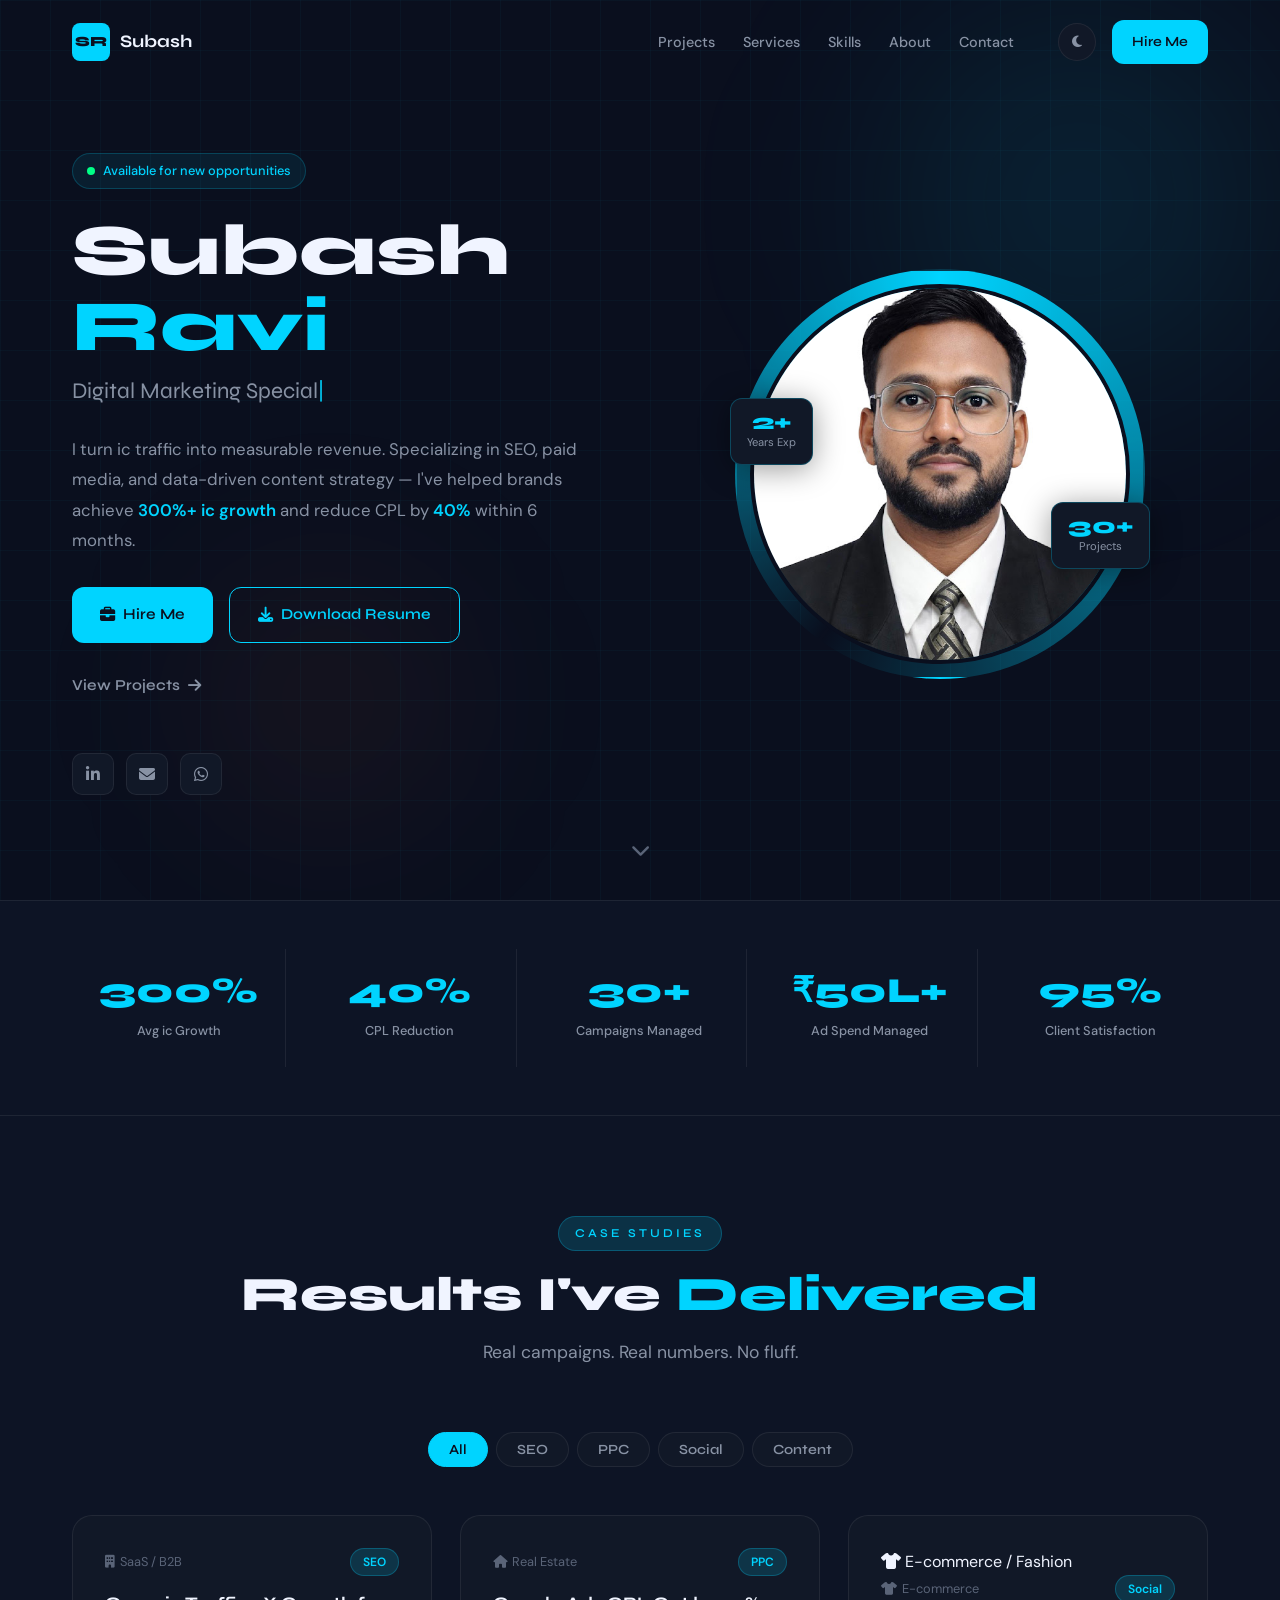
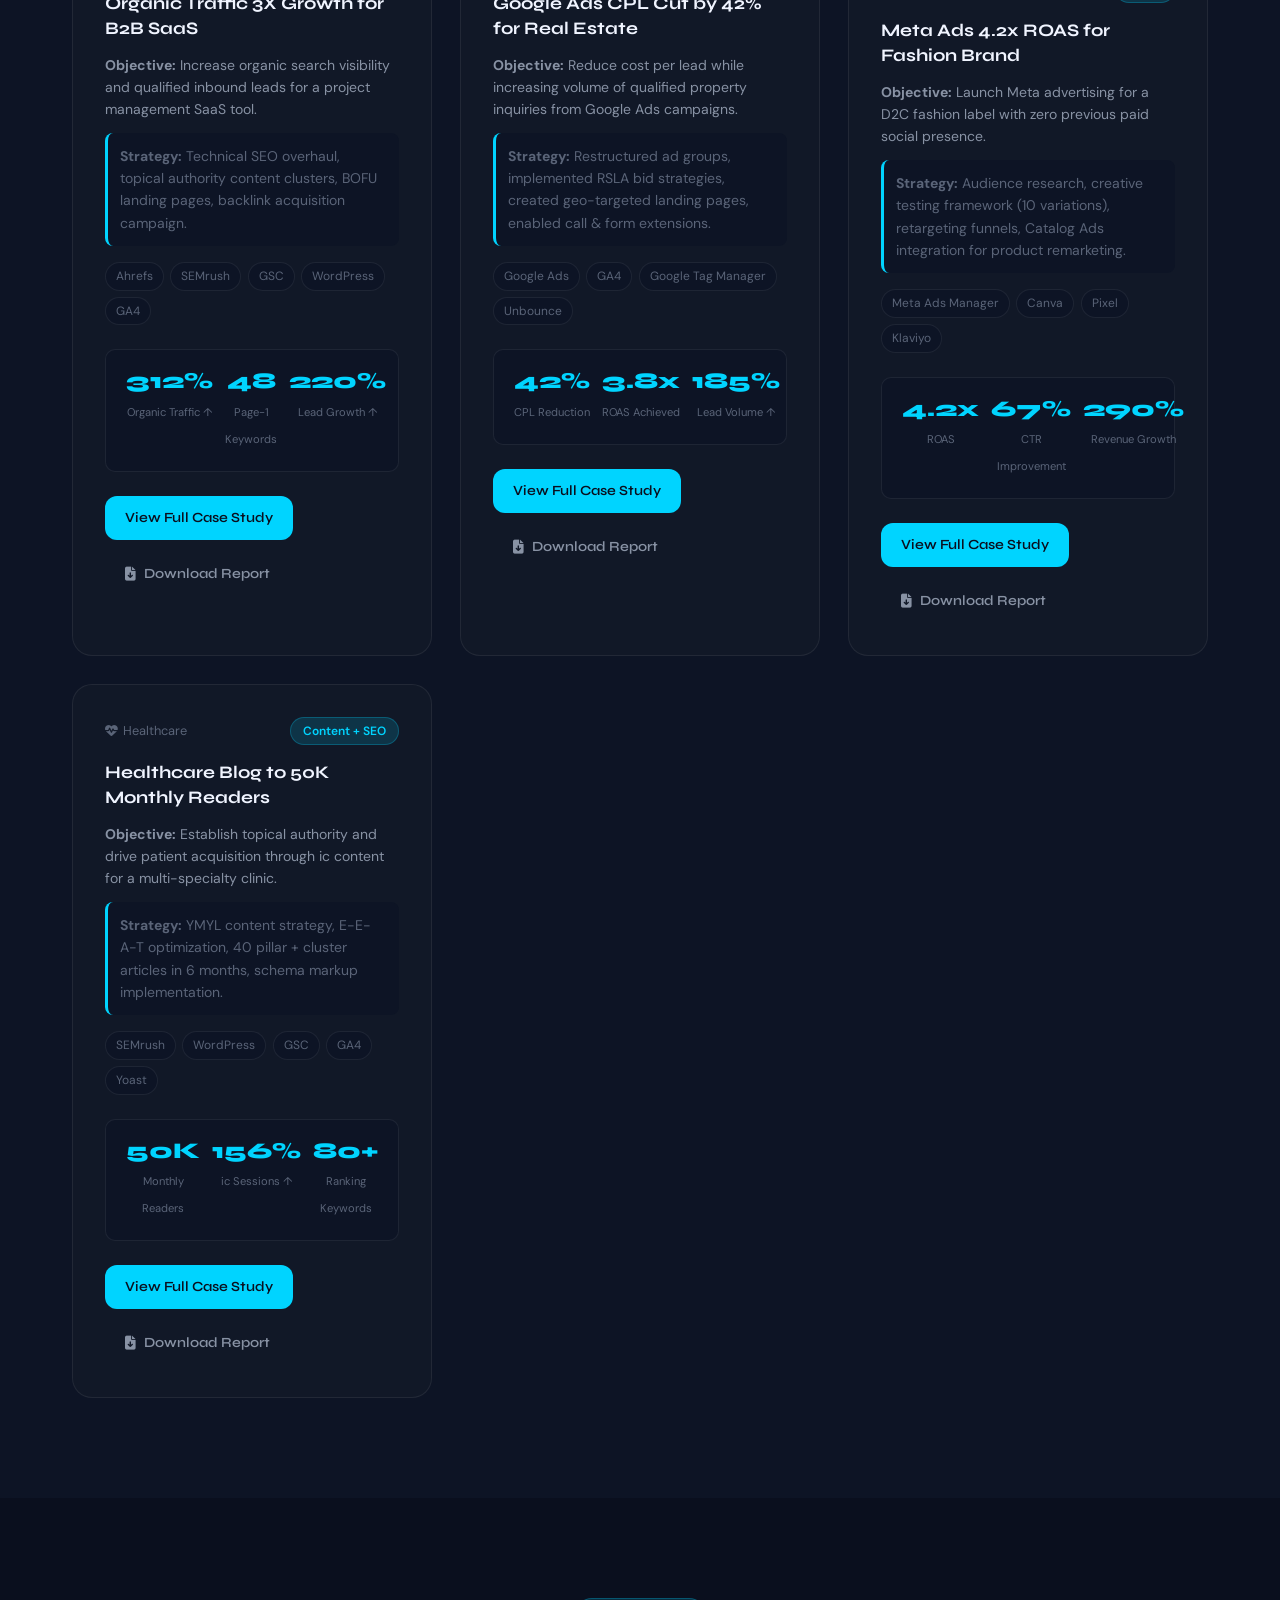
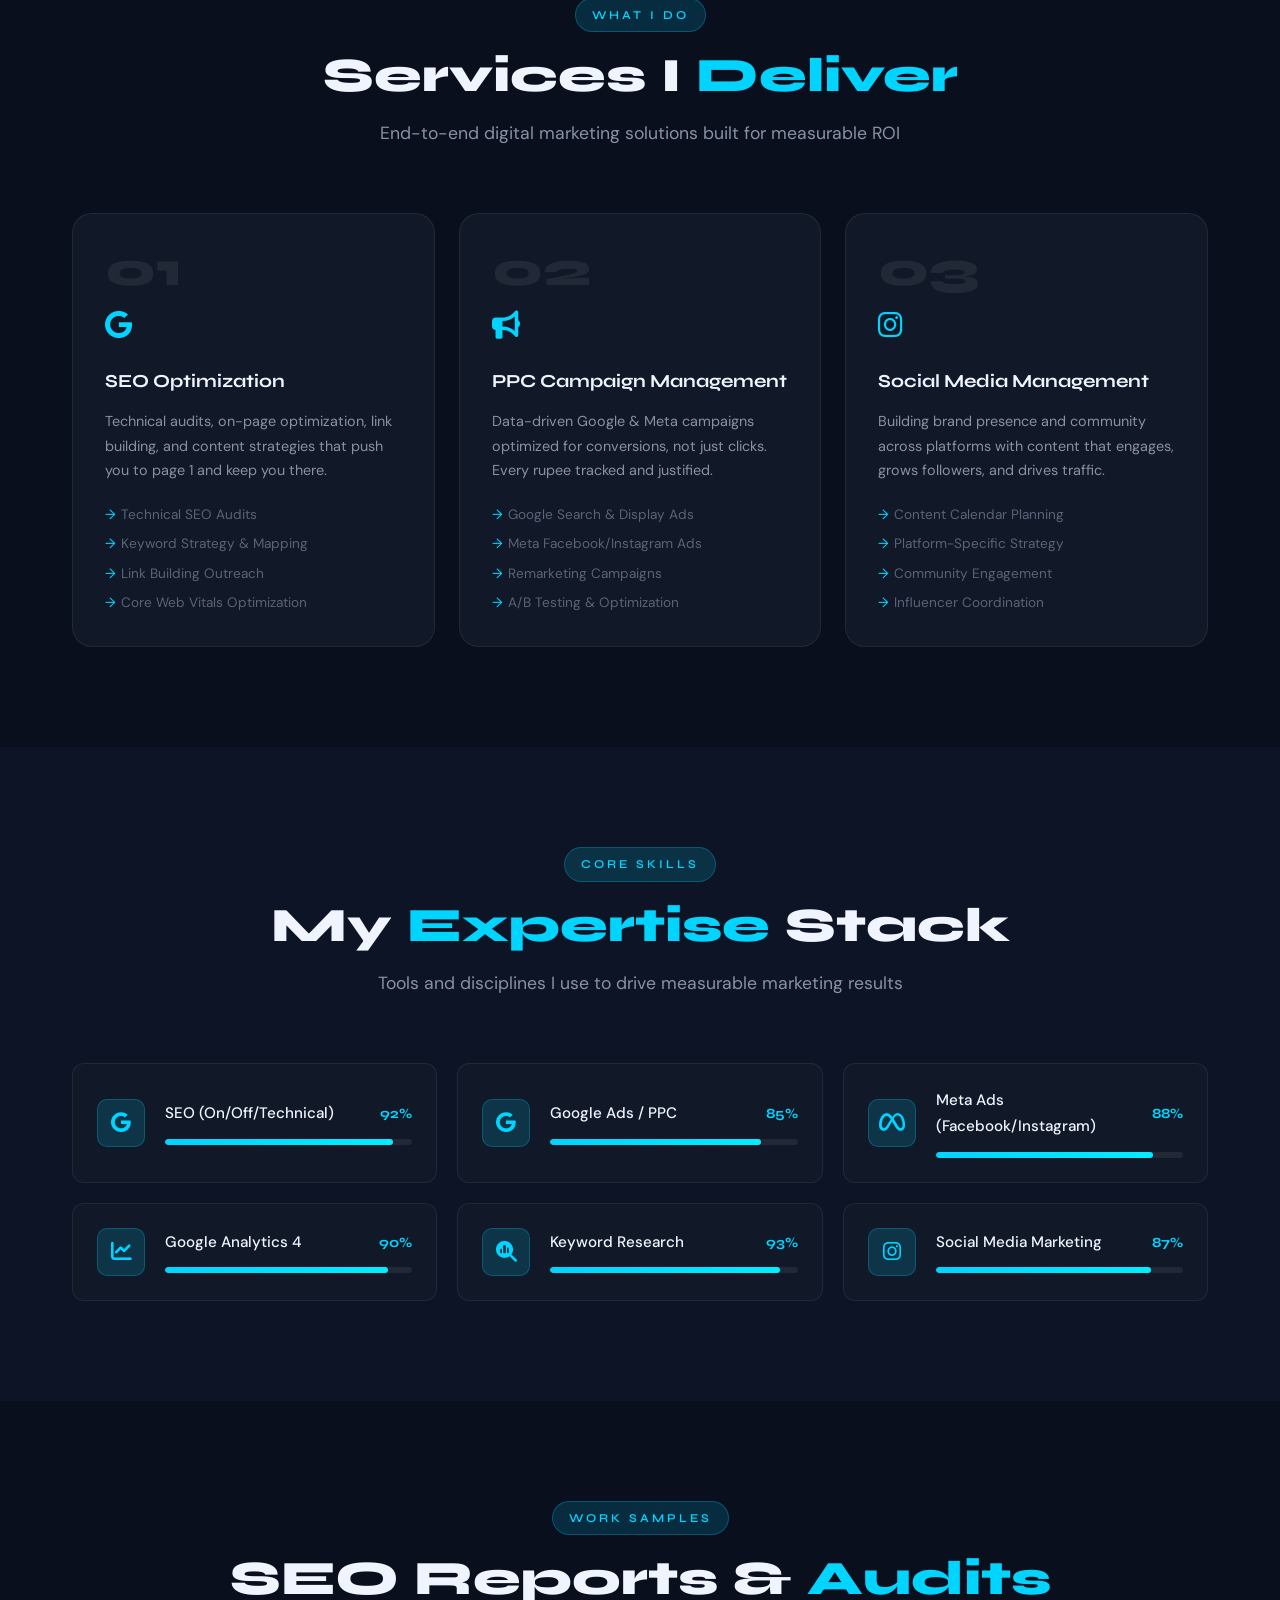
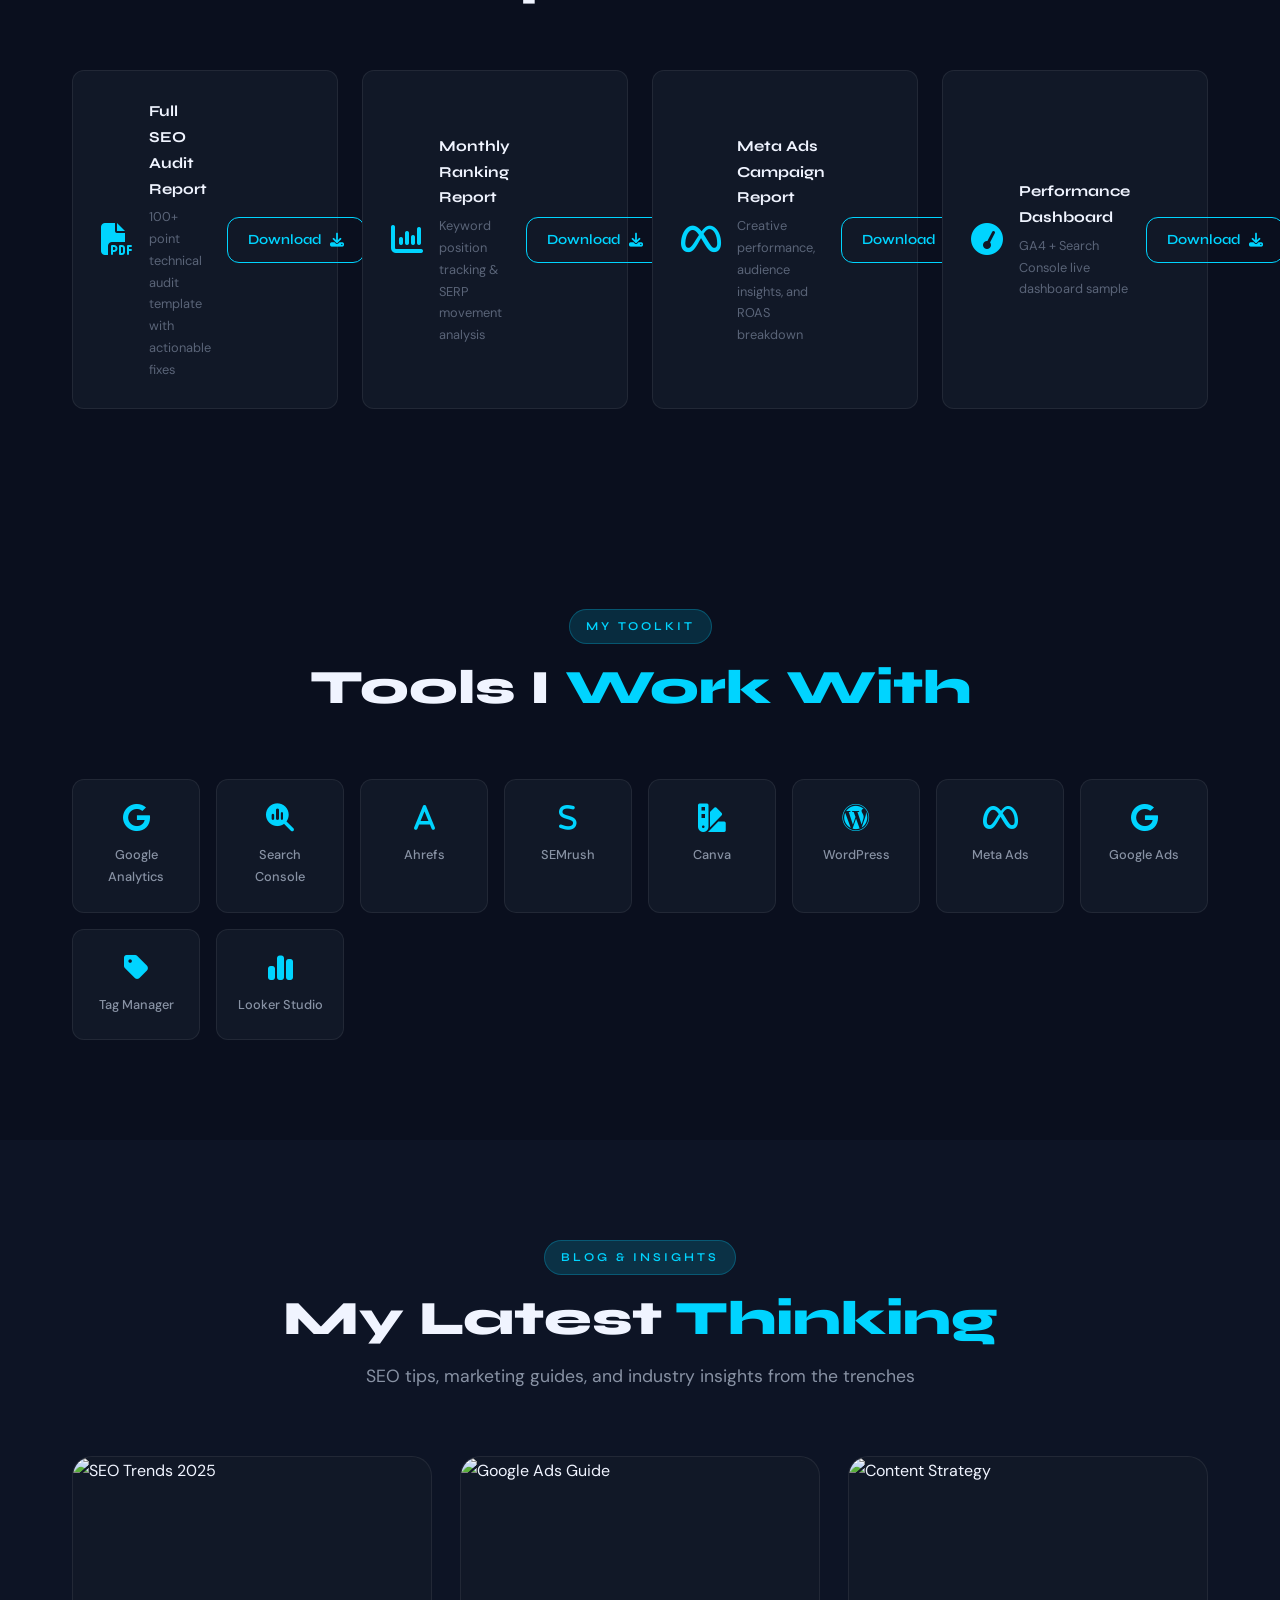
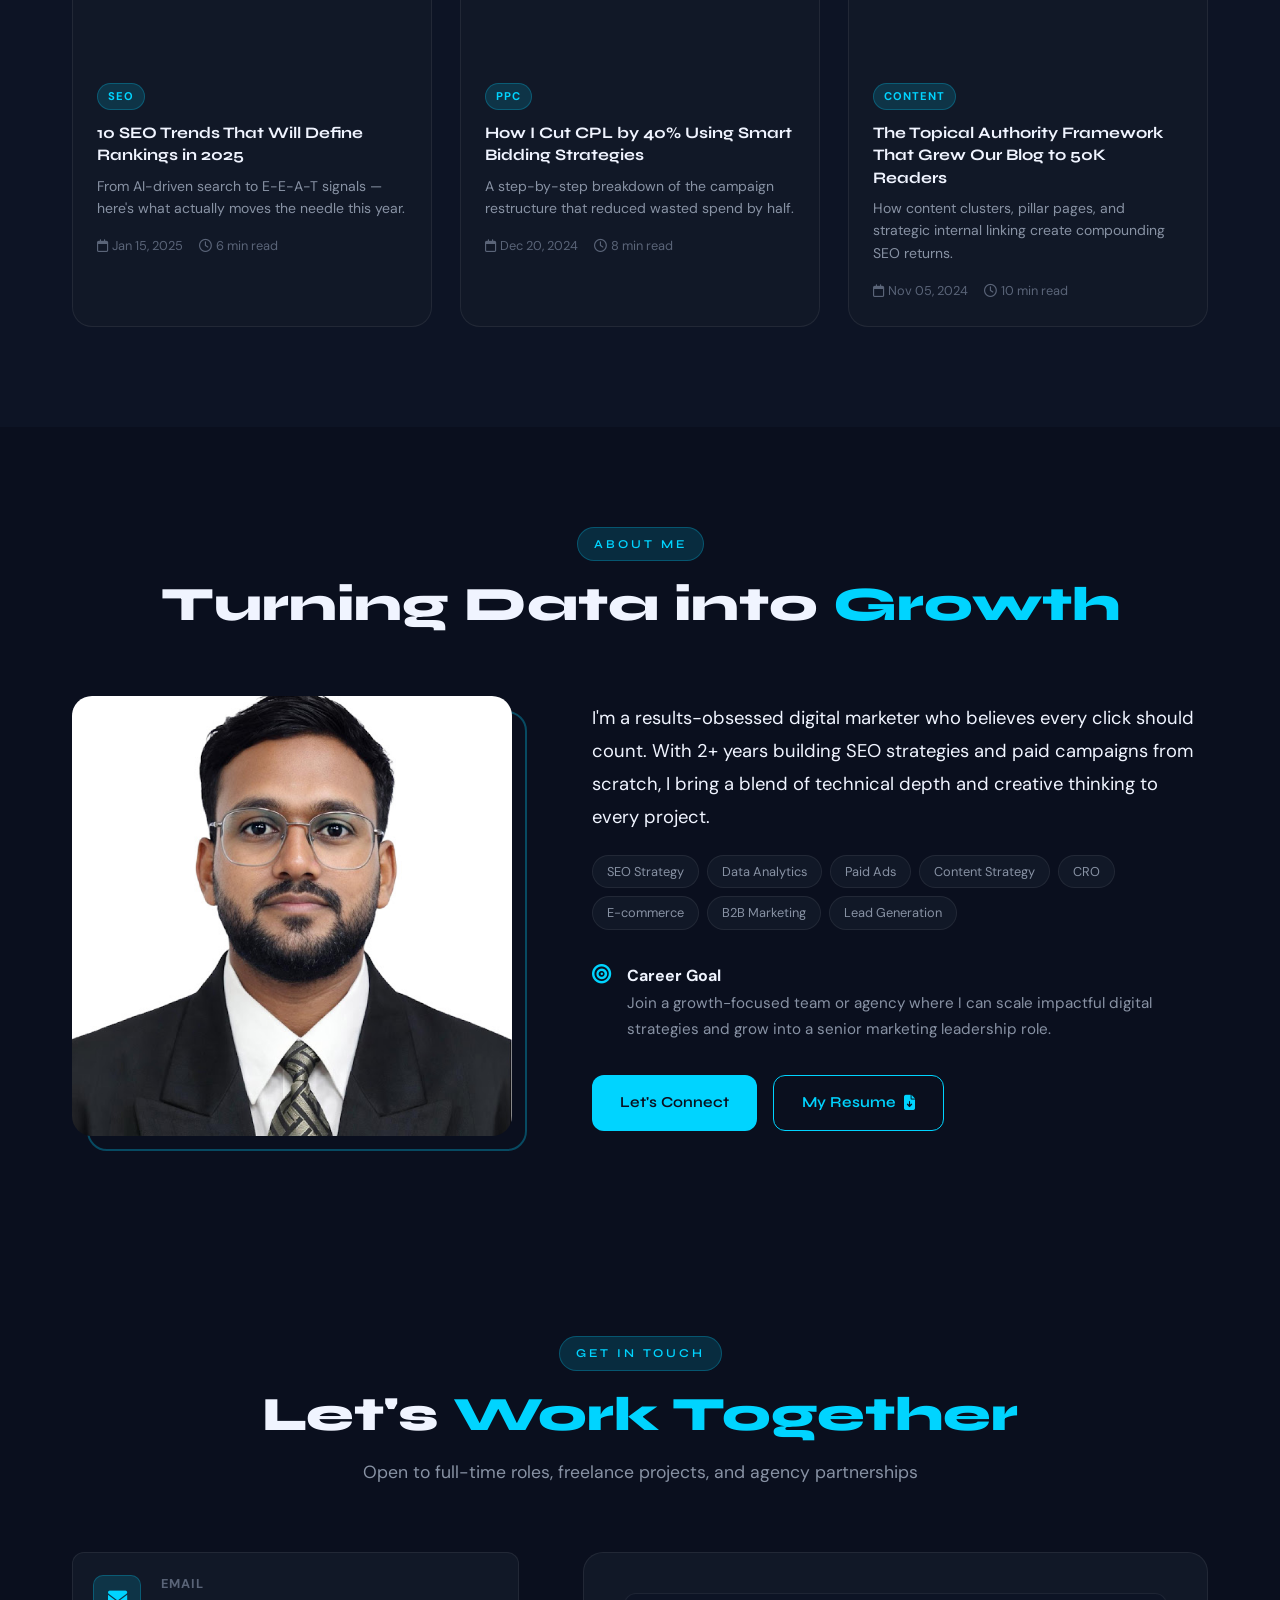
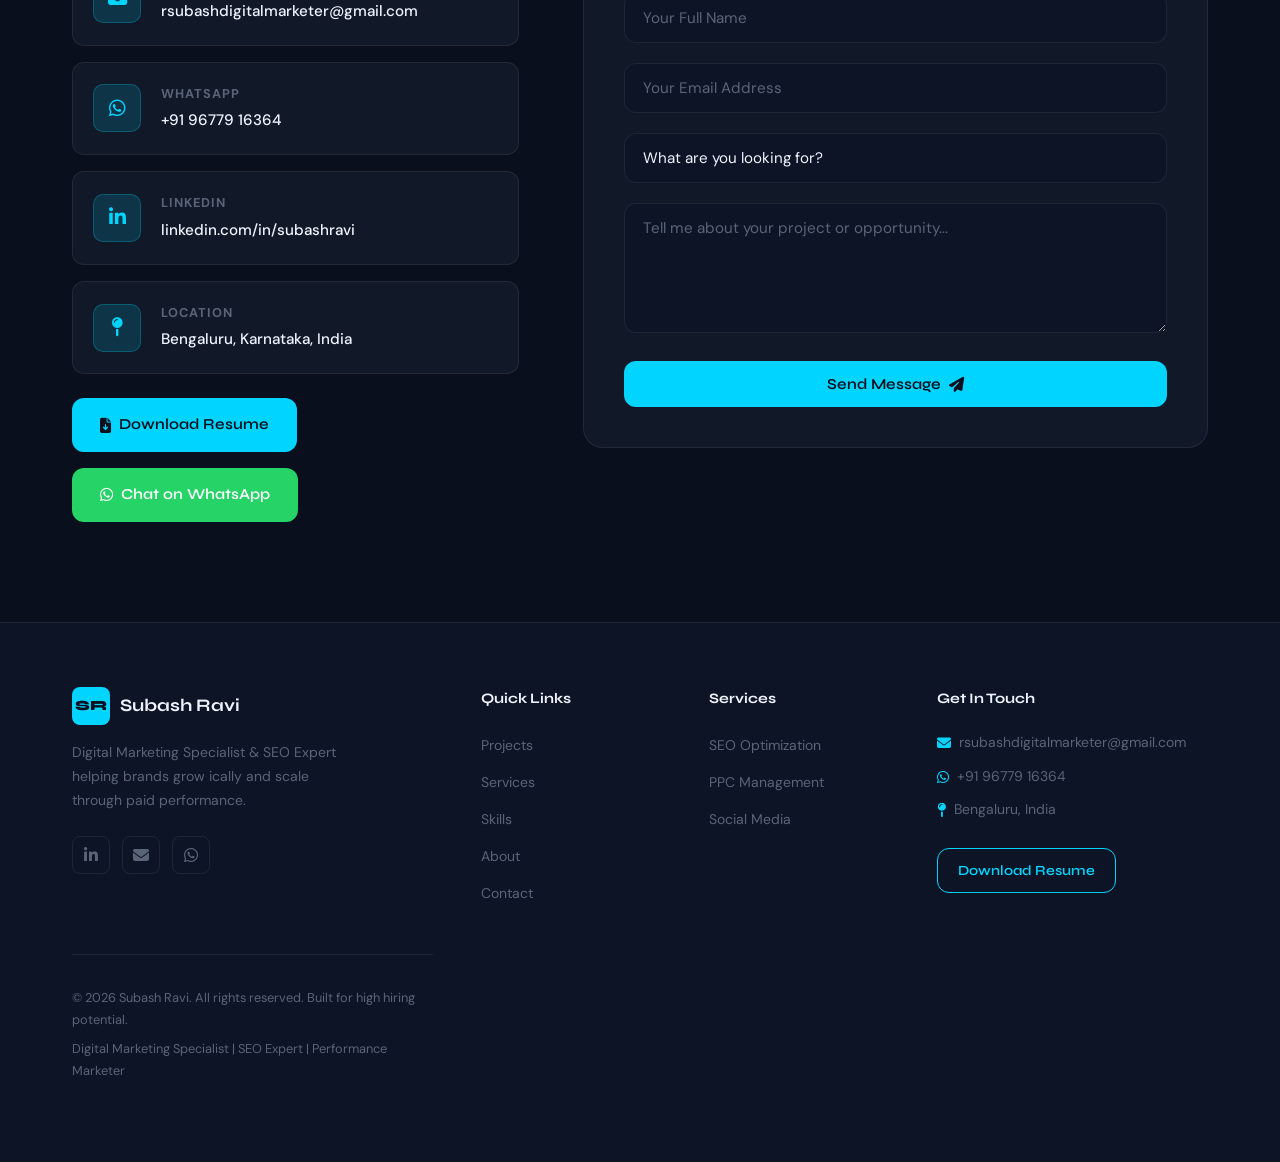
==== index.html @ 84eb7586 "Update index.html" ====
<!DOCTYPE html>
<html lang="en">
<head>
  <meta charset="UTF-8" />
  <meta name="viewport" content="width=device-width, initial-scale=1.0" />
  <meta name="description" content="Subash – Digital Marketing Specialist & SEO Expert with 2+ years of experience driving ic growth, PPC performance, and conversion optimization for brands." />
  <meta name="keywords" content="Digital Marketing Specialist, SEO Expert, Google Ads, Meta Ads, Content Marketing, PPC, Social Media Marketing" />
  <meta name="author" content="Subash" />
  <meta property="og:title" content="Subash | Digital Marketing Specialist & SEO Expert" />
  <meta property="og:description" content="Results-driven digital marketer with 2+ years helping brands grow ically, scale with paid ads, and convert visitors into customers." />
  <meta property="og:type" content="website" />
  <meta property="og:url" content="https://Subash.dev" />
  <meta property="og:image" content="name.jpg" />
  <title> Subash | Digital Marketing Specialist & SEO Expert</title>
  <link rel="icon" type="image/svg+xml" href="data:image/svg+xml,<svg xmlns='http://www.w3.org/2000/svg' viewBox='0 0 100 100'><rect width='100' height='100' rx='20' fill='%230A0F1E'/><text y='.9em' font-size='80' x='10' fill='%2300D4FF'>A</text></svg>" />
  <link rel="preconnect" href="https://fonts.googleapis.com" />
  <link rel="preconnect" href="https://fonts.gstatic.com" crossorigin />
  <link href="https://fonts.googleapis.com/css2?family=Syne:wght@400;500;600;700;800&family=DM+Sans:ital,opsz,wght@0,9..40,300;0,9..40,400;0,9..40,500;1,9..40,300&display=swap" rel="stylesheet" />
  <link rel="stylesheet" href="https://cdnjs.cloudflare.com/ajax/libs/font-awesome/6.5.0/css/all.min.css" />
  <link rel="stylesheet" href="style.css" />

  <!-- Schema Markup -->
  <script type="application/ld+json">
  {
    "@context": "https://schema.org",
    "@type": "Person",
    "name": "Subash",
    "jobTitle": "Digital Marketing Specialist",
    "url": "https://Subash.dev",
    "sameAs": [
      "https://www.linkedin.com/in/subashravi/",
    ],
    "knowsAbout": ["SEO", "Google Ads", "Meta Ads", "Content Marketing", "Social Media Marketing"]
  }
  </script>
</head>
<body>

<!-- ===== NAVBAR ===== -->
<nav class="navbar" id="navbar">
  <div class="nav-container">
    <a href="#hero" class="nav-logo">
      <span class="logo-mark">SR</span>
      <span class="logo-text">Subash</span>
    </a>
    <ul class="nav-links" id="navLinks">
      <li><a href="#projects">Projects</a></li>
      <li><a href="#services">Services</a></li>
      <li><a href="#skills">Skills</a></li>
      <li><a href="#about">About</a></li>
      <li><a href="#contact">Contact</a></li>
    </ul>
    <div class="nav-actions">
      <button class="theme-toggle" id="themeToggle" aria-label="Toggle theme">
        <i class="fa-solid fa-moon"></i>
      </button>
      <a href="#contact" class="btn btn-primary btn-sm">Hire Me</a>
    </div>
    <button class="hamburger" id="hamburger" aria-label="Menu">
      <span></span><span></span><span></span>
    </button>
  </div>
</nav>

<!-- ===== HERO SECTION ===== -->
<section class="hero" id="hero">
  <div class="hero-bg">
    <div class="hero-grid"></div>
    <div class="hero-glow glow-1"></div>
    <div class="hero-glow glow-2"></div>
  </div>
  <div class="container hero-container">
    <div class="hero-content">
      <div class="hero-badge">
        <span class="badge-dot"></span>
        Available for new opportunities
      </div>
      <h1 class="hero-name">Subash <span class="accent">Ravi</span></h1>
      <div class="hero-title">
        <span class="typing-text" id="typingText"></span><span class="cursor">|</span>
      </div>
      <p class="hero-bio">
        I turn ic traffic into measurable revenue. Specializing in SEO, paid media, and data-driven content strategy — I've helped brands achieve <strong>300%+ ic growth</strong> and reduce CPL by <strong>40%</strong> within 6 months.
      </p>
      <div class="hero-cta">
        <a href="#contact" class="btn btn-primary"><i class="fa-solid fa-briefcase"></i> Hire Me</a>
        <a href="subash-resume.pdf" class="btn btn-outline" download="subash-resume.pdf">
  <i class="fa-solid fa-download"></i> Download Resume
</a>
        <a href="#projects" class="btn btn-ghost">View Projects <i class="fa-solid fa-arrow-right"></i></a>
      </div>
      <div class="hero-socials">
        <a href="https://www.linkedin.com/in/subashravi/" target="_blank" class="social-link" aria-label="LinkedIn"><i class="fa-brands fa-linkedin-in"></i></a>
        <a href="mailto:rsubashdigitalmarketer@gmail.com" class="social-link" aria-label="Email"><i class="fa-solid fa-envelope"></i></a>
        <a href="https://wa.me/919677916364?text=" target="_blank" class="social-link" aria-label="WhatsApp"><i class="fa-brands fa-whatsapp"></i></a>
      </div>
    </div>
    <div class="hero-visual">
      <div class="hero-image-wrap">
        <div class="hero-image-ring"></div>
        <img src="name.jpg" alt="Subash Ravi - Digital Marketing Specialist" class="hero-image">
        <div class="hero-image-badge badge-exp">
          <span class="badge-num">2+</span>
          <span class="badge-lbl">Years Exp</span>
        </div>
        <div class="hero-image-badge badge-proj">
          <span class="badge-num">30+</span>
          <span class="badge-lbl">Projects</span>
        </div>
      </div>
    </div>
  </div>
  <div class="hero-scroll-hint">
    <a href="#about"><i class="fa-solid fa-chevron-down"></i></a>
  </div>
</section>

<!-- ===== STATS COUNTER ===== -->
<section class="stats-strip" id="stats">
  <div class="container">
    <div class="stats-grid">
      <div class="stat-item" data-target="300">
        <span class="stat-num"><span class="counter">0</span>%</span>
        <span class="stat-label">Avg ic Growth</span>
      </div>
      <div class="stat-item" data-target="40">
        <span class="stat-num"><span class="counter">0</span>%</span>
        <span class="stat-label">CPL Reduction</span>
      </div>
      <div class="stat-item" data-target="30">
        <span class="stat-num"><span class="counter">0</span>+</span>
        <span class="stat-label">Campaigns Managed</span>
      </div>
      <div class="stat-item" data-target="50">
        <span class="stat-num">₹<span class="counter">0</span>L+</span>
        <span class="stat-label">Ad Spend Managed</span>
      </div>
      <div class="stat-item" data-target="95">
        <span class="stat-num"><span class="counter">0</span>%</span>
        <span class="stat-label">Client Satisfaction</span>
      </div>
    </div>
  </div>
</section>
  <!-- ===== CASE STUDIES SECTION ===== -->
<section class="projects section section-alt" id="projects">
  <div class="container">
    <div class="section-header">
      <span class="section-tag">Case Studies</span>
      <h2 class="section-title">Results I've <span class="accent">Delivered</span></h2>
      <p class="section-subtitle">Real campaigns. Real numbers. No fluff.</p>
    </div>
    <div class="filter-bar">
      <button class="filter-btn active" data-filter="all">All</button>
      <button class="filter-btn" data-filter="seo">SEO</button>
      <button class="filter-btn" data-filter="ppc">PPC</button>
      <button class="filter-btn" data-filter="social">Social</button>
      <button class="filter-btn" data-filter="content">Content</button>
    </div>
     <div class="projects-grid">
      <div class="project-card reveal" data-category="seo">
        <div class="project-header">
          <div class="project-industry"><i class="fa-solid fa-building"></i> SaaS / B2B</div>
          <div class="project-type">SEO</div>
        </div>
        <h3 class="project-title">Organic Traffic 3X Growth for B2B SaaS</h3>
        <p class="project-objective"><strong>Objective:</strong> Increase organic search visibility and qualified inbound leads for a project management SaaS tool.</p>
        <div class="project-strategy">
          <strong>Strategy:</strong> Technical SEO overhaul, topical authority content clusters, BOFU landing pages, backlink acquisition campaign.
        </div>
        <div class="project-tools">
          <span>Ahrefs</span><span>SEMrush</span><span>GSC</span><span>WordPress</span><span>GA4</span>
        </div>
        <div class="project-results">
          <div class="result-item">
            <span class="result-val">312%</span>
            <span class="result-lbl">Organic Traffic ↑</span>
          </div>
          <div class="result-item">
            <span class="result-val">48</span>
            <span class="result-lbl">Page-1 Keywords</span>
          </div>
          <div class="result-item">
            <span class="result-val">220%</span>
            <span class="result-lbl">Lead Growth ↑</span>
          </div>
        </div>
        <div class="project-cta">
          <a href="seo-case-study-1.html" class="btn btn-primary btn-sm">View Full Case Study</a>
          <a href="#" class="btn btn-ghost btn-sm"><i class="fa-solid fa-file-arrow-down"></i> Download Report</a>
        </div>
      </div>
        
      <div class="project-card reveal" data-category="ppc">
        <div class="project-header">
          <div class="project-industry"><i class="fa-solid fa-house"></i> Real Estate</div>
          <div class="project-type">PPC</div>
        </div>
        <h3 class="project-title">Google Ads CPL Cut by 42% for Real Estate</h3>
        <p class="project-objective"><strong>Objective:</strong> Reduce cost per lead while increasing volume of qualified property inquiries from Google Ads campaigns.</p>
        <div class="project-strategy">
          <strong>Strategy:</strong> Restructured ad groups, implemented RSLA bid strategies, created geo-targeted landing pages, enabled call & form extensions.
        </div>
        <div class="project-tools">
          <span>Google Ads</span><span>GA4</span><span>Google Tag Manager</span><span>Unbounce</span>
        </div>
        <div class="project-results">
          <div class="result-item">
            <span class="result-val">42%</span>
            <span class="result-lbl">CPL Reduction</span>
          </div>
          <div class="result-item">
            <span class="result-val">3.8x</span>
            <span class="result-lbl">ROAS Achieved</span>
          </div>
          <div class="result-item">
            <span class="result-val">185%</span>
            <span class="result-lbl">Lead Volume ↑</span>
          </div>
        </div>
        <div class="project-cta">
          <a href="#" class="btn btn-primary btn-sm">View Full Case Study</a>
          <a href="#" class="btn btn-ghost btn-sm"><i class="fa-solid fa-file-arrow-down"></i> Download Report</a>
        </div>
      </div>
 
      <div class="project-card reveal" data-category="social">
        <div class="project-industry-tag"><i class="fa-solid fa-shirt"></i> E-commerce / Fashion</div>
        <div class="project-header">
          <div class="project-industry"><i class="fa-solid fa-shirt"></i> E-commerce</div>
          <div class="project-type">Social</div>
        </div>
        <h3 class="project-title">Meta Ads 4.2x ROAS for Fashion Brand</h3>
        <p class="project-objective"><strong>Objective:</strong> Launch Meta advertising for a D2C fashion label with zero previous paid social presence.</p>
        <div class="project-strategy">
          <strong>Strategy:</strong> Audience research, creative testing framework (10 variations), retargeting funnels, Catalog Ads integration for product remarketing.
        </div>
        <div class="project-tools">
          <span>Meta Ads Manager</span><span>Canva</span><span>Pixel</span><span>Klaviyo</span>
        </div>
        <div class="project-results">
          <div class="result-item">
            <span class="result-val">4.2x</span>
            <span class="result-lbl">ROAS</span>
          </div>
          <div class="result-item">
            <span class="result-val">67%</span>
            <span class="result-lbl">CTR Improvement</span>
          </div>
          <div class="result-item">
            <span class="result-val">290%</span>
            <span class="result-lbl">Revenue Growth</span>
          </div>
        </div>
        <div class="project-cta">
          <a href="#" class="btn btn-primary btn-sm">View Full Case Study</a>
          <a href="#" class="btn btn-ghost btn-sm"><i class="fa-solid fa-file-arrow-down"></i> Download Report</a>
        </div>
      </div>
 
      <div class="project-card reveal" data-category="content seo">
        <div class="project-header">
          <div class="project-industry"><i class="fa-solid fa-heartbeat"></i> Healthcare</div>
          <div class="project-type">Content + SEO</div>
        </div>
        <h3 class="project-title">Healthcare Blog to 50K Monthly Readers</h3>
        <p class="project-objective"><strong>Objective:</strong> Establish topical authority and drive patient acquisition through ic content for a multi-specialty clinic.</p>
        <div class="project-strategy">
          <strong>Strategy:</strong> YMYL content strategy, E-E-A-T optimization, 40 pillar + cluster articles in 6 months, schema markup implementation.
        </div>
        <div class="project-tools">
          <span>SEMrush</span><span>WordPress</span><span>GSC</span><span>GA4</span><span>Yoast</span>
        </div>
        <div class="project-results">
          <div class="result-item">
            <span class="result-val">50K</span>
            <span class="result-lbl">Monthly Readers</span>
          </div>
          <div class="result-item">
            <span class="result-val">156%</span>
            <span class="result-lbl">ic Sessions ↑</span>
          </div>
          <div class="result-item">
            <span class="result-val">80+</span>
            <span class="result-lbl">Ranking Keywords</span>
          </div>
        </div>
        <div class="project-cta">
          <a href="#" class="btn btn-primary btn-sm">View Full Case Study</a>
          <a href="#" class="btn btn-ghost btn-sm"><i class="fa-solid fa-file-arrow-down"></i> Download Report</a>
        </div>
      </div>
    </div>
  </div>
</section>
 <!-- ===== SERVICES SECTION ===== -->
<section class="services section" id="services">
  <div class="container">
    <div class="section-header">
      <span class="section-tag">What I Do</span>
      <h2 class="section-title">Services I <span class="accent">Deliver</span></h2>
      <p class="section-subtitle">End-to-end digital marketing solutions built for measurable ROI</p>
    </div>
    <div class="services-grid">
      <div class="service-card reveal">
        <div class="service-num">01</div>
        <div class="service-icon"><i class="fa-brands fa-google"></i></div>
        <h3>SEO Optimization</h3>
        <p>Technical audits, on-page optimization, link building, and content strategies that push you to page 1 and keep you there.</p>
        <ul class="service-list">
          <li>Technical SEO Audits</li>
          <li>Keyword Strategy & Mapping</li>
          <li>Link Building Outreach</li>
          <li>Core Web Vitals Optimization</li>
        </ul>
      </div>
      <div class="service-card reveal">
        <div class="service-num">02</div>
        <div class="service-icon"><i class="fa-solid fa-bullhorn"></i></div>
        <h3>PPC Campaign Management</h3>
        <p>Data-driven Google & Meta campaigns optimized for conversions, not just clicks. Every rupee tracked and justified.</p>
        <ul class="service-list">
          <li>Google Search & Display Ads</li>
          <li>Meta Facebook/Instagram Ads</li>
          <li>Remarketing Campaigns</li>
          <li>A/B Testing & Optimization</li>
        </ul>
      </div>
      <div class="service-card reveal">
        <div class="service-num">03</div>
        <div class="service-icon"><i class="fa-brands fa-instagram"></i></div>
        <h3>Social Media Management</h3>
        <p>Building brand presence and community across platforms with content that engages, grows followers, and drives traffic.</p>
        <ul class="service-list">
          <li>Content Calendar Planning</li>
          <li>Platform-Specific Strategy</li>
          <li>Community Engagement</li>
          <li>Influencer Coordination</li>
        </ul>
      </div>
    </div>
  </div>
</section>
  <!-- ===== SKILLS SECTION ===== -->
<section class="skills section section-alt" id="skills">
  <div class="container">
    <div class="section-header">
      <span class="section-tag">Core Skills</span>
      <h2 class="section-title">My <span class="accent">Expertise</span> Stack</h2>
      <p class="section-subtitle">Tools and disciplines I use to drive measurable marketing results</p>
    </div>
    <div class="skills-grid">
      <div class="skill-card reveal">
        <div class="skill-icon"><i class="fa-brands fa-google"></i></div>
        <div class="skill-info">
          <div class="skill-header">
            <span class="skill-name">SEO (On/Off/Technical)</span>
            <span class="skill-pct">92%</span>
          </div>
          <div class="skill-bar"><div class="skill-fill" data-width="92"></div></div>
        </div>
      </div>
      <div class="skill-card reveal">
        <div class="skill-icon"><i class="fa-brands fa-google"></i></div>
        <div class="skill-info">
          <div class="skill-header">
            <span class="skill-name">Google Ads / PPC</span>
            <span class="skill-pct">85%</span>
          </div>
          <div class="skill-bar"><div class="skill-fill" data-width="85"></div></div>
        </div>
      </div>
      <div class="skill-card reveal">
        <div class="skill-icon"><i class="fa-brands fa-meta"></i></div>
        <div class="skill-info">
          <div class="skill-header">
            <span class="skill-name">Meta Ads (Facebook/Instagram)</span>
            <span class="skill-pct">88%</span>
          </div>
          <div class="skill-bar"><div class="skill-fill" data-width="88"></div></div>
        </div>
      </div>
      <div class="skill-card reveal">
        <div class="skill-icon"><i class="fa-solid fa-chart-line"></i></div>
        <div class="skill-info">
          <div class="skill-header">
            <span class="skill-name">Google Analytics 4</span>
            <span class="skill-pct">90%</span>
          </div>
          <div class="skill-bar"><div class="skill-fill" data-width="90"></div></div>
        </div>
      </div>
      <div class="skill-card reveal">
        <div class="skill-icon"><i class="fa-solid fa-magnifying-glass-chart"></i></div>
        <div class="skill-info">
          <div class="skill-header">
            <span class="skill-name">Keyword Research</span>
            <span class="skill-pct">93%</span>
          </div>
          <div class="skill-bar"><div class="skill-fill" data-width="93"></div></div>
        </div>
      </div>
      <div class="skill-card reveal">
        <div class="skill-icon"><i class="fa-brands fa-instagram"></i></div>
        <div class="skill-info">
          <div class="skill-header">
            <span class="skill-name">Social Media Marketing</span>
            <span class="skill-pct">87%</span>
          </div>
          <div class="skill-bar"><div class="skill-fill" data-width="87"></div></div>
        </div>
      </div>
    </div>
  </div>
</section>
<!-- ===== WORK SAMPLES SECTION ===== -->
<section class="samples section" id="samples">
  <div class="container">
    <div class="section-header">
      <span class="section-tag">Work Samples</span>
      <h2 class="section-title">SEO Reports & <span class="accent">Audits</span></h2>
    </div>
    <div class="samples-grid">
      <div class="sample-card reveal">
        <div class="sample-icon"><i class="fa-solid fa-file-pdf"></i></div>
        <div class="sample-info">
          <h4>Full SEO Audit Report</h4>
          <p>100+ point technical audit template with actionable fixes</p>
        </div>
        <a href="#" class="btn btn-outline btn-sm" download>Download <i class="fa-solid fa-download"></i></a>
      </div>
      <div class="sample-card reveal">
        <div class="sample-icon"><i class="fa-solid fa-chart-column"></i></div>
        <div class="sample-info">
          <h4>Monthly Ranking Report</h4>
          <p>Keyword position tracking & SERP movement analysis</p>
        </div>
        <a href="#" class="btn btn-outline btn-sm" download>Download <i class="fa-solid fa-download"></i></a>
      </div>
      <div class="sample-card reveal">
        <div class="sample-icon"><i class="fa-brands fa-meta"></i></div>
        <div class="sample-info">
          <h4>Meta Ads Campaign Report</h4>
          <p>Creative performance, audience insights, and ROAS breakdown</p>
        </div>
        <a href="#" class="btn btn-outline btn-sm" download>Download <i class="fa-solid fa-download"></i></a>
      </div>
      <div class="sample-card reveal">
        <div class="sample-icon"><i class="fa-solid fa-gauge-simple-high"></i></div>
        <div class="sample-info">
          <h4>Performance Dashboard</h4>
          <p>GA4 + Search Console live dashboard sample</p>
        </div>
        <a href="#" class="btn btn-outline btn-sm" download>Download <i class="fa-solid fa-download"></i></a>
      </div>
    </div>
  </div>
</section>
<!-- ===== TOOLS SECTION ===== -->
<section class="tools section" id="tools">
  <div class="container">
    <div class="section-header">
      <span class="section-tag">My Toolkit</span>
      <h2 class="section-title">Tools I <span class="accent">Work With</span></h2>
    </div>
    <div class="tools-grid">
      <div class="tool-item reveal"><i class="fa-brands fa-google"></i><span>Google Analytics</span></div>
      <div class="tool-item reveal"><i class="fa-solid fa-magnifying-glass-chart"></i><span>Search Console</span></div>
      <div class="tool-item reveal"><i class="fa-solid fa-a"></i><span>Ahrefs</span></div>
      <div class="tool-item reveal"><i class="fa-solid fa-s"></i><span>SEMrush</span></div>
      <div class="tool-item reveal"><i class="fa-solid fa-swatchbook"></i><span>Canva</span></div>
      <div class="tool-item reveal"><i class="fa-brands fa-wordpress"></i><span>WordPress</span></div>
      <div class="tool-item reveal"><i class="fa-brands fa-meta"></i><span>Meta Ads</span></div>
      <div class="tool-item reveal"><i class="fa-brands fa-google"></i><span>Google Ads</span></div>
      <div class="tool-item reveal"><i class="fa-solid fa-tag"></i><span>Tag Manager</span></div>
      <div class="tool-item reveal"><i class="fa-solid fa-chart-simple"></i><span>Looker Studio</span></div>
    </div>
  </div>
</section>
 
<!-- ===== BLOG SECTION ===== -->
<section class="blog section section-alt" id="blog">
  <div class="container">
    <div class="section-header">
      <span class="section-tag">Blog & Insights</span>
      <h2 class="section-title">My Latest <span class="accent">Thinking</span></h2>
      <p class="section-subtitle">SEO tips, marketing guides, and industry insights from the trenches</p>
    </div>
    <div class="blog-grid">
      <div class="blog-card reveal">
        <div class="blog-img"><img src="https://placehold.co/400x220/0A0F1E/00D4FF?text=SEO+2025" alt="SEO Trends 2025" /></div>
        <div class="blog-content">
          <span class="blog-tag">SEO</span>
          <h3><a href="#">10 SEO Trends That Will Define Rankings in 2025</a></h3>
          <p>From AI-driven search to E-E-A-T signals — here's what actually moves the needle this year.</p>
          <div class="blog-meta">
            <span><i class="fa-regular fa-calendar"></i> Jan 15, 2025</span>
            <span><i class="fa-regular fa-clock"></i> 6 min read</span>
          </div>
        </div>
      </div>
      <div class="blog-card reveal">
        <div class="blog-img"><img src="https://placehold.co/400x220/0A0F1E/00D4FF?text=Google+Ads" alt="Google Ads Guide" /></div>
        <div class="blog-content">
          <span class="blog-tag">PPC</span>
          <h3><a href="#">How I Cut CPL by 40% Using Smart Bidding Strategies</a></h3>
          <p>A step-by-step breakdown of the campaign restructure that reduced wasted spend by half.</p>
          <div class="blog-meta">
            <span><i class="fa-regular fa-calendar"></i> Dec 20, 2024</span>
            <span><i class="fa-regular fa-clock"></i> 8 min read</span>
          </div>
        </div>
      </div>
      <div class="blog-card reveal">
        <div class="blog-img"><img src="https://placehold.co/400x220/0A0F1E/00D4FF?text=Content+Strategy" alt="Content Strategy" /></div>
        <div class="blog-content">
          <span class="blog-tag">Content</span>
          <h3><a href="#">The Topical Authority Framework That Grew Our Blog to 50K Readers</a></h3>
          <p>How content clusters, pillar pages, and strategic internal linking create compounding SEO returns.</p>
          <div class="blog-meta">
            <span><i class="fa-regular fa-calendar"></i> Nov 05, 2024</span>
            <span><i class="fa-regular fa-clock"></i> 10 min read</span>
          </div>
        </div>
      </div>
    </div>
  </div>
</section>
  
  <!-- ===== ABOUT SECTION ===== -->
<section class="about section" id="about">
  <div class="container">
    <div class="section-header">
      <span class="section-tag">About Me</span>
      <h2 class="section-title">Turning Data into <span class="accent">Growth</span></h2>
    </div>
    <div class="about-grid">
      <div class="about-image-col">
        <div class="about-image-wrap">
          <img src="name.jpg" alt="Subash" class="about-image" />
          <div class="about-image-accent"></div>
        </div>
      </div>
      <div class="about-content">
        <p class="about-lead">
          I'm a results-obsessed digital marketer who believes every click should count. With 2+ years building SEO strategies and paid campaigns from scratch, I bring a blend of technical depth and creative thinking to every project.
        </p>
        <div class="about-tags">
          <span class="tag">SEO Strategy</span>
          <span class="tag">Data Analytics</span>
          <span class="tag">Paid Ads</span>
          <span class="tag">Content Strategy</span>
          <span class="tag">CRO</span>
          <span class="tag">E-commerce</span>
          <span class="tag">B2B Marketing</span>
          <span class="tag">Lead Generation</span>
        </div>
        <div class="about-goals">
          <div class="goal-item">
            <i class="fa-solid fa-bullseye"></i>
            <div>
              <strong>Career Goal</strong>
              <p>Join a growth-focused team or agency where I can scale impactful digital strategies and grow into a senior marketing leadership role.</p>
            </div>
          </div>
        </div>
        <div class="about-cta">
          <a href="#contact" class="btn btn-primary">Let's Connect</a>
           <a href="subash-resume.pdf" class="btn btn-outline" download="subash-resume.pdf">
  My Resume <i class="fa-solid fa-file-arrow-down"></i>
</a>
        </div>
      </div>
    </div>
  </div>
</section>
 
<!-- ===== CONTACT SECTION ===== -->
<section class="contact section" id="contact">
  <div class="container">
    <div class="section-header">
      <span class="section-tag">Get In Touch</span>
      <h2 class="section-title">Let's <span class="accent">Work Together</span></h2>
      <p class="section-subtitle">Open to full-time roles, freelance projects, and agency partnerships</p>
    </div>
    <div class="contact-grid">
      <div class="contact-info">
        <div class="contact-item">
          <div class="contact-icon"><i class="fa-solid fa-envelope"></i></div>
          <div>
            <strong>Email</strong>
            <a href="mailto:rsubashdigitalmarketer@gmail.com">rsubashdigitalmarketer@gmail.com</a>
          </div>
        </div>
        <div class="contact-item">
          <div class="contact-icon"><i class="fa-brands fa-whatsapp"></i></div>
          <div>
            <strong>WhatsApp</strong>
            <a href="https://wa.me/919677916364?text=" target="_blank">+91 96779 16364</a>
          </div>
        </div>
        <div class="contact-item">
          <div class="contact-icon"><i class="fa-brands fa-linkedin-in"></i></div>
          <div>
            <strong>LinkedIn</strong>
            <a href="https://linkedin.com/in/subashravi" target="_blank">linkedin.com/in/subashravi</a>
          </div>
        </div>
        <div class="contact-item">
          <div class="contact-icon"><i class="fa-solid fa-map-pin"></i></div>
          <div>
            <strong>Location</strong>
            <span>Bengaluru, Karnataka, India</span>
          </div>
        </div>
        <div class="contact-resume">
          <a href="subash-resume.pdf" class="btn btn-primary" download><i class="fa-solid fa-file-arrow-down"></i> Download Resume</a>
          <a href="https://wa.me/919677916364?text=" target="_blank" class="btn btn-whatsapp"><i class="fa-brands fa-whatsapp"></i> Chat on WhatsApp</a>
        </div>
      </div>
      <form class="contact-form" id="contactForm">
        <div class="form-group">
          <input type="text" id="contactName" name="name" placeholder="Your Full Name" required />
          <span class="form-error" id="nameError"></span>
        </div>
        <div class="form-group">
          <input type="email" id="contactEmail" name="email" placeholder="Your Email Address" required />
          <span class="form-error" id="emailError"></span>
        </div>
        <div class="form-group">
          <select id="contactSubject" name="subject">
            <option value="" disabled selected>What are you looking for?</option>
            <option value="hire">Hire for Full-Time Role</option>
            <option value="freelance">Freelance Project</option>
            <option value="agency">Agency Partnership</option>
            <option value="consultation">SEO Consultation</option>
            <option value="other">Other</option>
          </select>
        </div> <div class="form-group"> <textarea id="contactMessage" name="message" placeholder="Tell me about your project or opportunity..." rows="5" required></textarea> <span class="form-error" id="messageError"></span> </div> <button type="submit" class="btn btn-primary btn-full"> <span>Send Message</span> <i class="fa-solid fa-paper-plane"></i> </button> <div class="form-success" id="formSuccess"> <i class="fa-solid fa-circle-check"></i> Message sent! I'll get back to you within 24 hours. </div>
      </form>
    </div>
  </div>
</section>
 
<!-- ===== FOOTER ===== -->
<footer class="footer">
  <div class="container">
    <div class="footer-grid">
      <div class="footer-brand">
        <a href="#hero" class="nav-logo">
          <span class="logo-mark">SR</span>
          <span class="logo-text">Subash Ravi</span>
        </a>
        <p>Digital Marketing Specialist & SEO Expert helping brands grow ically and scale through paid performance.</p>
        <div class="footer-socials">
          <a href="https://linkedin.com/in/subashravi" target="_blank" aria-label="LinkedIn"><i class="fa-brands fa-linkedin-in"></i></a>
          <a href="mailto:rsubashdigitalmarketer@gmail.com" aria-label="Email"><i class="fa-solid fa-envelope"></i></a>
          <a href="https://wa.me/919677916364?text=" target="_blank" aria-label="WhatsApp"><i class="fa-brands fa-whatsapp"></i></a>
        </div>
      </div>
      <div class="footer-links">
        <h4>Quick Links</h4>
        <ul>
          <li><a href="#projects">Projects</a></li>
          <li><a href="#services">Services</a></li>
          <li><a href="#skills">Skills</a></li>
          <li><a href="#about">About</a></li>
          <li><a href="#contact">Contact</a></li>
        </ul>
      </div>
      <div class="footer-links">
        <h4>Services</h4>
        <ul>
          <li><a href="#services">SEO Optimization</a></li>
          <li><a href="#services">PPC Management</a></li>
          <li><a href="#services">Social Media</a></li>
          
        </ul>
      </div>
      <div class="footer-contact">
        <h4>Get In Touch</h4>
        <p><i class="fa-solid fa-envelope"></i> rsubashdigitalmarketer@gmail.com</p>
        <p><i class="fa-brands fa-whatsapp"></i> +91 96779 16364</p>
        <p><i class="fa-solid fa-map-pin"></i> Bengaluru, India</p>
       <a href="subash-resume.pdf" class="btn btn-outline btn-sm" style="margin-top:1rem;" download="subash-resume.pdf">
  Download Resume
</a>
    </div>
    <div class="footer-bottom">
      <p>© 2026 Subash Ravi. All rights reserved. Built for high hiring potential.</p>
      <p>Digital Marketing Specialist | SEO Expert | Performance Marketer</p>
    </div>
  </div>
</footer>
 
<!-- Back to Top -->
<button class="back-to-top" id="backToTop" aria-label="Back to top">
  <i class="fa-solid fa-arrow-up"></i>
</button>
 
<script src="script.js"></script>
</body>
</html>
---- style.css ----
/* =============================================
   Subash Ravi – Digital Marketing Portfolio
   Style: Dark premium with electric cyan accents
   Fonts: Syne (display) + DM Sans (body)
   ============================================= */

/* ===== CSS VARIABLES ===== */
:root {
  --bg-primary: #0A0F1E;
  --bg-secondary: #0D1425;
  --bg-card: #111827;
  --bg-card-hover: #151d30;
  --accent: #00D4FF;
  --accent-glow: rgba(0, 212, 255, 0.15);
  --accent-2: #FF6B35;
  --text-primary: #F0F4FF;
  --text-secondary: #8892A4;
  --text-muted: #5A6478;
  --border: rgba(255, 255, 255, 0.07);
  --border-accent: rgba(0, 212, 255, 0.25);
  --shadow: 0 4px 30px rgba(0, 0, 0, 0.4);
  --shadow-accent: 0 0 40px rgba(0, 212, 255, 0.15);
  --font-display: 'Syne', sans-serif;
  --font-body: 'DM Sans', sans-serif;
  --radius: 12px;
  --radius-lg: 20px;
  --transition: all 0.3s cubic-bezier(0.4, 0, 0.2, 1);
  --max-width: 1200px;
}

/* Light mode */
body.light-mode {
  --bg-primary: #F8FAFF;
  --bg-secondary: #EEF2FB;
  --bg-card: #FFFFFF;
  --bg-card-hover: #F0F5FF;
  --text-primary: #0A0F1E;
  --text-secondary: #4A5568;
  --text-muted: #9AA3B2;
  --border: rgba(0, 0, 0, 0.08);
  --border-accent: rgba(0, 150, 200, 0.3);
  --shadow: 0 4px 30px rgba(0, 0, 0, 0.1);
}

/* ===== RESET & BASE ===== */
*, *::before, *::after { box-sizing: border-box; margin: 0; padding: 0; }
html { scroll-behavior: smooth; font-size: 16px; }
body {
  background: var(--bg-primary);
  color: var(--text-primary);
  font-family: var(--font-body);
  line-height: 1.7;
  overflow-x: hidden;
  transition: background 0.4s, color 0.4s;
}
a { color: var(--accent); text-decoration: none; transition: var(--transition); }
img { max-width: 100%; display: block; }
ul { list-style: none; }
button { cursor: pointer; border: none; background: none; font-family: inherit; }
input, textarea, select { font-family: inherit; }

/* ===== UTILITY ===== */
.container { max-width: var(--max-width); margin: 0 auto; padding: 0 2rem; }
.section { padding: 100px 0; }
.section-alt { background: var(--bg-secondary); }
.accent { color: var(--accent); }

.section-header { text-align: center; margin-bottom: 4rem; }
.section-tag {
  display: inline-block;
  font-family: var(--font-display);
  font-size: 0.75rem;
  font-weight: 600;
  letter-spacing: 3px;
  text-transform: uppercase;
  color: var(--accent);
  background: var(--accent-glow);
  border: 1px solid var(--border-accent);
  padding: 6px 16px;
  border-radius: 50px;
  margin-bottom: 1rem;
}
.section-title {
  font-family: var(--font-display);
  font-size: clamp(2rem, 4vw, 3rem);
  font-weight: 800;
  line-height: 1.15;
  margin-bottom: 1rem;
}
.section-subtitle { color: var(--text-secondary); font-size: 1.1rem; max-width: 560px; margin: 0 auto; }

/* ===== BUTTONS ===== */
.btn {
  display: inline-flex;
  align-items: center;
  gap: 8px;
  padding: 14px 28px;
  border-radius: var(--radius);
  font-family: var(--font-display);
  font-weight: 600;
  font-size: 0.95rem;
  transition: var(--transition);
  white-space: nowrap;
}
.btn-primary {
  background: var(--accent);
  color: #0A0F1E;
}
.btn-primary:hover {
  background: #00EEFF;
  box-shadow: 0 0 30px rgba(0, 212, 255, 0.5);
  transform: translateY(-2px);
  color: #0A0F1E;
}
.btn-outline {
  border: 1.5px solid var(--accent);
  color: var(--accent);
  background: transparent;
}
.btn-outline:hover {
  background: var(--accent-glow);
  transform: translateY(-2px);
  color: var(--accent);
}
.btn-ghost {
  color: var(--text-secondary);
  background: transparent;
  padding-left: 0;
}
.btn-ghost:hover { color: var(--accent); transform: translateX(4px); }
.btn-sm { padding: 10px 20px; font-size: 0.875rem; }
.btn-full { width: 100%; justify-content: center; }
.btn-whatsapp {
  background: #25D366;
  color: #fff;
  border: none;
}
.btn-whatsapp:hover { background: #1ebe5a; transform: translateY(-2px); color: #fff; }

/* ===== NAVBAR ===== */
.navbar {
  position: fixed;
  top: 0;
  left: 0;
  right: 0;
  z-index: 1000;
  padding: 1.25rem 0;
  transition: var(--transition);
  background: transparent;
}
.navbar.scrolled {
  background: rgba(10, 15, 30, 0.95);
  backdrop-filter: blur(20px);
  border-bottom: 1px solid var(--border);
  padding: 0.875rem 0;
  box-shadow: var(--shadow);
}
body.light-mode .navbar.scrolled {
  background: rgba(248, 250, 255, 0.95);
}
.nav-container {
  max-width: var(--max-width);
  margin: 0 auto;
  padding: 0 2rem;
  display: flex;
  align-items: center;
  gap: 2rem;
}
.nav-logo {
  display: flex;
  align-items: center;
  gap: 10px;
  text-decoration: none;
  flex-shrink: 0;
}
.logo-mark {
  width: 38px;
  height: 38px;
  background: var(--accent);
  color: #0A0F1E;
  display: flex;
  align-items: center;
  justify-content: center;
  border-radius: 8px;
  font-family: var(--font-display);
  font-weight: 800;
  font-size: 0.875rem;
}
.logo-text {
  font-family: var(--font-display);
  font-weight: 700;
  font-size: 1.1rem;
  color: var(--text-primary);
}
.nav-links {
  display: flex;
  align-items: center;
  gap: 0.25rem;
  margin-left: auto;
}
.nav-links a {
  color: var(--text-secondary);
  font-size: 0.9rem;
  font-weight: 500;
  padding: 6px 12px;
  border-radius: 8px;
  transition: var(--transition);
}
.nav-links a:hover, .nav-links a.active {
  color: var(--accent);
  background: var(--accent-glow);
}
.nav-actions { display: flex; align-items: center; gap: 1rem; flex-shrink: 0; }
.theme-toggle {
  width: 38px;
  height: 38px;
  border-radius: 50%;
  border: 1px solid var(--border);
  display: flex;
  align-items: center;
  justify-content: center;
  color: var(--text-secondary);
  transition: var(--transition);
  background: var(--bg-card);
}
.theme-toggle:hover { color: var(--accent); border-color: var(--accent); }
.hamburger { display: none; flex-direction: column; gap: 5px; padding: 4px; }
.hamburger span { display: block; width: 22px; height: 2px; background: var(--text-primary); border-radius: 2px; transition: var(--transition); }
.hamburger.open span:nth-child(1) { transform: translateY(7px) rotate(45deg); }
.hamburger.open span:nth-child(2) { opacity: 0; }
.hamburger.open span:nth-child(3) { transform: translateY(-7px) rotate(-45deg); }

/* ===== HERO ===== */
.hero {
  min-height: 100vh;
  display: flex;
  align-items: center;
  position: relative;
  overflow: hidden;
  padding-top: 80px;
}
.hero-bg {
  position: absolute;
  inset: 0;
  pointer-events: none;
}
.hero-grid {
  position: absolute;
  inset: 0;
  background-image:
    linear-gradient(rgba(0, 212, 255, 0.03) 1px, transparent 1px),
    linear-gradient(90deg, rgba(0, 212, 255, 0.03) 1px, transparent 1px);
  background-size: 50px 50px;
}
.hero-glow {
  position: absolute;
  border-radius: 50%;
  filter: blur(80px);
  pointer-events: none;
}
.glow-1 {
  width: 600px;
  height: 600px;
  background: radial-gradient(circle, rgba(0, 212, 255, 0.12), transparent 70%);
  top: -100px;
  right: -100px;
}
.glow-2 {
  width: 400px;
  height: 400px;
  background: radial-gradient(circle, rgba(255, 107, 53, 0.08), transparent 70%);
  bottom: 0;
  left: 10%;
}
.hero-container {
  display: grid;
  grid-template-columns: 1fr 1fr;
  gap: 4rem;
  align-items: center;
  position: relative;
  z-index: 1;
  padding-top: 2rem;
  padding-bottom: 4rem;
}
.hero-badge {
  display: inline-flex;
  align-items: center;
  gap: 8px;
  background: rgba(0, 212, 255, 0.08);
  border: 1px solid rgba(0, 212, 255, 0.2);
  color: var(--accent);
  font-size: 0.8rem;
  font-weight: 500;
  padding: 6px 14px;
  border-radius: 50px;
  margin-bottom: 1.5rem;
  width: fit-content;
  animation: fadeInUp 0.6s ease both;
}
.badge-dot {
  width: 8px;
  height: 8px;
  background: #00FF87;
  border-radius: 50%;
  animation: pulse 2s infinite;
}
@keyframes pulse {
  0%, 100% { opacity: 1; box-shadow: 0 0 0 0 rgba(0, 255, 135, 0.4); }
  50% { opacity: 0.7; box-shadow: 0 0 0 6px rgba(0, 255, 135, 0); }
}
.hero-name {
  font-family: var(--font-display);
  font-size: clamp(3rem, 6vw, 4.5rem);
  font-weight: 800;
  line-height: 1.05;
  margin-bottom: 0.5rem;
  animation: fadeInUp 0.6s 0.1s ease both;
}
.hero-title {
  font-family: var(--font-display);
  font-size: clamp(1rem, 2vw, 1.4rem);
  color: var(--text-secondary);
  font-weight: 400;
  margin-bottom: 1.5rem;
  min-height: 2rem;
  animation: fadeInUp 0.6s 0.2s ease both;
}
.cursor { color: var(--accent); animation: blink 1s infinite; }
@keyframes blink { 0%, 100% { opacity: 1; } 50% { opacity: 0; } }
.hero-bio {
  color: var(--text-secondary);
  font-size: 1.05rem;
  line-height: 1.8;
  max-width: 520px;
  margin-bottom: 2rem;
  animation: fadeInUp 0.6s 0.3s ease both;
}
.hero-bio strong { color: var(--accent); font-weight: 600; }
.hero-cta {
  display: flex;
  flex-wrap: wrap;
  gap: 1rem;
  margin-bottom: 2.5rem;
  animation: fadeInUp 0.6s 0.4s ease both;
}
.hero-socials {
  display: flex;
  gap: 0.75rem;
  animation: fadeInUp 0.6s 0.5s ease both;
}
.social-link {
  width: 42px;
  height: 42px;
  border: 1px solid var(--border);
  border-radius: 10px;
  display: flex;
  align-items: center;
  justify-content: center;
  color: var(--text-secondary);
  transition: var(--transition);
  background: var(--bg-card);
}
.social-link:hover {
  color: var(--accent);
  border-color: var(--accent);
  background: var(--accent-glow);
  transform: translateY(-3px);
  box-shadow: 0 8px 20px rgba(0, 212, 255, 0.2);
}
.hero-visual {
  display: flex;
  justify-content: center;
  align-items: center;
  animation: fadeInRight 0.8s 0.3s ease both;
}
.hero-image-wrap {
  position: relative;
  width: 380px;
  height: 380px;
}
.hero-image-ring {
  position: absolute;
  inset: -15px;
  border-radius: 50%;
  border: 2px solid transparent;
  background: conic-gradient(var(--accent), transparent 60%, var(--accent));
  animation: spin 8s linear infinite;
}
@keyframes spin { to { transform: rotate(360deg); } }
.hero-image {
  width: 100%;
  height: 100%;
  border-radius: 50%;
  object-fit: cover;
  border: 4px solid var(--bg-primary);
  position: relative;
  z-index: 1;
}
.hero-image-badge {
  position: absolute;
  background: var(--bg-card);
  border: 1px solid var(--border-accent);
  border-radius: 12px;
  padding: 12px 16px;
  display: flex;
  flex-direction: column;
  align-items: center;
  z-index: 2;
  box-shadow: var(--shadow);
}
.badge-exp { left: -20px; top: 30%; }
.badge-proj { right: -20px; bottom: 25%; }
.badge-num {
  font-family: var(--font-display);
  font-weight: 800;
  font-size: 1.4rem;
  color: var(--accent);
  line-height: 1;
}
.badge-lbl { font-size: 0.7rem; color: var(--text-secondary); text-align: center; }
.hero-scroll-hint {
  position: absolute;
  bottom: 2rem;
  left: 50%;
  transform: translateX(-50%);
  z-index: 1;
}
.hero-scroll-hint a {
  color: var(--text-muted);
  font-size: 1.2rem;
  animation: bounce 2s infinite;
  display: block;
}
@keyframes bounce {
  0%, 100% { transform: translateY(0); }
  50% { transform: translateY(8px); }
}
@keyframes fadeInUp {
  from { opacity: 0; transform: translateY(30px); }
  to { opacity: 1; transform: translateY(0); }
}
@keyframes fadeInRight {
  from { opacity: 0; transform: translateX(50px); }
  to { opacity: 1; transform: translateX(0); }
}

/* ===== STATS STRIP ===== */
.stats-strip {
  background: var(--bg-secondary);
  border-top: 1px solid var(--border);
  border-bottom: 1px solid var(--border);
  padding: 3rem 0;
}
.stats-grid {
  display: grid;
  grid-template-columns: repeat(5, 1fr);
  gap: 1rem;
}
.stat-item {
  text-align: center;
  padding: 1.5rem 1rem;
  border-right: 1px solid var(--border);
}
.stat-item:last-child { border-right: none; }
.stat-num {
  display: block;
  font-family: var(--font-display);
  font-size: 2.2rem;
  font-weight: 800;
  color: var(--accent);
  line-height: 1;
  margin-bottom: 0.5rem;
}
.stat-label { font-size: 0.8rem; color: var(--text-secondary); font-weight: 500; }

/* ===== ABOUT ===== */
.about-grid {
  display: grid;
  grid-template-columns: 1fr 1.4fr;
  gap: 5rem;
  align-items: center;
}
.about-image-wrap {
  position: relative;
}
.about-image {
  border-radius: var(--radius-lg);
  width: 100%;
  height: auto;
  position: relative;
  z-index: 1;
}
.about-image-accent {
  position: absolute;
  inset: 15px -15px -15px 15px;
  border: 2px solid var(--accent);
  border-radius: var(--radius-lg);
  z-index: 0;
  opacity: 0.3;
}
.about-lead {
  font-size: 1.15rem;
  font-weight: 400;
  line-height: 1.8;
  margin-bottom: 1.25rem;
  color: var(--text-primary);
}
.about-text {
  color: var(--text-secondary);
  line-height: 1.8;
  margin-bottom: 2rem;
}
.about-text strong { color: var(--accent); }
.about-tags {
  display: flex;
  flex-wrap: wrap;
  gap: 0.5rem;
  margin-bottom: 2rem;
}
.tag {
  background: var(--bg-card);
  border: 1px solid var(--border);
  color: var(--text-secondary);
  font-size: 0.8rem;
  padding: 5px 14px;
  border-radius: 50px;
  transition: var(--transition);
}
.tag:hover { border-color: var(--accent); color: var(--accent); background: var(--accent-glow); }
.about-goals { margin-bottom: 2rem; }
.goal-item {
  display: flex;
  gap: 1rem;
  margin-bottom: 1.25rem;
}
.goal-item > i {
  color: var(--accent);
  font-size: 1.2rem;
  margin-top: 3px;
  flex-shrink: 0;
}
.goal-item strong { display: block; color: var(--text-primary); margin-bottom: 2px; }
.goal-item p { color: var(--text-secondary); font-size: 0.95rem; }
.about-cta { display: flex; gap: 1rem; flex-wrap: wrap; }

/* ===== SKILLS ===== */
.skills-grid {
  display: grid;
  grid-template-columns: repeat(auto-fill, minmax(340px, 1fr));
  gap: 1.25rem;
}
.skill-card {
  background: var(--bg-card);
  border: 1px solid var(--border);
  border-radius: var(--radius);
  padding: 1.5rem;
  display: flex;
  align-items: center;
  gap: 1.25rem;
  transition: var(--transition);
}
.skill-card:hover {
  border-color: var(--border-accent);
  background: var(--bg-card-hover);
  box-shadow: var(--shadow-accent);
  transform: translateY(-3px);
}
.skill-icon {
  width: 48px;
  height: 48px;
  background: var(--accent-glow);
  border: 1px solid var(--border-accent);
  border-radius: 10px;
  display: flex;
  align-items: center;
  justify-content: center;
  color: var(--accent);
  font-size: 1.3rem;
  flex-shrink: 0;
}
.skill-info { flex: 1; }
.skill-header {
  display: flex;
  justify-content: space-between;
  align-items: center;
  margin-bottom: 0.75rem;
}
.skill-name { font-weight: 500; font-size: 0.95rem; }
.skill-pct { color: var(--accent); font-weight: 700; font-family: var(--font-display); font-size: 0.875rem; }
.skill-bar {
  height: 6px;
  background: var(--border);
  border-radius: 50px;
  overflow: hidden;
}
.skill-fill {
  height: 100%;
  background: linear-gradient(90deg, var(--accent), #00EEFF);
  border-radius: 50px;
  width: 0;
  transition: width 1.2s cubic-bezier(0.4, 0, 0.2, 1);
}

/* ===== SERVICES ===== */
.services-grid {
  display: grid;
  grid-template-columns: repeat(auto-fill, minmax(280px, 1fr));
  gap: 1.5rem;
}
.service-card {
  background: var(--bg-card);
  border: 1px solid var(--border);
  border-radius: var(--radius-lg);
  padding: 2rem;
  position: relative;
  transition: var(--transition);
  overflow: hidden;
}
.service-card::before {
  content: '';
  position: absolute;
  top: 0;
  left: 0;
  right: 0;
  height: 3px;
  background: linear-gradient(90deg, var(--accent), transparent);
  opacity: 0;
  transition: var(--transition);
}
.service-card:hover {
  border-color: var(--border-accent);
  box-shadow: var(--shadow-accent);
  transform: translateY(-5px);
}
.service-card:hover::before { opacity: 1; }
.service-num {
  font-family: var(--font-display);
  font-size: 3rem;
  font-weight: 800;
  color: var(--border);
  line-height: 1;
  margin-bottom: 0.5rem;
  transition: var(--transition);
}
.service-card:hover .service-num { color: var(--accent-glow); }
.service-icon {
  font-size: 1.75rem;
  color: var(--accent);
  margin-bottom: 1rem;
}
.service-card h3 {
  font-family: var(--font-display);
  font-size: 1.15rem;
  font-weight: 700;
  margin-bottom: 0.75rem;
}
.service-card p {
  color: var(--text-secondary);
  font-size: 0.9rem;
  line-height: 1.7;
  margin-bottom: 1.25rem;
}
.service-list { display: flex; flex-direction: column; gap: 0.4rem; }
.service-list li {
  font-size: 0.85rem;
  color: var(--text-muted);
  padding-left: 1rem;
  position: relative;
}
.service-list li::before {
  content: '→';
  position: absolute;
  left: 0;
  color: var(--accent);
}

/* ===== PROJECTS ===== */
.filter-bar {
  display: flex;
  gap: 0.5rem;
  margin-bottom: 3rem;
  flex-wrap: wrap;
  justify-content: center;
}
.filter-btn {
  padding: 8px 20px;
  border-radius: 50px;
  border: 1px solid var(--border);
  color: var(--text-secondary);
  font-size: 0.875rem;
  font-family: var(--font-display);
  font-weight: 600;
  transition: var(--transition);
  background: var(--bg-card);
}
.filter-btn:hover, .filter-btn.active {
  background: var(--accent);
  color: #0A0F1E;
  border-color: var(--accent);
}
.projects-grid {
  display: grid;
  grid-template-columns: repeat(auto-fill, minmax(320px, 1fr));
  gap: 1.75rem;
}
.project-card {
  background: var(--bg-card);
  border: 1px solid var(--border);
  border-radius: var(--radius-lg);
  padding: 2rem;
  transition: var(--transition);
}
.project-card:hover {
  border-color: var(--border-accent);
  box-shadow: var(--shadow-accent);
  transform: translateY(-5px);
}
.project-header {
  display: flex;
  justify-content: space-between;
  align-items: center;
  margin-bottom: 1rem;
}
.project-industry {
  font-size: 0.8rem;
  color: var(--text-muted);
  display: flex;
  align-items: center;
  gap: 5px;
}
.project-type {
  font-size: 0.75rem;
  font-weight: 600;
  background: var(--accent-glow);
  color: var(--accent);
  border: 1px solid var(--border-accent);
  padding: 3px 12px;
  border-radius: 50px;
}
.project-title {
  font-family: var(--font-display);
  font-size: 1.1rem;
  font-weight: 700;
  margin-bottom: 0.75rem;
  line-height: 1.4;
}
.project-objective {
  font-size: 0.875rem;
  color: var(--text-secondary);
  margin-bottom: 0.75rem;
  line-height: 1.6;
}
.project-strategy {
  font-size: 0.875rem;
  color: var(--text-muted);
  margin-bottom: 1rem;
  line-height: 1.6;
  padding: 0.75rem;
  background: var(--bg-secondary);
  border-radius: 8px;
  border-left: 3px solid var(--accent);
}
.project-tools {
  display: flex;
  flex-wrap: wrap;
  gap: 0.4rem;
  margin-bottom: 1.5rem;
}
.project-tools span {
  font-size: 0.75rem;
  background: var(--bg-secondary);
  color: var(--text-muted);
  padding: 3px 10px;
  border-radius: 50px;
  border: 1px solid var(--border);
}
.project-results {
  display: grid;
  grid-template-columns: repeat(3, 1fr);
  gap: 0.75rem;
  margin-bottom: 1.5rem;
  padding: 1.25rem;
  background: var(--bg-secondary);
  border-radius: 10px;
  border: 1px solid var(--border);
}
.result-item { text-align: center; }
.result-val {
  display: block;
  font-family: var(--font-display);
  font-size: 1.4rem;
  font-weight: 800;
  color: var(--accent);
  line-height: 1;
  margin-bottom: 4px;
}
.result-lbl { font-size: 0.7rem; color: var(--text-muted); }
.project-cta { display: flex; gap: 0.75rem; flex-wrap: wrap; }

/* ===== SAMPLES ===== */
.samples-grid {
  display: grid;
  grid-template-columns: repeat(auto-fill, minmax(260px, 1fr));
  gap: 1.5rem;
}
.sample-card {
  background: var(--bg-card);
  border: 1px solid var(--border);
  border-radius: var(--radius);
  padding: 1.75rem;
  display: flex;
  align-items: center;
  gap: 1rem;
  transition: var(--transition);
}
.sample-card:hover {
  border-color: var(--border-accent);
  box-shadow: var(--shadow-accent);
  transform: translateY(-3px);
}
.sample-icon {
  font-size: 2rem;
  color: var(--accent);
  flex-shrink: 0;
}
.sample-info { flex: 1; }
.sample-info h4 { font-family: var(--font-display); font-size: 0.95rem; font-weight: 700; margin-bottom: 4px; }
.sample-info p { font-size: 0.8rem; color: var(--text-muted); }

/* ===== EXPERIENCE ===== */
.timeline {
  position: relative;
  padding-left: 3rem;
}
.timeline::before {
  content: '';
  position: absolute;
  left: 11px;
  top: 0;
  bottom: 0;
  width: 2px;
  background: linear-gradient(to bottom, var(--accent), transparent);
}
.timeline-item {
  position: relative;
  margin-bottom: 3rem;
}
.timeline-item:last-child { margin-bottom: 0; }
.timeline-dot {
  position: absolute;
  left: -3rem;
  top: 6px;
  width: 24px;
  height: 24px;
  background: var(--bg-primary);
  border: 3px solid var(--accent);
  border-radius: 50%;
  box-shadow: 0 0 15px rgba(0, 212, 255, 0.4);
  transition: var(--transition);
}
.timeline-item:hover .timeline-dot {
  background: var(--accent);
  box-shadow: 0 0 25px rgba(0, 212, 255, 0.6);
}
.timeline-content {
  background: var(--bg-card);
  border: 1px solid var(--border);
  border-radius: var(--radius-lg);
  padding: 2rem;
  transition: var(--transition);
}
.timeline-item:hover .timeline-content {
  border-color: var(--border-accent);
  box-shadow: var(--shadow-accent);
}
.timeline-header {
  display: flex;
  justify-content: space-between;
  align-items: flex-start;
  margin-bottom: 1.25rem;
  gap: 1rem;
  flex-wrap: wrap;
}
.timeline-content h3 {
  font-family: var(--font-display);
  font-size: 1.2rem;
  font-weight: 700;
  margin-bottom: 4px;
}
.timeline-company { color: var(--accent); font-size: 0.9rem; font-weight: 500; }
.timeline-date {
  font-size: 0.8rem;
  color: var(--text-muted);
  background: var(--bg-secondary);
  padding: 4px 12px;
  border-radius: 50px;
  white-space: nowrap;
  border: 1px solid var(--border);
}
.timeline-achievements {
  list-style: none;
  margin-bottom: 1.25rem;
}
.timeline-achievements li {
  color: var(--text-secondary);
  font-size: 0.9rem;
  padding: 6px 0 6px 1.5rem;
  position: relative;
  border-bottom: 1px solid var(--border);
}
.timeline-achievements li:last-child { border-bottom: none; }
.timeline-achievements li::before {
  content: '▸';
  position: absolute;
  left: 0;
  color: var(--accent);
}
.timeline-kpis {
  display: flex;
  flex-wrap: wrap;
  gap: 0.75rem;
}
.timeline-kpis span {
  font-size: 0.8rem;
  color: var(--accent);
  background: var(--accent-glow);
  border: 1px solid var(--border-accent);
  padding: 4px 12px;
  border-radius: 50px;
  display: flex;
  align-items: center;
  gap: 5px;
}

/* ===== CERTIFICATIONS ===== */
.certs-grid {
  display: grid;
  grid-template-columns: repeat(auto-fill, minmax(200px, 1fr));
  gap: 1.5rem;
}
.cert-card {
  background: var(--bg-card);
  border: 1px solid var(--border);
  border-radius: var(--radius-lg);
  padding: 2rem 1.5rem;
  text-align: center;
  transition: var(--transition);
}
.cert-card:hover {
  border-color: var(--border-accent);
  box-shadow: var(--shadow-accent);
  transform: translateY(-5px);
}
.cert-logo {
  font-size: 2.5rem;
  margin-bottom: 1rem;
}
.cert-card h4 {
  font-family: var(--font-display);
  font-size: 0.95rem;
  font-weight: 700;
  margin-bottom: 0.4rem;
  line-height: 1.3;
}
.cert-card p { font-size: 0.8rem; color: var(--text-muted); margin-bottom: 1rem; }
.cert-badge {
  display: inline-block;
  font-size: 0.7rem;
  font-weight: 700;
  background: rgba(0, 255, 135, 0.1);
  color: #00FF87;
  border: 1px solid rgba(0, 255, 135, 0.3);
  padding: 3px 12px;
  border-radius: 50px;
}

/* ===== TESTIMONIALS ===== */
.testimonials-slider { position: relative; overflow: hidden; }
.testimonials-track {
  display: flex;
  gap: 1.5rem;
  transition: transform 0.5s cubic-bezier(0.4, 0, 0.2, 1);
}
.testimonial-card {
  flex: 0 0 calc(50% - 0.75rem);
  background: var(--bg-card);
  border: 1px solid var(--border);
  border-radius: var(--radius-lg);
  padding: 2.5rem;
  transition: var(--transition);
}
.testimonial-card:hover {
  border-color: var(--border-accent);
  box-shadow: var(--shadow-accent);
}
.testimonial-stars {
  color: #FFB800;
  font-size: 1.1rem;
  margin-bottom: 1rem;
  letter-spacing: 2px;
}
.testimonial-text {
  color: var(--text-secondary);
  font-size: 0.95rem;
  line-height: 1.8;
  font-style: italic;
  margin-bottom: 1.5rem;
}
.testimonial-author {
  display: flex;
  align-items: center;
  gap: 1rem;
}
.testimonial-author img {
  width: 50px;
  height: 50px;
  border-radius: 50%;
  border: 2px solid var(--accent);
}
.testimonial-author strong { display: block; font-size: 0.95rem; font-weight: 600; }
.testimonial-author span { font-size: 0.8rem; color: var(--text-muted); }
.slider-controls {
  display: flex;
  align-items: center;
  justify-content: center;
  gap: 1rem;
  margin-top: 2rem;
}
.slider-btn {
  width: 40px;
  height: 40px;
  border-radius: 50%;
  border: 1px solid var(--border);
  color: var(--text-secondary);
  display: flex;
  align-items: center;
  justify-content: center;
  background: var(--bg-card);
  transition: var(--transition);
}
.slider-btn:hover { border-color: var(--accent); color: var(--accent); background: var(--accent-glow); }
.slider-dots { display: flex; gap: 6px; }
.slider-dot {
  width: 8px;
  height: 8px;
  border-radius: 50%;
  background: var(--border);
  cursor: pointer;
  transition: var(--transition);
}
.slider-dot.active { background: var(--accent); width: 20px; border-radius: 4px; }

/* ===== TOOLS ===== */
.tools-grid {
  display: grid;
  grid-template-columns: repeat(auto-fill, minmax(120px, 1fr));
  gap: 1rem;
}
.tool-item {
  background: var(--bg-card);
  border: 1px solid var(--border);
  border-radius: var(--radius);
  padding: 1.5rem 1rem;
  display: flex;
  flex-direction: column;
  align-items: center;
  gap: 0.75rem;
  transition: var(--transition);
  cursor: default;
}
.tool-item:hover {
  border-color: var(--border-accent);
  background: var(--bg-card-hover);
  transform: translateY(-4px);
  box-shadow: var(--shadow-accent);
}
.tool-item i { font-size: 1.75rem; color: var(--accent); }
.tool-item span { font-size: 0.8rem; color: var(--text-secondary); text-align: center; font-weight: 500; }

/* ===== BLOG ===== */
.blog-grid {
  display: grid;
  grid-template-columns: repeat(auto-fill, minmax(300px, 1fr));
  gap: 1.75rem;
}
.blog-card {
  background: var(--bg-card);
  border: 1px solid var(--border);
  border-radius: var(--radius-lg);
  overflow: hidden;
  transition: var(--transition);
}
.blog-card:hover {
  border-color: var(--border-accent);
  box-shadow: var(--shadow-accent);
  transform: translateY(-5px);
}
.blog-img img { width: 100%; height: 200px; object-fit: cover; }
.blog-content { padding: 1.5rem; }
.blog-tag {
  display: inline-block;
  font-size: 0.7rem;
  font-weight: 700;
  text-transform: uppercase;
  letter-spacing: 1px;
  color: var(--accent);
  background: var(--accent-glow);
  border: 1px solid var(--border-accent);
  padding: 3px 10px;
  border-radius: 50px;
  margin-bottom: 0.75rem;
}
.blog-content h3 {
  font-family: var(--font-display);
  font-size: 1rem;
  font-weight: 700;
  margin-bottom: 0.5rem;
  line-height: 1.4;
}
.blog-content h3 a { color: var(--text-primary); }
.blog-content h3 a:hover { color: var(--accent); }
.blog-content p { font-size: 0.875rem; color: var(--text-secondary); margin-bottom: 1rem; line-height: 1.6; }
.blog-meta {
  display: flex;
  gap: 1rem;
  font-size: 0.8rem;
  color: var(--text-muted);
}
.blog-meta span { display: flex; align-items: center; gap: 4px; }

/* ===== CONTACT ===== */
.contact-grid {
  display: grid;
  grid-template-columns: 1fr 1.4fr;
  gap: 4rem;
  align-items: start;
}
.contact-item {
  display: flex;
  align-items: center;
  gap: 1.25rem;
  padding: 1.25rem;
  background: var(--bg-card);
  border: 1px solid var(--border);
  border-radius: var(--radius);
  margin-bottom: 1rem;
  transition: var(--transition);
}
.contact-item:hover { border-color: var(--border-accent); background: var(--bg-card-hover); }
.contact-icon {
  width: 48px;
  height: 48px;
  background: var(--accent-glow);
  border: 1px solid var(--border-accent);
  border-radius: 10px;
  display: flex;
  align-items: center;
  justify-content: center;
  color: var(--accent);
  font-size: 1.2rem;
  flex-shrink: 0;
}
.contact-item strong { display: block; font-size: 0.8rem; color: var(--text-muted); margin-bottom: 2px; text-transform: uppercase; letter-spacing: 1px; }
.contact-item a, .contact-item span { font-size: 0.95rem; font-weight: 500; color: var(--text-primary); }
.contact-item a:hover { color: var(--accent); }
.contact-resume { display: flex; gap: 1rem; flex-wrap: wrap; margin-top: 1.5rem; }
.contact-form { background: var(--bg-card); border: 1px solid var(--border); border-radius: var(--radius-lg); padding: 2.5rem; }
.form-group { margin-bottom: 1.25rem; position: relative; }
.form-group input,
.form-group textarea,
.form-group select {
  width: 100%;
  background: var(--bg-secondary);
  border: 1px solid var(--border);
  border-radius: var(--radius);
  padding: 14px 18px;
  color: var(--text-primary);
  font-size: 0.95rem;
  transition: var(--transition);
  outline: none;
  -webkit-appearance: none;
}
.form-group select { cursor: pointer; }
.form-group input:focus,
.form-group textarea:focus,
.form-group select:focus {
  border-color: var(--accent);
  box-shadow: 0 0 0 3px var(--accent-glow);
}
.form-group input::placeholder,
.form-group textarea::placeholder { color: var(--text-muted); }
.form-error { color: #FF5E5E; font-size: 0.8rem; margin-top: 4px; display: block; }
.form-success {
  display: none;
  color: #00FF87;
  background: rgba(0, 255, 135, 0.1);
  border: 1px solid rgba(0, 255, 135, 0.3);
  border-radius: var(--radius);
  padding: 1rem;
  margin-top: 1rem;
  font-size: 0.9rem;
  align-items: center;
  gap: 8px;
}
.form-success.visible { display: flex; }

/* ===== FOOTER ===== */
.footer {
  background: var(--bg-secondary);
  border-top: 1px solid var(--border);
  padding: 4rem 0 2rem;
}
.footer-grid {
  display: grid;
  grid-template-columns: 2fr 1fr 1fr 1.5fr;
  gap: 3rem;
  margin-bottom: 3rem;
}
.footer-brand p {
  color: var(--text-muted);
  font-size: 0.875rem;
  line-height: 1.7;
  margin: 1rem 0 1.5rem;
  max-width: 280px;
}
.footer-socials { display: flex; gap: 0.75rem; }
.footer-socials a {
  width: 38px;
  height: 38px;
  border: 1px solid var(--border);
  border-radius: 8px;
  display: flex;
  align-items: center;
  justify-content: center;
  color: var(--text-muted);
  transition: var(--transition);
}
.footer-socials a:hover { color: var(--accent); border-color: var(--accent); background: var(--accent-glow); }
.footer-links h4 {
  font-family: var(--font-display);
  font-size: 0.9rem;
  font-weight: 700;
  margin-bottom: 1.25rem;
  color: var(--text-primary);
}
.footer-links ul { display: flex; flex-direction: column; gap: 0.6rem; }
.footer-links li a { font-size: 0.875rem; color: var(--text-muted); }
.footer-links li a:hover { color: var(--accent); }
.footer-contact h4 {
  font-family: var(--font-display);
  font-size: 0.9rem;
  font-weight: 700;
  margin-bottom: 1.25rem;
}
.footer-contact p {
  font-size: 0.875rem;
  color: var(--text-muted);
  margin-bottom: 0.6rem;
  display: flex;
  align-items: center;
  gap: 8px;
}
.footer-contact i { color: var(--accent); }
.footer-bottom {
  border-top: 1px solid var(--border);
  padding-top: 2rem;
  display: flex;
  justify-content: space-between;
  flex-wrap: wrap;
  gap: 0.5rem;
}
.footer-bottom p { font-size: 0.8rem; color: var(--text-muted); }

/* ===== BACK TO TOP ===== */
.back-to-top {
  position: fixed;
  bottom: 2rem;
  right: 2rem;
  width: 48px;
  height: 48px;
  background: var(--accent);
  color: #0A0F1E;
  border-radius: 50%;
  display: flex;
  align-items: center;
  justify-content: center;
  font-size: 1rem;
  opacity: 0;
  visibility: hidden;
  transform: translateY(10px);
  transition: var(--transition);
  z-index: 999;
  box-shadow: 0 4px 20px rgba(0, 212, 255, 0.4);
}
.back-to-top.visible { opacity: 1; visibility: visible; transform: translateY(0); }
.back-to-top:hover { transform: translateY(-4px); box-shadow: 0 8px 30px rgba(0, 212, 255, 0.5); }

/* ===== SCROLL REVEAL ===== */
.reveal {
  opacity: 0;
  transform: translateY(30px);
  transition: opacity 0.6s ease, transform 0.6s ease;
}
.reveal.visible { opacity: 1; transform: translateY(0); }

/* ===== RESPONSIVE ===== */
@media (max-width: 1024px) {
  .about-grid { grid-template-columns: 1fr; gap: 3rem; }
  .about-image-col { display: none; }
  .footer-grid { grid-template-columns: 1fr 1fr; }
  .stats-grid { grid-template-columns: repeat(3, 1fr); }
  .stat-item:nth-child(4), .stat-item:nth-child(5) { border-right: none; }
  .hero-container { grid-template-columns: 1fr; text-align: center; gap: 3rem; }
  .hero-cta { justify-content: center; }
  .hero-socials { justify-content: center; }
  .hero-badge { margin: 0 auto 1.5rem; }
  .hero-bio { margin: 0 auto 2rem; }
  .hero-visual { order: -1; }
  .hero-image-wrap { width: 280px; height: 280px; }
  .contact-grid { grid-template-columns: 1fr; }
  .testimonial-card { flex: 0 0 100%; }
}
@media (max-width: 768px) {
  .nav-links { display: none; position: fixed; top: 70px; left: 0; right: 0; background: var(--bg-card); border-bottom: 1px solid var(--border); padding: 1.5rem; flex-direction: column; gap: 0.25rem; }
  .nav-links.open { display: flex; }
  .hamburger { display: flex; }
  .stats-grid { grid-template-columns: repeat(2, 1fr); }
  .stat-item { border-right: none; }
  .footer-grid { grid-template-columns: 1fr; }
  .footer-bottom { flex-direction: column; }
  .section { padding: 70px 0; }
  .hero-name { font-size: 2.5rem; }
  .skills-grid { grid-template-columns: 1fr; }
  .services-grid { grid-template-columns: 1fr; }
  .certs-grid { grid-template-columns: repeat(2, 1fr); }
  .timeline { padding-left: 2rem; }
  .timeline-dot { left: -2rem; }
  .timeline-header { flex-direction: column; }
  .project-results { grid-template-columns: repeat(3, 1fr); gap: 0.5rem; }
  .result-val { font-size: 1.1rem; }
}
@media (max-width: 480px) {
  .container { padding: 0 1.25rem; }
  .hero-name { font-size: 2rem; }
  .hero-cta { flex-direction: column; align-items: center; }
  .hero-image-wrap { width: 220px; height: 220px; }
  .badge-exp, .badge-proj { display: none; }
  .certs-grid { grid-template-columns: 1fr; }
  .project-cta { flex-direction: column; }
  .about-cta { flex-direction: column; }
  .tools-grid { grid-template-columns: repeat(3, 1fr); }
}
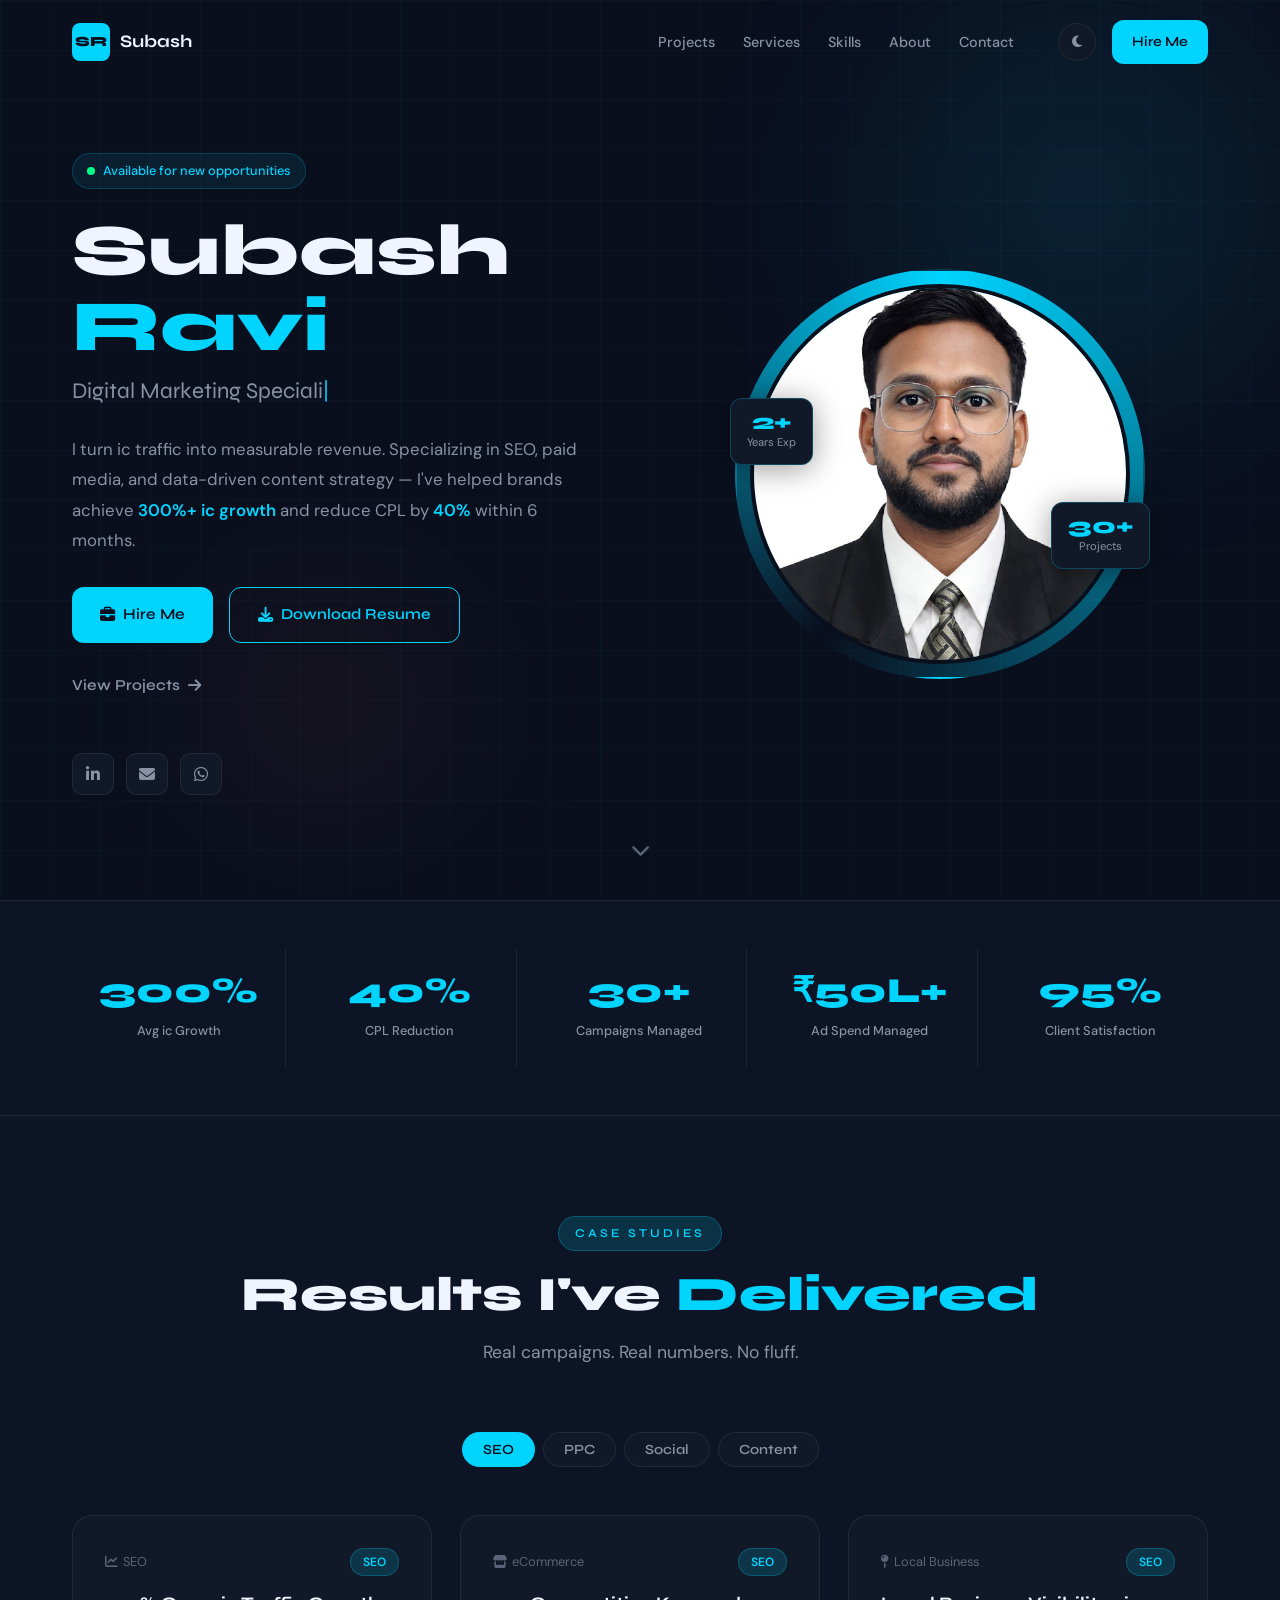
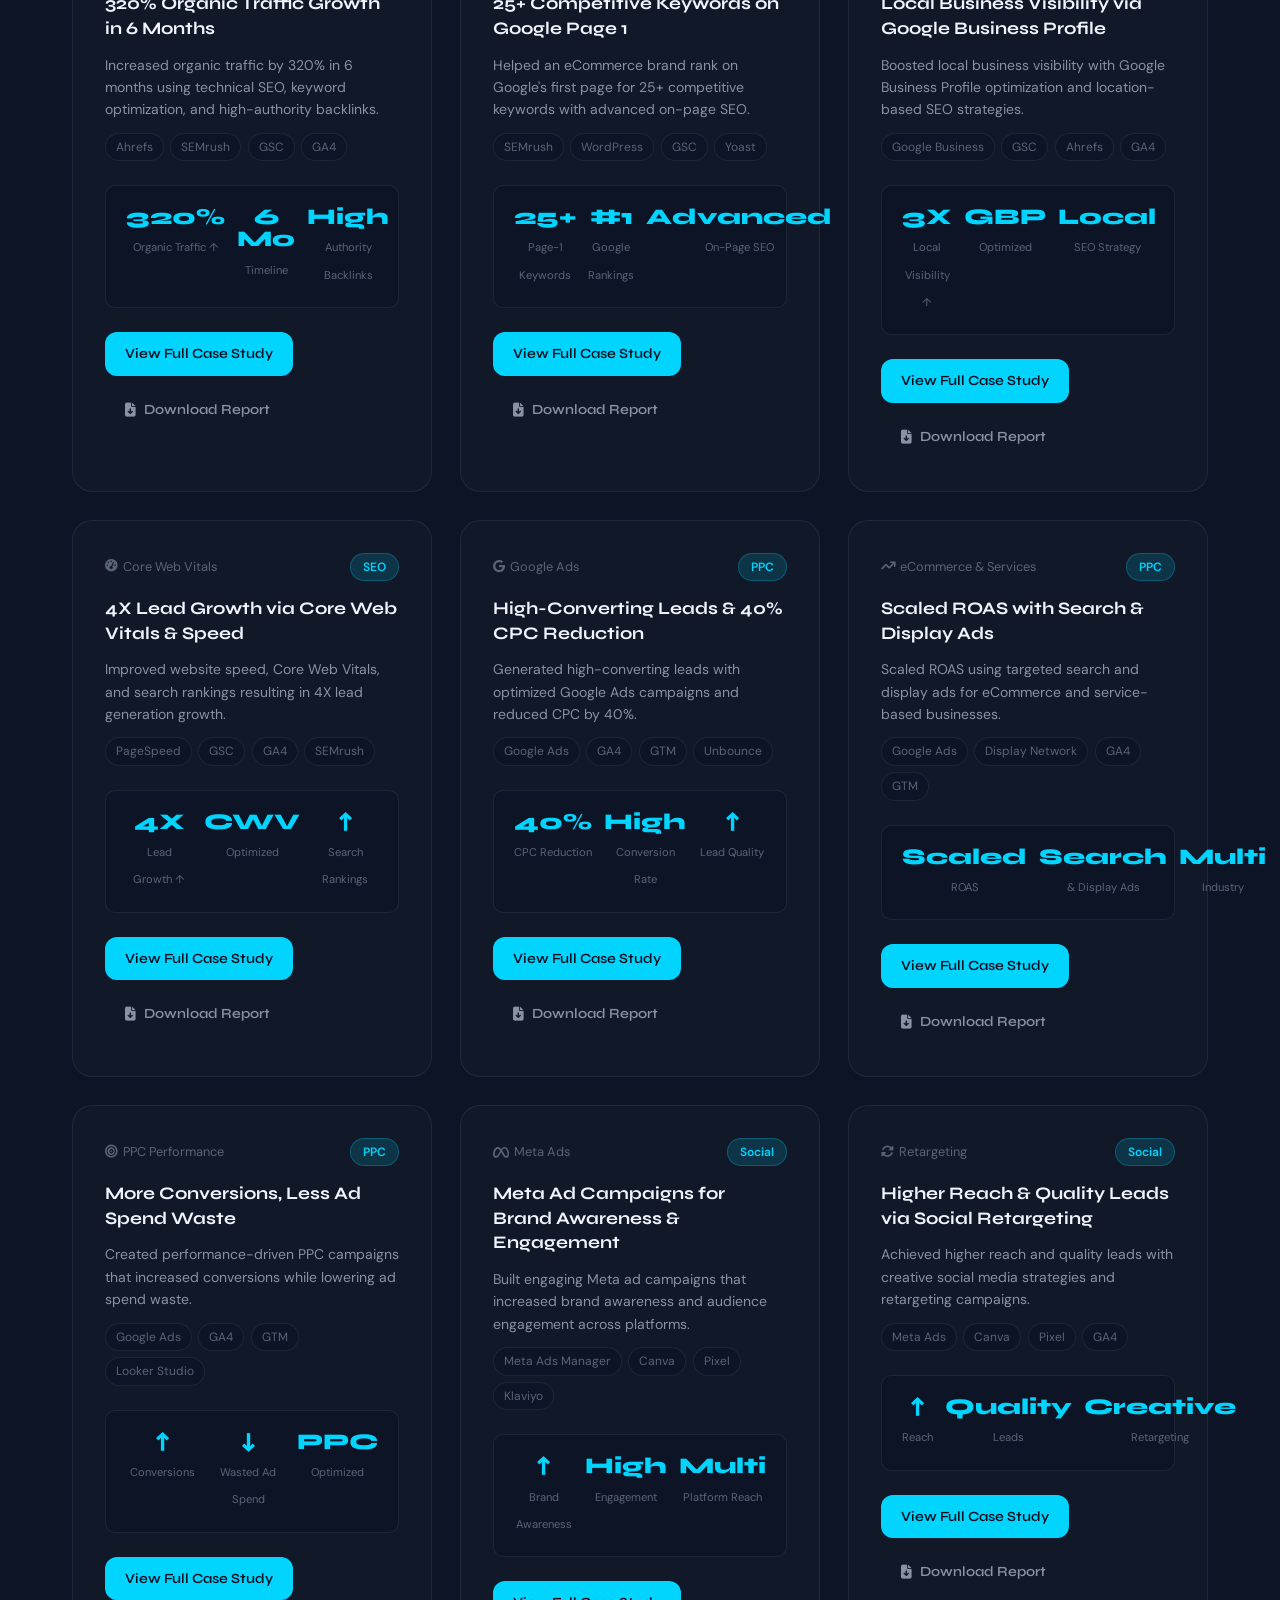
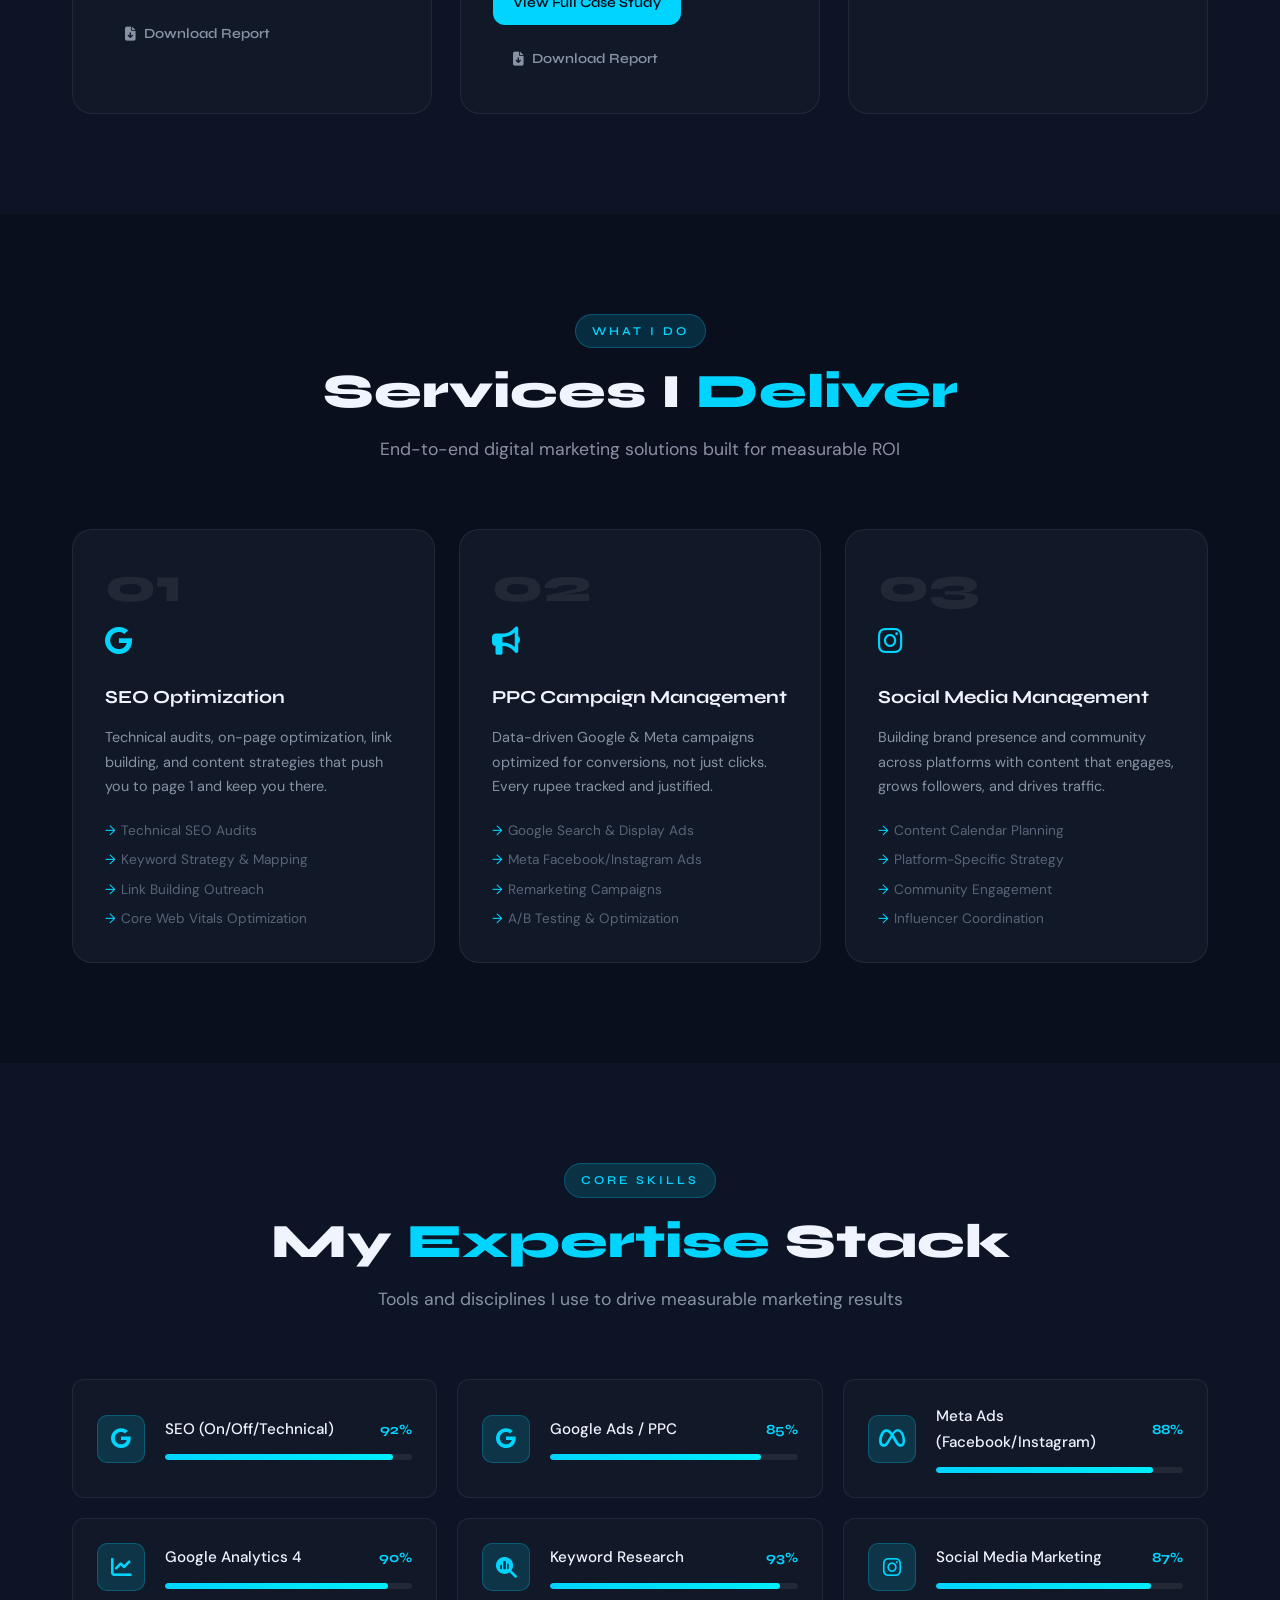
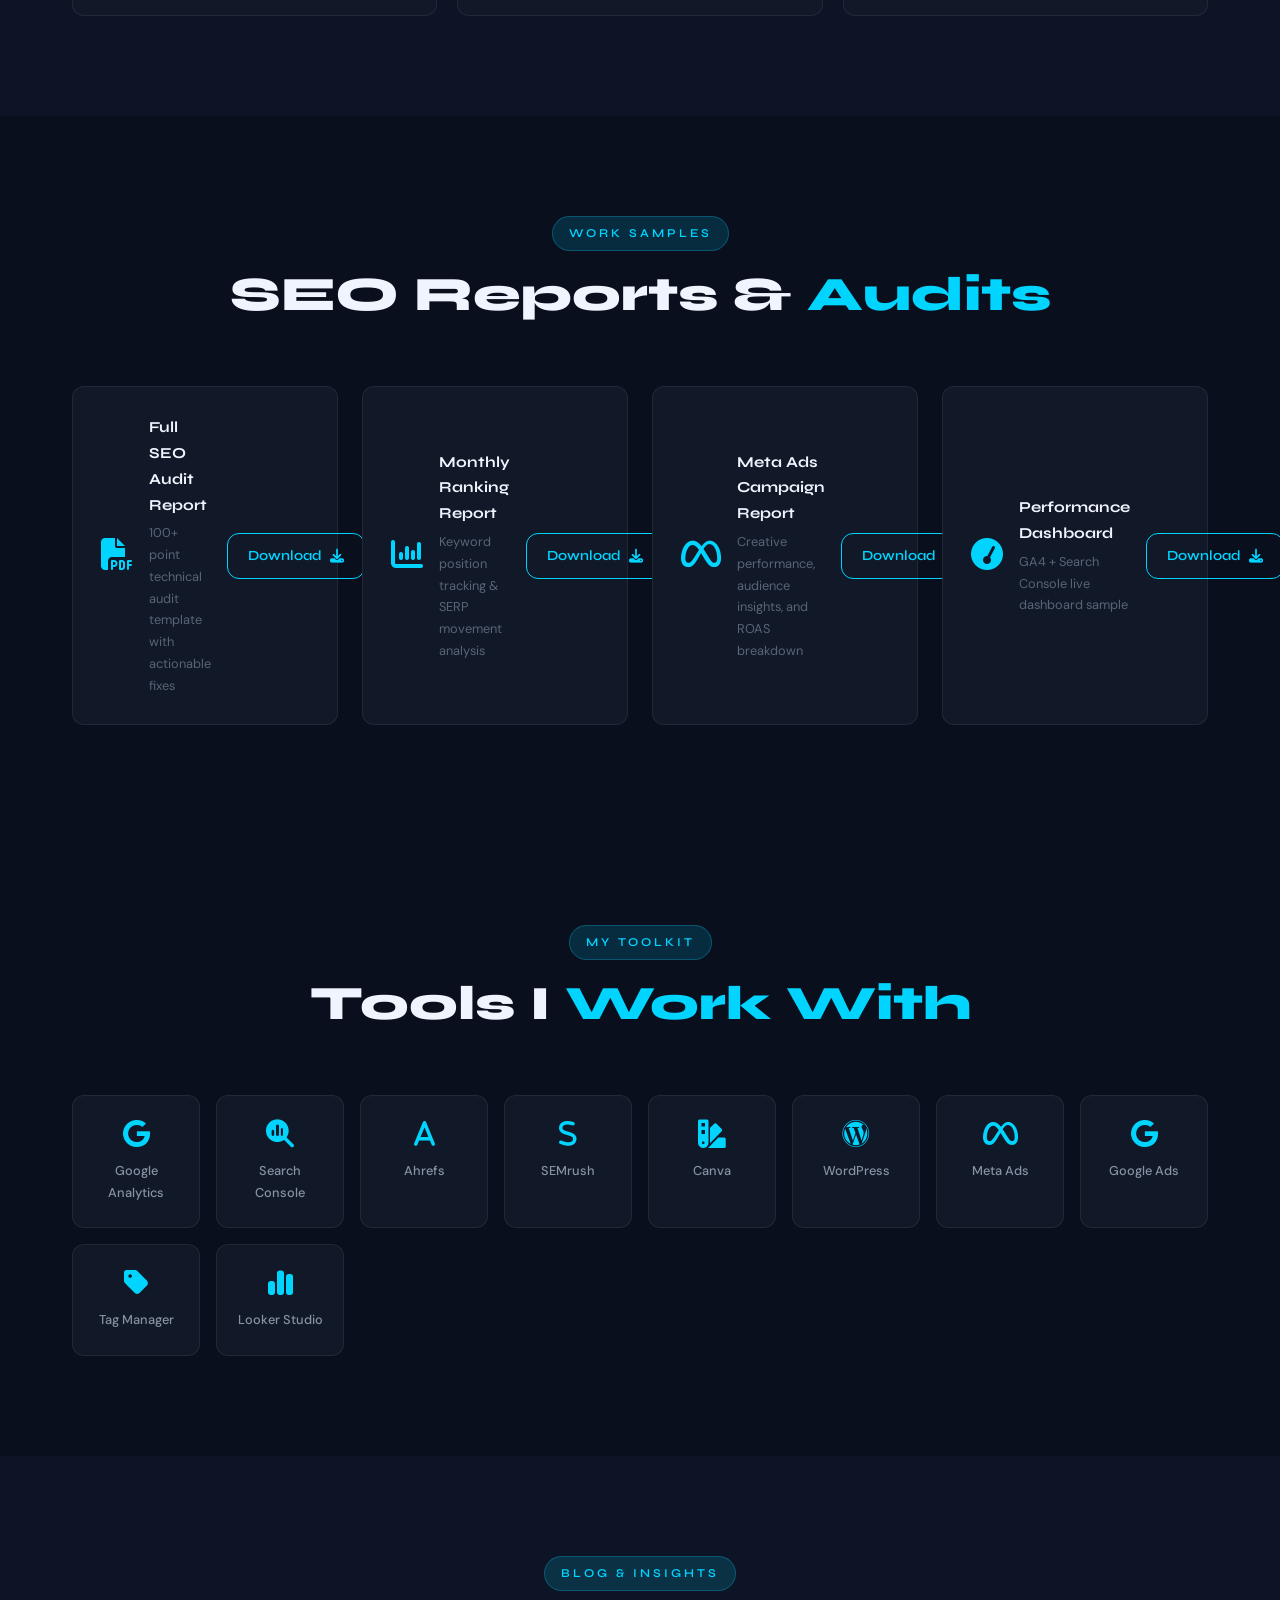
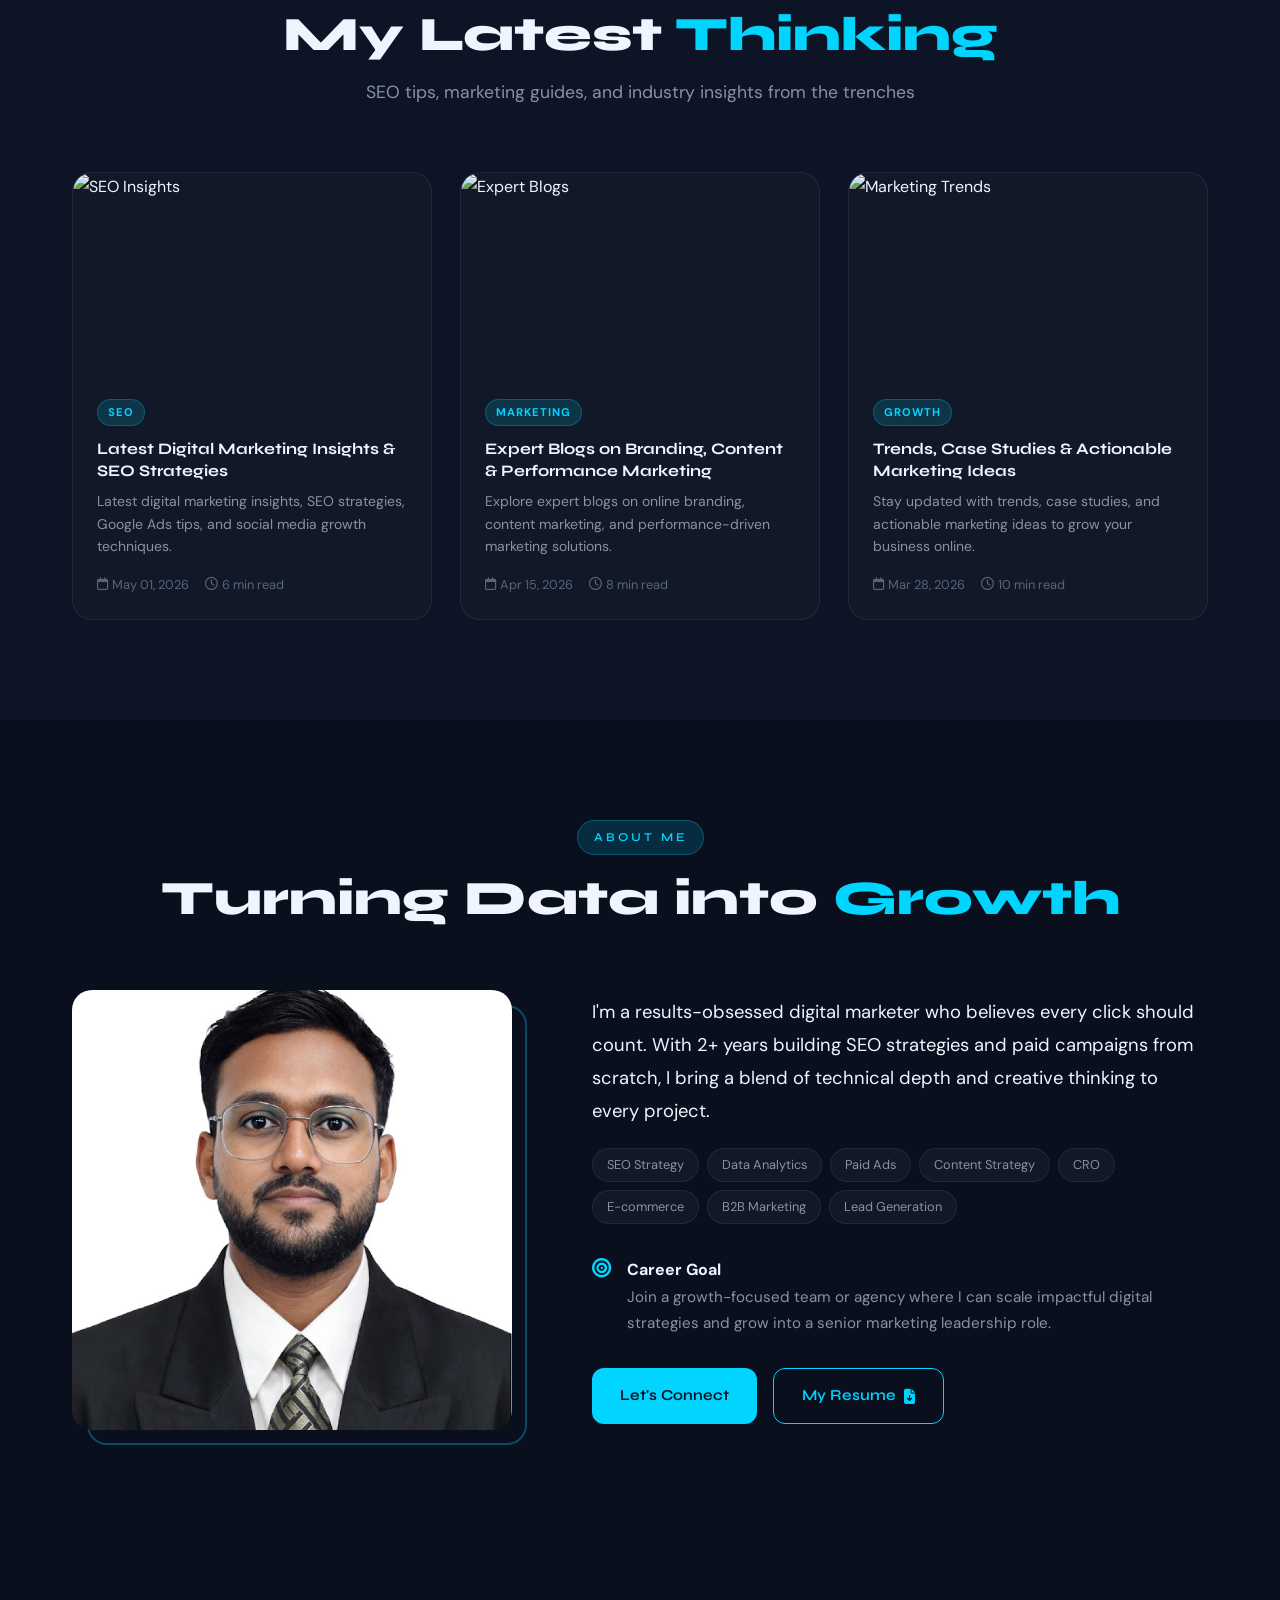
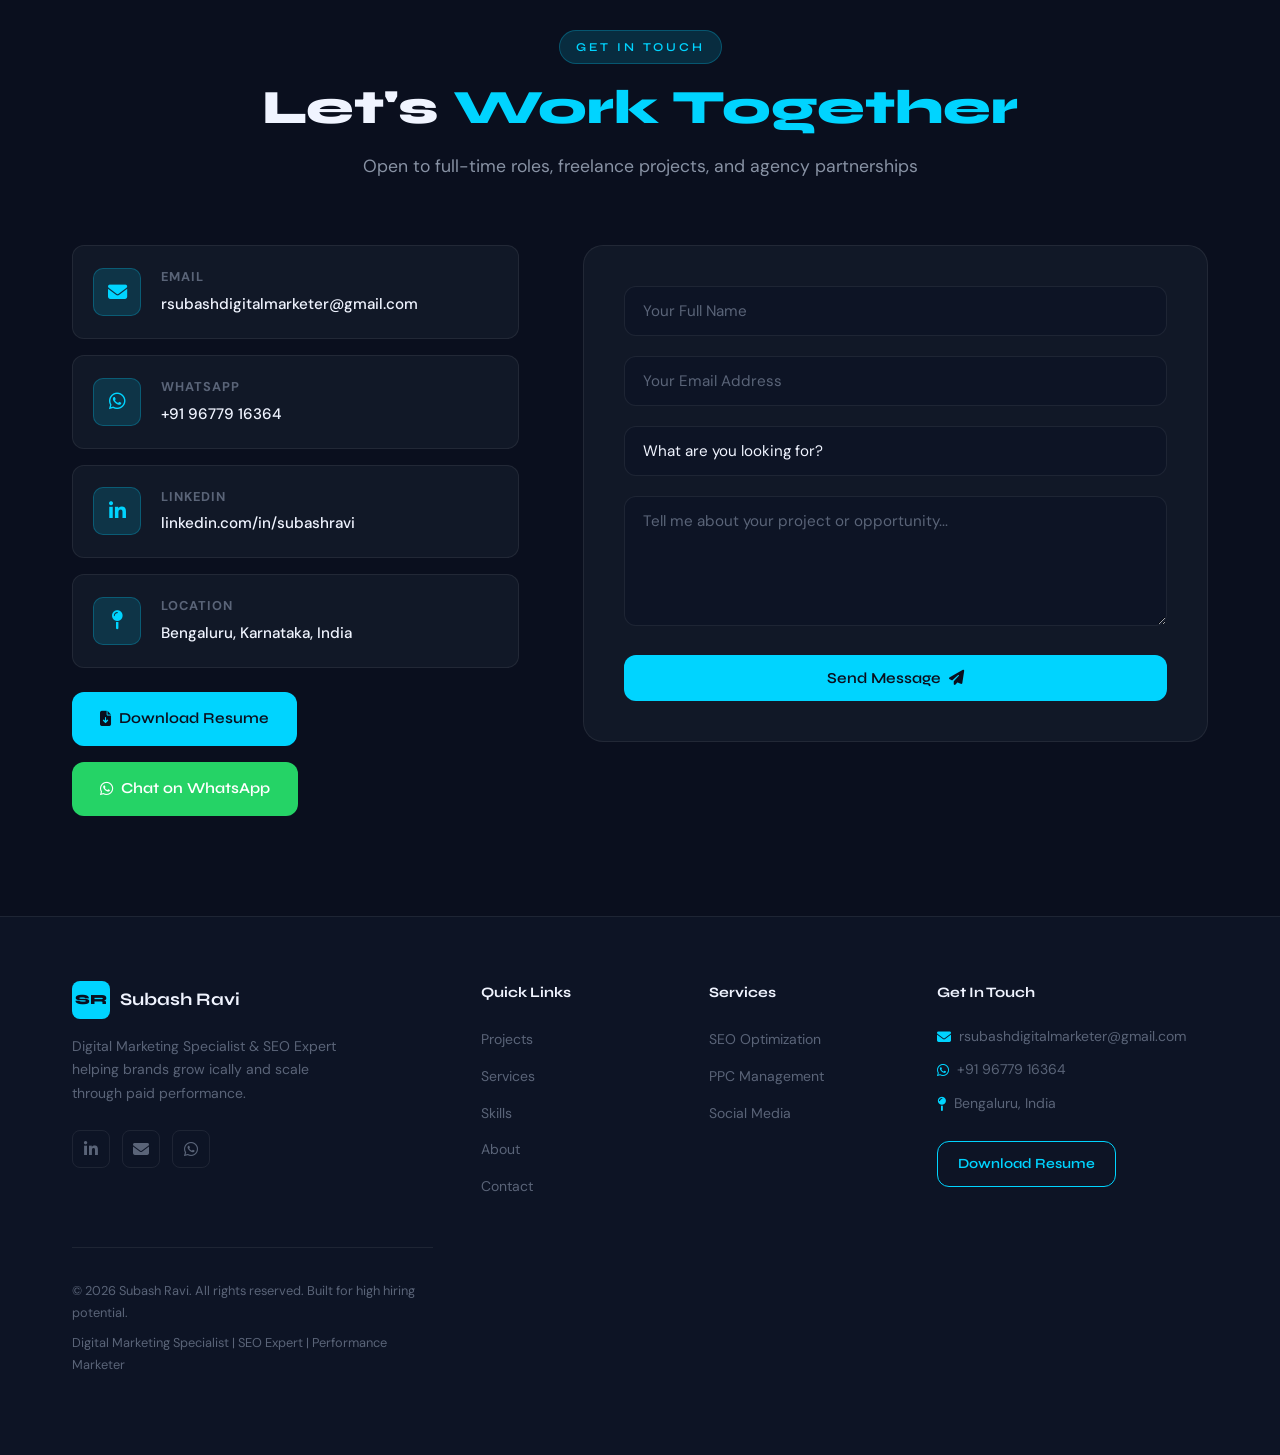
==== commit 3ef69c7c: "Update index.html" ====
--- a/index.html
+++ b/index.html
@@ -151,71 +151,36 @@
       <p class="section-subtitle">Real campaigns. Real numbers. No fluff.</p>
     </div>
     <div class="filter-bar">
-      <button class="filter-btn active" data-filter="all">All</button>
-      <button class="filter-btn" data-filter="seo">SEO</button>
+      <button class="filter-btn active" data-filter="seo">SEO</button>
       <button class="filter-btn" data-filter="ppc">PPC</button>
       <button class="filter-btn" data-filter="social">Social</button>
       <button class="filter-btn" data-filter="content">Content</button>
     </div>
      <div class="projects-grid">
+
+      <!-- SEO Case Study 1 -->
       <div class="project-card reveal" data-category="seo">
         <div class="project-header">
-          <div class="project-industry"><i class="fa-solid fa-building"></i> SaaS / B2B</div>
+          <div class="project-industry"><i class="fa-solid fa-chart-line"></i> SEO</div>
           <div class="project-type">SEO</div>
         </div>
-        <h3 class="project-title">Organic Traffic 3X Growth for B2B SaaS</h3>
-        <p class="project-objective"><strong>Objective:</strong> Increase organic search visibility and qualified inbound leads for a project management SaaS tool.</p>
-        <div class="project-strategy">
-          <strong>Strategy:</strong> Technical SEO overhaul, topical authority content clusters, BOFU landing pages, backlink acquisition campaign.
-        </div>
+        <h3 class="project-title">320% Organic Traffic Growth in 6 Months</h3>
+        <p class="project-objective">Increased organic traffic by 320% in 6 months using technical SEO, keyword optimization, and high-authority backlinks.</p>
         <div class="project-tools">
-          <span>Ahrefs</span><span>SEMrush</span><span>GSC</span><span>WordPress</span><span>GA4</span>
+          <span>Ahrefs</span><span>SEMrush</span><span>GSC</span><span>GA4</span>
         </div>
         <div class="project-results">
           <div class="result-item">
-            <span class="result-val">312%</span>
+            <span class="result-val">320%</span>
             <span class="result-lbl">Organic Traffic ↑</span>
           </div>
           <div class="result-item">
-            <span class="result-val">48</span>
-            <span class="result-lbl">Page-1 Keywords</span>
-          </div>
-          <div class="result-item">
-            <span class="result-val">220%</span>
-            <span class="result-lbl">Lead Growth ↑</span>
-          </div>
-        </div>
-        <div class="project-cta">
-          <a href="seo-case-study-1.html" class="btn btn-primary btn-sm">View Full Case Study</a>
-          <a href="#" class="btn btn-ghost btn-sm"><i class="fa-solid fa-file-arrow-down"></i> Download Report</a>
-        </div>
-      </div>
-        
-      <div class="project-card reveal" data-category="ppc">
-        <div class="project-header">
-          <div class="project-industry"><i class="fa-solid fa-house"></i> Real Estate</div>
-          <div class="project-type">PPC</div>
-        </div>
-        <h3 class="project-title">Google Ads CPL Cut by 42% for Real Estate</h3>
-        <p class="project-objective"><strong>Objective:</strong> Reduce cost per lead while increasing volume of qualified property inquiries from Google Ads campaigns.</p>
-        <div class="project-strategy">
-          <strong>Strategy:</strong> Restructured ad groups, implemented RSLA bid strategies, created geo-targeted landing pages, enabled call & form extensions.
-        </div>
-        <div class="project-tools">
-          <span>Google Ads</span><span>GA4</span><span>Google Tag Manager</span><span>Unbounce</span>
-        </div>
-        <div class="project-results">
-          <div class="result-item">
-            <span class="result-val">42%</span>
-            <span class="result-lbl">CPL Reduction</span>
-          </div>
-          <div class="result-item">
-            <span class="result-val">3.8x</span>
-            <span class="result-lbl">ROAS Achieved</span>
-          </div>
-          <div class="result-item">
-            <span class="result-val">185%</span>
-            <span class="result-lbl">Lead Volume ↑</span>
+            <span class="result-val">6 Mo</span>
+            <span class="result-lbl">Timeline</span>
+          </div>
+          <div class="result-item">
+            <span class="result-val">High</span>
+            <span class="result-lbl">Authority Backlinks</span>
           </div>
         </div>
         <div class="project-cta">
@@ -223,33 +188,30 @@
           <a href="#" class="btn btn-ghost btn-sm"><i class="fa-solid fa-file-arrow-down"></i> Download Report</a>
         </div>
       </div>
- 
-      <div class="project-card reveal" data-category="social">
-        <div class="project-industry-tag"><i class="fa-solid fa-shirt"></i> E-commerce / Fashion</div>
+
+      <!-- SEO Case Study 2 -->
+      <div class="project-card reveal" data-category="seo">
         <div class="project-header">
-          <div class="project-industry"><i class="fa-solid fa-shirt"></i> E-commerce</div>
-          <div class="project-type">Social</div>
-        </div>
-        <h3 class="project-title">Meta Ads 4.2x ROAS for Fashion Brand</h3>
-        <p class="project-objective"><strong>Objective:</strong> Launch Meta advertising for a D2C fashion label with zero previous paid social presence.</p>
-        <div class="project-strategy">
-          <strong>Strategy:</strong> Audience research, creative testing framework (10 variations), retargeting funnels, Catalog Ads integration for product remarketing.
-        </div>
+          <div class="project-industry"><i class="fa-solid fa-store"></i> eCommerce</div>
+          <div class="project-type">SEO</div>
+        </div>
+        <h3 class="project-title">25+ Competitive Keywords on Google Page 1</h3>
+        <p class="project-objective">Helped an eCommerce brand rank on Google's first page for 25+ competitive keywords with advanced on-page SEO.</p>
         <div class="project-tools">
-          <span>Meta Ads Manager</span><span>Canva</span><span>Pixel</span><span>Klaviyo</span>
+          <span>SEMrush</span><span>WordPress</span><span>GSC</span><span>Yoast</span>
         </div>
         <div class="project-results">
           <div class="result-item">
-            <span class="result-val">4.2x</span>
-            <span class="result-lbl">ROAS</span>
-          </div>
-          <div class="result-item">
-            <span class="result-val">67%</span>
-            <span class="result-lbl">CTR Improvement</span>
-          </div>
-          <div class="result-item">
-            <span class="result-val">290%</span>
-            <span class="result-lbl">Revenue Growth</span>
+            <span class="result-val">25+</span>
+            <span class="result-lbl">Page-1 Keywords</span>
+          </div>
+          <div class="result-item">
+            <span class="result-val">#1</span>
+            <span class="result-lbl">Google Rankings</span>
+          </div>
+          <div class="result-item">
+            <span class="result-val">Advanced</span>
+            <span class="result-lbl">On-Page SEO</span>
           </div>
         </div>
         <div class="project-cta">
@@ -257,32 +219,30 @@
           <a href="#" class="btn btn-ghost btn-sm"><i class="fa-solid fa-file-arrow-down"></i> Download Report</a>
         </div>
       </div>
- 
-      <div class="project-card reveal" data-category="content seo">
+
+      <!-- SEO Case Study 3 -->
+      <div class="project-card reveal" data-category="seo">
         <div class="project-header">
-          <div class="project-industry"><i class="fa-solid fa-heartbeat"></i> Healthcare</div>
-          <div class="project-type">Content + SEO</div>
-        </div>
-        <h3 class="project-title">Healthcare Blog to 50K Monthly Readers</h3>
-        <p class="project-objective"><strong>Objective:</strong> Establish topical authority and drive patient acquisition through ic content for a multi-specialty clinic.</p>
-        <div class="project-strategy">
-          <strong>Strategy:</strong> YMYL content strategy, E-E-A-T optimization, 40 pillar + cluster articles in 6 months, schema markup implementation.
-        </div>
+          <div class="project-industry"><i class="fa-solid fa-map-pin"></i> Local Business</div>
+          <div class="project-type">SEO</div>
+        </div>
+        <h3 class="project-title">Local Business Visibility via Google Business Profile</h3>
+        <p class="project-objective">Boosted local business visibility with Google Business Profile optimization and location-based SEO strategies.</p>
         <div class="project-tools">
-          <span>SEMrush</span><span>WordPress</span><span>GSC</span><span>GA4</span><span>Yoast</span>
+          <span>Google Business</span><span>GSC</span><span>Ahrefs</span><span>GA4</span>
         </div>
         <div class="project-results">
           <div class="result-item">
-            <span class="result-val">50K</span>
-            <span class="result-lbl">Monthly Readers</span>
-          </div>
-          <div class="result-item">
-            <span class="result-val">156%</span>
-            <span class="result-lbl">ic Sessions ↑</span>
-          </div>
-          <div class="result-item">
-            <span class="result-val">80+</span>
-            <span class="result-lbl">Ranking Keywords</span>
+            <span class="result-val">3X</span>
+            <span class="result-lbl">Local Visibility ↑</span>
+          </div>
+          <div class="result-item">
+            <span class="result-val">GBP</span>
+            <span class="result-lbl">Optimized</span>
+          </div>
+          <div class="result-item">
+            <span class="result-val">Local</span>
+            <span class="result-lbl">SEO Strategy</span>
           </div>
         </div>
         <div class="project-cta">
@@ -290,6 +250,193 @@
           <a href="#" class="btn btn-ghost btn-sm"><i class="fa-solid fa-file-arrow-down"></i> Download Report</a>
         </div>
       </div>
+
+      <!-- SEO Case Study 4 -->
+      <div class="project-card reveal" data-category="seo">
+        <div class="project-header">
+          <div class="project-industry"><i class="fa-solid fa-gauge-high"></i> Core Web Vitals</div>
+          <div class="project-type">SEO</div>
+        </div>
+        <h3 class="project-title">4X Lead Growth via Core Web Vitals & Speed</h3>
+        <p class="project-objective">Improved website speed, Core Web Vitals, and search rankings resulting in 4X lead generation growth.</p>
+        <div class="project-tools">
+          <span>PageSpeed</span><span>GSC</span><span>GA4</span><span>SEMrush</span>
+        </div>
+        <div class="project-results">
+          <div class="result-item">
+            <span class="result-val">4X</span>
+            <span class="result-lbl">Lead Growth ↑</span>
+          </div>
+          <div class="result-item">
+            <span class="result-val">CWV</span>
+            <span class="result-lbl">Optimized</span>
+          </div>
+          <div class="result-item">
+            <span class="result-val">↑</span>
+            <span class="result-lbl">Search Rankings</span>
+          </div>
+        </div>
+        <div class="project-cta">
+          <a href="#" class="btn btn-primary btn-sm">View Full Case Study</a>
+          <a href="#" class="btn btn-ghost btn-sm"><i class="fa-solid fa-file-arrow-down"></i> Download Report</a>
+        </div>
+      </div>
+
+      <!-- Google Ads Case Study 1 -->
+      <div class="project-card reveal" data-category="ppc">
+        <div class="project-header">
+          <div class="project-industry"><i class="fa-brands fa-google"></i> Google Ads</div>
+          <div class="project-type">PPC</div>
+        </div>
+        <h3 class="project-title">High-Converting Leads & 40% CPC Reduction</h3>
+        <p class="project-objective">Generated high-converting leads with optimized Google Ads campaigns and reduced CPC by 40%.</p>
+        <div class="project-tools">
+          <span>Google Ads</span><span>GA4</span><span>GTM</span><span>Unbounce</span>
+        </div>
+        <div class="project-results">
+          <div class="result-item">
+            <span class="result-val">40%</span>
+            <span class="result-lbl">CPC Reduction</span>
+          </div>
+          <div class="result-item">
+            <span class="result-val">High</span>
+            <span class="result-lbl">Conversion Rate</span>
+          </div>
+          <div class="result-item">
+            <span class="result-val">↑</span>
+            <span class="result-lbl">Lead Quality</span>
+          </div>
+        </div>
+        <div class="project-cta">
+          <a href="#" class="btn btn-primary btn-sm">View Full Case Study</a>
+          <a href="#" class="btn btn-ghost btn-sm"><i class="fa-solid fa-file-arrow-down"></i> Download Report</a>
+        </div>
+      </div>
+
+      <!-- Google Ads Case Study 2 -->
+      <div class="project-card reveal" data-category="ppc">
+        <div class="project-header">
+          <div class="project-industry"><i class="fa-solid fa-arrow-trend-up"></i> eCommerce & Services</div>
+          <div class="project-type">PPC</div>
+        </div>
+        <h3 class="project-title">Scaled ROAS with Search & Display Ads</h3>
+        <p class="project-objective">Scaled ROAS using targeted search and display ads for eCommerce and service-based businesses.</p>
+        <div class="project-tools">
+          <span>Google Ads</span><span>Display Network</span><span>GA4</span><span>GTM</span>
+        </div>
+        <div class="project-results">
+          <div class="result-item">
+            <span class="result-val">Scaled</span>
+            <span class="result-lbl">ROAS</span>
+          </div>
+          <div class="result-item">
+            <span class="result-val">Search</span>
+            <span class="result-lbl">& Display Ads</span>
+          </div>
+          <div class="result-item">
+            <span class="result-val">Multi</span>
+            <span class="result-lbl">Industry</span>
+          </div>
+        </div>
+        <div class="project-cta">
+          <a href="#" class="btn btn-primary btn-sm">View Full Case Study</a>
+          <a href="#" class="btn btn-ghost btn-sm"><i class="fa-solid fa-file-arrow-down"></i> Download Report</a>
+        </div>
+      </div>
+
+      <!-- Google Ads Case Study 3 -->
+      <div class="project-card reveal" data-category="ppc">
+        <div class="project-header">
+          <div class="project-industry"><i class="fa-solid fa-bullseye"></i> PPC Performance</div>
+          <div class="project-type">PPC</div>
+        </div>
+        <h3 class="project-title">More Conversions, Less Ad Spend Waste</h3>
+        <p class="project-objective">Created performance-driven PPC campaigns that increased conversions while lowering ad spend waste.</p>
+        <div class="project-tools">
+          <span>Google Ads</span><span>GA4</span><span>GTM</span><span>Looker Studio</span>
+        </div>
+        <div class="project-results">
+          <div class="result-item">
+            <span class="result-val">↑</span>
+            <span class="result-lbl">Conversions</span>
+          </div>
+          <div class="result-item">
+            <span class="result-val">↓</span>
+            <span class="result-lbl">Wasted Ad Spend</span>
+          </div>
+          <div class="result-item">
+            <span class="result-val">PPC</span>
+            <span class="result-lbl">Optimized</span>
+          </div>
+        </div>
+        <div class="project-cta">
+          <a href="#" class="btn btn-primary btn-sm">View Full Case Study</a>
+          <a href="#" class="btn btn-ghost btn-sm"><i class="fa-solid fa-file-arrow-down"></i> Download Report</a>
+        </div>
+      </div>
+
+      <!-- Social Media Case Study 1 -->
+      <div class="project-card reveal" data-category="social">
+        <div class="project-header">
+          <div class="project-industry"><i class="fa-brands fa-meta"></i> Meta Ads</div>
+          <div class="project-type">Social</div>
+        </div>
+        <h3 class="project-title">Meta Ad Campaigns for Brand Awareness & Engagement</h3>
+        <p class="project-objective">Built engaging Meta ad campaigns that increased brand awareness and audience engagement across platforms.</p>
+        <div class="project-tools">
+          <span>Meta Ads Manager</span><span>Canva</span><span>Pixel</span><span>Klaviyo</span>
+        </div>
+        <div class="project-results">
+          <div class="result-item">
+            <span class="result-val">↑</span>
+            <span class="result-lbl">Brand Awareness</span>
+          </div>
+          <div class="result-item">
+            <span class="result-val">High</span>
+            <span class="result-lbl">Engagement</span>
+          </div>
+          <div class="result-item">
+            <span class="result-val">Multi</span>
+            <span class="result-lbl">Platform Reach</span>
+          </div>
+        </div>
+        <div class="project-cta">
+          <a href="#" class="btn btn-primary btn-sm">View Full Case Study</a>
+          <a href="#" class="btn btn-ghost btn-sm"><i class="fa-solid fa-file-arrow-down"></i> Download Report</a>
+        </div>
+      </div>
+
+      <!-- Social Media Case Study 2 -->
+      <div class="project-card reveal" data-category="social">
+        <div class="project-header">
+          <div class="project-industry"><i class="fa-solid fa-rotate"></i> Retargeting</div>
+          <div class="project-type">Social</div>
+        </div>
+        <h3 class="project-title">Higher Reach & Quality Leads via Social Retargeting</h3>
+        <p class="project-objective">Achieved higher reach and quality leads with creative social media strategies and retargeting campaigns.</p>
+        <div class="project-tools">
+          <span>Meta Ads</span><span>Canva</span><span>Pixel</span><span>GA4</span>
+        </div>
+        <div class="project-results">
+          <div class="result-item">
+            <span class="result-val">↑</span>
+            <span class="result-lbl">Reach</span>
+          </div>
+          <div class="result-item">
+            <span class="result-val">Quality</span>
+            <span class="result-lbl">Leads</span>
+          </div>
+          <div class="result-item">
+            <span class="result-val">Creative</span>
+            <span class="result-lbl">Retargeting</span>
+          </div>
+        </div>
+        <div class="project-cta">
+          <a href="#" class="btn btn-primary btn-sm">View Full Case Study</a>
+          <a href="#" class="btn btn-ghost btn-sm"><i class="fa-solid fa-file-arrow-down"></i> Download Report</a>
+        </div>
+      </div>
+
     </div>
   </div>
 </section>
@@ -488,37 +635,37 @@
     </div>
     <div class="blog-grid">
       <div class="blog-card reveal">
-        <div class="blog-img"><img src="https://placehold.co/400x220/0A0F1E/00D4FF?text=SEO+2025" alt="SEO Trends 2025" /></div>
+        <div class="blog-img"><img src="https://placehold.co/400x220/0A0F1E/00D4FF?text=SEO+Insights" alt="SEO Insights" /></div>
         <div class="blog-content">
           <span class="blog-tag">SEO</span>
-          <h3><a href="#">10 SEO Trends That Will Define Rankings in 2025</a></h3>
-          <p>From AI-driven search to E-E-A-T signals — here's what actually moves the needle this year.</p>
+          <h3><a href="#">Latest Digital Marketing Insights & SEO Strategies</a></h3>
+          <p>Latest digital marketing insights, SEO strategies, Google Ads tips, and social media growth techniques.</p>
           <div class="blog-meta">
-            <span><i class="fa-regular fa-calendar"></i> Jan 15, 2025</span>
+            <span><i class="fa-regular fa-calendar"></i> May 01, 2026</span>
             <span><i class="fa-regular fa-clock"></i> 6 min read</span>
           </div>
         </div>
       </div>
       <div class="blog-card reveal">
-        <div class="blog-img"><img src="https://placehold.co/400x220/0A0F1E/00D4FF?text=Google+Ads" alt="Google Ads Guide" /></div>
+        <div class="blog-img"><img src="https://placehold.co/400x220/0A0F1E/00D4FF?text=Expert+Blogs" alt="Expert Blogs" /></div>
         <div class="blog-content">
-          <span class="blog-tag">PPC</span>
-          <h3><a href="#">How I Cut CPL by 40% Using Smart Bidding Strategies</a></h3>
-          <p>A step-by-step breakdown of the campaign restructure that reduced wasted spend by half.</p>
+          <span class="blog-tag">Marketing</span>
+          <h3><a href="#">Expert Blogs on Branding, Content & Performance Marketing</a></h3>
+          <p>Explore expert blogs on online branding, content marketing, and performance-driven marketing solutions.</p>
           <div class="blog-meta">
-            <span><i class="fa-regular fa-calendar"></i> Dec 20, 2024</span>
+            <span><i class="fa-regular fa-calendar"></i> Apr 15, 2026</span>
             <span><i class="fa-regular fa-clock"></i> 8 min read</span>
           </div>
         </div>
       </div>
       <div class="blog-card reveal">
-        <div class="blog-img"><img src="https://placehold.co/400x220/0A0F1E/00D4FF?text=Content+Strategy" alt="Content Strategy" /></div>
+        <div class="blog-img"><img src="https://placehold.co/400x220/0A0F1E/00D4FF?text=Marketing+Trends" alt="Marketing Trends" /></div>
         <div class="blog-content">
-          <span class="blog-tag">Content</span>
-          <h3><a href="#">The Topical Authority Framework That Grew Our Blog to 50K Readers</a></h3>
-          <p>How content clusters, pillar pages, and strategic internal linking create compounding SEO returns.</p>
+          <span class="blog-tag">Growth</span>
+          <h3><a href="#">Trends, Case Studies & Actionable Marketing Ideas</a></h3>
+          <p>Stay updated with trends, case studies, and actionable marketing ideas to grow your business online.</p>
           <div class="blog-meta">
-            <span><i class="fa-regular fa-calendar"></i> Nov 05, 2024</span>
+            <span><i class="fa-regular fa-calendar"></i> Mar 28, 2026</span>
             <span><i class="fa-regular fa-clock"></i> 10 min read</span>
           </div>
         </div>
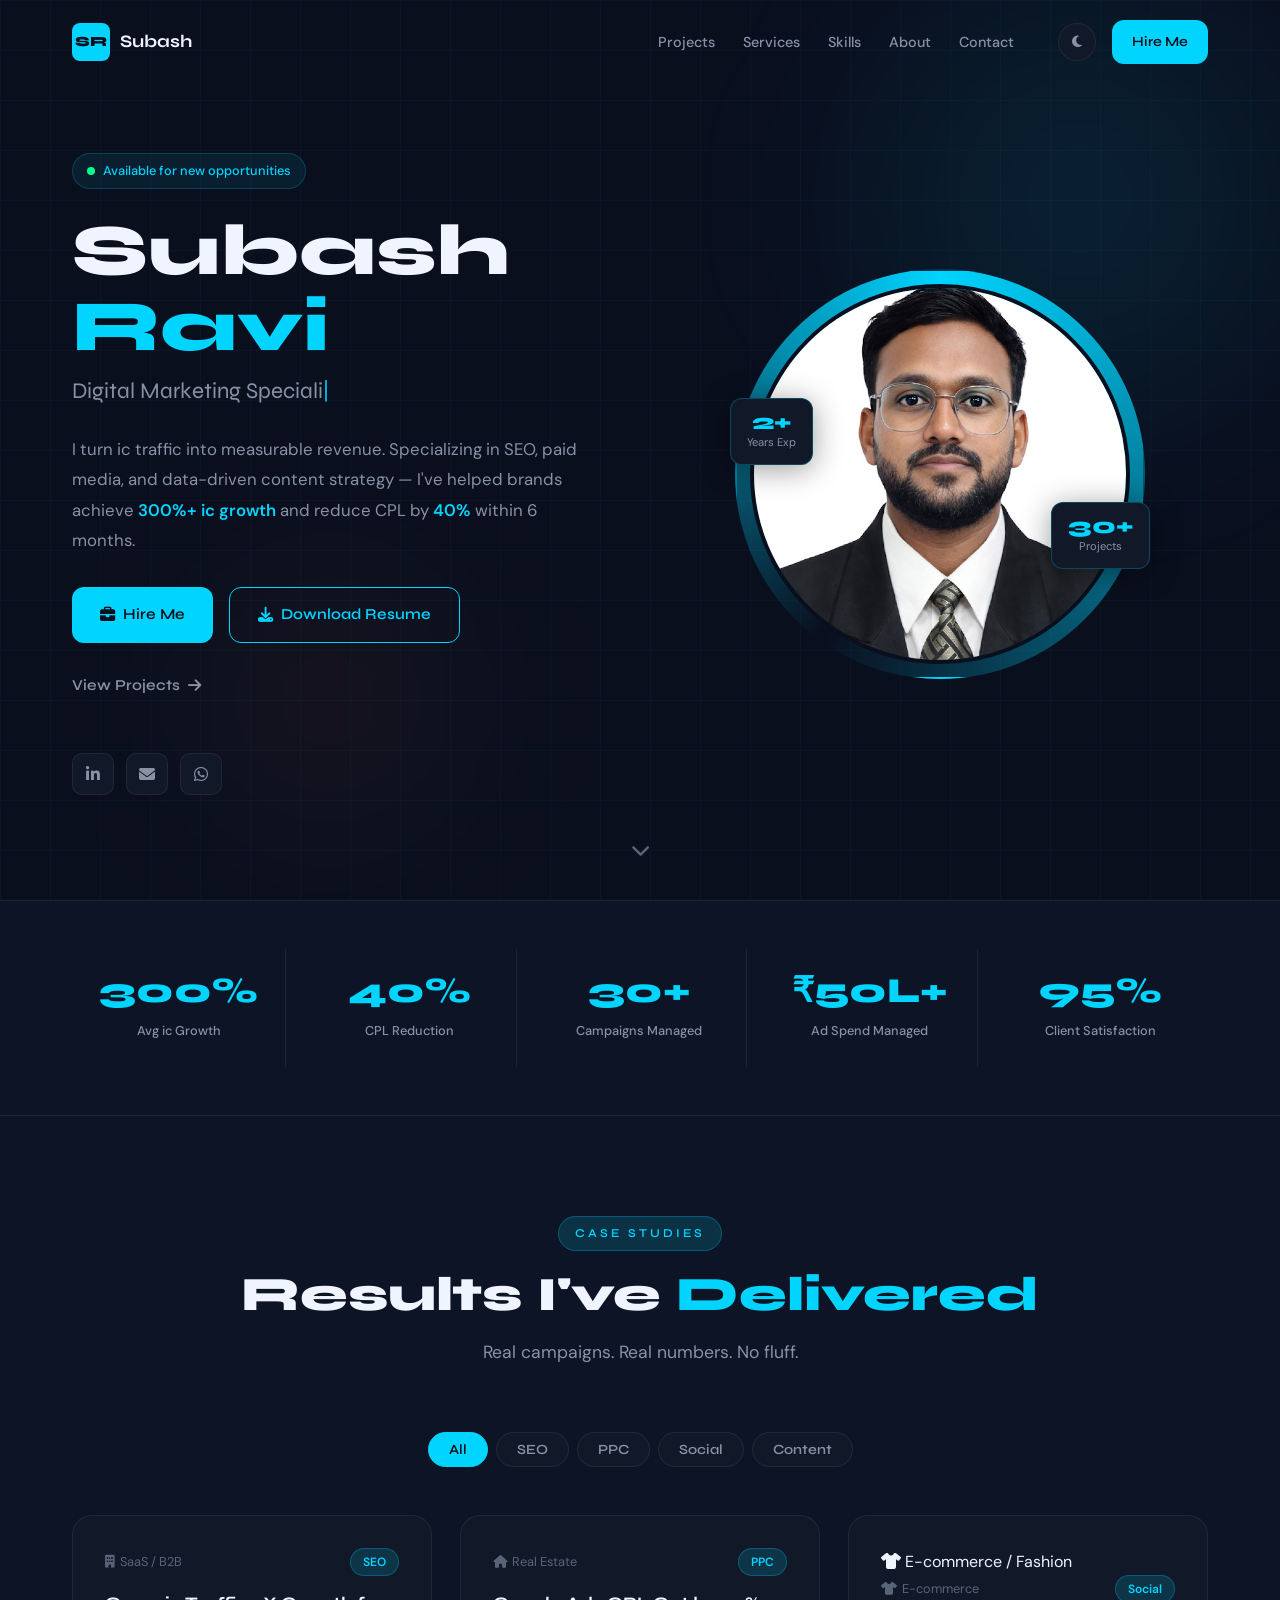
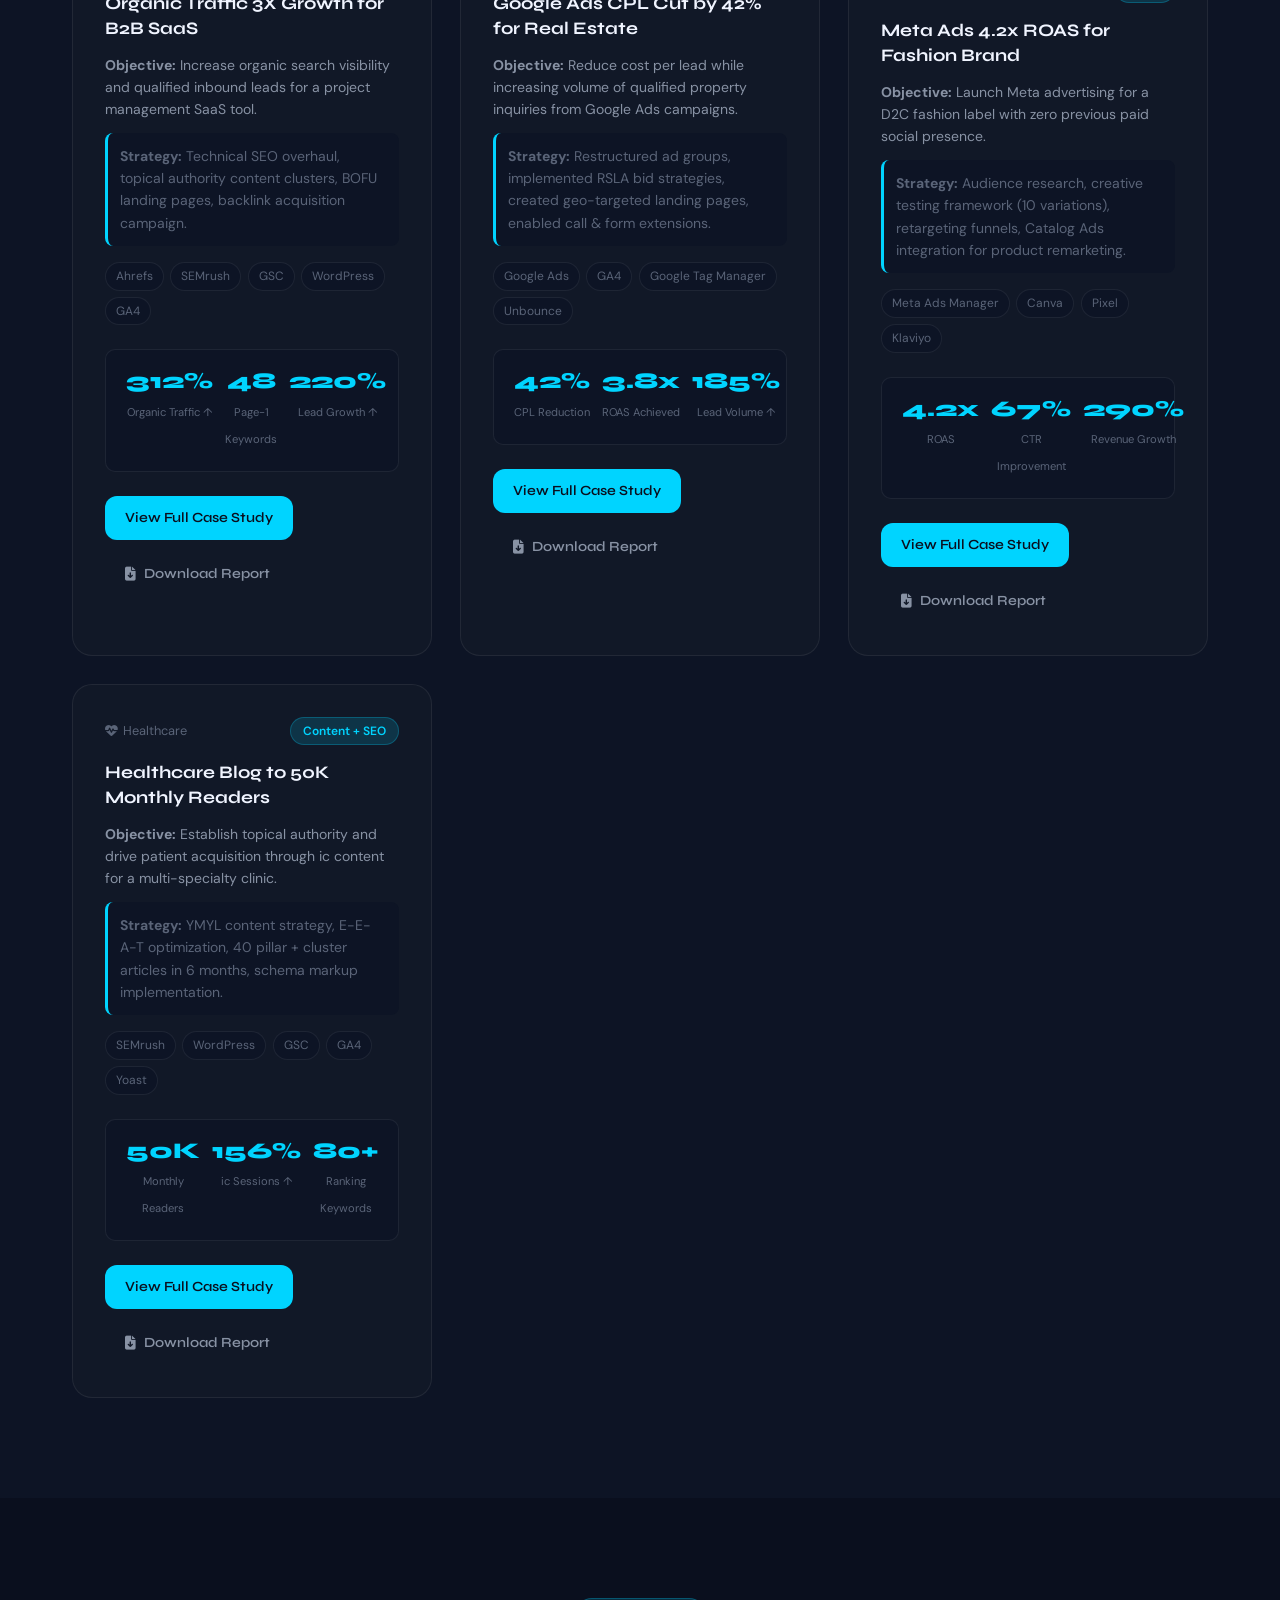
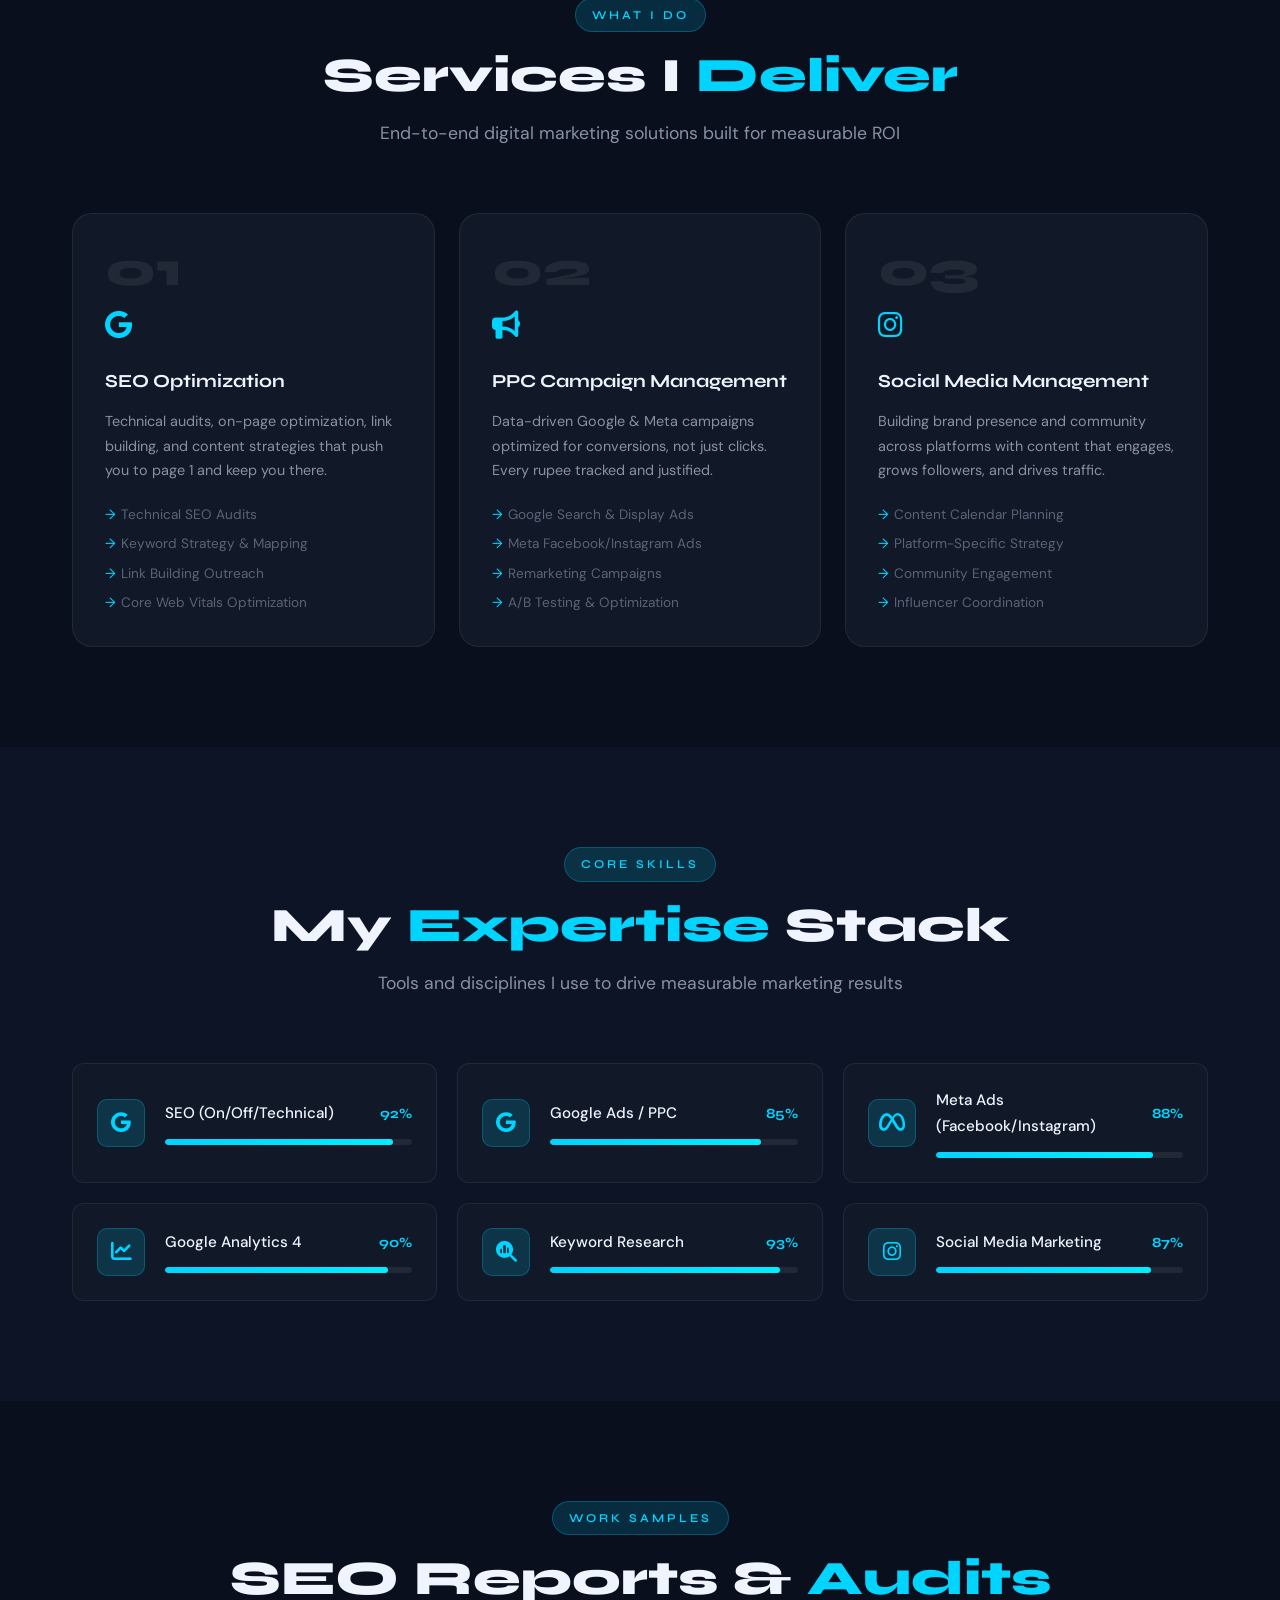
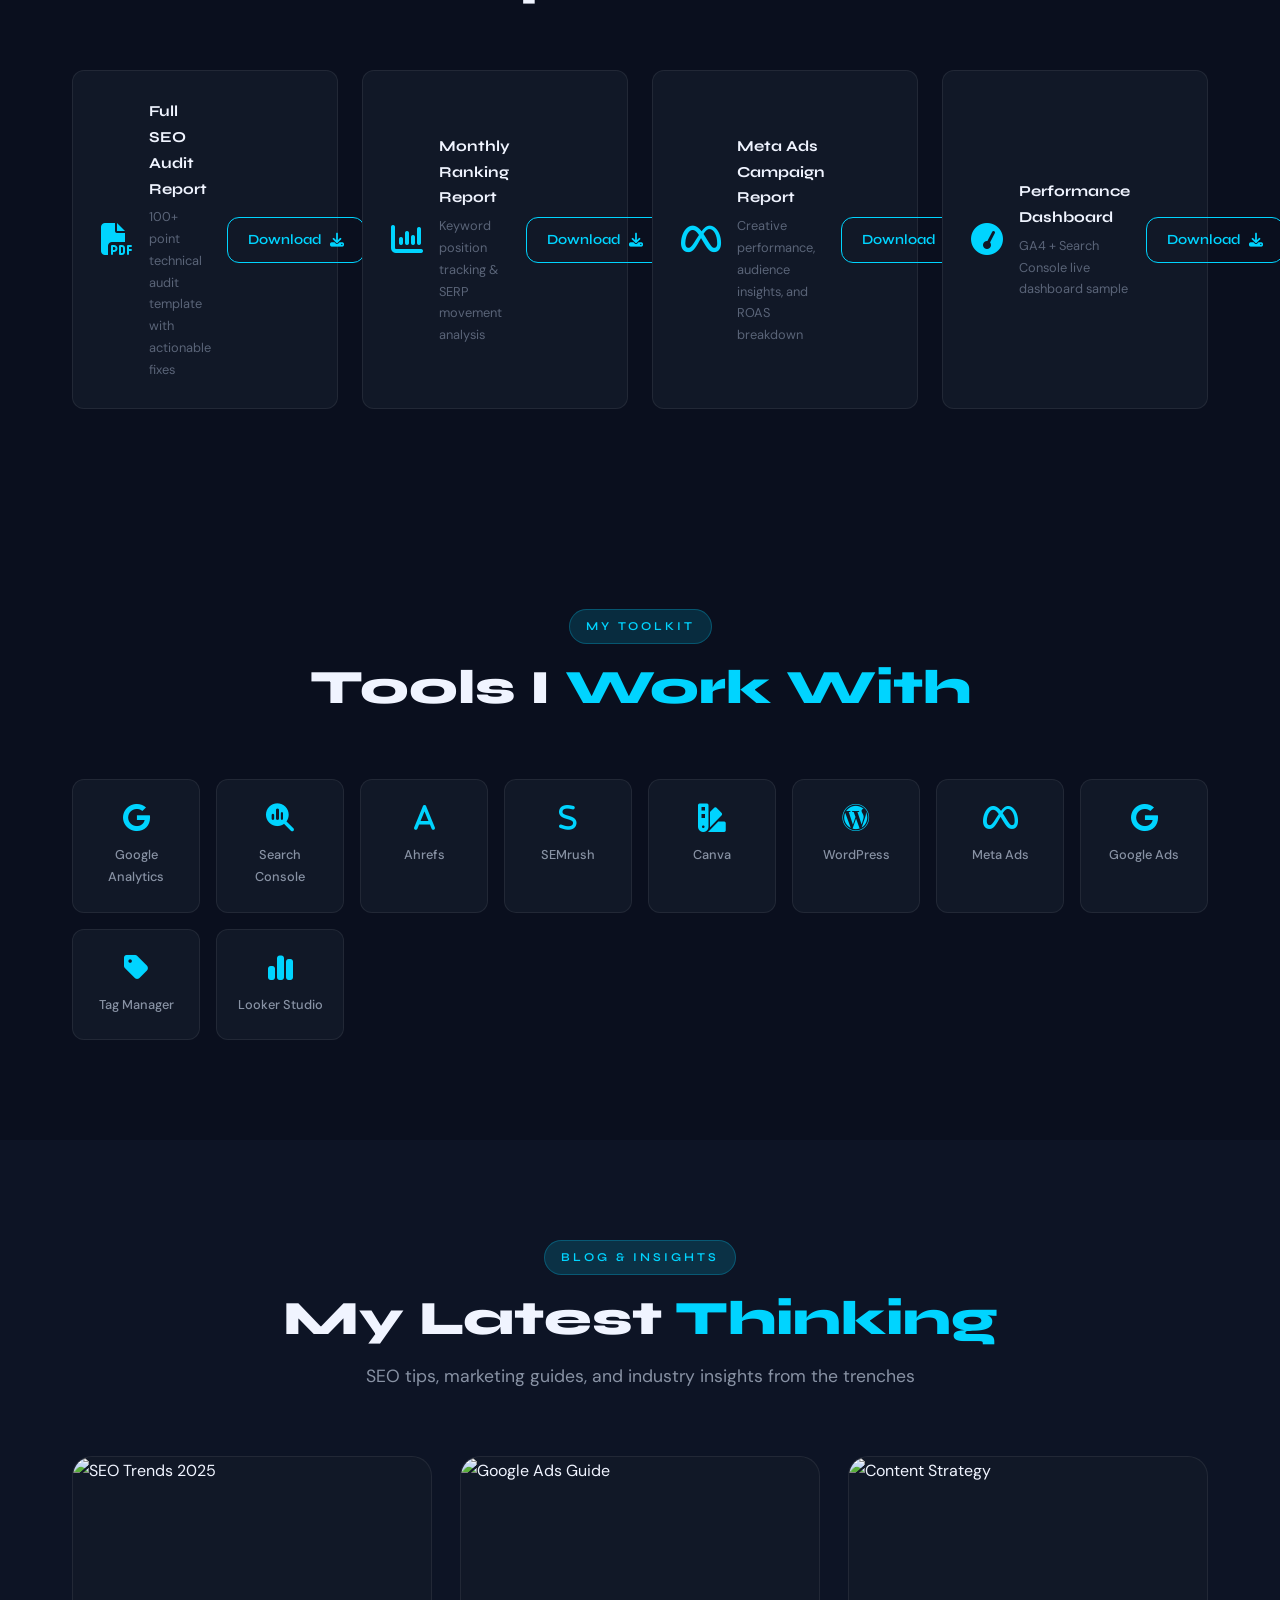
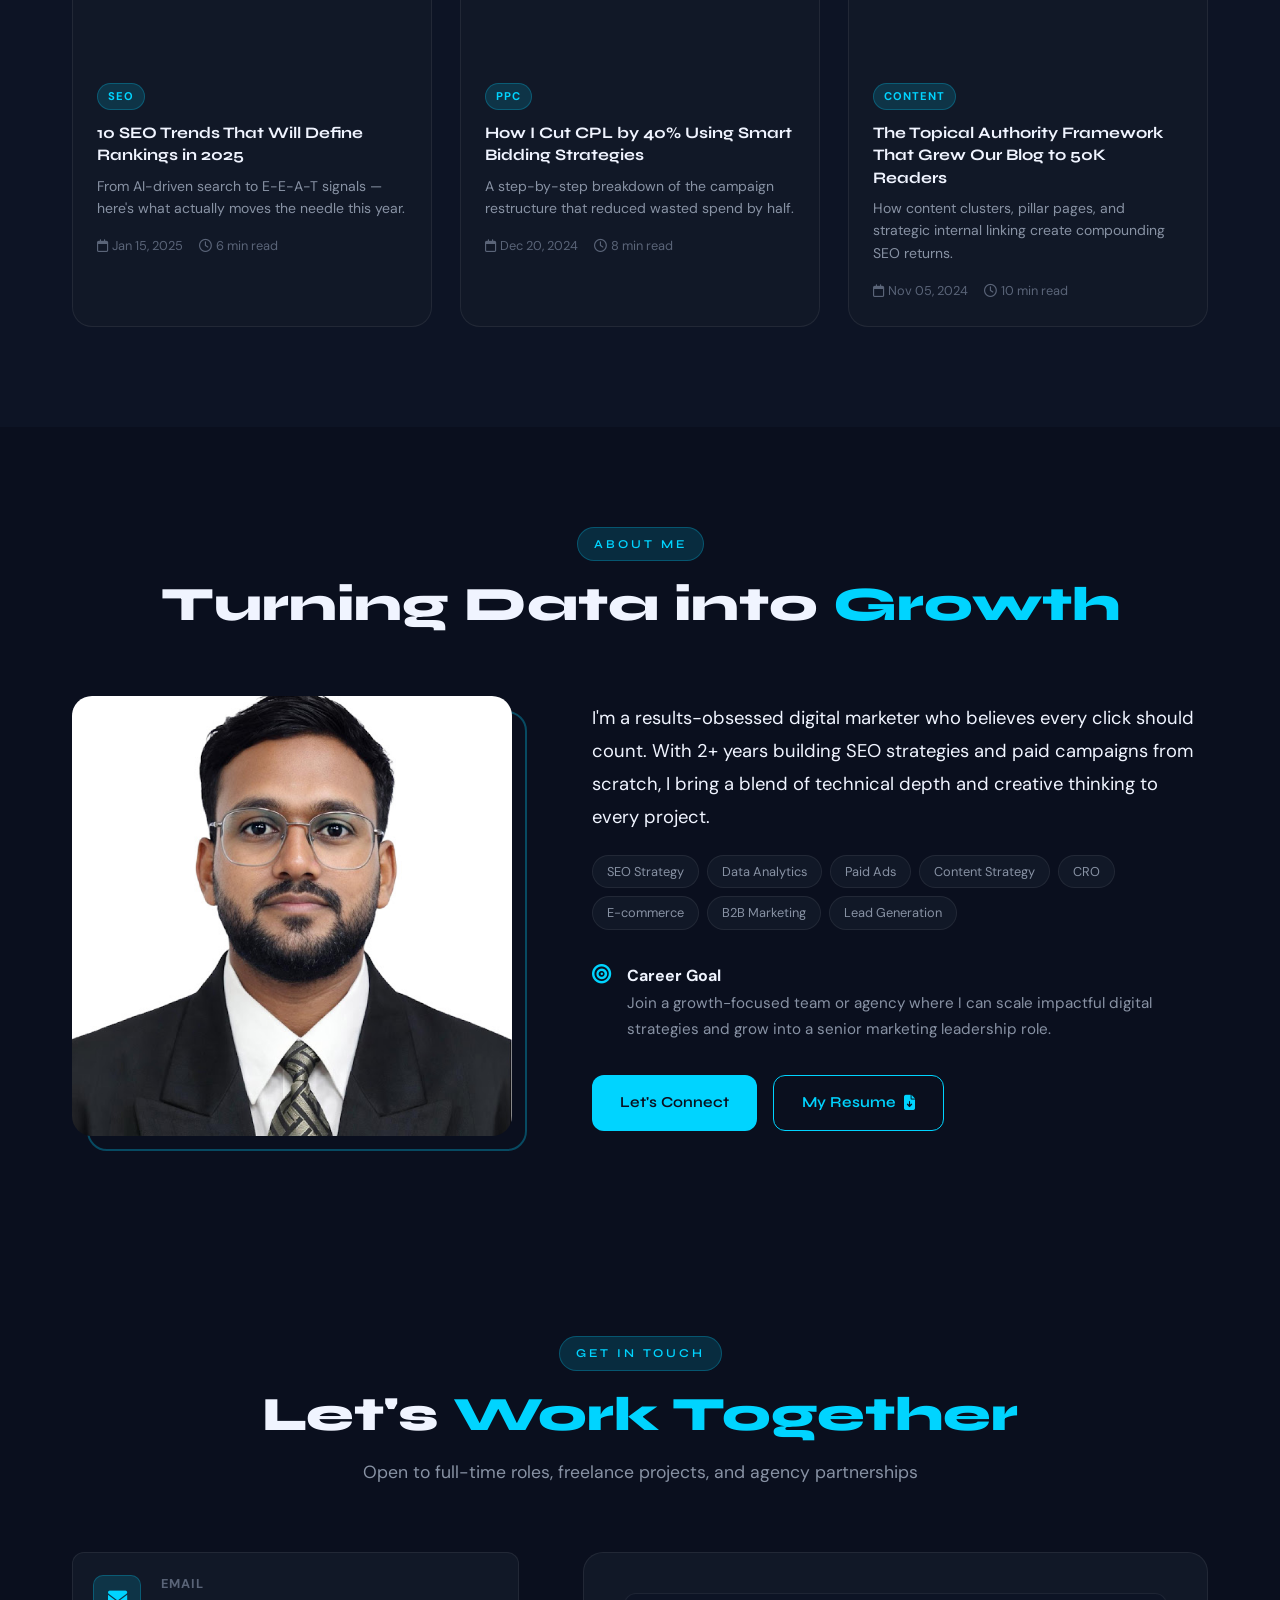
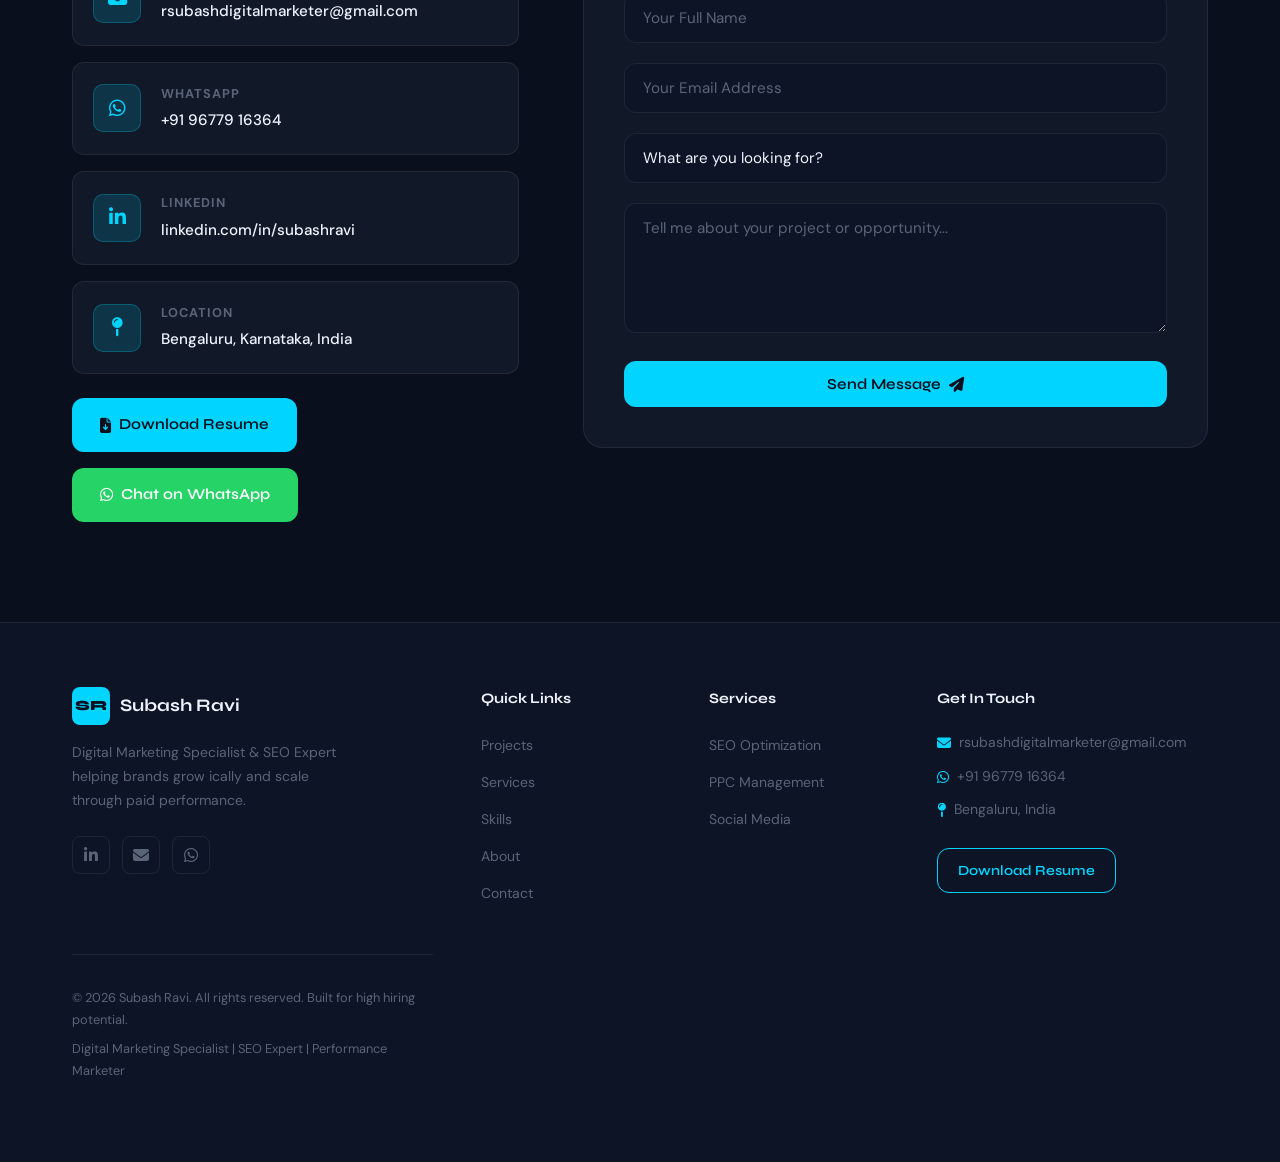
==== commit 22dac82b: "Update index.html" ====
--- a/index.html
+++ b/index.html
@@ -151,36 +151,71 @@
       <p class="section-subtitle">Real campaigns. Real numbers. No fluff.</p>
     </div>
     <div class="filter-bar">
-      <button class="filter-btn active" data-filter="seo">SEO</button>
+      <button class="filter-btn active" data-filter="all">All</button>
+      <button class="filter-btn" data-filter="seo">SEO</button>
       <button class="filter-btn" data-filter="ppc">PPC</button>
       <button class="filter-btn" data-filter="social">Social</button>
       <button class="filter-btn" data-filter="content">Content</button>
     </div>
      <div class="projects-grid">
-
-      <!-- SEO Case Study 1 -->
       <div class="project-card reveal" data-category="seo">
         <div class="project-header">
-          <div class="project-industry"><i class="fa-solid fa-chart-line"></i> SEO</div>
+          <div class="project-industry"><i class="fa-solid fa-building"></i> SaaS / B2B</div>
           <div class="project-type">SEO</div>
         </div>
-        <h3 class="project-title">320% Organic Traffic Growth in 6 Months</h3>
-        <p class="project-objective">Increased organic traffic by 320% in 6 months using technical SEO, keyword optimization, and high-authority backlinks.</p>
+        <h3 class="project-title">Organic Traffic 3X Growth for B2B SaaS</h3>
+        <p class="project-objective"><strong>Objective:</strong> Increase organic search visibility and qualified inbound leads for a project management SaaS tool.</p>
+        <div class="project-strategy">
+          <strong>Strategy:</strong> Technical SEO overhaul, topical authority content clusters, BOFU landing pages, backlink acquisition campaign.
+        </div>
         <div class="project-tools">
-          <span>Ahrefs</span><span>SEMrush</span><span>GSC</span><span>GA4</span>
+          <span>Ahrefs</span><span>SEMrush</span><span>GSC</span><span>WordPress</span><span>GA4</span>
         </div>
         <div class="project-results">
           <div class="result-item">
-            <span class="result-val">320%</span>
+            <span class="result-val">312%</span>
             <span class="result-lbl">Organic Traffic ↑</span>
           </div>
           <div class="result-item">
-            <span class="result-val">6 Mo</span>
-            <span class="result-lbl">Timeline</span>
-          </div>
-          <div class="result-item">
-            <span class="result-val">High</span>
-            <span class="result-lbl">Authority Backlinks</span>
+            <span class="result-val">48</span>
+            <span class="result-lbl">Page-1 Keywords</span>
+          </div>
+          <div class="result-item">
+            <span class="result-val">220%</span>
+            <span class="result-lbl">Lead Growth ↑</span>
+          </div>
+        </div>
+        <div class="project-cta">
+          <a href="seo-case-study-1.html" class="btn btn-primary btn-sm">View Full Case Study</a>
+          <a href="#" class="btn btn-ghost btn-sm"><i class="fa-solid fa-file-arrow-down"></i> Download Report</a>
+        </div>
+      </div>
+
+      <div class="project-card reveal" data-category="ppc">
+        <div class="project-header">
+          <div class="project-industry"><i class="fa-solid fa-house"></i> Real Estate</div>
+          <div class="project-type">PPC</div>
+        </div>
+        <h3 class="project-title">Google Ads CPL Cut by 42% for Real Estate</h3>
+        <p class="project-objective"><strong>Objective:</strong> Reduce cost per lead while increasing volume of qualified property inquiries from Google Ads campaigns.</p>
+        <div class="project-strategy">
+          <strong>Strategy:</strong> Restructured ad groups, implemented RSLA bid strategies, created geo-targeted landing pages, enabled call & form extensions.
+        </div>
+        <div class="project-tools">
+          <span>Google Ads</span><span>GA4</span><span>Google Tag Manager</span><span>Unbounce</span>
+        </div>
+        <div class="project-results">
+          <div class="result-item">
+            <span class="result-val">42%</span>
+            <span class="result-lbl">CPL Reduction</span>
+          </div>
+          <div class="result-item">
+            <span class="result-val">3.8x</span>
+            <span class="result-lbl">ROAS Achieved</span>
+          </div>
+          <div class="result-item">
+            <span class="result-val">185%</span>
+            <span class="result-lbl">Lead Volume ↑</span>
           </div>
         </div>
         <div class="project-cta">
@@ -189,29 +224,32 @@
         </div>
       </div>
 
-      <!-- SEO Case Study 2 -->
-      <div class="project-card reveal" data-category="seo">
+      <div class="project-card reveal" data-category="social">
+        <div class="project-industry-tag"><i class="fa-solid fa-shirt"></i> E-commerce / Fashion</div>
         <div class="project-header">
-          <div class="project-industry"><i class="fa-solid fa-store"></i> eCommerce</div>
-          <div class="project-type">SEO</div>
-        </div>
-        <h3 class="project-title">25+ Competitive Keywords on Google Page 1</h3>
-        <p class="project-objective">Helped an eCommerce brand rank on Google's first page for 25+ competitive keywords with advanced on-page SEO.</p>
+          <div class="project-industry"><i class="fa-solid fa-shirt"></i> E-commerce</div>
+          <div class="project-type">Social</div>
+        </div>
+        <h3 class="project-title">Meta Ads 4.2x ROAS for Fashion Brand</h3>
+        <p class="project-objective"><strong>Objective:</strong> Launch Meta advertising for a D2C fashion label with zero previous paid social presence.</p>
+        <div class="project-strategy">
+          <strong>Strategy:</strong> Audience research, creative testing framework (10 variations), retargeting funnels, Catalog Ads integration for product remarketing.
+        </div>
         <div class="project-tools">
-          <span>SEMrush</span><span>WordPress</span><span>GSC</span><span>Yoast</span>
+          <span>Meta Ads Manager</span><span>Canva</span><span>Pixel</span><span>Klaviyo</span>
         </div>
         <div class="project-results">
           <div class="result-item">
-            <span class="result-val">25+</span>
-            <span class="result-lbl">Page-1 Keywords</span>
-          </div>
-          <div class="result-item">
-            <span class="result-val">#1</span>
-            <span class="result-lbl">Google Rankings</span>
-          </div>
-          <div class="result-item">
-            <span class="result-val">Advanced</span>
-            <span class="result-lbl">On-Page SEO</span>
+            <span class="result-val">4.2x</span>
+            <span class="result-lbl">ROAS</span>
+          </div>
+          <div class="result-item">
+            <span class="result-val">67%</span>
+            <span class="result-lbl">CTR Improvement</span>
+          </div>
+          <div class="result-item">
+            <span class="result-val">290%</span>
+            <span class="result-lbl">Revenue Growth</span>
           </div>
         </div>
         <div class="project-cta">
@@ -220,29 +258,31 @@
         </div>
       </div>
 
-      <!-- SEO Case Study 3 -->
-      <div class="project-card reveal" data-category="seo">
+      <div class="project-card reveal" data-category="content seo">
         <div class="project-header">
-          <div class="project-industry"><i class="fa-solid fa-map-pin"></i> Local Business</div>
-          <div class="project-type">SEO</div>
-        </div>
-        <h3 class="project-title">Local Business Visibility via Google Business Profile</h3>
-        <p class="project-objective">Boosted local business visibility with Google Business Profile optimization and location-based SEO strategies.</p>
+          <div class="project-industry"><i class="fa-solid fa-heartbeat"></i> Healthcare</div>
+          <div class="project-type">Content + SEO</div>
+        </div>
+        <h3 class="project-title">Healthcare Blog to 50K Monthly Readers</h3>
+        <p class="project-objective"><strong>Objective:</strong> Establish topical authority and drive patient acquisition through ic content for a multi-specialty clinic.</p>
+        <div class="project-strategy">
+          <strong>Strategy:</strong> YMYL content strategy, E-E-A-T optimization, 40 pillar + cluster articles in 6 months, schema markup implementation.
+        </div>
         <div class="project-tools">
-          <span>Google Business</span><span>GSC</span><span>Ahrefs</span><span>GA4</span>
+          <span>SEMrush</span><span>WordPress</span><span>GSC</span><span>GA4</span><span>Yoast</span>
         </div>
         <div class="project-results">
           <div class="result-item">
-            <span class="result-val">3X</span>
-            <span class="result-lbl">Local Visibility ↑</span>
-          </div>
-          <div class="result-item">
-            <span class="result-val">GBP</span>
-            <span class="result-lbl">Optimized</span>
-          </div>
-          <div class="result-item">
-            <span class="result-val">Local</span>
-            <span class="result-lbl">SEO Strategy</span>
+            <span class="result-val">50K</span>
+            <span class="result-lbl">Monthly Readers</span>
+          </div>
+          <div class="result-item">
+            <span class="result-val">156%</span>
+            <span class="result-lbl">ic Sessions ↑</span>
+          </div>
+          <div class="result-item">
+            <span class="result-val">80+</span>
+            <span class="result-lbl">Ranking Keywords</span>
           </div>
         </div>
         <div class="project-cta">
@@ -250,193 +290,6 @@
           <a href="#" class="btn btn-ghost btn-sm"><i class="fa-solid fa-file-arrow-down"></i> Download Report</a>
         </div>
       </div>
-
-      <!-- SEO Case Study 4 -->
-      <div class="project-card reveal" data-category="seo">
-        <div class="project-header">
-          <div class="project-industry"><i class="fa-solid fa-gauge-high"></i> Core Web Vitals</div>
-          <div class="project-type">SEO</div>
-        </div>
-        <h3 class="project-title">4X Lead Growth via Core Web Vitals & Speed</h3>
-        <p class="project-objective">Improved website speed, Core Web Vitals, and search rankings resulting in 4X lead generation growth.</p>
-        <div class="project-tools">
-          <span>PageSpeed</span><span>GSC</span><span>GA4</span><span>SEMrush</span>
-        </div>
-        <div class="project-results">
-          <div class="result-item">
-            <span class="result-val">4X</span>
-            <span class="result-lbl">Lead Growth ↑</span>
-          </div>
-          <div class="result-item">
-            <span class="result-val">CWV</span>
-            <span class="result-lbl">Optimized</span>
-          </div>
-          <div class="result-item">
-            <span class="result-val">↑</span>
-            <span class="result-lbl">Search Rankings</span>
-          </div>
-        </div>
-        <div class="project-cta">
-          <a href="#" class="btn btn-primary btn-sm">View Full Case Study</a>
-          <a href="#" class="btn btn-ghost btn-sm"><i class="fa-solid fa-file-arrow-down"></i> Download Report</a>
-        </div>
-      </div>
-
-      <!-- Google Ads Case Study 1 -->
-      <div class="project-card reveal" data-category="ppc">
-        <div class="project-header">
-          <div class="project-industry"><i class="fa-brands fa-google"></i> Google Ads</div>
-          <div class="project-type">PPC</div>
-        </div>
-        <h3 class="project-title">High-Converting Leads & 40% CPC Reduction</h3>
-        <p class="project-objective">Generated high-converting leads with optimized Google Ads campaigns and reduced CPC by 40%.</p>
-        <div class="project-tools">
-          <span>Google Ads</span><span>GA4</span><span>GTM</span><span>Unbounce</span>
-        </div>
-        <div class="project-results">
-          <div class="result-item">
-            <span class="result-val">40%</span>
-            <span class="result-lbl">CPC Reduction</span>
-          </div>
-          <div class="result-item">
-            <span class="result-val">High</span>
-            <span class="result-lbl">Conversion Rate</span>
-          </div>
-          <div class="result-item">
-            <span class="result-val">↑</span>
-            <span class="result-lbl">Lead Quality</span>
-          </div>
-        </div>
-        <div class="project-cta">
-          <a href="#" class="btn btn-primary btn-sm">View Full Case Study</a>
-          <a href="#" class="btn btn-ghost btn-sm"><i class="fa-solid fa-file-arrow-down"></i> Download Report</a>
-        </div>
-      </div>
-
-      <!-- Google Ads Case Study 2 -->
-      <div class="project-card reveal" data-category="ppc">
-        <div class="project-header">
-          <div class="project-industry"><i class="fa-solid fa-arrow-trend-up"></i> eCommerce & Services</div>
-          <div class="project-type">PPC</div>
-        </div>
-        <h3 class="project-title">Scaled ROAS with Search & Display Ads</h3>
-        <p class="project-objective">Scaled ROAS using targeted search and display ads for eCommerce and service-based businesses.</p>
-        <div class="project-tools">
-          <span>Google Ads</span><span>Display Network</span><span>GA4</span><span>GTM</span>
-        </div>
-        <div class="project-results">
-          <div class="result-item">
-            <span class="result-val">Scaled</span>
-            <span class="result-lbl">ROAS</span>
-          </div>
-          <div class="result-item">
-            <span class="result-val">Search</span>
-            <span class="result-lbl">& Display Ads</span>
-          </div>
-          <div class="result-item">
-            <span class="result-val">Multi</span>
-            <span class="result-lbl">Industry</span>
-          </div>
-        </div>
-        <div class="project-cta">
-          <a href="#" class="btn btn-primary btn-sm">View Full Case Study</a>
-          <a href="#" class="btn btn-ghost btn-sm"><i class="fa-solid fa-file-arrow-down"></i> Download Report</a>
-        </div>
-      </div>
-
-      <!-- Google Ads Case Study 3 -->
-      <div class="project-card reveal" data-category="ppc">
-        <div class="project-header">
-          <div class="project-industry"><i class="fa-solid fa-bullseye"></i> PPC Performance</div>
-          <div class="project-type">PPC</div>
-        </div>
-        <h3 class="project-title">More Conversions, Less Ad Spend Waste</h3>
-        <p class="project-objective">Created performance-driven PPC campaigns that increased conversions while lowering ad spend waste.</p>
-        <div class="project-tools">
-          <span>Google Ads</span><span>GA4</span><span>GTM</span><span>Looker Studio</span>
-        </div>
-        <div class="project-results">
-          <div class="result-item">
-            <span class="result-val">↑</span>
-            <span class="result-lbl">Conversions</span>
-          </div>
-          <div class="result-item">
-            <span class="result-val">↓</span>
-            <span class="result-lbl">Wasted Ad Spend</span>
-          </div>
-          <div class="result-item">
-            <span class="result-val">PPC</span>
-            <span class="result-lbl">Optimized</span>
-          </div>
-        </div>
-        <div class="project-cta">
-          <a href="#" class="btn btn-primary btn-sm">View Full Case Study</a>
-          <a href="#" class="btn btn-ghost btn-sm"><i class="fa-solid fa-file-arrow-down"></i> Download Report</a>
-        </div>
-      </div>
-
-      <!-- Social Media Case Study 1 -->
-      <div class="project-card reveal" data-category="social">
-        <div class="project-header">
-          <div class="project-industry"><i class="fa-brands fa-meta"></i> Meta Ads</div>
-          <div class="project-type">Social</div>
-        </div>
-        <h3 class="project-title">Meta Ad Campaigns for Brand Awareness & Engagement</h3>
-        <p class="project-objective">Built engaging Meta ad campaigns that increased brand awareness and audience engagement across platforms.</p>
-        <div class="project-tools">
-          <span>Meta Ads Manager</span><span>Canva</span><span>Pixel</span><span>Klaviyo</span>
-        </div>
-        <div class="project-results">
-          <div class="result-item">
-            <span class="result-val">↑</span>
-            <span class="result-lbl">Brand Awareness</span>
-          </div>
-          <div class="result-item">
-            <span class="result-val">High</span>
-            <span class="result-lbl">Engagement</span>
-          </div>
-          <div class="result-item">
-            <span class="result-val">Multi</span>
-            <span class="result-lbl">Platform Reach</span>
-          </div>
-        </div>
-        <div class="project-cta">
-          <a href="#" class="btn btn-primary btn-sm">View Full Case Study</a>
-          <a href="#" class="btn btn-ghost btn-sm"><i class="fa-solid fa-file-arrow-down"></i> Download Report</a>
-        </div>
-      </div>
-
-      <!-- Social Media Case Study 2 -->
-      <div class="project-card reveal" data-category="social">
-        <div class="project-header">
-          <div class="project-industry"><i class="fa-solid fa-rotate"></i> Retargeting</div>
-          <div class="project-type">Social</div>
-        </div>
-        <h3 class="project-title">Higher Reach & Quality Leads via Social Retargeting</h3>
-        <p class="project-objective">Achieved higher reach and quality leads with creative social media strategies and retargeting campaigns.</p>
-        <div class="project-tools">
-          <span>Meta Ads</span><span>Canva</span><span>Pixel</span><span>GA4</span>
-        </div>
-        <div class="project-results">
-          <div class="result-item">
-            <span class="result-val">↑</span>
-            <span class="result-lbl">Reach</span>
-          </div>
-          <div class="result-item">
-            <span class="result-val">Quality</span>
-            <span class="result-lbl">Leads</span>
-          </div>
-          <div class="result-item">
-            <span class="result-val">Creative</span>
-            <span class="result-lbl">Retargeting</span>
-          </div>
-        </div>
-        <div class="project-cta">
-          <a href="#" class="btn btn-primary btn-sm">View Full Case Study</a>
-          <a href="#" class="btn btn-ghost btn-sm"><i class="fa-solid fa-file-arrow-down"></i> Download Report</a>
-        </div>
-      </div>
-
     </div>
   </div>
 </section>
@@ -624,7 +477,7 @@
     </div>
   </div>
 </section>
- 
+
 <!-- ===== BLOG SECTION ===== -->
 <section class="blog section section-alt" id="blog">
   <div class="container">
@@ -635,37 +488,37 @@
     </div>
     <div class="blog-grid">
       <div class="blog-card reveal">
-        <div class="blog-img"><img src="https://placehold.co/400x220/0A0F1E/00D4FF?text=SEO+Insights" alt="SEO Insights" /></div>
+        <div class="blog-img"><img src="https://placehold.co/400x220/0A0F1E/00D4FF?text=SEO+2025" alt="SEO Trends 2025" /></div>
         <div class="blog-content">
           <span class="blog-tag">SEO</span>
-          <h3><a href="#">Latest Digital Marketing Insights & SEO Strategies</a></h3>
-          <p>Latest digital marketing insights, SEO strategies, Google Ads tips, and social media growth techniques.</p>
+          <h3><a href="#">10 SEO Trends That Will Define Rankings in 2025</a></h3>
+          <p>From AI-driven search to E-E-A-T signals — here's what actually moves the needle this year.</p>
           <div class="blog-meta">
-            <span><i class="fa-regular fa-calendar"></i> May 01, 2026</span>
+            <span><i class="fa-regular fa-calendar"></i> Jan 15, 2025</span>
             <span><i class="fa-regular fa-clock"></i> 6 min read</span>
           </div>
         </div>
       </div>
       <div class="blog-card reveal">
-        <div class="blog-img"><img src="https://placehold.co/400x220/0A0F1E/00D4FF?text=Expert+Blogs" alt="Expert Blogs" /></div>
+        <div class="blog-img"><img src="https://placehold.co/400x220/0A0F1E/00D4FF?text=Google+Ads" alt="Google Ads Guide" /></div>
         <div class="blog-content">
-          <span class="blog-tag">Marketing</span>
-          <h3><a href="#">Expert Blogs on Branding, Content & Performance Marketing</a></h3>
-          <p>Explore expert blogs on online branding, content marketing, and performance-driven marketing solutions.</p>
+          <span class="blog-tag">PPC</span>
+          <h3><a href="#">How I Cut CPL by 40% Using Smart Bidding Strategies</a></h3>
+          <p>A step-by-step breakdown of the campaign restructure that reduced wasted spend by half.</p>
           <div class="blog-meta">
-            <span><i class="fa-regular fa-calendar"></i> Apr 15, 2026</span>
+            <span><i class="fa-regular fa-calendar"></i> Dec 20, 2024</span>
             <span><i class="fa-regular fa-clock"></i> 8 min read</span>
           </div>
         </div>
       </div>
       <div class="blog-card reveal">
-        <div class="blog-img"><img src="https://placehold.co/400x220/0A0F1E/00D4FF?text=Marketing+Trends" alt="Marketing Trends" /></div>
+        <div class="blog-img"><img src="https://placehold.co/400x220/0A0F1E/00D4FF?text=Content+Strategy" alt="Content Strategy" /></div>
         <div class="blog-content">
-          <span class="blog-tag">Growth</span>
-          <h3><a href="#">Trends, Case Studies & Actionable Marketing Ideas</a></h3>
-          <p>Stay updated with trends, case studies, and actionable marketing ideas to grow your business online.</p>
+          <span class="blog-tag">Content</span>
+          <h3><a href="#">The Topical Authority Framework That Grew Our Blog to 50K Readers</a></h3>
+          <p>How content clusters, pillar pages, and strategic internal linking create compounding SEO returns.</p>
           <div class="blog-meta">
-            <span><i class="fa-regular fa-calendar"></i> Mar 28, 2026</span>
+            <span><i class="fa-regular fa-calendar"></i> Nov 05, 2024</span>
             <span><i class="fa-regular fa-clock"></i> 10 min read</span>
           </div>
         </div>
@@ -673,7 +526,7 @@
     </div>
   </div>
 </section>
-  
+
   <!-- ===== ABOUT SECTION ===== -->
 <section class="about section" id="about">
   <div class="container">
@@ -721,7 +574,7 @@
     </div>
   </div>
 </section>
- 
+
 <!-- ===== CONTACT SECTION ===== -->
 <section class="contact section" id="contact">
   <div class="container">
@@ -788,7 +641,7 @@
     </div>
   </div>
 </section>
- 
+
 <!-- ===== FOOTER ===== -->
 <footer class="footer">
   <div class="container">
@@ -821,7 +674,7 @@
           <li><a href="#services">SEO Optimization</a></li>
           <li><a href="#services">PPC Management</a></li>
           <li><a href="#services">Social Media</a></li>
-          
+
         </ul>
       </div>
       <div class="footer-contact">
@@ -839,12 +692,12 @@
     </div>
   </div>
 </footer>
- 
+
 <!-- Back to Top -->
 <button class="back-to-top" id="backToTop" aria-label="Back to top">
   <i class="fa-solid fa-arrow-up"></i>
 </button>
- 
+
 <script src="script.js"></script>
 </body>
 </html>
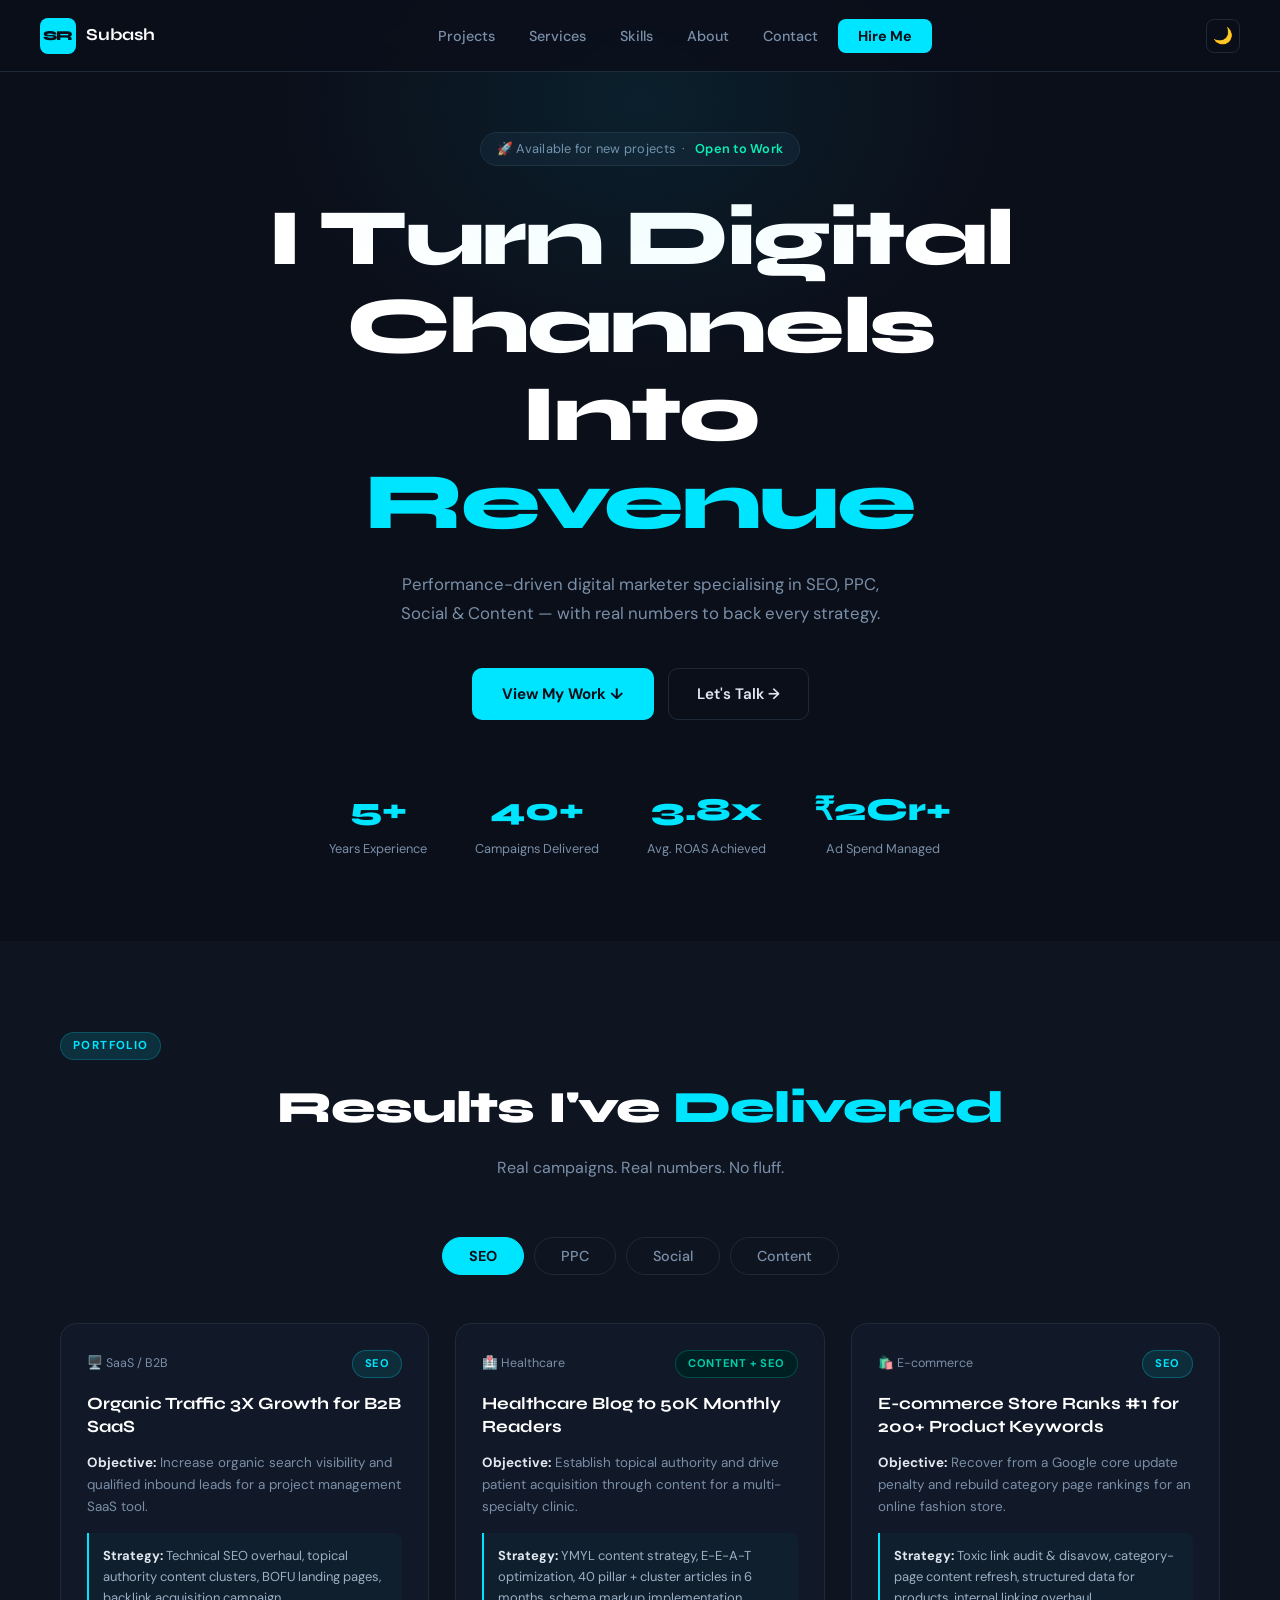
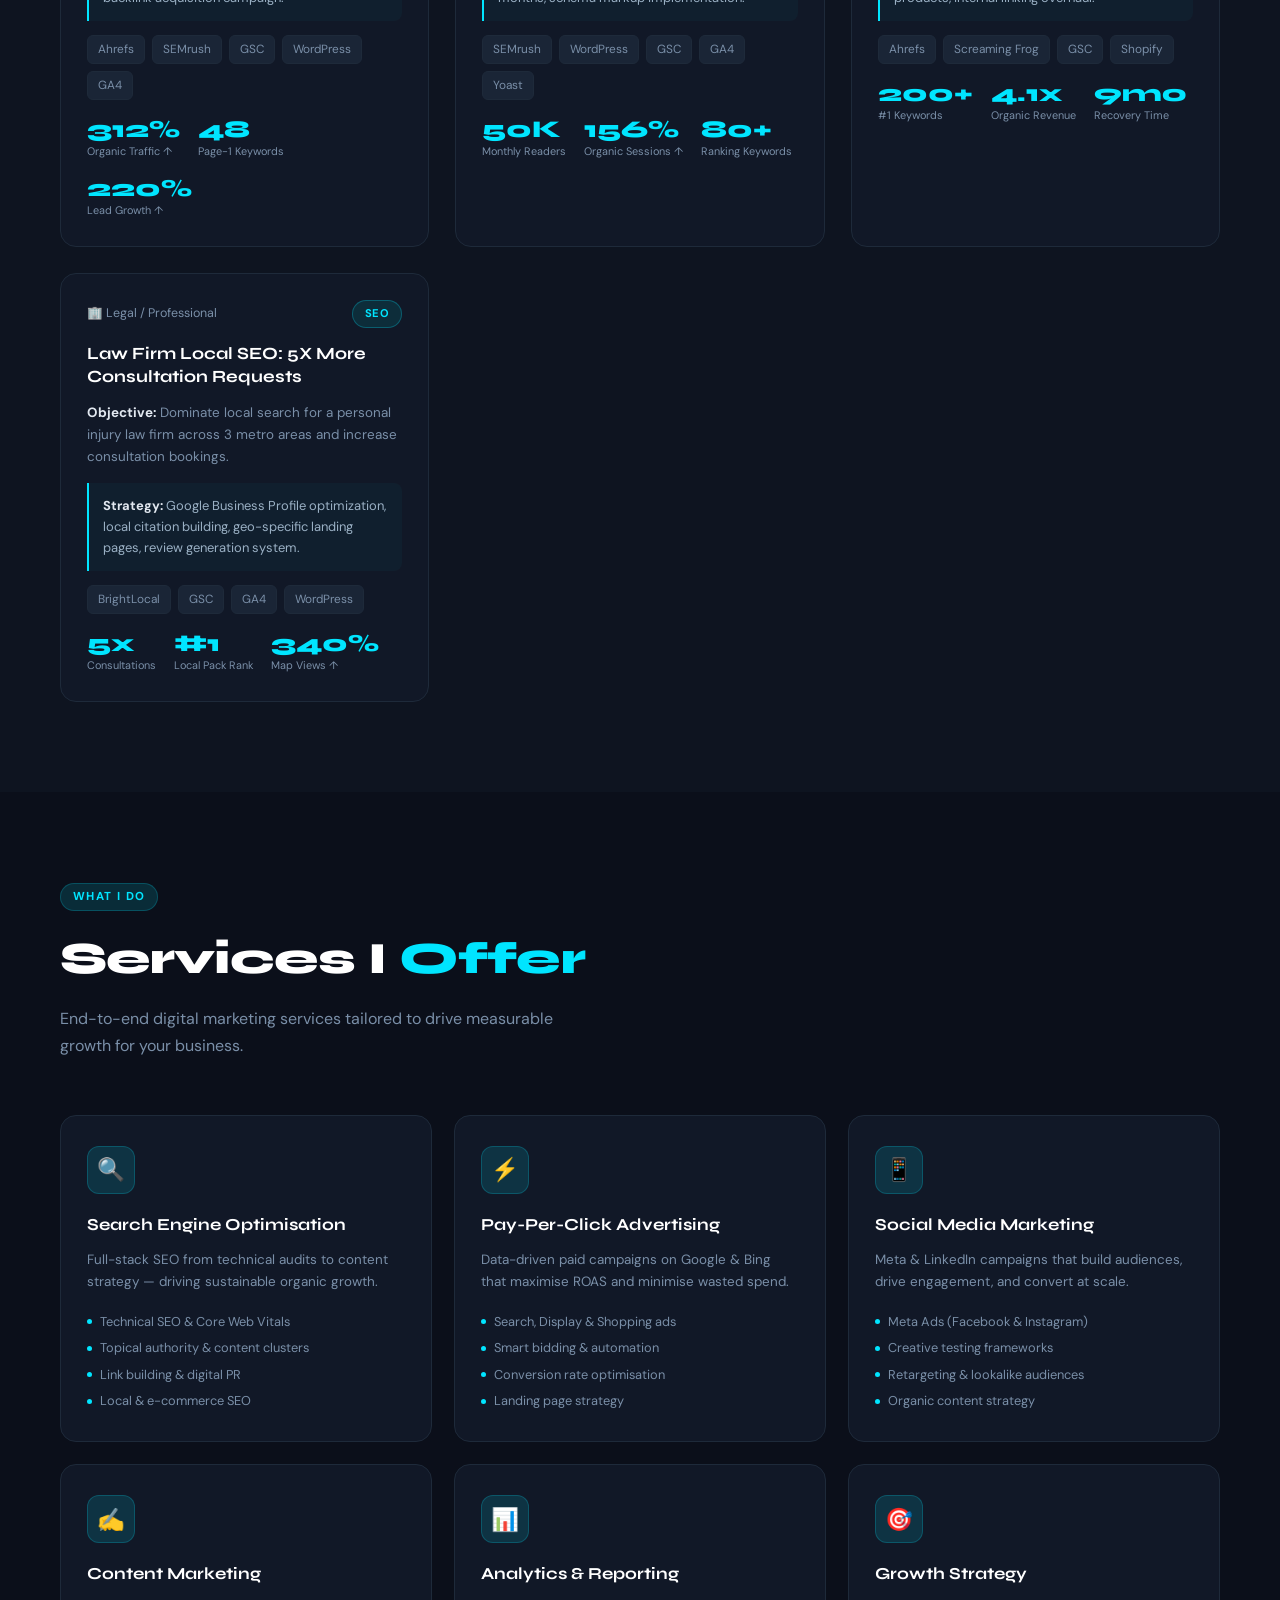
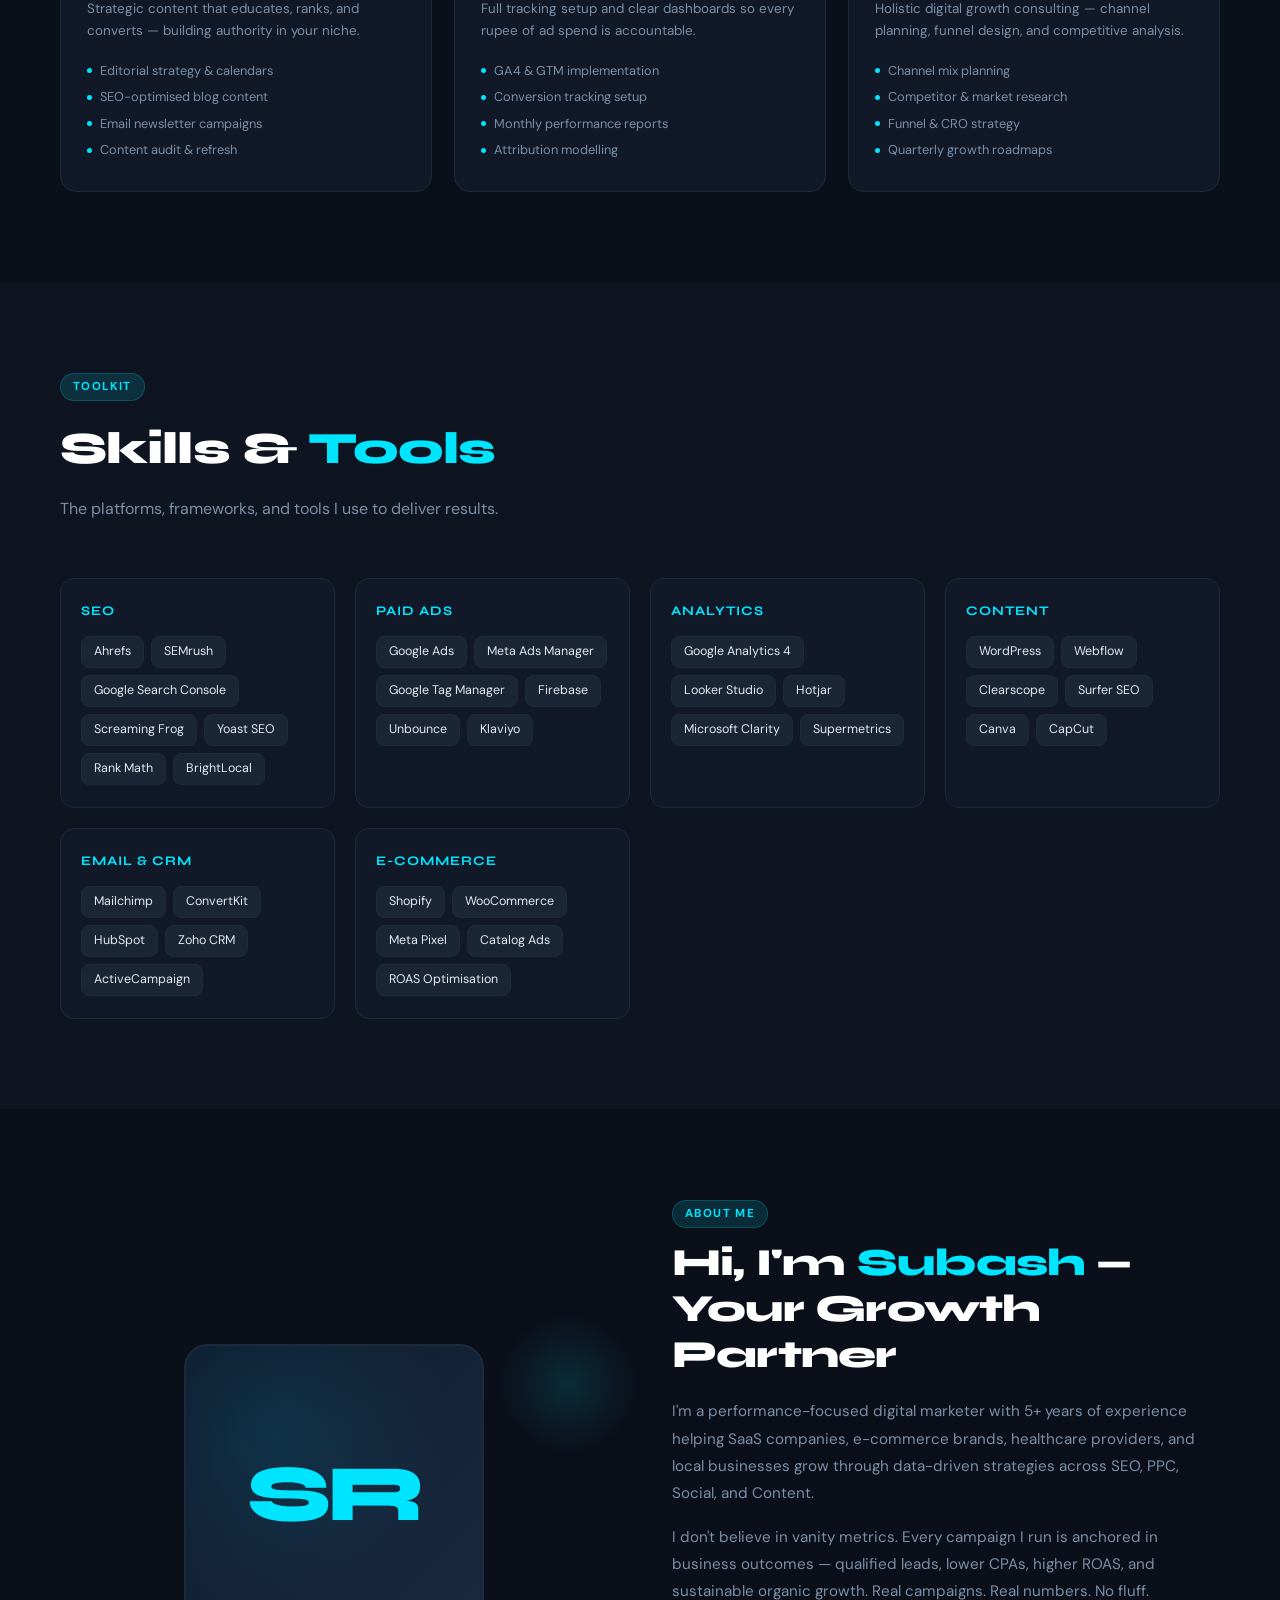
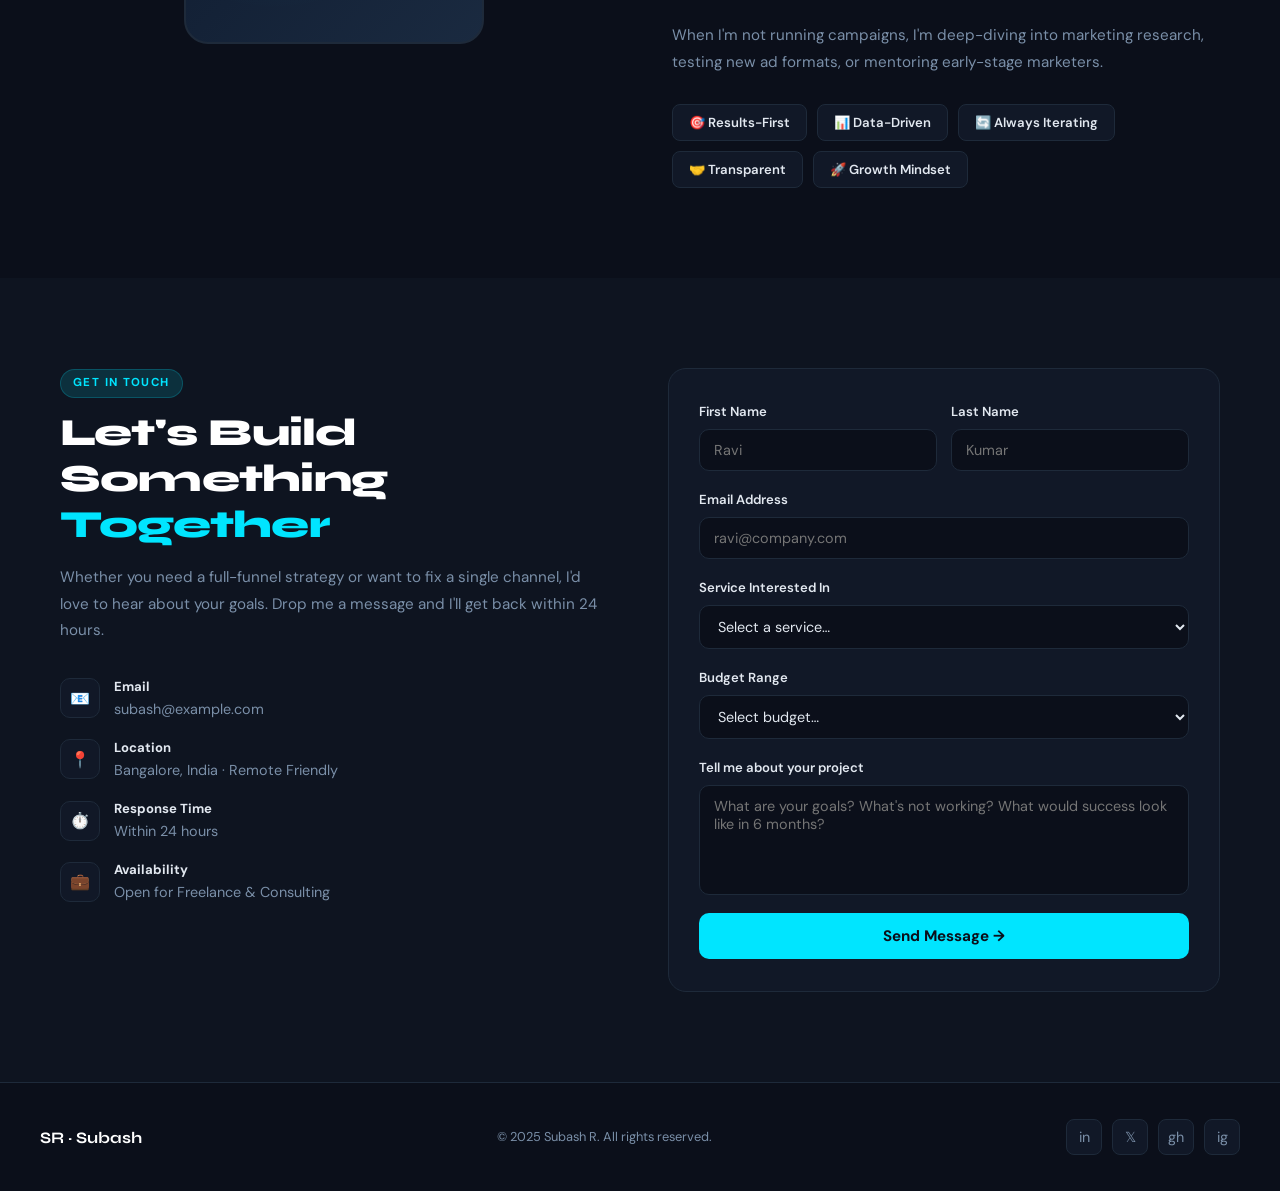
==== commit 1ebb785c: "Update index.html" ====
--- a/index.html
+++ b/index.html
@@ -1,703 +1,1476 @@
 <!DOCTYPE html>
 <html lang="en">
 <head>
-  <meta charset="UTF-8" />
-  <meta name="viewport" content="width=device-width, initial-scale=1.0" />
-  <meta name="description" content="Subash – Digital Marketing Specialist & SEO Expert with 2+ years of experience driving ic growth, PPC performance, and conversion optimization for brands." />
-  <meta name="keywords" content="Digital Marketing Specialist, SEO Expert, Google Ads, Meta Ads, Content Marketing, PPC, Social Media Marketing" />
-  <meta name="author" content="Subash" />
-  <meta property="og:title" content="Subash | Digital Marketing Specialist & SEO Expert" />
-  <meta property="og:description" content="Results-driven digital marketer with 2+ years helping brands grow ically, scale with paid ads, and convert visitors into customers." />
-  <meta property="og:type" content="website" />
-  <meta property="og:url" content="https://Subash.dev" />
-  <meta property="og:image" content="name.jpg" />
-  <title> Subash | Digital Marketing Specialist & SEO Expert</title>
-  <link rel="icon" type="image/svg+xml" href="data:image/svg+xml,<svg xmlns='http://www.w3.org/2000/svg' viewBox='0 0 100 100'><rect width='100' height='100' rx='20' fill='%230A0F1E'/><text y='.9em' font-size='80' x='10' fill='%2300D4FF'>A</text></svg>" />
-  <link rel="preconnect" href="https://fonts.googleapis.com" />
-  <link rel="preconnect" href="https://fonts.gstatic.com" crossorigin />
-  <link href="https://fonts.googleapis.com/css2?family=Syne:wght@400;500;600;700;800&family=DM+Sans:ital,opsz,wght@0,9..40,300;0,9..40,400;0,9..40,500;1,9..40,300&display=swap" rel="stylesheet" />
-  <link rel="stylesheet" href="https://cdnjs.cloudflare.com/ajax/libs/font-awesome/6.5.0/css/all.min.css" />
-  <link rel="stylesheet" href="style.css" />
-
-  <!-- Schema Markup -->
-  <script type="application/ld+json">
-  {
-    "@context": "https://schema.org",
-    "@type": "Person",
-    "name": "Subash",
-    "jobTitle": "Digital Marketing Specialist",
-    "url": "https://Subash.dev",
-    "sameAs": [
-      "https://www.linkedin.com/in/subashravi/",
-    ],
-    "knowsAbout": ["SEO", "Google Ads", "Meta Ads", "Content Marketing", "Social Media Marketing"]
+<meta charset="UTF-8" />
+<meta name="viewport" content="width=device-width, initial-scale=1.0"/>
+<title>Subash | Digital Marketer</title>
+<link href="https://fonts.googleapis.com/css2?family=Syne:wght@600;700;800&family=DM+Sans:ital,wght@0,400;0,500;0,600;1,400&display=swap" rel="stylesheet"/>
+<style>
+/* ══════════════════════════════════════
+   RESET & ROOT
+══════════════════════════════════════ */
+*, *::before, *::after { box-sizing: border-box; margin: 0; padding: 0; }
+html { scroll-behavior: smooth; }
+
+:root {
+  --bg:           #0b0f1a;
+  --bg2:          #0e1420;
+  --card-bg:      #111827;
+  --card-border:  #1e2a3a;
+  --accent:       #00e5ff;
+  --accent-dim:   #00e5ff22;
+  --accent2:      #0af0b0;
+  --text:         #e2e8f0;
+  --muted:        #7a8fa8;
+  --tag-bg:       #1a2536;
+  --nav-h:        72px;
+}
+
+body {
+  background: var(--bg);
+  color: var(--text);
+  font-family: 'DM Sans', sans-serif;
+  line-height: 1.6;
+  overflow-x: hidden;
+}
+
+/* ══════════════════════════════════════
+   NAVBAR
+══════════════════════════════════════ */
+nav {
+  position: fixed;
+  top: 0; left: 0; right: 0;
+  height: var(--nav-h);
+  display: flex;
+  align-items: center;
+  justify-content: space-between;
+  padding: 0 40px;
+  background: rgba(11,15,26,.85);
+  backdrop-filter: blur(14px);
+  border-bottom: 1px solid var(--card-border);
+  z-index: 100;
+}
+
+.nav-logo {
+  display: flex;
+  align-items: center;
+  gap: 10px;
+  text-decoration: none;
+}
+.nav-logo-icon {
+  width: 36px; height: 36px;
+  background: var(--accent);
+  border-radius: 8px;
+  display: flex; align-items: center; justify-content: center;
+  font-family: 'Syne', sans-serif;
+  font-weight: 800;
+  font-size: 0.85rem;
+  color: #0b0f1a;
+  letter-spacing: -0.02em;
+}
+.nav-logo-text {
+  font-family: 'Syne', sans-serif;
+  font-weight: 700;
+  font-size: 1.05rem;
+  color: #fff;
+}
+
+.nav-links {
+  display: flex;
+  align-items: center;
+  gap: 6px;
+  list-style: none;
+}
+.nav-links a {
+  text-decoration: none;
+  color: var(--muted);
+  font-size: 0.9rem;
+  font-weight: 500;
+  padding: 6px 14px;
+  border-radius: 8px;
+  transition: color .2s, background .2s;
+}
+.nav-links a:hover,
+.nav-links a.active { color: #fff; background: #ffffff0d; }
+
+.nav-hire {
+  background: var(--accent);
+  color: #0b0f1a !important;
+  font-weight: 700 !important;
+  border-radius: 8px !important;
+  padding: 8px 20px !important;
+  transition: opacity .2s !important;
+}
+.nav-hire:hover { opacity: .85; background: var(--accent) !important; }
+
+.nav-theme {
+  background: none;
+  border: 1.5px solid var(--card-border);
+  color: var(--muted);
+  width: 34px; height: 34px;
+  border-radius: 8px;
+  cursor: pointer;
+  font-size: 1rem;
+  display: flex; align-items: center; justify-content: center;
+  transition: border-color .2s, color .2s;
+  margin-left: 6px;
+}
+.nav-theme:hover { border-color: var(--accent); color: var(--accent); }
+
+/* hamburger */
+.nav-hamburger {
+  display: none;
+  flex-direction: column;
+  gap: 5px;
+  cursor: pointer;
+  background: none;
+  border: none;
+  padding: 4px;
+}
+.nav-hamburger span {
+  display: block;
+  width: 22px; height: 2px;
+  background: var(--text);
+  border-radius: 2px;
+  transition: all .2s;
+}
+
+/* ══════════════════════════════════════
+   HERO
+══════════════════════════════════════ */
+#home {
+  min-height: 100vh;
+  display: flex;
+  align-items: center;
+  justify-content: center;
+  text-align: center;
+  padding: calc(var(--nav-h) + 60px) 24px 80px;
+  position: relative;
+  overflow: hidden;
+}
+
+/* subtle mesh glow */
+#home::before {
+  content: '';
+  position: absolute;
+  top: -200px; left: 50%;
+  transform: translateX(-50%);
+  width: 800px; height: 600px;
+  background: radial-gradient(ellipse at center, #00e5ff14 0%, transparent 65%);
+  pointer-events: none;
+}
+
+.hero-badge {
+  display: inline-flex;
+  align-items: center;
+  gap: 7px;
+  padding: 6px 16px;
+  border-radius: 999px;
+  border: 1px solid var(--card-border);
+  background: var(--card-bg);
+  font-size: 0.8rem;
+  color: var(--muted);
+  margin-bottom: 28px;
+  letter-spacing: 0.02em;
+}
+.hero-badge span { color: var(--accent2); font-weight: 600; }
+
+.hero-title {
+  font-family: 'Syne', sans-serif;
+  font-size: clamp(2.6rem, 7vw, 5rem);
+  font-weight: 800;
+  line-height: 1.1;
+  letter-spacing: -0.03em;
+  color: #fff;
+  margin-bottom: 24px;
+  max-width: 800px;
+  margin-left: auto;
+  margin-right: auto;
+}
+.hero-title .hl { color: var(--accent); }
+
+.hero-sub {
+  font-size: 1.05rem;
+  color: var(--muted);
+  max-width: 520px;
+  margin: 0 auto 40px;
+  line-height: 1.7;
+}
+
+.hero-actions {
+  display: flex;
+  gap: 14px;
+  justify-content: center;
+  flex-wrap: wrap;
+}
+
+.btn-primary {
+  background: var(--accent);
+  color: #0b0f1a;
+  font-family: 'DM Sans', sans-serif;
+  font-weight: 700;
+  font-size: 0.95rem;
+  padding: 13px 30px;
+  border-radius: 10px;
+  border: none;
+  cursor: pointer;
+  text-decoration: none;
+  display: inline-flex; align-items: center; gap: 8px;
+  transition: opacity .2s, transform .15s;
+}
+.btn-primary:hover { opacity: .88; transform: translateY(-2px); }
+
+.btn-outline {
+  background: transparent;
+  color: var(--text);
+  font-family: 'DM Sans', sans-serif;
+  font-weight: 600;
+  font-size: 0.95rem;
+  padding: 13px 28px;
+  border-radius: 10px;
+  border: 1.5px solid var(--card-border);
+  cursor: pointer;
+  text-decoration: none;
+  display: inline-flex; align-items: center; gap: 8px;
+  transition: border-color .2s, transform .15s;
+}
+.btn-outline:hover { border-color: var(--accent); color: var(--accent); transform: translateY(-2px); }
+
+.hero-stats {
+  display: flex;
+  justify-content: center;
+  gap: 48px;
+  margin-top: 64px;
+  flex-wrap: wrap;
+}
+.hero-stat-item { text-align: center; }
+.hero-stat-value {
+  font-family: 'Syne', sans-serif;
+  font-size: 2rem;
+  font-weight: 800;
+  color: var(--accent);
+  display: block;
+}
+.hero-stat-label {
+  font-size: 0.8rem;
+  color: var(--muted);
+  margin-top: 2px;
+}
+
+/* ══════════════════════════════════════
+   SECTION COMMONS
+══════════════════════════════════════ */
+section { padding: 90px 24px; }
+
+.section-inner { max-width: 1160px; margin: 0 auto; }
+
+.section-eyebrow {
+  display: inline-block;
+  font-size: 0.72rem;
+  font-weight: 700;
+  letter-spacing: 0.12em;
+  text-transform: uppercase;
+  color: var(--accent);
+  margin-bottom: 12px;
+  padding: 4px 12px;
+  border-radius: 999px;
+  background: var(--accent-dim);
+  border: 1px solid #00e5ff33;
+}
+
+.section-title {
+  font-family: 'Syne', sans-serif;
+  font-size: clamp(1.8rem, 4vw, 2.8rem);
+  font-weight: 800;
+  color: #fff;
+  letter-spacing: -0.02em;
+  margin-bottom: 10px;
+}
+.section-title .hl { color: var(--accent); }
+
+.section-sub {
+  color: var(--muted);
+  font-size: 1rem;
+  max-width: 520px;
+  line-height: 1.7;
+  margin-bottom: 56px;
+}
+
+/* ══════════════════════════════════════
+   PROJECTS (CASE STUDIES)
+══════════════════════════════════════ */
+#projects { background: var(--bg2); }
+#projects .section-title,
+#projects .section-sub { text-align: center; margin-left: auto; margin-right: auto; }
+
+/* Filter tabs */
+.filter-tabs {
+  display: flex;
+  justify-content: center;
+  gap: 10px;
+  margin-bottom: 48px;
+  flex-wrap: wrap;
+}
+.tab-btn {
+  padding: 9px 26px;
+  border-radius: 999px;
+  border: 1.5px solid var(--card-border);
+  background: transparent;
+  color: var(--muted);
+  font-family: 'DM Sans', sans-serif;
+  font-size: 0.9rem;
+  font-weight: 500;
+  cursor: pointer;
+  transition: all .2s ease;
+}
+.tab-btn:hover { border-color: var(--accent); color: var(--accent); }
+.tab-btn.active {
+  background: var(--accent);
+  border-color: var(--accent);
+  color: #0b0f1a;
+  font-weight: 700;
+}
+
+/* Cards grid */
+.cards-grid {
+  display: none;
+  grid-template-columns: repeat(auto-fill, minmax(330px, 1fr));
+  gap: 26px;
+  animation: fadeUp .35s ease;
+}
+.cards-grid.active { display: grid; }
+
+@keyframes fadeUp {
+  from { opacity: 0; transform: translateY(14px); }
+  to   { opacity: 1; transform: translateY(0); }
+}
+
+/* Card */
+.card {
+  background: var(--card-bg);
+  border: 1.5px solid var(--card-border);
+  border-radius: 16px;
+  padding: 26px 26px 28px;
+  display: flex;
+  flex-direction: column;
+  gap: 14px;
+  transition: border-color .2s, transform .2s, box-shadow .2s;
+}
+.card:hover {
+  border-color: #2a3a52;
+  transform: translateY(-5px);
+  box-shadow: 0 16px 40px #00000050;
+}
+
+.card-header {
+  display: flex;
+  align-items: center;
+  justify-content: space-between;
+  gap: 8px;
+}
+.card-industry {
+  font-size: 0.78rem;
+  color: var(--muted);
+  display: flex;
+  align-items: center;
+  gap: 5px;
+}
+
+.badge {
+  padding: 4px 12px;
+  border-radius: 999px;
+  font-size: 0.7rem;
+  font-weight: 700;
+  letter-spacing: 0.05em;
+  text-transform: uppercase;
+  white-space: nowrap;
+}
+.badge-seo        { background: #0d2d3a; color: #00e5ff; border: 1px solid #00e5ff44; }
+.badge-ppc        { background: #1e2800; color: #b8e000; border: 1px solid #b8e00044; }
+.badge-social     { background: #2a1035; color: #dd88ff; border: 1px solid #dd88ff44; }
+.badge-content    { background: #001f22; color: #00ccaa; border: 1px solid #00ccaa44; }
+.badge-cnt-seo    { background: #001f22; color: #00ccaa; border: 1px solid #00ccaa44; }
+
+.card-title {
+  font-family: 'Syne', sans-serif;
+  font-size: 1.07rem;
+  font-weight: 700;
+  color: #fff;
+  line-height: 1.35;
+}
+
+.card-objective {
+  font-size: 0.84rem;
+  color: var(--muted);
+  line-height: 1.65;
+}
+.card-objective strong { color: var(--text); }
+
+.strategy-block {
+  border-left: 2.5px solid var(--accent);
+  background: #00e5ff08;
+  padding: 12px 14px;
+  border-radius: 0 8px 8px 0;
+  font-size: 0.81rem;
+  color: #9ab0c4;
+  line-height: 1.65;
+}
+.strategy-block strong { color: var(--text); }
+
+.tool-tags { display: flex; flex-wrap: wrap; gap: 7px; }
+.tag {
+  background: var(--tag-bg);
+  color: var(--muted);
+  font-size: 0.74rem;
+  padding: 4px 10px;
+  border-radius: 6px;
+  border: 1px solid var(--card-border);
+}
+
+.stats-row {
+  display: flex;
+  gap: 18px;
+  margin-top: 4px;
+  flex-wrap: wrap;
+}
+.stat-item { display: flex; flex-direction: column; gap: 2px; }
+.stat-value {
+  font-family: 'Syne', sans-serif;
+  font-size: 1.5rem;
+  font-weight: 800;
+  color: var(--accent);
+  line-height: 1;
+}
+.stat-label {
+  font-size: 0.68rem;
+  color: var(--muted);
+  line-height: 1.4;
+}
+
+/* ══════════════════════════════════════
+   SERVICES
+══════════════════════════════════════ */
+#services { background: var(--bg); }
+
+.services-grid {
+  display: grid;
+  grid-template-columns: repeat(auto-fill, minmax(280px, 1fr));
+  gap: 22px;
+}
+
+.service-card {
+  background: var(--card-bg);
+  border: 1.5px solid var(--card-border);
+  border-radius: 16px;
+  padding: 30px 26px;
+  transition: border-color .2s, transform .2s;
+}
+.service-card:hover { border-color: #2a3a52; transform: translateY(-4px); }
+
+.service-icon {
+  width: 48px; height: 48px;
+  border-radius: 12px;
+  background: var(--accent-dim);
+  border: 1px solid #00e5ff33;
+  display: flex; align-items: center; justify-content: center;
+  font-size: 1.4rem;
+  margin-bottom: 18px;
+}
+
+.service-title {
+  font-family: 'Syne', sans-serif;
+  font-size: 1.05rem;
+  font-weight: 700;
+  color: #fff;
+  margin-bottom: 10px;
+}
+
+.service-desc {
+  font-size: 0.84rem;
+  color: var(--muted);
+  line-height: 1.65;
+  margin-bottom: 18px;
+}
+
+.service-list {
+  list-style: none;
+  display: flex;
+  flex-direction: column;
+  gap: 6px;
+}
+.service-list li {
+  font-size: 0.8rem;
+  color: var(--muted);
+  display: flex;
+  align-items: center;
+  gap: 8px;
+}
+.service-list li::before {
+  content: '';
+  width: 5px; height: 5px;
+  border-radius: 50%;
+  background: var(--accent);
+  flex-shrink: 0;
+}
+
+/* ══════════════════════════════════════
+   SKILLS
+══════════════════════════════════════ */
+#skills { background: var(--bg2); }
+
+.skills-grid {
+  display: grid;
+  grid-template-columns: repeat(auto-fill, minmax(220px, 1fr));
+  gap: 20px;
+}
+
+.skill-group {
+  background: var(--card-bg);
+  border: 1.5px solid var(--card-border);
+  border-radius: 14px;
+  padding: 22px 20px;
+}
+
+.skill-group-title {
+  font-family: 'Syne', sans-serif;
+  font-size: 0.82rem;
+  font-weight: 700;
+  color: var(--accent);
+  letter-spacing: 0.08em;
+  text-transform: uppercase;
+  margin-bottom: 14px;
+}
+
+.skill-pills { display: flex; flex-wrap: wrap; gap: 7px; }
+.skill-pill {
+  background: var(--tag-bg);
+  border: 1px solid var(--card-border);
+  color: var(--text);
+  font-size: 0.78rem;
+  padding: 5px 12px;
+  border-radius: 8px;
+  transition: border-color .2s, color .2s;
+}
+.skill-pill:hover { border-color: var(--accent); color: var(--accent); }
+
+/* ══════════════════════════════════════
+   ABOUT
+══════════════════════════════════════ */
+#about { background: var(--bg); }
+
+.about-grid {
+  display: grid;
+  grid-template-columns: 1fr 1fr;
+  gap: 64px;
+  align-items: center;
+}
+
+.about-avatar-wrap {
+  position: relative;
+  display: flex;
+  justify-content: center;
+}
+
+.about-avatar {
+  width: 300px; height: 300px;
+  border-radius: 24px;
+  background: linear-gradient(135deg, #0e1a2e 0%, #1a2a40 100%);
+  border: 2px solid var(--card-border);
+  display: flex;
+  align-items: center;
+  justify-content: center;
+  font-family: 'Syne', sans-serif;
+  font-size: 5rem;
+  font-weight: 800;
+  color: var(--accent);
+  letter-spacing: -0.05em;
+  position: relative;
+  overflow: hidden;
+}
+.about-avatar::after {
+  content: '';
+  position: absolute;
+  inset: 0;
+  background: radial-gradient(ellipse at 30% 30%, #00e5ff18 0%, transparent 60%);
+}
+
+.about-glow {
+  position: absolute;
+  top: -30px; right: -30px;
+  width: 140px; height: 140px;
+  border-radius: 50%;
+  background: radial-gradient(circle, #00e5ff22, transparent 70%);
+  pointer-events: none;
+}
+
+.about-text h2 {
+  font-family: 'Syne', sans-serif;
+  font-size: clamp(1.6rem, 3.5vw, 2.4rem);
+  font-weight: 800;
+  color: #fff;
+  letter-spacing: -0.02em;
+  margin-bottom: 20px;
+  line-height: 1.2;
+}
+.about-text h2 .hl { color: var(--accent); }
+
+.about-text p {
+  color: var(--muted);
+  font-size: 0.95rem;
+  line-height: 1.8;
+  margin-bottom: 16px;
+}
+
+.about-values {
+  display: flex;
+  flex-wrap: wrap;
+  gap: 10px;
+  margin-top: 28px;
+}
+.about-value-tag {
+  background: var(--card-bg);
+  border: 1.5px solid var(--card-border);
+  color: var(--text);
+  font-size: 0.82rem;
+  font-weight: 600;
+  padding: 7px 16px;
+  border-radius: 8px;
+}
+
+/* ══════════════════════════════════════
+   CONTACT
+══════════════════════════════════════ */
+#contact { background: var(--bg2); }
+
+.contact-wrap {
+  display: grid;
+  grid-template-columns: 1fr 1fr;
+  gap: 56px;
+  align-items: start;
+}
+
+.contact-info h2 {
+  font-family: 'Syne', sans-serif;
+  font-size: clamp(1.6rem, 3.5vw, 2.4rem);
+  font-weight: 800;
+  color: #fff;
+  letter-spacing: -0.02em;
+  margin-bottom: 16px;
+  line-height: 1.2;
+}
+.contact-info h2 .hl { color: var(--accent); }
+.contact-info p { color: var(--muted); font-size: 0.95rem; line-height: 1.75; margin-bottom: 32px; }
+
+.contact-details { display: flex; flex-direction: column; gap: 16px; }
+.contact-detail-item {
+  display: flex;
+  align-items: center;
+  gap: 14px;
+  font-size: 0.9rem;
+  color: var(--muted);
+}
+.contact-detail-icon {
+  width: 40px; height: 40px;
+  border-radius: 10px;
+  background: var(--card-bg);
+  border: 1px solid var(--card-border);
+  display: flex; align-items: center; justify-content: center;
+  font-size: 1rem;
+  flex-shrink: 0;
+}
+.contact-detail-item strong { color: var(--text); display: block; font-size: 0.82rem; margin-bottom: 1px; }
+
+/* form */
+.contact-form {
+  background: var(--card-bg);
+  border: 1.5px solid var(--card-border);
+  border-radius: 18px;
+  padding: 32px 30px;
+  display: flex;
+  flex-direction: column;
+  gap: 18px;
+}
+
+.form-group { display: flex; flex-direction: column; gap: 7px; }
+.form-group label { font-size: 0.82rem; font-weight: 600; color: var(--text); }
+
+.form-group input,
+.form-group textarea,
+.form-group select {
+  background: var(--bg);
+  border: 1.5px solid var(--card-border);
+  border-radius: 10px;
+  color: var(--text);
+  font-family: 'DM Sans', sans-serif;
+  font-size: 0.9rem;
+  padding: 11px 14px;
+  outline: none;
+  transition: border-color .2s;
+  width: 100%;
+  resize: none;
+}
+.form-group input:focus,
+.form-group textarea:focus,
+.form-group select:focus { border-color: var(--accent); }
+.form-group textarea { min-height: 110px; }
+
+.form-row { display: grid; grid-template-columns: 1fr 1fr; gap: 14px; }
+
+.form-submit {
+  background: var(--accent);
+  color: #0b0f1a;
+  font-family: 'DM Sans', sans-serif;
+  font-weight: 700;
+  font-size: 0.95rem;
+  padding: 13px;
+  border-radius: 10px;
+  border: none;
+  cursor: pointer;
+  transition: opacity .2s;
+  width: 100%;
+}
+.form-submit:hover { opacity: .85; }
+
+/* ══════════════════════════════════════
+   FOOTER
+══════════════════════════════════════ */
+footer {
+  background: var(--bg);
+  border-top: 1px solid var(--card-border);
+  padding: 36px 40px;
+  display: flex;
+  align-items: center;
+  justify-content: space-between;
+  flex-wrap: wrap;
+  gap: 16px;
+}
+.footer-brand {
+  font-family: 'Syne', sans-serif;
+  font-weight: 700;
+  font-size: 1rem;
+  color: #fff;
+}
+.footer-copy { font-size: 0.8rem; color: var(--muted); }
+.footer-socials { display: flex; gap: 10px; }
+.footer-social {
+  width: 36px; height: 36px;
+  border-radius: 8px;
+  border: 1px solid var(--card-border);
+  background: var(--card-bg);
+  display: flex; align-items: center; justify-content: center;
+  font-size: 0.9rem;
+  text-decoration: none;
+  color: var(--muted);
+  transition: border-color .2s, color .2s;
+}
+.footer-social:hover { border-color: var(--accent); color: var(--accent); }
+
+/* ══════════════════════════════════════
+   SCROLL-TO-TOP
+══════════════════════════════════════ */
+#scrollTop {
+  position: fixed;
+  bottom: 28px; right: 28px;
+  width: 44px; height: 44px;
+  border-radius: 50%;
+  background: var(--accent);
+  color: #0b0f1a;
+  border: none;
+  cursor: pointer;
+  font-size: 1.1rem;
+  display: flex; align-items: center; justify-content: center;
+  box-shadow: 0 4px 20px #00e5ff33;
+  opacity: 0;
+  transform: translateY(12px);
+  transition: opacity .3s, transform .3s;
+  z-index: 99;
+}
+#scrollTop.visible { opacity: 1; transform: translateY(0); }
+
+/* ══════════════════════════════════════
+   RESPONSIVE
+══════════════════════════════════════ */
+@media (max-width: 900px) {
+  .about-grid { grid-template-columns: 1fr; }
+  .about-avatar-wrap { display: none; }
+  .contact-wrap { grid-template-columns: 1fr; }
+}
+@media (max-width: 680px) {
+  nav { padding: 0 20px; }
+  .nav-links { display: none; }
+  .nav-links.open {
+    display: flex;
+    flex-direction: column;
+    position: absolute;
+    top: var(--nav-h);
+    left: 0; right: 0;
+    background: #0e1420f5;
+    padding: 16px 20px 20px;
+    border-bottom: 1px solid var(--card-border);
+    gap: 4px;
+    backdrop-filter: blur(12px);
   }
-  </script>
+  .nav-hamburger { display: flex; }
+  .form-row { grid-template-columns: 1fr; }
+  footer { flex-direction: column; text-align: center; }
+  .hero-stats { gap: 28px; }
+  .contact-form { padding: 24px 20px; }
+}
+</style>
 </head>
 <body>
 
-<!-- ===== NAVBAR ===== -->
-<nav class="navbar" id="navbar">
-  <div class="nav-container">
-    <a href="#hero" class="nav-logo">
-      <span class="logo-mark">SR</span>
-      <span class="logo-text">Subash</span>
-    </a>
-    <ul class="nav-links" id="navLinks">
-      <li><a href="#projects">Projects</a></li>
-      <li><a href="#services">Services</a></li>
-      <li><a href="#skills">Skills</a></li>
-      <li><a href="#about">About</a></li>
-      <li><a href="#contact">Contact</a></li>
-    </ul>
-    <div class="nav-actions">
-      <button class="theme-toggle" id="themeToggle" aria-label="Toggle theme">
-        <i class="fa-solid fa-moon"></i>
-      </button>
-      <a href="#contact" class="btn btn-primary btn-sm">Hire Me</a>
-    </div>
-    <button class="hamburger" id="hamburger" aria-label="Menu">
+<!-- ══════════════════ NAVBAR ══════════════════ -->
+<nav>
+  <a href="#home" class="nav-logo">
+    <div class="nav-logo-icon">SR</div>
+    <span class="nav-logo-text">Subash</span>
+  </a>
+
+  <ul class="nav-links" id="navLinks">
+    <li><a href="#projects" class="active">Projects</a></li>
+    <li><a href="#services">Services</a></li>
+    <li><a href="#skills">Skills</a></li>
+    <li><a href="#about">About</a></li>
+    <li><a href="#contact">Contact</a></li>
+    <li><a href="#contact" class="nav-hire">Hire Me</a></li>
+  </ul>
+
+  <div style="display:flex;align-items:center;gap:8px;">
+    <button class="nav-theme" onclick="toggleTheme()" title="Toggle theme">🌙</button>
+    <button class="nav-hamburger" id="hamburger" onclick="toggleNav()" aria-label="Menu">
       <span></span><span></span><span></span>
     </button>
   </div>
 </nav>
 
-<!-- ===== HERO SECTION ===== -->
-<section class="hero" id="hero">
-  <div class="hero-bg">
-    <div class="hero-grid"></div>
-    <div class="hero-glow glow-1"></div>
-    <div class="hero-glow glow-2"></div>
-  </div>
-  <div class="container hero-container">
-    <div class="hero-content">
-      <div class="hero-badge">
-        <span class="badge-dot"></span>
-        Available for new opportunities
-      </div>
-      <h1 class="hero-name">Subash <span class="accent">Ravi</span></h1>
-      <div class="hero-title">
-        <span class="typing-text" id="typingText"></span><span class="cursor">|</span>
-      </div>
-      <p class="hero-bio">
-        I turn ic traffic into measurable revenue. Specializing in SEO, paid media, and data-driven content strategy — I've helped brands achieve <strong>300%+ ic growth</strong> and reduce CPL by <strong>40%</strong> within 6 months.
-      </p>
-      <div class="hero-cta">
-        <a href="#contact" class="btn btn-primary"><i class="fa-solid fa-briefcase"></i> Hire Me</a>
-        <a href="subash-resume.pdf" class="btn btn-outline" download="subash-resume.pdf">
-  <i class="fa-solid fa-download"></i> Download Resume
-</a>
-        <a href="#projects" class="btn btn-ghost">View Projects <i class="fa-solid fa-arrow-right"></i></a>
-      </div>
-      <div class="hero-socials">
-        <a href="https://www.linkedin.com/in/subashravi/" target="_blank" class="social-link" aria-label="LinkedIn"><i class="fa-brands fa-linkedin-in"></i></a>
-        <a href="mailto:rsubashdigitalmarketer@gmail.com" class="social-link" aria-label="Email"><i class="fa-solid fa-envelope"></i></a>
-        <a href="https://wa.me/919677916364?text=" target="_blank" class="social-link" aria-label="WhatsApp"><i class="fa-brands fa-whatsapp"></i></a>
-      </div>
+<!-- ══════════════════ HERO ══════════════════ -->
+<section id="home">
+  <div>
+    <div class="hero-badge">🚀 Available for new projects &nbsp;·&nbsp; <span>Open to Work</span></div>
+    <h1 class="hero-title">
+      I Turn Digital<br>Channels Into <span class="hl">Revenue</span>
+    </h1>
+    <p class="hero-sub">
+      Performance-driven digital marketer specialising in SEO, PPC, Social &amp; Content — with real numbers to back every strategy.
+    </p>
+    <div class="hero-actions">
+      <a href="#projects" class="btn-primary">View My Work ↓</a>
+      <a href="#contact" class="btn-outline">Let's Talk →</a>
     </div>
-    <div class="hero-visual">
-      <div class="hero-image-wrap">
-        <div class="hero-image-ring"></div>
-        <img src="name.jpg" alt="Subash Ravi - Digital Marketing Specialist" class="hero-image">
-        <div class="hero-image-badge badge-exp">
-          <span class="badge-num">2+</span>
-          <span class="badge-lbl">Years Exp</span>
-        </div>
-        <div class="hero-image-badge badge-proj">
-          <span class="badge-num">30+</span>
-          <span class="badge-lbl">Projects</span>
-        </div>
-      </div>
-    </div>
-  </div>
-  <div class="hero-scroll-hint">
-    <a href="#about"><i class="fa-solid fa-chevron-down"></i></a>
-  </div>
-</section>
-
-<!-- ===== STATS COUNTER ===== -->
-<section class="stats-strip" id="stats">
-  <div class="container">
-    <div class="stats-grid">
-      <div class="stat-item" data-target="300">
-        <span class="stat-num"><span class="counter">0</span>%</span>
-        <span class="stat-label">Avg ic Growth</span>
-      </div>
-      <div class="stat-item" data-target="40">
-        <span class="stat-num"><span class="counter">0</span>%</span>
-        <span class="stat-label">CPL Reduction</span>
-      </div>
-      <div class="stat-item" data-target="30">
-        <span class="stat-num"><span class="counter">0</span>+</span>
-        <span class="stat-label">Campaigns Managed</span>
-      </div>
-      <div class="stat-item" data-target="50">
-        <span class="stat-num">₹<span class="counter">0</span>L+</span>
-        <span class="stat-label">Ad Spend Managed</span>
-      </div>
-      <div class="stat-item" data-target="95">
-        <span class="stat-num"><span class="counter">0</span>%</span>
-        <span class="stat-label">Client Satisfaction</span>
+    <div class="hero-stats">
+      <div class="hero-stat-item">
+        <span class="hero-stat-value">5+</span>
+        <span class="hero-stat-label">Years Experience</span>
+      </div>
+      <div class="hero-stat-item">
+        <span class="hero-stat-value">40+</span>
+        <span class="hero-stat-label">Campaigns Delivered</span>
+      </div>
+      <div class="hero-stat-item">
+        <span class="hero-stat-value">3.8x</span>
+        <span class="hero-stat-label">Avg. ROAS Achieved</span>
+      </div>
+      <div class="hero-stat-item">
+        <span class="hero-stat-value">₹2Cr+</span>
+        <span class="hero-stat-label">Ad Spend Managed</span>
       </div>
     </div>
   </div>
 </section>
-  <!-- ===== CASE STUDIES SECTION ===== -->
-<section class="projects section section-alt" id="projects">
-  <div class="container">
-    <div class="section-header">
-      <span class="section-tag">Case Studies</span>
-      <h2 class="section-title">Results I've <span class="accent">Delivered</span></h2>
-      <p class="section-subtitle">Real campaigns. Real numbers. No fluff.</p>
+
+<!-- ══════════════════ PROJECTS ══════════════════ -->
+<section id="projects">
+  <div class="section-inner">
+    <span class="section-eyebrow">Portfolio</span>
+    <h2 class="section-title">Results I've <span class="hl">Delivered</span></h2>
+    <p class="section-sub">Real campaigns. Real numbers. No fluff.</p>
+
+    <!-- Tabs: SEO | PPC | Social | Content -->
+    <div class="filter-tabs">
+      <button class="tab-btn active" onclick="showTab('seo', this)">SEO</button>
+      <button class="tab-btn" onclick="showTab('ppc', this)">PPC</button>
+      <button class="tab-btn" onclick="showTab('social', this)">Social</button>
+      <button class="tab-btn" onclick="showTab('content', this)">Content</button>
     </div>
-    <div class="filter-bar">
-      <button class="filter-btn active" data-filter="all">All</button>
-      <button class="filter-btn" data-filter="seo">SEO</button>
-      <button class="filter-btn" data-filter="ppc">PPC</button>
-      <button class="filter-btn" data-filter="social">Social</button>
-      <button class="filter-btn" data-filter="content">Content</button>
-    </div>
-     <div class="projects-grid">
-      <div class="project-card reveal" data-category="seo">
-        <div class="project-header">
-          <div class="project-industry"><i class="fa-solid fa-building"></i> SaaS / B2B</div>
-          <div class="project-type">SEO</div>
-        </div>
-        <h3 class="project-title">Organic Traffic 3X Growth for B2B SaaS</h3>
-        <p class="project-objective"><strong>Objective:</strong> Increase organic search visibility and qualified inbound leads for a project management SaaS tool.</p>
-        <div class="project-strategy">
-          <strong>Strategy:</strong> Technical SEO overhaul, topical authority content clusters, BOFU landing pages, backlink acquisition campaign.
-        </div>
-        <div class="project-tools">
-          <span>Ahrefs</span><span>SEMrush</span><span>GSC</span><span>WordPress</span><span>GA4</span>
-        </div>
-        <div class="project-results">
-          <div class="result-item">
-            <span class="result-val">312%</span>
-            <span class="result-lbl">Organic Traffic ↑</span>
-          </div>
-          <div class="result-item">
-            <span class="result-val">48</span>
-            <span class="result-lbl">Page-1 Keywords</span>
-          </div>
-          <div class="result-item">
-            <span class="result-val">220%</span>
-            <span class="result-lbl">Lead Growth ↑</span>
-          </div>
-        </div>
-        <div class="project-cta">
-          <a href="seo-case-study-1.html" class="btn btn-primary btn-sm">View Full Case Study</a>
-          <a href="#" class="btn btn-ghost btn-sm"><i class="fa-solid fa-file-arrow-down"></i> Download Report</a>
-        </div>
-      </div>
-
-      <div class="project-card reveal" data-category="ppc">
-        <div class="project-header">
-          <div class="project-industry"><i class="fa-solid fa-house"></i> Real Estate</div>
-          <div class="project-type">PPC</div>
-        </div>
-        <h3 class="project-title">Google Ads CPL Cut by 42% for Real Estate</h3>
-        <p class="project-objective"><strong>Objective:</strong> Reduce cost per lead while increasing volume of qualified property inquiries from Google Ads campaigns.</p>
-        <div class="project-strategy">
-          <strong>Strategy:</strong> Restructured ad groups, implemented RSLA bid strategies, created geo-targeted landing pages, enabled call & form extensions.
-        </div>
-        <div class="project-tools">
-          <span>Google Ads</span><span>GA4</span><span>Google Tag Manager</span><span>Unbounce</span>
-        </div>
-        <div class="project-results">
-          <div class="result-item">
-            <span class="result-val">42%</span>
-            <span class="result-lbl">CPL Reduction</span>
-          </div>
-          <div class="result-item">
-            <span class="result-val">3.8x</span>
-            <span class="result-lbl">ROAS Achieved</span>
-          </div>
-          <div class="result-item">
-            <span class="result-val">185%</span>
-            <span class="result-lbl">Lead Volume ↑</span>
-          </div>
-        </div>
-        <div class="project-cta">
-          <a href="#" class="btn btn-primary btn-sm">View Full Case Study</a>
-          <a href="#" class="btn btn-ghost btn-sm"><i class="fa-solid fa-file-arrow-down"></i> Download Report</a>
-        </div>
-      </div>
-
-      <div class="project-card reveal" data-category="social">
-        <div class="project-industry-tag"><i class="fa-solid fa-shirt"></i> E-commerce / Fashion</div>
-        <div class="project-header">
-          <div class="project-industry"><i class="fa-solid fa-shirt"></i> E-commerce</div>
-          <div class="project-type">Social</div>
-        </div>
-        <h3 class="project-title">Meta Ads 4.2x ROAS for Fashion Brand</h3>
-        <p class="project-objective"><strong>Objective:</strong> Launch Meta advertising for a D2C fashion label with zero previous paid social presence.</p>
-        <div class="project-strategy">
-          <strong>Strategy:</strong> Audience research, creative testing framework (10 variations), retargeting funnels, Catalog Ads integration for product remarketing.
-        </div>
-        <div class="project-tools">
-          <span>Meta Ads Manager</span><span>Canva</span><span>Pixel</span><span>Klaviyo</span>
-        </div>
-        <div class="project-results">
-          <div class="result-item">
-            <span class="result-val">4.2x</span>
-            <span class="result-lbl">ROAS</span>
-          </div>
-          <div class="result-item">
-            <span class="result-val">67%</span>
-            <span class="result-lbl">CTR Improvement</span>
-          </div>
-          <div class="result-item">
-            <span class="result-val">290%</span>
-            <span class="result-lbl">Revenue Growth</span>
-          </div>
-        </div>
-        <div class="project-cta">
-          <a href="#" class="btn btn-primary btn-sm">View Full Case Study</a>
-          <a href="#" class="btn btn-ghost btn-sm"><i class="fa-solid fa-file-arrow-down"></i> Download Report</a>
-        </div>
-      </div>
-
-      <div class="project-card reveal" data-category="content seo">
-        <div class="project-header">
-          <div class="project-industry"><i class="fa-solid fa-heartbeat"></i> Healthcare</div>
-          <div class="project-type">Content + SEO</div>
-        </div>
-        <h3 class="project-title">Healthcare Blog to 50K Monthly Readers</h3>
-        <p class="project-objective"><strong>Objective:</strong> Establish topical authority and drive patient acquisition through ic content for a multi-specialty clinic.</p>
-        <div class="project-strategy">
-          <strong>Strategy:</strong> YMYL content strategy, E-E-A-T optimization, 40 pillar + cluster articles in 6 months, schema markup implementation.
-        </div>
-        <div class="project-tools">
-          <span>SEMrush</span><span>WordPress</span><span>GSC</span><span>GA4</span><span>Yoast</span>
-        </div>
-        <div class="project-results">
-          <div class="result-item">
-            <span class="result-val">50K</span>
-            <span class="result-lbl">Monthly Readers</span>
-          </div>
-          <div class="result-item">
-            <span class="result-val">156%</span>
-            <span class="result-lbl">ic Sessions ↑</span>
-          </div>
-          <div class="result-item">
-            <span class="result-val">80+</span>
-            <span class="result-lbl">Ranking Keywords</span>
-          </div>
-        </div>
-        <div class="project-cta">
-          <a href="#" class="btn btn-primary btn-sm">View Full Case Study</a>
-          <a href="#" class="btn btn-ghost btn-sm"><i class="fa-solid fa-file-arrow-down"></i> Download Report</a>
-        </div>
-      </div>
+
+    <!-- ── SEO – 4 Case Studies ── -->
+    <div class="cards-grid active" id="tab-seo">
+
+      <div class="card">
+        <div class="card-header">
+          <div class="card-industry">🖥️ SaaS / B2B</div>
+          <span class="badge badge-seo">SEO</span>
+        </div>
+        <div class="card-title">Organic Traffic 3X Growth for B2B SaaS</div>
+        <div class="card-objective"><strong>Objective:</strong> Increase organic search visibility and qualified inbound leads for a project management SaaS tool.</div>
+        <div class="strategy-block"><strong>Strategy:</strong> Technical SEO overhaul, topical authority content clusters, BOFU landing pages, backlink acquisition campaign.</div>
+        <div class="tool-tags">
+          <span class="tag">Ahrefs</span><span class="tag">SEMrush</span><span class="tag">GSC</span><span class="tag">WordPress</span><span class="tag">GA4</span>
+        </div>
+        <div class="stats-row">
+          <div class="stat-item"><span class="stat-value">312%</span><span class="stat-label">Organic Traffic ↑</span></div>
+          <div class="stat-item"><span class="stat-value">48</span><span class="stat-label">Page-1 Keywords</span></div>
+          <div class="stat-item"><span class="stat-value">220%</span><span class="stat-label">Lead Growth ↑</span></div>
+        </div>
+      </div>
+
+      <div class="card">
+        <div class="card-header">
+          <div class="card-industry">🏥 Healthcare</div>
+          <span class="badge badge-cnt-seo">Content + SEO</span>
+        </div>
+        <div class="card-title">Healthcare Blog to 50K Monthly Readers</div>
+        <div class="card-objective"><strong>Objective:</strong> Establish topical authority and drive patient acquisition through content for a multi-specialty clinic.</div>
+        <div class="strategy-block"><strong>Strategy:</strong> YMYL content strategy, E-E-A-T optimization, 40 pillar + cluster articles in 6 months, schema markup implementation.</div>
+        <div class="tool-tags">
+          <span class="tag">SEMrush</span><span class="tag">WordPress</span><span class="tag">GSC</span><span class="tag">GA4</span><span class="tag">Yoast</span>
+        </div>
+        <div class="stats-row">
+          <div class="stat-item"><span class="stat-value">50K</span><span class="stat-label">Monthly Readers</span></div>
+          <div class="stat-item"><span class="stat-value">156%</span><span class="stat-label">Organic Sessions ↑</span></div>
+          <div class="stat-item"><span class="stat-value">80+</span><span class="stat-label">Ranking Keywords</span></div>
+        </div>
+      </div>
+
+      <div class="card">
+        <div class="card-header">
+          <div class="card-industry">🛍️ E-commerce</div>
+          <span class="badge badge-seo">SEO</span>
+        </div>
+        <div class="card-title">E-commerce Store Ranks #1 for 200+ Product Keywords</div>
+        <div class="card-objective"><strong>Objective:</strong> Recover from a Google core update penalty and rebuild category page rankings for an online fashion store.</div>
+        <div class="strategy-block"><strong>Strategy:</strong> Toxic link audit &amp; disavow, category-page content refresh, structured data for products, internal linking overhaul.</div>
+        <div class="tool-tags">
+          <span class="tag">Ahrefs</span><span class="tag">Screaming Frog</span><span class="tag">GSC</span><span class="tag">Shopify</span>
+        </div>
+        <div class="stats-row">
+          <div class="stat-item"><span class="stat-value">200+</span><span class="stat-label">#1 Keywords</span></div>
+          <div class="stat-item"><span class="stat-value">4.1x</span><span class="stat-label">Organic Revenue</span></div>
+          <div class="stat-item"><span class="stat-value">9mo</span><span class="stat-label">Recovery Time</span></div>
+        </div>
+      </div>
+
+      <div class="card">
+        <div class="card-header">
+          <div class="card-industry">🏢 Legal / Professional</div>
+          <span class="badge badge-seo">SEO</span>
+        </div>
+        <div class="card-title">Law Firm Local SEO: 5X More Consultation Requests</div>
+        <div class="card-objective"><strong>Objective:</strong> Dominate local search for a personal injury law firm across 3 metro areas and increase consultation bookings.</div>
+        <div class="strategy-block"><strong>Strategy:</strong> Google Business Profile optimization, local citation building, geo-specific landing pages, review generation system.</div>
+        <div class="tool-tags">
+          <span class="tag">BrightLocal</span><span class="tag">GSC</span><span class="tag">GA4</span><span class="tag">WordPress</span>
+        </div>
+        <div class="stats-row">
+          <div class="stat-item"><span class="stat-value">5x</span><span class="stat-label">Consultations</span></div>
+          <div class="stat-item"><span class="stat-value">#1</span><span class="stat-label">Local Pack Rank</span></div>
+          <div class="stat-item"><span class="stat-value">340%</span><span class="stat-label">Map Views ↑</span></div>
+        </div>
+      </div>
+
+    </div><!-- /tab-seo -->
+
+    <!-- ── PPC – 3 Case Studies ── -->
+    <div class="cards-grid" id="tab-ppc">
+
+      <div class="card">
+        <div class="card-header">
+          <div class="card-industry">🏠 Real Estate</div>
+          <span class="badge badge-ppc">PPC</span>
+        </div>
+        <div class="card-title">Google Ads CPL Cut by 42% for Real Estate</div>
+        <div class="card-objective"><strong>Objective:</strong> Reduce cost per lead while increasing volume of qualified property inquiries from Google Ads campaigns.</div>
+        <div class="strategy-block"><strong>Strategy:</strong> Restructured ad groups, implemented RLSA bid strategies, created geo-targeted landing pages, enabled call &amp; form extensions.</div>
+        <div class="tool-tags">
+          <span class="tag">Google Ads</span><span class="tag">GA4</span><span class="tag">Google Tag Manager</span><span class="tag">Unbounce</span>
+        </div>
+        <div class="stats-row">
+          <div class="stat-item"><span class="stat-value">42%</span><span class="stat-label">CPL Reduction</span></div>
+          <div class="stat-item"><span class="stat-value">3.8x</span><span class="stat-label">ROAS Achieved</span></div>
+          <div class="stat-item"><span class="stat-value">185%</span><span class="stat-label">Lead Volume ↑</span></div>
+        </div>
+      </div>
+
+      <div class="card">
+        <div class="card-header">
+          <div class="card-industry">🎓 EdTech</div>
+          <span class="badge badge-ppc">PPC</span>
+        </div>
+        <div class="card-title">EdTech App Hits 10K Installs via Google UAC</div>
+        <div class="card-objective"><strong>Objective:</strong> Drive mobile app installs at scale for a K-12 learning app using Google's Universal App Campaigns.</div>
+        <div class="strategy-block"><strong>Strategy:</strong> Creative asset testing (video + static), audience signal layering, in-app event optimization for day-7 retention, bid-to-CPI targets.</div>
+        <div class="tool-tags">
+          <span class="tag">Google Ads</span><span class="tag">Firebase</span><span class="tag">GA4</span><span class="tag">Canva</span>
+        </div>
+        <div class="stats-row">
+          <div class="stat-item"><span class="stat-value">10K</span><span class="stat-label">App Installs</span></div>
+          <div class="stat-item"><span class="stat-value">38%</span><span class="stat-label">CPI Reduction</span></div>
+          <div class="stat-item"><span class="stat-value">2.6x</span><span class="stat-label">D7 Retention ↑</span></div>
+        </div>
+      </div>
+
+      <div class="card">
+        <div class="card-header">
+          <div class="card-industry">🏥 Healthcare Clinic</div>
+          <span class="badge badge-ppc">PPC</span>
+        </div>
+        <div class="card-title">Clinic Appointment Bookings Up 210% with Search Ads</div>
+        <div class="card-objective"><strong>Objective:</strong> Fill appointment slots for a dermatology clinic using high-intent Google Search ads and smart bidding.</div>
+        <div class="strategy-block"><strong>Strategy:</strong> Hyper-local campaign segmentation, max-conversion smart bidding, call-only ads for mobile, negative keyword sculpting to cut waste.</div>
+        <div class="tool-tags">
+          <span class="tag">Google Ads</span><span class="tag">GTM</span><span class="tag">GA4</span><span class="tag">Calendly API</span>
+        </div>
+        <div class="stats-row">
+          <div class="stat-item"><span class="stat-value">210%</span><span class="stat-label">Bookings ↑</span></div>
+          <div class="stat-item"><span class="stat-value">51%</span><span class="stat-label">CPA Reduction</span></div>
+          <div class="stat-item"><span class="stat-value">4.5x</span><span class="stat-label">ROAS</span></div>
+        </div>
+      </div>
+
+    </div><!-- /tab-ppc -->
+
+    <!-- ── Social – 2 Meta Campaign Case Studies ── -->
+    <div class="cards-grid" id="tab-social">
+
+      <div class="card">
+        <div class="card-header">
+          <div class="card-industry">👗 E-commerce / Fashion</div>
+          <span class="badge badge-social">Social</span>
+        </div>
+        <div class="card-title">Meta Ads 4.2x ROAS for Fashion Brand</div>
+        <div class="card-objective"><strong>Objective:</strong> Launch Meta advertising for a D2C fashion label with zero previous paid social presence.</div>
+        <div class="strategy-block"><strong>Strategy:</strong> Audience research, creative testing framework (10 variations), retargeting funnels, Catalog Ads integration for product remarketing.</div>
+        <div class="tool-tags">
+          <span class="tag">Meta Ads Manager</span><span class="tag">Canva</span><span class="tag">Pixel</span><span class="tag">Klaviyo</span>
+        </div>
+        <div class="stats-row">
+          <div class="stat-item"><span class="stat-value">4.2x</span><span class="stat-label">ROAS</span></div>
+          <div class="stat-item"><span class="stat-value">67%</span><span class="stat-label">CTR ↑</span></div>
+          <div class="stat-item"><span class="stat-value">290%</span><span class="stat-label">Revenue Growth</span></div>
+        </div>
+      </div>
+
+      <div class="card">
+        <div class="card-header">
+          <div class="card-industry">🏋️ Health &amp; Fitness</div>
+          <span class="badge badge-social">Social</span>
+        </div>
+        <div class="card-title">Fitness App Scales to 8K Subscribers via Meta Campaigns</div>
+        <div class="card-objective"><strong>Objective:</strong> Acquire paid subscribers for a fitness app using Meta Ads, targeting health-conscious audiences across Instagram and Facebook.</div>
+        <div class="strategy-block"><strong>Strategy:</strong> UGC-style video creatives, lookalike audience scaling from top 1% buyers, CBO campaign structure, 3-tier funnel (TOF / MOF / BOF).</div>
+        <div class="tool-tags">
+          <span class="tag">Meta Ads Manager</span><span class="tag">Pixel</span><span class="tag">CapCut</span><span class="tag">Notion</span>
+        </div>
+        <div class="stats-row">
+          <div class="stat-item"><span class="stat-value">8K</span><span class="stat-label">Subscribers</span></div>
+          <div class="stat-item"><span class="stat-value">3.9x</span><span class="stat-label">ROAS</span></div>
+          <div class="stat-item"><span class="stat-value">44%</span><span class="stat-label">CAC Reduction</span></div>
+        </div>
+      </div>
+
+    </div><!-- /tab-social -->
+
+    <!-- ── Content – 2 Blog Case Studies ── -->
+    <div class="cards-grid" id="tab-content">
+
+      <div class="card">
+        <div class="card-header">
+          <div class="card-industry">💼 Finance / FinTech</div>
+          <span class="badge badge-content">Content</span>
+        </div>
+        <div class="card-title">FinTech Blog Drives 35K Monthly Readers in 8 Months</div>
+        <div class="card-objective"><strong>Objective:</strong> Build a content-led growth engine for a personal finance app to educate users and capture top-of-funnel organic traffic.</div>
+        <div class="strategy-block"><strong>Strategy:</strong> Keyword-clustered editorial calendar, data-driven longform guides (2,500+ words), expert interviews, weekly newsletter integration for retention.</div>
+        <div class="tool-tags">
+          <span class="tag">SEMrush</span><span class="tag">WordPress</span><span class="tag">Mailchimp</span><span class="tag">GA4</span><span class="tag">Clearscope</span>
+        </div>
+        <div class="stats-row">
+          <div class="stat-item"><span class="stat-value">35K</span><span class="stat-label">Monthly Readers</span></div>
+          <div class="stat-item"><span class="stat-value">4.2 min</span><span class="stat-label">Avg. Time on Page</span></div>
+          <div class="stat-item"><span class="stat-value">180%</span><span class="stat-label">Email Signups ↑</span></div>
+        </div>
+      </div>
+
+      <div class="card">
+        <div class="card-header">
+          <div class="card-industry">🌿 Lifestyle / Wellness</div>
+          <span class="badge badge-content">Content</span>
+        </div>
+        <div class="card-title">Wellness Blog Reaches 20K Readers &amp; Cuts Bounce Rate 38%</div>
+        <div class="card-objective"><strong>Objective:</strong> Revive a stagnant wellness blog, improve engagement metrics, and convert readers into newsletter and product funnel subscribers.</div>
+        <div class="strategy-block"><strong>Strategy:</strong> Content audit &amp; pruning (removed 40% low-value posts), refreshed top 20 posts with updated research, internal linking mesh, added interactive quiz CTAs.</div>
+        <div class="tool-tags">
+          <span class="tag">Ahrefs</span><span class="tag">WordPress</span><span class="tag">ConvertKit</span><span class="tag">Hotjar</span>
+        </div>
+        <div class="stats-row">
+          <div class="stat-item"><span class="stat-value">20K</span><span class="stat-label">Monthly Readers</span></div>
+          <div class="stat-item"><span class="stat-value">38%</span><span class="stat-label">Bounce Rate ↓</span></div>
+          <div class="stat-item"><span class="stat-value">215%</span><span class="stat-label">Newsletter Subs ↑</span></div>
+        </div>
+      </div>
+
+    </div><!-- /tab-content -->
+
+  </div>
+</section>
+
+<!-- ══════════════════ SERVICES ══════════════════ -->
+<section id="services">
+  <div class="section-inner">
+    <span class="section-eyebrow">What I Do</span>
+    <h2 class="section-title">Services I <span class="hl">Offer</span></h2>
+    <p class="section-sub">End-to-end digital marketing services tailored to drive measurable growth for your business.</p>
+
+    <div class="services-grid">
+
+      <div class="service-card">
+        <div class="service-icon">🔍</div>
+        <div class="service-title">Search Engine Optimisation</div>
+        <div class="service-desc">Full-stack SEO from technical audits to content strategy — driving sustainable organic growth.</div>
+        <ul class="service-list">
+          <li>Technical SEO &amp; Core Web Vitals</li>
+          <li>Topical authority &amp; content clusters</li>
+          <li>Link building &amp; digital PR</li>
+          <li>Local &amp; e-commerce SEO</li>
+        </ul>
+      </div>
+
+      <div class="service-card">
+        <div class="service-icon">⚡</div>
+        <div class="service-title">Pay-Per-Click Advertising</div>
+        <div class="service-desc">Data-driven paid campaigns on Google &amp; Bing that maximise ROAS and minimise wasted spend.</div>
+        <ul class="service-list">
+          <li>Search, Display &amp; Shopping ads</li>
+          <li>Smart bidding &amp; automation</li>
+          <li>Conversion rate optimisation</li>
+          <li>Landing page strategy</li>
+        </ul>
+      </div>
+
+      <div class="service-card">
+        <div class="service-icon">📱</div>
+        <div class="service-title">Social Media Marketing</div>
+        <div class="service-desc">Meta &amp; LinkedIn campaigns that build audiences, drive engagement, and convert at scale.</div>
+        <ul class="service-list">
+          <li>Meta Ads (Facebook &amp; Instagram)</li>
+          <li>Creative testing frameworks</li>
+          <li>Retargeting &amp; lookalike audiences</li>
+          <li>Organic content strategy</li>
+        </ul>
+      </div>
+
+      <div class="service-card">
+        <div class="service-icon">✍️</div>
+        <div class="service-title">Content Marketing</div>
+        <div class="service-desc">Strategic content that educates, ranks, and converts — building authority in your niche.</div>
+        <ul class="service-list">
+          <li>Editorial strategy &amp; calendars</li>
+          <li>SEO-optimised blog content</li>
+          <li>Email newsletter campaigns</li>
+          <li>Content audit &amp; refresh</li>
+        </ul>
+      </div>
+
+      <div class="service-card">
+        <div class="service-icon">📊</div>
+        <div class="service-title">Analytics &amp; Reporting</div>
+        <div class="service-desc">Full tracking setup and clear dashboards so every rupee of ad spend is accountable.</div>
+        <ul class="service-list">
+          <li>GA4 &amp; GTM implementation</li>
+          <li>Conversion tracking setup</li>
+          <li>Monthly performance reports</li>
+          <li>Attribution modelling</li>
+        </ul>
+      </div>
+
+      <div class="service-card">
+        <div class="service-icon">🎯</div>
+        <div class="service-title">Growth Strategy</div>
+        <div class="service-desc">Holistic digital growth consulting — channel planning, funnel design, and competitive analysis.</div>
+        <ul class="service-list">
+          <li>Channel mix planning</li>
+          <li>Competitor &amp; market research</li>
+          <li>Funnel &amp; CRO strategy</li>
+          <li>Quarterly growth roadmaps</li>
+        </ul>
+      </div>
+
     </div>
   </div>
 </section>
- <!-- ===== SERVICES SECTION ===== -->
-<section class="services section" id="services">
-  <div class="container">
-    <div class="section-header">
-      <span class="section-tag">What I Do</span>
-      <h2 class="section-title">Services I <span class="accent">Deliver</span></h2>
-      <p class="section-subtitle">End-to-end digital marketing solutions built for measurable ROI</p>
-    </div>
-    <div class="services-grid">
-      <div class="service-card reveal">
-        <div class="service-num">01</div>
-        <div class="service-icon"><i class="fa-brands fa-google"></i></div>
-        <h3>SEO Optimization</h3>
-        <p>Technical audits, on-page optimization, link building, and content strategies that push you to page 1 and keep you there.</p>
-        <ul class="service-list">
-          <li>Technical SEO Audits</li>
-          <li>Keyword Strategy & Mapping</li>
-          <li>Link Building Outreach</li>
-          <li>Core Web Vitals Optimization</li>
-        </ul>
-      </div>
-      <div class="service-card reveal">
-        <div class="service-num">02</div>
-        <div class="service-icon"><i class="fa-solid fa-bullhorn"></i></div>
-        <h3>PPC Campaign Management</h3>
-        <p>Data-driven Google & Meta campaigns optimized for conversions, not just clicks. Every rupee tracked and justified.</p>
-        <ul class="service-list">
-          <li>Google Search & Display Ads</li>
-          <li>Meta Facebook/Instagram Ads</li>
-          <li>Remarketing Campaigns</li>
-          <li>A/B Testing & Optimization</li>
-        </ul>
-      </div>
-      <div class="service-card reveal">
-        <div class="service-num">03</div>
-        <div class="service-icon"><i class="fa-brands fa-instagram"></i></div>
-        <h3>Social Media Management</h3>
-        <p>Building brand presence and community across platforms with content that engages, grows followers, and drives traffic.</p>
-        <ul class="service-list">
-          <li>Content Calendar Planning</li>
-          <li>Platform-Specific Strategy</li>
-          <li>Community Engagement</li>
-          <li>Influencer Coordination</li>
-        </ul>
-      </div>
+
+<!-- ══════════════════ SKILLS ══════════════════ -->
+<section id="skills">
+  <div class="section-inner">
+    <span class="section-eyebrow">Toolkit</span>
+    <h2 class="section-title">Skills &amp; <span class="hl">Tools</span></h2>
+    <p class="section-sub">The platforms, frameworks, and tools I use to deliver results.</p>
+
+    <div class="skills-grid">
+
+      <div class="skill-group">
+        <div class="skill-group-title">SEO</div>
+        <div class="skill-pills">
+          <span class="skill-pill">Ahrefs</span>
+          <span class="skill-pill">SEMrush</span>
+          <span class="skill-pill">Google Search Console</span>
+          <span class="skill-pill">Screaming Frog</span>
+          <span class="skill-pill">Yoast SEO</span>
+          <span class="skill-pill">Rank Math</span>
+          <span class="skill-pill">BrightLocal</span>
+        </div>
+      </div>
+
+      <div class="skill-group">
+        <div class="skill-group-title">Paid Ads</div>
+        <div class="skill-pills">
+          <span class="skill-pill">Google Ads</span>
+          <span class="skill-pill">Meta Ads Manager</span>
+          <span class="skill-pill">Google Tag Manager</span>
+          <span class="skill-pill">Firebase</span>
+          <span class="skill-pill">Unbounce</span>
+          <span class="skill-pill">Klaviyo</span>
+        </div>
+      </div>
+
+      <div class="skill-group">
+        <div class="skill-group-title">Analytics</div>
+        <div class="skill-pills">
+          <span class="skill-pill">Google Analytics 4</span>
+          <span class="skill-pill">Looker Studio</span>
+          <span class="skill-pill">Hotjar</span>
+          <span class="skill-pill">Microsoft Clarity</span>
+          <span class="skill-pill">Supermetrics</span>
+        </div>
+      </div>
+
+      <div class="skill-group">
+        <div class="skill-group-title">Content</div>
+        <div class="skill-pills">
+          <span class="skill-pill">WordPress</span>
+          <span class="skill-pill">Webflow</span>
+          <span class="skill-pill">Clearscope</span>
+          <span class="skill-pill">Surfer SEO</span>
+          <span class="skill-pill">Canva</span>
+          <span class="skill-pill">CapCut</span>
+        </div>
+      </div>
+
+      <div class="skill-group">
+        <div class="skill-group-title">Email &amp; CRM</div>
+        <div class="skill-pills">
+          <span class="skill-pill">Mailchimp</span>
+          <span class="skill-pill">ConvertKit</span>
+          <span class="skill-pill">HubSpot</span>
+          <span class="skill-pill">Zoho CRM</span>
+          <span class="skill-pill">ActiveCampaign</span>
+        </div>
+      </div>
+
+      <div class="skill-group">
+        <div class="skill-group-title">E-commerce</div>
+        <div class="skill-pills">
+          <span class="skill-pill">Shopify</span>
+          <span class="skill-pill">WooCommerce</span>
+          <span class="skill-pill">Meta Pixel</span>
+          <span class="skill-pill">Catalog Ads</span>
+          <span class="skill-pill">ROAS Optimisation</span>
+        </div>
+      </div>
+
     </div>
   </div>
 </section>
-  <!-- ===== SKILLS SECTION ===== -->
-<section class="skills section section-alt" id="skills">
-  <div class="container">
-    <div class="section-header">
-      <span class="section-tag">Core Skills</span>
-      <h2 class="section-title">My <span class="accent">Expertise</span> Stack</h2>
-      <p class="section-subtitle">Tools and disciplines I use to drive measurable marketing results</p>
-    </div>
-    <div class="skills-grid">
-      <div class="skill-card reveal">
-        <div class="skill-icon"><i class="fa-brands fa-google"></i></div>
-        <div class="skill-info">
-          <div class="skill-header">
-            <span class="skill-name">SEO (On/Off/Technical)</span>
-            <span class="skill-pct">92%</span>
-          </div>
-          <div class="skill-bar"><div class="skill-fill" data-width="92"></div></div>
-        </div>
-      </div>
-      <div class="skill-card reveal">
-        <div class="skill-icon"><i class="fa-brands fa-google"></i></div>
-        <div class="skill-info">
-          <div class="skill-header">
-            <span class="skill-name">Google Ads / PPC</span>
-            <span class="skill-pct">85%</span>
-          </div>
-          <div class="skill-bar"><div class="skill-fill" data-width="85"></div></div>
-        </div>
-      </div>
-      <div class="skill-card reveal">
-        <div class="skill-icon"><i class="fa-brands fa-meta"></i></div>
-        <div class="skill-info">
-          <div class="skill-header">
-            <span class="skill-name">Meta Ads (Facebook/Instagram)</span>
-            <span class="skill-pct">88%</span>
-          </div>
-          <div class="skill-bar"><div class="skill-fill" data-width="88"></div></div>
-        </div>
-      </div>
-      <div class="skill-card reveal">
-        <div class="skill-icon"><i class="fa-solid fa-chart-line"></i></div>
-        <div class="skill-info">
-          <div class="skill-header">
-            <span class="skill-name">Google Analytics 4</span>
-            <span class="skill-pct">90%</span>
-          </div>
-          <div class="skill-bar"><div class="skill-fill" data-width="90"></div></div>
-        </div>
-      </div>
-      <div class="skill-card reveal">
-        <div class="skill-icon"><i class="fa-solid fa-magnifying-glass-chart"></i></div>
-        <div class="skill-info">
-          <div class="skill-header">
-            <span class="skill-name">Keyword Research</span>
-            <span class="skill-pct">93%</span>
-          </div>
-          <div class="skill-bar"><div class="skill-fill" data-width="93"></div></div>
-        </div>
-      </div>
-      <div class="skill-card reveal">
-        <div class="skill-icon"><i class="fa-brands fa-instagram"></i></div>
-        <div class="skill-info">
-          <div class="skill-header">
-            <span class="skill-name">Social Media Marketing</span>
-            <span class="skill-pct">87%</span>
-          </div>
-          <div class="skill-bar"><div class="skill-fill" data-width="87"></div></div>
-        </div>
-      </div>
+
+<!-- ══════════════════ ABOUT ══════════════════ -->
+<section id="about">
+  <div class="section-inner">
+    <div class="about-grid">
+
+      <div class="about-avatar-wrap">
+        <div class="about-glow"></div>
+        <div class="about-avatar">SR</div>
+      </div>
+
+      <div class="about-text">
+        <span class="section-eyebrow">About Me</span>
+        <h2>Hi, I'm <span class="hl">Subash</span> —<br>Your Growth Partner</h2>
+        <p>
+          I'm a performance-focused digital marketer with 5+ years of experience helping SaaS companies, e-commerce brands, healthcare providers, and local businesses grow through data-driven strategies across SEO, PPC, Social, and Content.
+        </p>
+        <p>
+          I don't believe in vanity metrics. Every campaign I run is anchored in business outcomes — qualified leads, lower CPAs, higher ROAS, and sustainable organic growth. Real campaigns. Real numbers. No fluff.
+        </p>
+        <p>
+          When I'm not running campaigns, I'm deep-diving into marketing research, testing new ad formats, or mentoring early-stage marketers.
+        </p>
+        <div class="about-values">
+          <span class="about-value-tag">🎯 Results-First</span>
+          <span class="about-value-tag">📊 Data-Driven</span>
+          <span class="about-value-tag">🔄 Always Iterating</span>
+          <span class="about-value-tag">🤝 Transparent</span>
+          <span class="about-value-tag">🚀 Growth Mindset</span>
+        </div>
+      </div>
+
     </div>
   </div>
 </section>
-<!-- ===== WORK SAMPLES SECTION ===== -->
-<section class="samples section" id="samples">
-  <div class="container">
-    <div class="section-header">
-      <span class="section-tag">Work Samples</span>
-      <h2 class="section-title">SEO Reports & <span class="accent">Audits</span></h2>
-    </div>
-    <div class="samples-grid">
-      <div class="sample-card reveal">
-        <div class="sample-icon"><i class="fa-solid fa-file-pdf"></i></div>
-        <div class="sample-info">
-          <h4>Full SEO Audit Report</h4>
-          <p>100+ point technical audit template with actionable fixes</p>
-        </div>
-        <a href="#" class="btn btn-outline btn-sm" download>Download <i class="fa-solid fa-download"></i></a>
-      </div>
-      <div class="sample-card reveal">
-        <div class="sample-icon"><i class="fa-solid fa-chart-column"></i></div>
-        <div class="sample-info">
-          <h4>Monthly Ranking Report</h4>
-          <p>Keyword position tracking & SERP movement analysis</p>
-        </div>
-        <a href="#" class="btn btn-outline btn-sm" download>Download <i class="fa-solid fa-download"></i></a>
-      </div>
-      <div class="sample-card reveal">
-        <div class="sample-icon"><i class="fa-brands fa-meta"></i></div>
-        <div class="sample-info">
-          <h4>Meta Ads Campaign Report</h4>
-          <p>Creative performance, audience insights, and ROAS breakdown</p>
-        </div>
-        <a href="#" class="btn btn-outline btn-sm" download>Download <i class="fa-solid fa-download"></i></a>
-      </div>
-      <div class="sample-card reveal">
-        <div class="sample-icon"><i class="fa-solid fa-gauge-simple-high"></i></div>
-        <div class="sample-info">
-          <h4>Performance Dashboard</h4>
-          <p>GA4 + Search Console live dashboard sample</p>
-        </div>
-        <a href="#" class="btn btn-outline btn-sm" download>Download <i class="fa-solid fa-download"></i></a>
-      </div>
+
+<!-- ══════════════════ CONTACT ══════════════════ -->
+<section id="contact">
+  <div class="section-inner">
+    <div class="contact-wrap">
+
+      <div class="contact-info">
+        <span class="section-eyebrow">Get In Touch</span>
+        <h2>Let's Build Something <span class="hl">Together</span></h2>
+        <p>Whether you need a full-funnel strategy or want to fix a single channel, I'd love to hear about your goals. Drop me a message and I'll get back within 24 hours.</p>
+
+        <div class="contact-details">
+          <div class="contact-detail-item">
+            <div class="contact-detail-icon">📧</div>
+            <div>
+              <strong>Email</strong>
+              subash@example.com
+            </div>
+          </div>
+          <div class="contact-detail-item">
+            <div class="contact-detail-icon">📍</div>
+            <div>
+              <strong>Location</strong>
+              Bangalore, India · Remote Friendly
+            </div>
+          </div>
+          <div class="contact-detail-item">
+            <div class="contact-detail-icon">⏱️</div>
+            <div>
+              <strong>Response Time</strong>
+              Within 24 hours
+            </div>
+          </div>
+          <div class="contact-detail-item">
+            <div class="contact-detail-icon">💼</div>
+            <div>
+              <strong>Availability</strong>
+              Open for Freelance &amp; Consulting
+            </div>
+          </div>
+        </div>
+      </div>
+
+      <div class="contact-form">
+        <div class="form-row">
+          <div class="form-group">
+            <label>First Name</label>
+            <input type="text" placeholder="Ravi" />
+          </div>
+          <div class="form-group">
+            <label>Last Name</label>
+            <input type="text" placeholder="Kumar" />
+          </div>
+        </div>
+        <div class="form-group">
+          <label>Email Address</label>
+          <input type="email" placeholder="ravi@company.com" />
+        </div>
+        <div class="form-group">
+          <label>Service Interested In</label>
+          <select>
+            <option value="">Select a service…</option>
+            <option>SEO</option>
+            <option>PPC / Google Ads</option>
+            <option>Social Media Marketing</option>
+            <option>Content Marketing</option>
+            <option>Analytics &amp; Reporting</option>
+            <option>Full Growth Strategy</option>
+          </select>
+        </div>
+        <div class="form-group">
+          <label>Budget Range</label>
+          <select>
+            <option value="">Select budget…</option>
+            <option>Under ₹25,000/mo</option>
+            <option>₹25,000 – ₹75,000/mo</option>
+            <option>₹75,000 – ₹1,50,000/mo</option>
+            <option>₹1,50,000+/mo</option>
+          </select>
+        </div>
+        <div class="form-group">
+          <label>Tell me about your project</label>
+          <textarea placeholder="What are your goals? What's not working? What would success look like in 6 months?"></textarea>
+        </div>
+        <button class="form-submit" onclick="handleSubmit(this)">Send Message →</button>
+      </div>
+
     </div>
   </div>
 </section>
-<!-- ===== TOOLS SECTION ===== -->
-<section class="tools section" id="tools">
-  <div class="container">
-    <div class="section-header">
-      <span class="section-tag">My Toolkit</span>
-      <h2 class="section-title">Tools I <span class="accent">Work With</span></h2>
-    </div>
-    <div class="tools-grid">
-      <div class="tool-item reveal"><i class="fa-brands fa-google"></i><span>Google Analytics</span></div>
-      <div class="tool-item reveal"><i class="fa-solid fa-magnifying-glass-chart"></i><span>Search Console</span></div>
-      <div class="tool-item reveal"><i class="fa-solid fa-a"></i><span>Ahrefs</span></div>
-      <div class="tool-item reveal"><i class="fa-solid fa-s"></i><span>SEMrush</span></div>
-      <div class="tool-item reveal"><i class="fa-solid fa-swatchbook"></i><span>Canva</span></div>
-      <div class="tool-item reveal"><i class="fa-brands fa-wordpress"></i><span>WordPress</span></div>
-      <div class="tool-item reveal"><i class="fa-brands fa-meta"></i><span>Meta Ads</span></div>
-      <div class="tool-item reveal"><i class="fa-brands fa-google"></i><span>Google Ads</span></div>
-      <div class="tool-item reveal"><i class="fa-solid fa-tag"></i><span>Tag Manager</span></div>
-      <div class="tool-item reveal"><i class="fa-solid fa-chart-simple"></i><span>Looker Studio</span></div>
-    </div>
-  </div>
-</section>
-
-<!-- ===== BLOG SECTION ===== -->
-<section class="blog section section-alt" id="blog">
-  <div class="container">
-    <div class="section-header">
-      <span class="section-tag">Blog & Insights</span>
-      <h2 class="section-title">My Latest <span class="accent">Thinking</span></h2>
-      <p class="section-subtitle">SEO tips, marketing guides, and industry insights from the trenches</p>
-    </div>
-    <div class="blog-grid">
-      <div class="blog-card reveal">
-        <div class="blog-img"><img src="https://placehold.co/400x220/0A0F1E/00D4FF?text=SEO+2025" alt="SEO Trends 2025" /></div>
-        <div class="blog-content">
-          <span class="blog-tag">SEO</span>
-          <h3><a href="#">10 SEO Trends That Will Define Rankings in 2025</a></h3>
-          <p>From AI-driven search to E-E-A-T signals — here's what actually moves the needle this year.</p>
-          <div class="blog-meta">
-            <span><i class="fa-regular fa-calendar"></i> Jan 15, 2025</span>
-            <span><i class="fa-regular fa-clock"></i> 6 min read</span>
-          </div>
-        </div>
-      </div>
-      <div class="blog-card reveal">
-        <div class="blog-img"><img src="https://placehold.co/400x220/0A0F1E/00D4FF?text=Google+Ads" alt="Google Ads Guide" /></div>
-        <div class="blog-content">
-          <span class="blog-tag">PPC</span>
-          <h3><a href="#">How I Cut CPL by 40% Using Smart Bidding Strategies</a></h3>
-          <p>A step-by-step breakdown of the campaign restructure that reduced wasted spend by half.</p>
-          <div class="blog-meta">
-            <span><i class="fa-regular fa-calendar"></i> Dec 20, 2024</span>
-            <span><i class="fa-regular fa-clock"></i> 8 min read</span>
-          </div>
-        </div>
-      </div>
-      <div class="blog-card reveal">
-        <div class="blog-img"><img src="https://placehold.co/400x220/0A0F1E/00D4FF?text=Content+Strategy" alt="Content Strategy" /></div>
-        <div class="blog-content">
-          <span class="blog-tag">Content</span>
-          <h3><a href="#">The Topical Authority Framework That Grew Our Blog to 50K Readers</a></h3>
-          <p>How content clusters, pillar pages, and strategic internal linking create compounding SEO returns.</p>
-          <div class="blog-meta">
-            <span><i class="fa-regular fa-calendar"></i> Nov 05, 2024</span>
-            <span><i class="fa-regular fa-clock"></i> 10 min read</span>
-          </div>
-        </div>
-      </div>
-    </div>
-  </div>
-</section>
-
-  <!-- ===== ABOUT SECTION ===== -->
-<section class="about section" id="about">
-  <div class="container">
-    <div class="section-header">
-      <span class="section-tag">About Me</span>
-      <h2 class="section-title">Turning Data into <span class="accent">Growth</span></h2>
-    </div>
-    <div class="about-grid">
-      <div class="about-image-col">
-        <div class="about-image-wrap">
-          <img src="name.jpg" alt="Subash" class="about-image" />
-          <div class="about-image-accent"></div>
-        </div>
-      </div>
-      <div class="about-content">
-        <p class="about-lead">
-          I'm a results-obsessed digital marketer who believes every click should count. With 2+ years building SEO strategies and paid campaigns from scratch, I bring a blend of technical depth and creative thinking to every project.
-        </p>
-        <div class="about-tags">
-          <span class="tag">SEO Strategy</span>
-          <span class="tag">Data Analytics</span>
-          <span class="tag">Paid Ads</span>
-          <span class="tag">Content Strategy</span>
-          <span class="tag">CRO</span>
-          <span class="tag">E-commerce</span>
-          <span class="tag">B2B Marketing</span>
-          <span class="tag">Lead Generation</span>
-        </div>
-        <div class="about-goals">
-          <div class="goal-item">
-            <i class="fa-solid fa-bullseye"></i>
-            <div>
-              <strong>Career Goal</strong>
-              <p>Join a growth-focused team or agency where I can scale impactful digital strategies and grow into a senior marketing leadership role.</p>
-            </div>
-          </div>
-        </div>
-        <div class="about-cta">
-          <a href="#contact" class="btn btn-primary">Let's Connect</a>
-           <a href="subash-resume.pdf" class="btn btn-outline" download="subash-resume.pdf">
-  My Resume <i class="fa-solid fa-file-arrow-down"></i>
-</a>
-        </div>
-      </div>
-    </div>
-  </div>
-</section>
-
-<!-- ===== CONTACT SECTION ===== -->
-<section class="contact section" id="contact">
-  <div class="container">
-    <div class="section-header">
-      <span class="section-tag">Get In Touch</span>
-      <h2 class="section-title">Let's <span class="accent">Work Together</span></h2>
-      <p class="section-subtitle">Open to full-time roles, freelance projects, and agency partnerships</p>
-    </div>
-    <div class="contact-grid">
-      <div class="contact-info">
-        <div class="contact-item">
-          <div class="contact-icon"><i class="fa-solid fa-envelope"></i></div>
-          <div>
-            <strong>Email</strong>
-            <a href="mailto:rsubashdigitalmarketer@gmail.com">rsubashdigitalmarketer@gmail.com</a>
-          </div>
-        </div>
-        <div class="contact-item">
-          <div class="contact-icon"><i class="fa-brands fa-whatsapp"></i></div>
-          <div>
-            <strong>WhatsApp</strong>
-            <a href="https://wa.me/919677916364?text=" target="_blank">+91 96779 16364</a>
-          </div>
-        </div>
-        <div class="contact-item">
-          <div class="contact-icon"><i class="fa-brands fa-linkedin-in"></i></div>
-          <div>
-            <strong>LinkedIn</strong>
-            <a href="https://linkedin.com/in/subashravi" target="_blank">linkedin.com/in/subashravi</a>
-          </div>
-        </div>
-        <div class="contact-item">
-          <div class="contact-icon"><i class="fa-solid fa-map-pin"></i></div>
-          <div>
-            <strong>Location</strong>
-            <span>Bengaluru, Karnataka, India</span>
-          </div>
-        </div>
-        <div class="contact-resume">
-          <a href="subash-resume.pdf" class="btn btn-primary" download><i class="fa-solid fa-file-arrow-down"></i> Download Resume</a>
-          <a href="https://wa.me/919677916364?text=" target="_blank" class="btn btn-whatsapp"><i class="fa-brands fa-whatsapp"></i> Chat on WhatsApp</a>
-        </div>
-      </div>
-      <form class="contact-form" id="contactForm">
-        <div class="form-group">
-          <input type="text" id="contactName" name="name" placeholder="Your Full Name" required />
-          <span class="form-error" id="nameError"></span>
-        </div>
-        <div class="form-group">
-          <input type="email" id="contactEmail" name="email" placeholder="Your Email Address" required />
-          <span class="form-error" id="emailError"></span>
-        </div>
-        <div class="form-group">
-          <select id="contactSubject" name="subject">
-            <option value="" disabled selected>What are you looking for?</option>
-            <option value="hire">Hire for Full-Time Role</option>
-            <option value="freelance">Freelance Project</option>
-            <option value="agency">Agency Partnership</option>
-            <option value="consultation">SEO Consultation</option>
-            <option value="other">Other</option>
-          </select>
-        </div> <div class="form-group"> <textarea id="contactMessage" name="message" placeholder="Tell me about your project or opportunity..." rows="5" required></textarea> <span class="form-error" id="messageError"></span> </div> <button type="submit" class="btn btn-primary btn-full"> <span>Send Message</span> <i class="fa-solid fa-paper-plane"></i> </button> <div class="form-success" id="formSuccess"> <i class="fa-solid fa-circle-check"></i> Message sent! I'll get back to you within 24 hours. </div>
-      </form>
-    </div>
-  </div>
-</section>
-
-<!-- ===== FOOTER ===== -->
-<footer class="footer">
-  <div class="container">
-    <div class="footer-grid">
-      <div class="footer-brand">
-        <a href="#hero" class="nav-logo">
-          <span class="logo-mark">SR</span>
-          <span class="logo-text">Subash Ravi</span>
-        </a>
-        <p>Digital Marketing Specialist & SEO Expert helping brands grow ically and scale through paid performance.</p>
-        <div class="footer-socials">
-          <a href="https://linkedin.com/in/subashravi" target="_blank" aria-label="LinkedIn"><i class="fa-brands fa-linkedin-in"></i></a>
-          <a href="mailto:rsubashdigitalmarketer@gmail.com" aria-label="Email"><i class="fa-solid fa-envelope"></i></a>
-          <a href="https://wa.me/919677916364?text=" target="_blank" aria-label="WhatsApp"><i class="fa-brands fa-whatsapp"></i></a>
-        </div>
-      </div>
-      <div class="footer-links">
-        <h4>Quick Links</h4>
-        <ul>
-          <li><a href="#projects">Projects</a></li>
-          <li><a href="#services">Services</a></li>
-          <li><a href="#skills">Skills</a></li>
-          <li><a href="#about">About</a></li>
-          <li><a href="#contact">Contact</a></li>
-        </ul>
-      </div>
-      <div class="footer-links">
-        <h4>Services</h4>
-        <ul>
-          <li><a href="#services">SEO Optimization</a></li>
-          <li><a href="#services">PPC Management</a></li>
-          <li><a href="#services">Social Media</a></li>
-
-        </ul>
-      </div>
-      <div class="footer-contact">
-        <h4>Get In Touch</h4>
-        <p><i class="fa-solid fa-envelope"></i> rsubashdigitalmarketer@gmail.com</p>
-        <p><i class="fa-brands fa-whatsapp"></i> +91 96779 16364</p>
-        <p><i class="fa-solid fa-map-pin"></i> Bengaluru, India</p>
-       <a href="subash-resume.pdf" class="btn btn-outline btn-sm" style="margin-top:1rem;" download="subash-resume.pdf">
-  Download Resume
-</a>
-    </div>
-    <div class="footer-bottom">
-      <p>© 2026 Subash Ravi. All rights reserved. Built for high hiring potential.</p>
-      <p>Digital Marketing Specialist | SEO Expert | Performance Marketer</p>
-    </div>
+
+<!-- ══════════════════ FOOTER ══════════════════ -->
+<footer>
+  <div class="footer-brand">SR · Subash</div>
+  <div class="footer-copy">© 2025 Subash R. All rights reserved.</div>
+  <div class="footer-socials">
+    <a href="#" class="footer-social" title="LinkedIn">in</a>
+    <a href="#" class="footer-social" title="Twitter / X">𝕏</a>
+    <a href="#" class="footer-social" title="GitHub">gh</a>
+    <a href="#" class="footer-social" title="Instagram">ig</a>
   </div>
 </footer>
 
-<!-- Back to Top -->
-<button class="back-to-top" id="backToTop" aria-label="Back to top">
-  <i class="fa-solid fa-arrow-up"></i>
-</button>
-
-<script src="script.js"></script>
+<!-- Scroll to top -->
+<button id="scrollTop" onclick="window.scrollTo({top:0,behavior:'smooth'})" title="Back to top">↑</button>
+
+<!-- ══════════════════ JS ══════════════════ -->
+<script>
+  /* Tab switcher */
+  function showTab(tabId, btn) {
+    document.querySelectorAll('.cards-grid').forEach(g => g.classList.remove('active'));
+    document.querySelectorAll('.tab-btn').forEach(b => b.classList.remove('active'));
+    document.getElementById('tab-' + tabId).classList.add('active');
+    btn.classList.add('active');
+  }
+
+  /* Mobile nav */
+  function toggleNav() {
+    document.getElementById('navLinks').classList.toggle('open');
+  }
+
+  /* Theme toggle (minimal) */
+  function toggleTheme() {
+    document.body.style.filter = document.body.style.filter === 'invert(1) hue-rotate(180deg)'
+      ? '' : 'invert(1) hue-rotate(180deg)';
+  }
+
+  /* Scroll-to-top visibility */
+  window.addEventListener('scroll', () => {
+    document.getElementById('scrollTop').classList.toggle('visible', window.scrollY > 400);
+  });
+
+  /* Active nav link on scroll */
+  const sections = document.querySelectorAll('section[id]');
+  window.addEventListener('scroll', () => {
+    let current = '';
+    sections.forEach(s => {
+      if (window.scrollY >= s.offsetTop - 100) current = s.id;
+    });
+    document.querySelectorAll('.nav-links a').forEach(a => {
+      a.classList.toggle('active', a.getAttribute('href') === '#' + current);
+    });
+  });
+
+  /* Form submit feedback */
+  function handleSubmit(btn) {
+    btn.textContent = '✓ Message Sent!';
+    btn.style.background = '#0af0b0';
+    setTimeout(() => {
+      btn.textContent = 'Send Message →';
+      btn.style.background = '';
+    }, 3000);
+  }
+</script>
+
 </body>
 </html>
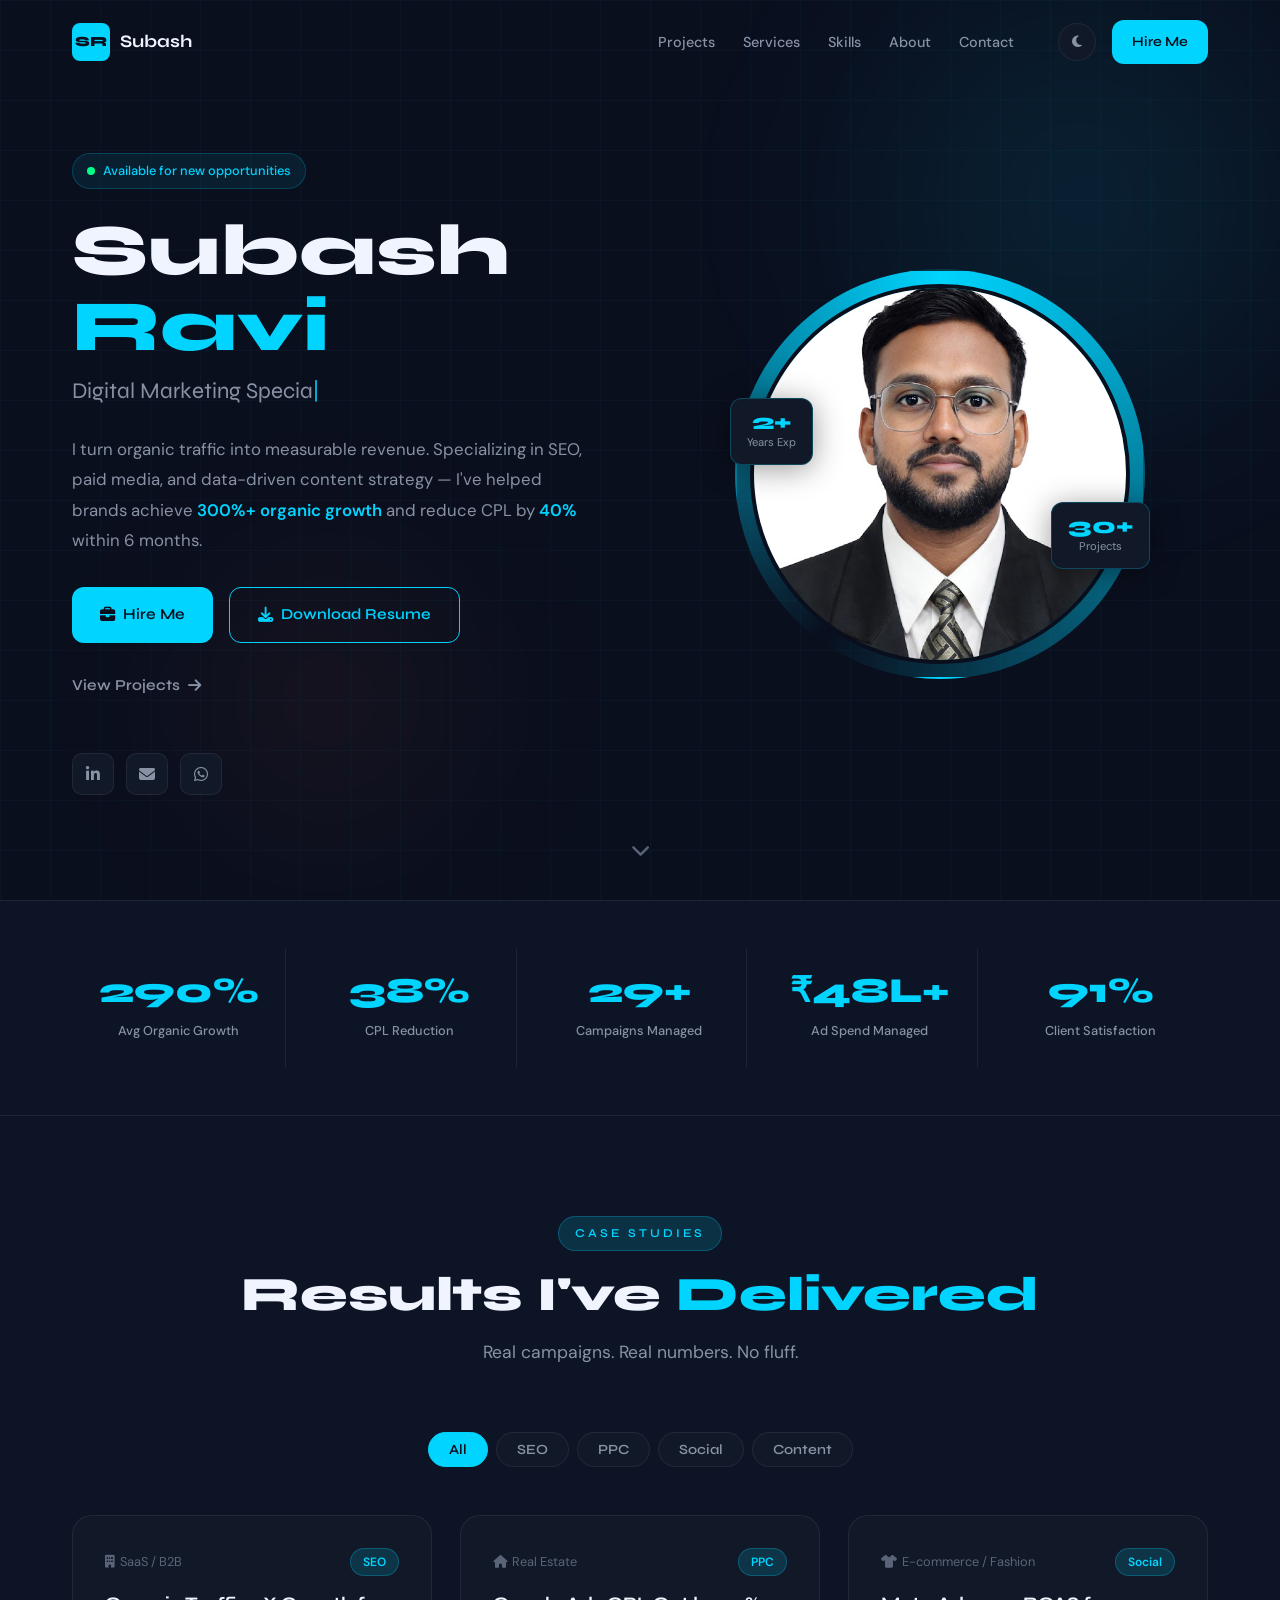
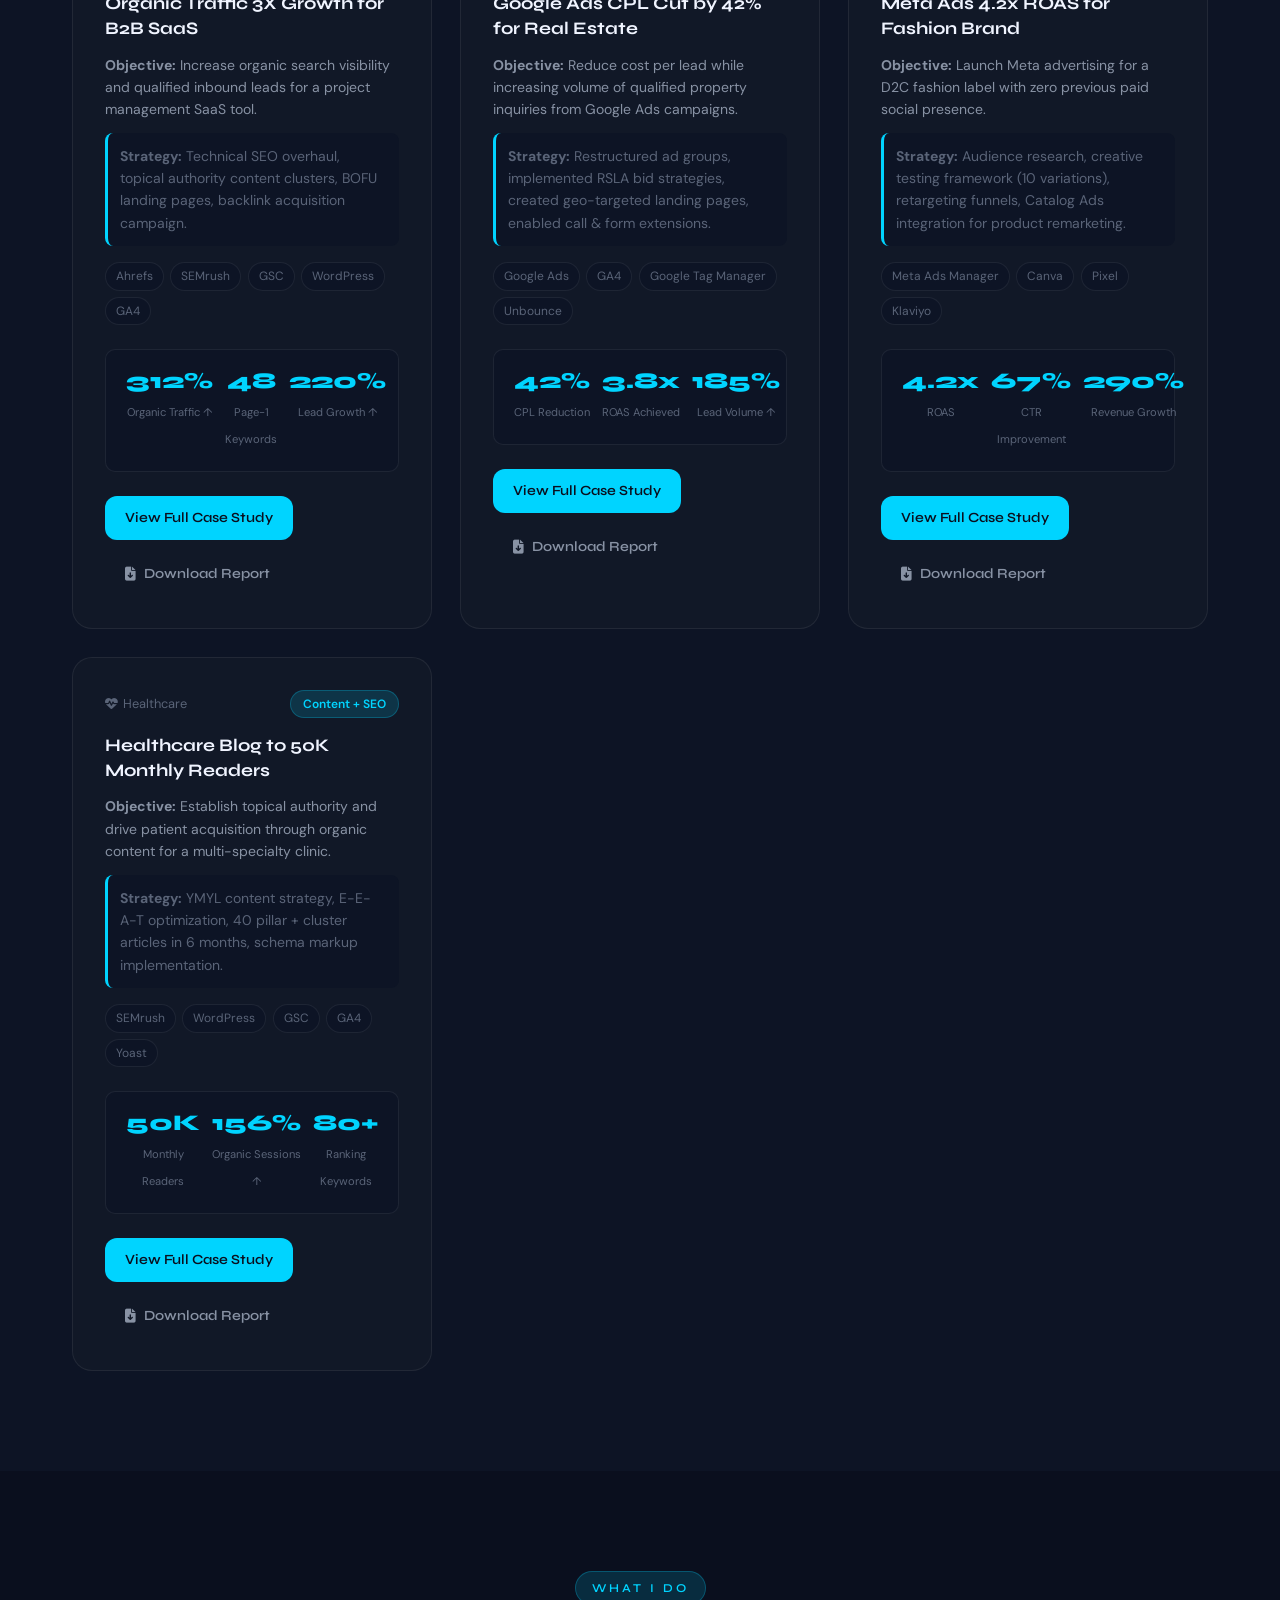
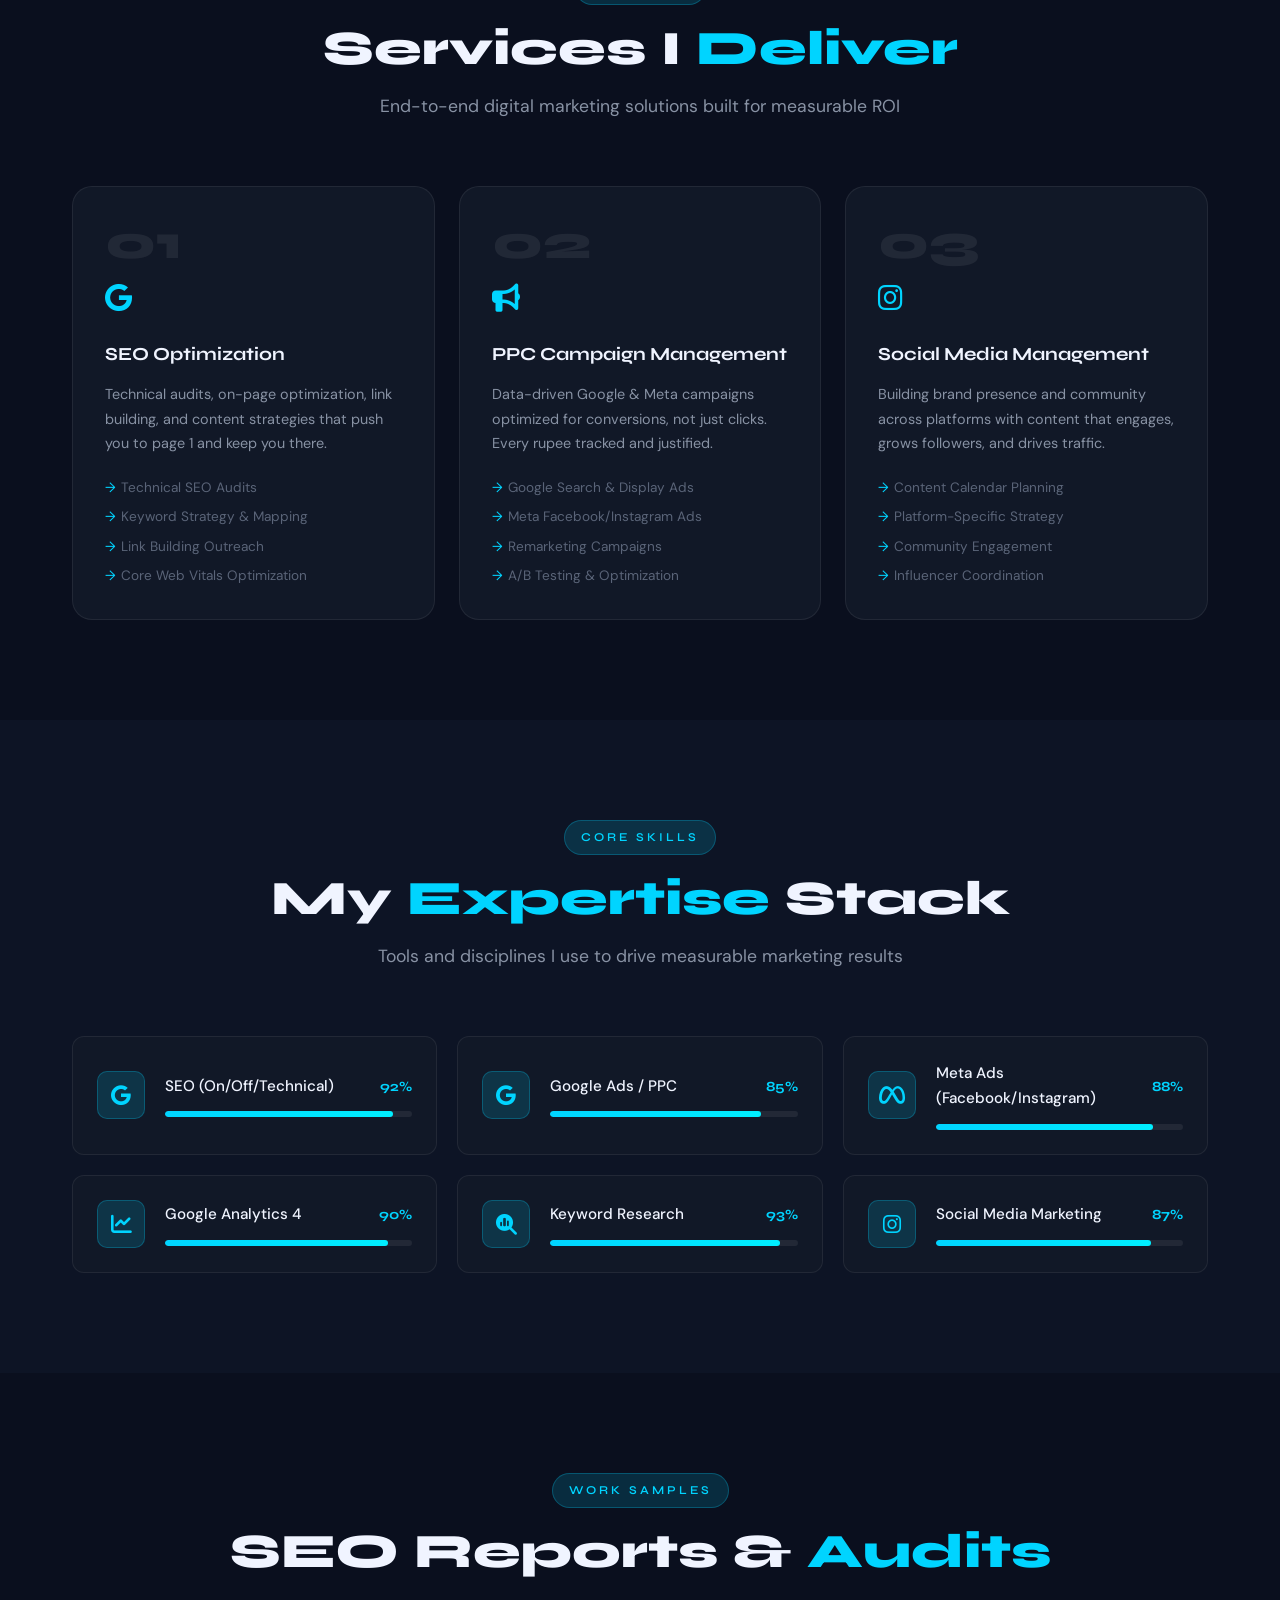
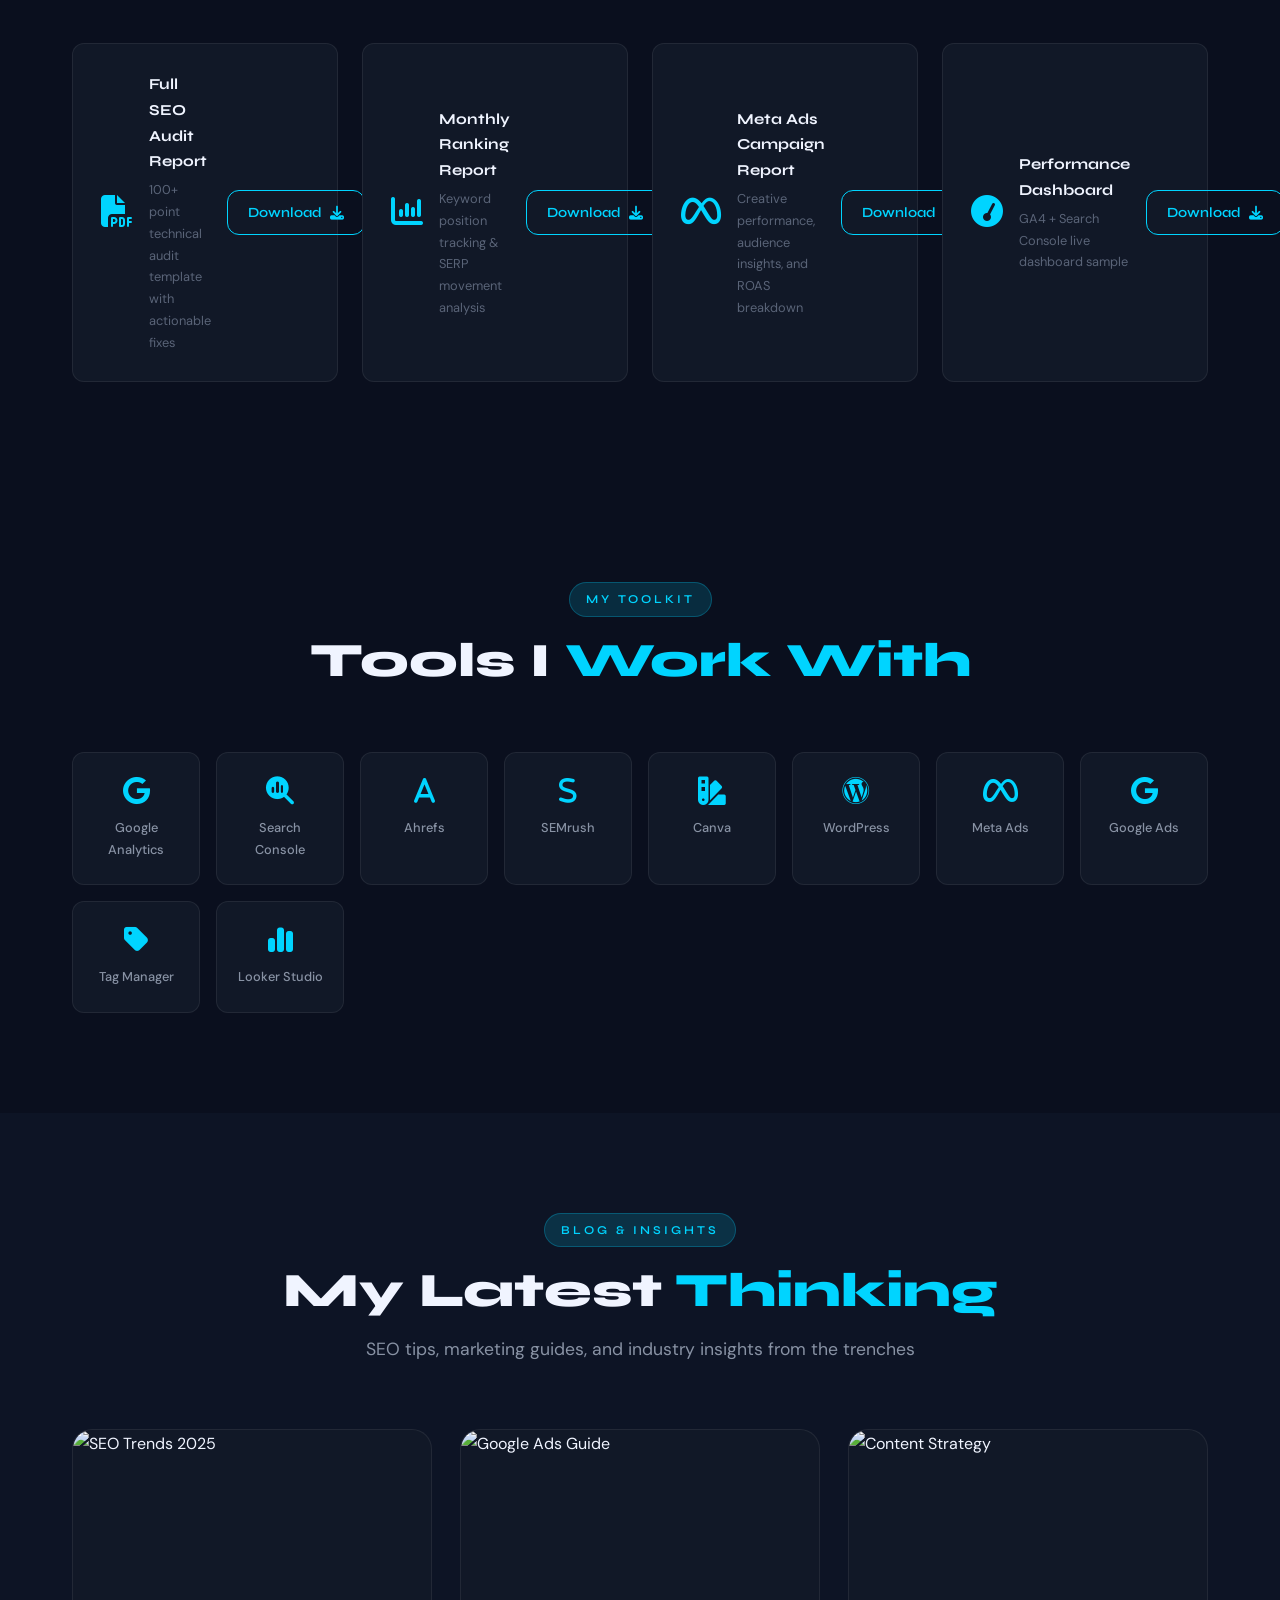
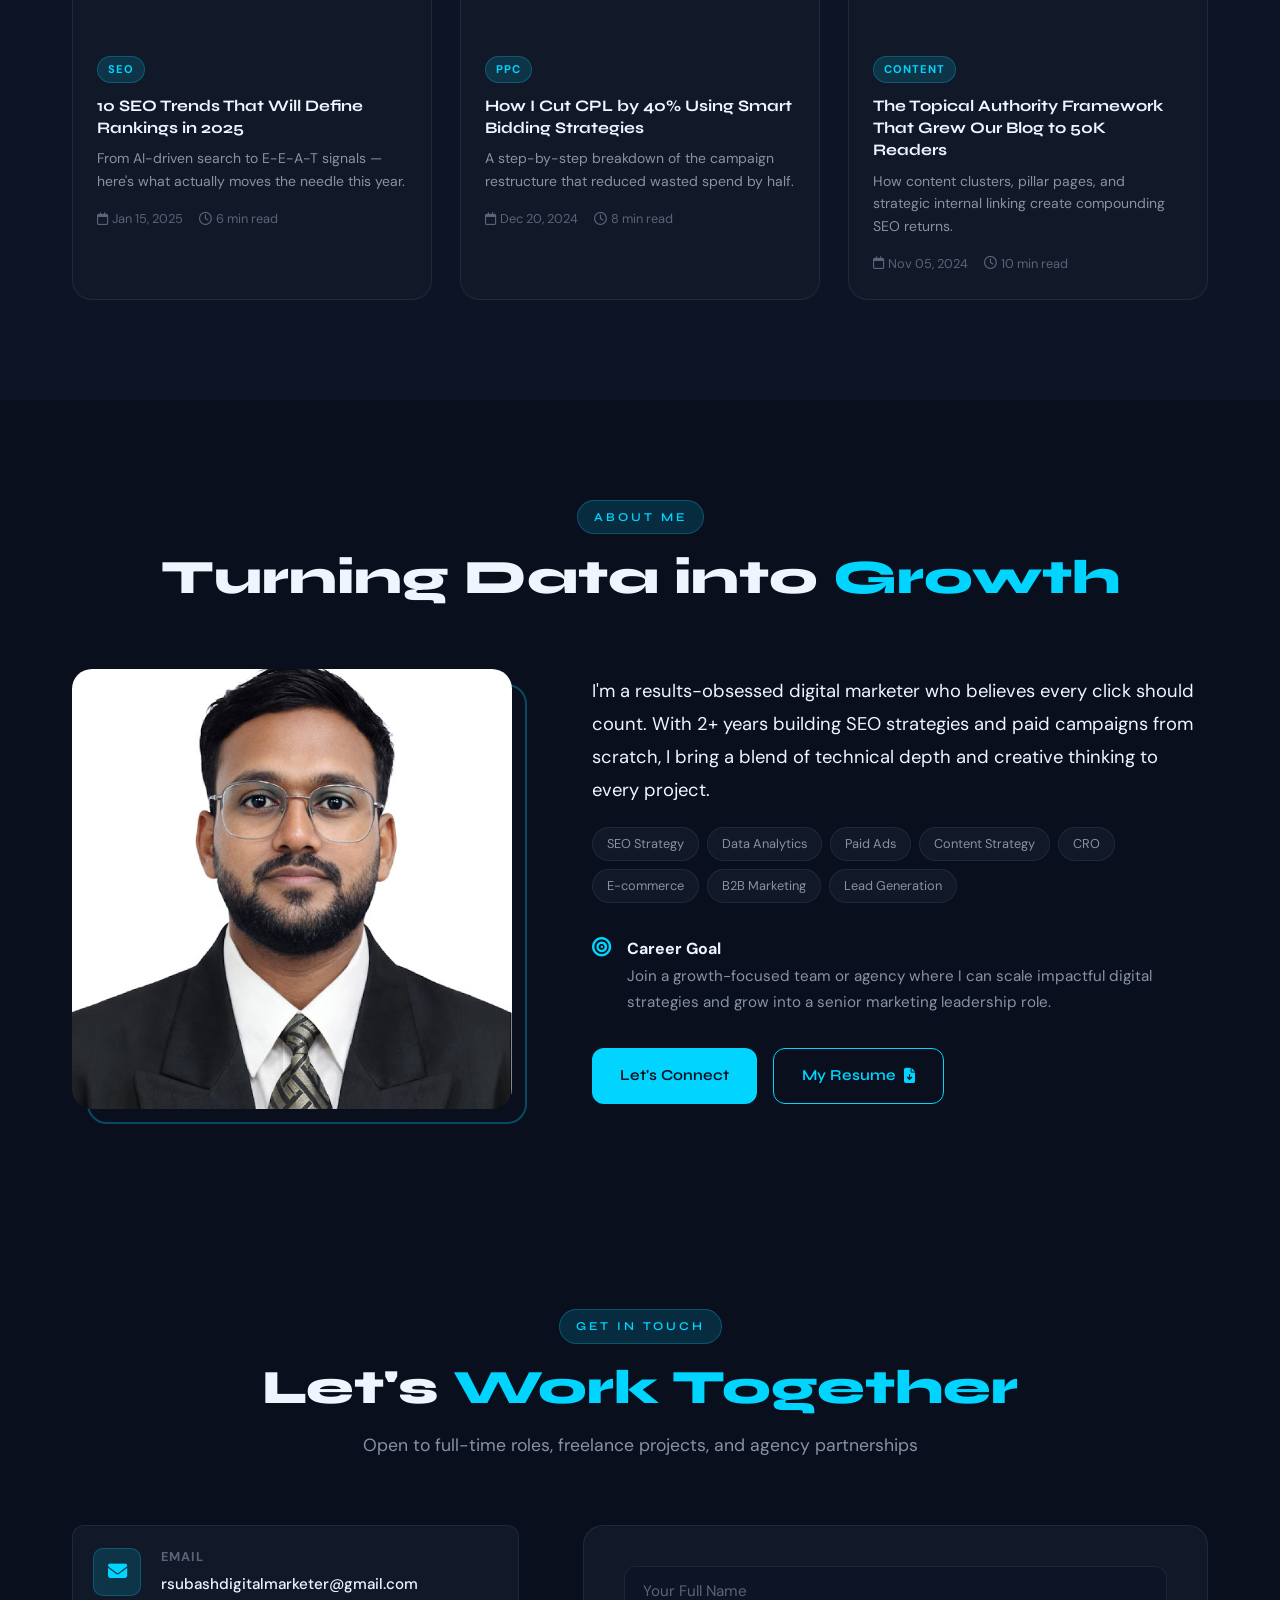
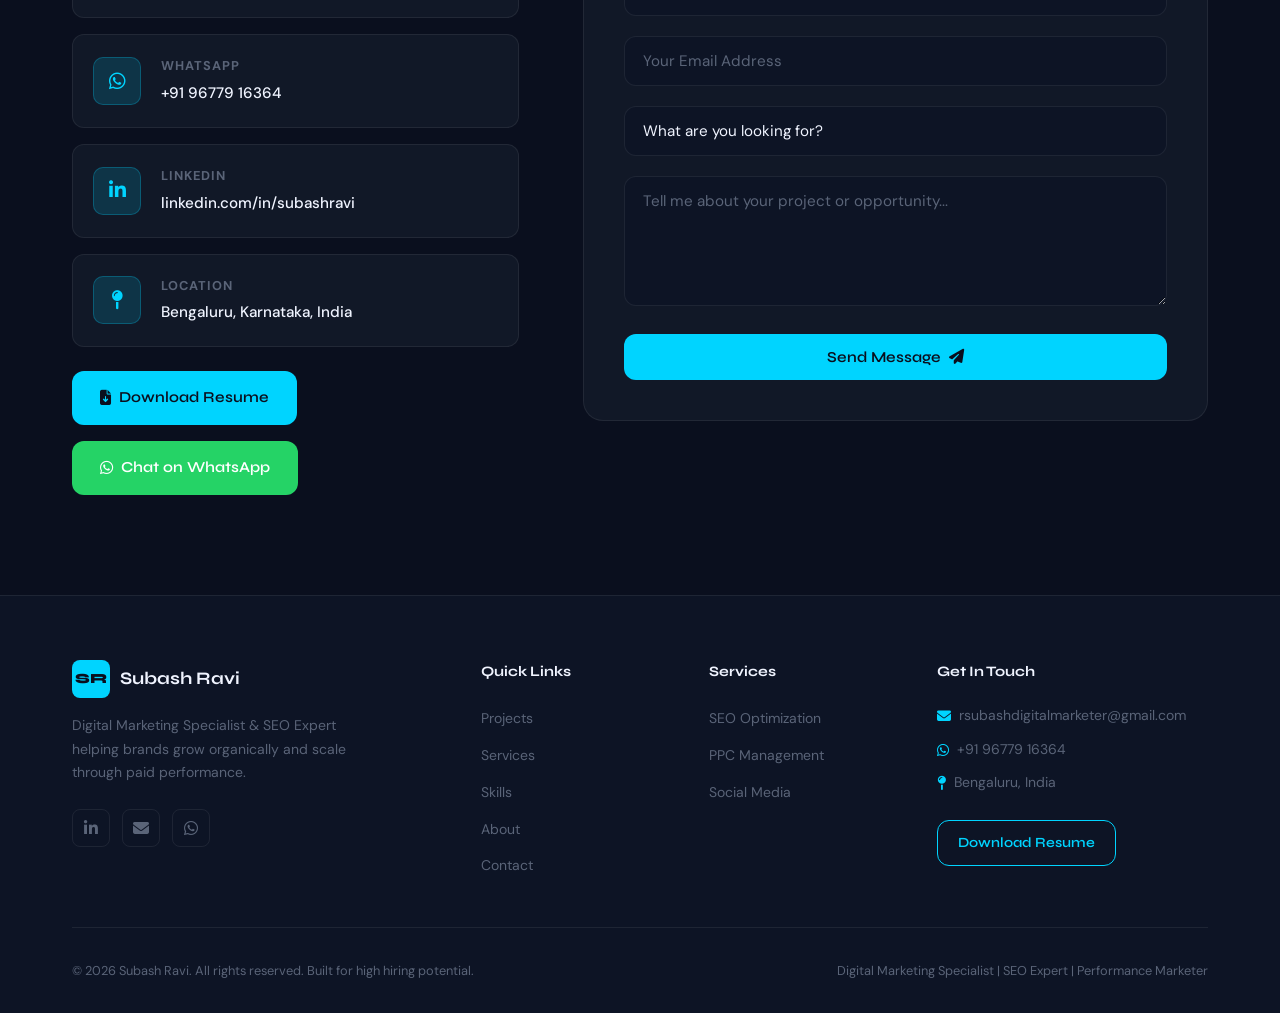
==== commit 8d9d62c5: "Update index.html" ====
--- a/index.html
+++ b/index.html
@@ -1,1476 +1,724 @@
 <!DOCTYPE html>
 <html lang="en">
 <head>
-<meta charset="UTF-8" />
-<meta name="viewport" content="width=device-width, initial-scale=1.0"/>
-<title>Subash | Digital Marketer</title>
-<link href="https://fonts.googleapis.com/css2?family=Syne:wght@600;700;800&family=DM+Sans:ital,wght@0,400;0,500;0,600;1,400&display=swap" rel="stylesheet"/>
-<style>
-/* ══════════════════════════════════════
-   RESET & ROOT
-══════════════════════════════════════ */
-*, *::before, *::after { box-sizing: border-box; margin: 0; padding: 0; }
-html { scroll-behavior: smooth; }
-
-:root {
-  --bg:           #0b0f1a;
-  --bg2:          #0e1420;
-  --card-bg:      #111827;
-  --card-border:  #1e2a3a;
-  --accent:       #00e5ff;
-  --accent-dim:   #00e5ff22;
-  --accent2:      #0af0b0;
-  --text:         #e2e8f0;
-  --muted:        #7a8fa8;
-  --tag-bg:       #1a2536;
-  --nav-h:        72px;
-}
-
-body {
-  background: var(--bg);
-  color: var(--text);
-  font-family: 'DM Sans', sans-serif;
-  line-height: 1.6;
-  overflow-x: hidden;
-}
-
-/* ══════════════════════════════════════
-   NAVBAR
-══════════════════════════════════════ */
-nav {
-  position: fixed;
-  top: 0; left: 0; right: 0;
-  height: var(--nav-h);
-  display: flex;
-  align-items: center;
-  justify-content: space-between;
-  padding: 0 40px;
-  background: rgba(11,15,26,.85);
-  backdrop-filter: blur(14px);
-  border-bottom: 1px solid var(--card-border);
-  z-index: 100;
-}
-
-.nav-logo {
-  display: flex;
-  align-items: center;
-  gap: 10px;
-  text-decoration: none;
-}
-.nav-logo-icon {
-  width: 36px; height: 36px;
-  background: var(--accent);
-  border-radius: 8px;
-  display: flex; align-items: center; justify-content: center;
-  font-family: 'Syne', sans-serif;
-  font-weight: 800;
-  font-size: 0.85rem;
-  color: #0b0f1a;
-  letter-spacing: -0.02em;
-}
-.nav-logo-text {
-  font-family: 'Syne', sans-serif;
-  font-weight: 700;
-  font-size: 1.05rem;
-  color: #fff;
-}
-
-.nav-links {
-  display: flex;
-  align-items: center;
-  gap: 6px;
-  list-style: none;
-}
-.nav-links a {
-  text-decoration: none;
-  color: var(--muted);
-  font-size: 0.9rem;
-  font-weight: 500;
-  padding: 6px 14px;
-  border-radius: 8px;
-  transition: color .2s, background .2s;
-}
-.nav-links a:hover,
-.nav-links a.active { color: #fff; background: #ffffff0d; }
-
-.nav-hire {
-  background: var(--accent);
-  color: #0b0f1a !important;
-  font-weight: 700 !important;
-  border-radius: 8px !important;
-  padding: 8px 20px !important;
-  transition: opacity .2s !important;
-}
-.nav-hire:hover { opacity: .85; background: var(--accent) !important; }
-
-.nav-theme {
-  background: none;
-  border: 1.5px solid var(--card-border);
-  color: var(--muted);
-  width: 34px; height: 34px;
-  border-radius: 8px;
-  cursor: pointer;
-  font-size: 1rem;
-  display: flex; align-items: center; justify-content: center;
-  transition: border-color .2s, color .2s;
-  margin-left: 6px;
-}
-.nav-theme:hover { border-color: var(--accent); color: var(--accent); }
-
-/* hamburger */
-.nav-hamburger {
-  display: none;
-  flex-direction: column;
-  gap: 5px;
-  cursor: pointer;
-  background: none;
-  border: none;
-  padding: 4px;
-}
-.nav-hamburger span {
-  display: block;
-  width: 22px; height: 2px;
-  background: var(--text);
-  border-radius: 2px;
-  transition: all .2s;
-}
-
-/* ══════════════════════════════════════
-   HERO
-══════════════════════════════════════ */
-#home {
-  min-height: 100vh;
-  display: flex;
-  align-items: center;
-  justify-content: center;
-  text-align: center;
-  padding: calc(var(--nav-h) + 60px) 24px 80px;
-  position: relative;
-  overflow: hidden;
-}
-
-/* subtle mesh glow */
-#home::before {
-  content: '';
-  position: absolute;
-  top: -200px; left: 50%;
-  transform: translateX(-50%);
-  width: 800px; height: 600px;
-  background: radial-gradient(ellipse at center, #00e5ff14 0%, transparent 65%);
-  pointer-events: none;
-}
-
-.hero-badge {
-  display: inline-flex;
-  align-items: center;
-  gap: 7px;
-  padding: 6px 16px;
-  border-radius: 999px;
-  border: 1px solid var(--card-border);
-  background: var(--card-bg);
-  font-size: 0.8rem;
-  color: var(--muted);
-  margin-bottom: 28px;
-  letter-spacing: 0.02em;
-}
-.hero-badge span { color: var(--accent2); font-weight: 600; }
-
-.hero-title {
-  font-family: 'Syne', sans-serif;
-  font-size: clamp(2.6rem, 7vw, 5rem);
-  font-weight: 800;
-  line-height: 1.1;
-  letter-spacing: -0.03em;
-  color: #fff;
-  margin-bottom: 24px;
-  max-width: 800px;
-  margin-left: auto;
-  margin-right: auto;
-}
-.hero-title .hl { color: var(--accent); }
-
-.hero-sub {
-  font-size: 1.05rem;
-  color: var(--muted);
-  max-width: 520px;
-  margin: 0 auto 40px;
-  line-height: 1.7;
-}
-
-.hero-actions {
-  display: flex;
-  gap: 14px;
-  justify-content: center;
-  flex-wrap: wrap;
-}
-
-.btn-primary {
-  background: var(--accent);
-  color: #0b0f1a;
-  font-family: 'DM Sans', sans-serif;
-  font-weight: 700;
-  font-size: 0.95rem;
-  padding: 13px 30px;
-  border-radius: 10px;
-  border: none;
-  cursor: pointer;
-  text-decoration: none;
-  display: inline-flex; align-items: center; gap: 8px;
-  transition: opacity .2s, transform .15s;
-}
-.btn-primary:hover { opacity: .88; transform: translateY(-2px); }
-
-.btn-outline {
-  background: transparent;
-  color: var(--text);
-  font-family: 'DM Sans', sans-serif;
-  font-weight: 600;
-  font-size: 0.95rem;
-  padding: 13px 28px;
-  border-radius: 10px;
-  border: 1.5px solid var(--card-border);
-  cursor: pointer;
-  text-decoration: none;
-  display: inline-flex; align-items: center; gap: 8px;
-  transition: border-color .2s, transform .15s;
-}
-.btn-outline:hover { border-color: var(--accent); color: var(--accent); transform: translateY(-2px); }
-
-.hero-stats {
-  display: flex;
-  justify-content: center;
-  gap: 48px;
-  margin-top: 64px;
-  flex-wrap: wrap;
-}
-.hero-stat-item { text-align: center; }
-.hero-stat-value {
-  font-family: 'Syne', sans-serif;
-  font-size: 2rem;
-  font-weight: 800;
-  color: var(--accent);
-  display: block;
-}
-.hero-stat-label {
-  font-size: 0.8rem;
-  color: var(--muted);
-  margin-top: 2px;
-}
-
-/* ══════════════════════════════════════
-   SECTION COMMONS
-══════════════════════════════════════ */
-section { padding: 90px 24px; }
-
-.section-inner { max-width: 1160px; margin: 0 auto; }
-
-.section-eyebrow {
-  display: inline-block;
-  font-size: 0.72rem;
-  font-weight: 700;
-  letter-spacing: 0.12em;
-  text-transform: uppercase;
-  color: var(--accent);
-  margin-bottom: 12px;
-  padding: 4px 12px;
-  border-radius: 999px;
-  background: var(--accent-dim);
-  border: 1px solid #00e5ff33;
-}
-
-.section-title {
-  font-family: 'Syne', sans-serif;
-  font-size: clamp(1.8rem, 4vw, 2.8rem);
-  font-weight: 800;
-  color: #fff;
-  letter-spacing: -0.02em;
-  margin-bottom: 10px;
-}
-.section-title .hl { color: var(--accent); }
-
-.section-sub {
-  color: var(--muted);
-  font-size: 1rem;
-  max-width: 520px;
-  line-height: 1.7;
-  margin-bottom: 56px;
-}
-
-/* ══════════════════════════════════════
-   PROJECTS (CASE STUDIES)
-══════════════════════════════════════ */
-#projects { background: var(--bg2); }
-#projects .section-title,
-#projects .section-sub { text-align: center; margin-left: auto; margin-right: auto; }
-
-/* Filter tabs */
-.filter-tabs {
-  display: flex;
-  justify-content: center;
-  gap: 10px;
-  margin-bottom: 48px;
-  flex-wrap: wrap;
-}
-.tab-btn {
-  padding: 9px 26px;
-  border-radius: 999px;
-  border: 1.5px solid var(--card-border);
-  background: transparent;
-  color: var(--muted);
-  font-family: 'DM Sans', sans-serif;
-  font-size: 0.9rem;
-  font-weight: 500;
-  cursor: pointer;
-  transition: all .2s ease;
-}
-.tab-btn:hover { border-color: var(--accent); color: var(--accent); }
-.tab-btn.active {
-  background: var(--accent);
-  border-color: var(--accent);
-  color: #0b0f1a;
-  font-weight: 700;
-}
-
-/* Cards grid */
-.cards-grid {
-  display: none;
-  grid-template-columns: repeat(auto-fill, minmax(330px, 1fr));
-  gap: 26px;
-  animation: fadeUp .35s ease;
-}
-.cards-grid.active { display: grid; }
-
-@keyframes fadeUp {
-  from { opacity: 0; transform: translateY(14px); }
-  to   { opacity: 1; transform: translateY(0); }
-}
-
-/* Card */
-.card {
-  background: var(--card-bg);
-  border: 1.5px solid var(--card-border);
-  border-radius: 16px;
-  padding: 26px 26px 28px;
-  display: flex;
-  flex-direction: column;
-  gap: 14px;
-  transition: border-color .2s, transform .2s, box-shadow .2s;
-}
-.card:hover {
-  border-color: #2a3a52;
-  transform: translateY(-5px);
-  box-shadow: 0 16px 40px #00000050;
-}
-
-.card-header {
-  display: flex;
-  align-items: center;
-  justify-content: space-between;
-  gap: 8px;
-}
-.card-industry {
-  font-size: 0.78rem;
-  color: var(--muted);
-  display: flex;
-  align-items: center;
-  gap: 5px;
-}
-
-.badge {
-  padding: 4px 12px;
-  border-radius: 999px;
-  font-size: 0.7rem;
-  font-weight: 700;
-  letter-spacing: 0.05em;
-  text-transform: uppercase;
-  white-space: nowrap;
-}
-.badge-seo        { background: #0d2d3a; color: #00e5ff; border: 1px solid #00e5ff44; }
-.badge-ppc        { background: #1e2800; color: #b8e000; border: 1px solid #b8e00044; }
-.badge-social     { background: #2a1035; color: #dd88ff; border: 1px solid #dd88ff44; }
-.badge-content    { background: #001f22; color: #00ccaa; border: 1px solid #00ccaa44; }
-.badge-cnt-seo    { background: #001f22; color: #00ccaa; border: 1px solid #00ccaa44; }
-
-.card-title {
-  font-family: 'Syne', sans-serif;
-  font-size: 1.07rem;
-  font-weight: 700;
-  color: #fff;
-  line-height: 1.35;
-}
-
-.card-objective {
-  font-size: 0.84rem;
-  color: var(--muted);
-  line-height: 1.65;
-}
-.card-objective strong { color: var(--text); }
-
-.strategy-block {
-  border-left: 2.5px solid var(--accent);
-  background: #00e5ff08;
-  padding: 12px 14px;
-  border-radius: 0 8px 8px 0;
-  font-size: 0.81rem;
-  color: #9ab0c4;
-  line-height: 1.65;
-}
-.strategy-block strong { color: var(--text); }
-
-.tool-tags { display: flex; flex-wrap: wrap; gap: 7px; }
-.tag {
-  background: var(--tag-bg);
-  color: var(--muted);
-  font-size: 0.74rem;
-  padding: 4px 10px;
-  border-radius: 6px;
-  border: 1px solid var(--card-border);
-}
-
-.stats-row {
-  display: flex;
-  gap: 18px;
-  margin-top: 4px;
-  flex-wrap: wrap;
-}
-.stat-item { display: flex; flex-direction: column; gap: 2px; }
-.stat-value {
-  font-family: 'Syne', sans-serif;
-  font-size: 1.5rem;
-  font-weight: 800;
-  color: var(--accent);
-  line-height: 1;
-}
-.stat-label {
-  font-size: 0.68rem;
-  color: var(--muted);
-  line-height: 1.4;
-}
-
-/* ══════════════════════════════════════
-   SERVICES
-══════════════════════════════════════ */
-#services { background: var(--bg); }
-
-.services-grid {
-  display: grid;
-  grid-template-columns: repeat(auto-fill, minmax(280px, 1fr));
-  gap: 22px;
-}
-
-.service-card {
-  background: var(--card-bg);
-  border: 1.5px solid var(--card-border);
-  border-radius: 16px;
-  padding: 30px 26px;
-  transition: border-color .2s, transform .2s;
-}
-.service-card:hover { border-color: #2a3a52; transform: translateY(-4px); }
-
-.service-icon {
-  width: 48px; height: 48px;
-  border-radius: 12px;
-  background: var(--accent-dim);
-  border: 1px solid #00e5ff33;
-  display: flex; align-items: center; justify-content: center;
-  font-size: 1.4rem;
-  margin-bottom: 18px;
-}
-
-.service-title {
-  font-family: 'Syne', sans-serif;
-  font-size: 1.05rem;
-  font-weight: 700;
-  color: #fff;
-  margin-bottom: 10px;
-}
-
-.service-desc {
-  font-size: 0.84rem;
-  color: var(--muted);
-  line-height: 1.65;
-  margin-bottom: 18px;
-}
-
-.service-list {
-  list-style: none;
-  display: flex;
-  flex-direction: column;
-  gap: 6px;
-}
-.service-list li {
-  font-size: 0.8rem;
-  color: var(--muted);
-  display: flex;
-  align-items: center;
-  gap: 8px;
-}
-.service-list li::before {
-  content: '';
-  width: 5px; height: 5px;
-  border-radius: 50%;
-  background: var(--accent);
-  flex-shrink: 0;
-}
-
-/* ══════════════════════════════════════
-   SKILLS
-══════════════════════════════════════ */
-#skills { background: var(--bg2); }
-
-.skills-grid {
-  display: grid;
-  grid-template-columns: repeat(auto-fill, minmax(220px, 1fr));
-  gap: 20px;
-}
-
-.skill-group {
-  background: var(--card-bg);
-  border: 1.5px solid var(--card-border);
-  border-radius: 14px;
-  padding: 22px 20px;
-}
-
-.skill-group-title {
-  font-family: 'Syne', sans-serif;
-  font-size: 0.82rem;
-  font-weight: 700;
-  color: var(--accent);
-  letter-spacing: 0.08em;
-  text-transform: uppercase;
-  margin-bottom: 14px;
-}
-
-.skill-pills { display: flex; flex-wrap: wrap; gap: 7px; }
-.skill-pill {
-  background: var(--tag-bg);
-  border: 1px solid var(--card-border);
-  color: var(--text);
-  font-size: 0.78rem;
-  padding: 5px 12px;
-  border-radius: 8px;
-  transition: border-color .2s, color .2s;
-}
-.skill-pill:hover { border-color: var(--accent); color: var(--accent); }
-
-/* ══════════════════════════════════════
-   ABOUT
-══════════════════════════════════════ */
-#about { background: var(--bg); }
-
-.about-grid {
-  display: grid;
-  grid-template-columns: 1fr 1fr;
-  gap: 64px;
-  align-items: center;
-}
-
-.about-avatar-wrap {
-  position: relative;
-  display: flex;
-  justify-content: center;
-}
-
-.about-avatar {
-  width: 300px; height: 300px;
-  border-radius: 24px;
-  background: linear-gradient(135deg, #0e1a2e 0%, #1a2a40 100%);
-  border: 2px solid var(--card-border);
-  display: flex;
-  align-items: center;
-  justify-content: center;
-  font-family: 'Syne', sans-serif;
-  font-size: 5rem;
-  font-weight: 800;
-  color: var(--accent);
-  letter-spacing: -0.05em;
-  position: relative;
-  overflow: hidden;
-}
-.about-avatar::after {
-  content: '';
-  position: absolute;
-  inset: 0;
-  background: radial-gradient(ellipse at 30% 30%, #00e5ff18 0%, transparent 60%);
-}
-
-.about-glow {
-  position: absolute;
-  top: -30px; right: -30px;
-  width: 140px; height: 140px;
-  border-radius: 50%;
-  background: radial-gradient(circle, #00e5ff22, transparent 70%);
-  pointer-events: none;
-}
-
-.about-text h2 {
-  font-family: 'Syne', sans-serif;
-  font-size: clamp(1.6rem, 3.5vw, 2.4rem);
-  font-weight: 800;
-  color: #fff;
-  letter-spacing: -0.02em;
-  margin-bottom: 20px;
-  line-height: 1.2;
-}
-.about-text h2 .hl { color: var(--accent); }
-
-.about-text p {
-  color: var(--muted);
-  font-size: 0.95rem;
-  line-height: 1.8;
-  margin-bottom: 16px;
-}
-
-.about-values {
-  display: flex;
-  flex-wrap: wrap;
-  gap: 10px;
-  margin-top: 28px;
-}
-.about-value-tag {
-  background: var(--card-bg);
-  border: 1.5px solid var(--card-border);
-  color: var(--text);
-  font-size: 0.82rem;
-  font-weight: 600;
-  padding: 7px 16px;
-  border-radius: 8px;
-}
-
-/* ══════════════════════════════════════
-   CONTACT
-══════════════════════════════════════ */
-#contact { background: var(--bg2); }
-
-.contact-wrap {
-  display: grid;
-  grid-template-columns: 1fr 1fr;
-  gap: 56px;
-  align-items: start;
-}
-
-.contact-info h2 {
-  font-family: 'Syne', sans-serif;
-  font-size: clamp(1.6rem, 3.5vw, 2.4rem);
-  font-weight: 800;
-  color: #fff;
-  letter-spacing: -0.02em;
-  margin-bottom: 16px;
-  line-height: 1.2;
-}
-.contact-info h2 .hl { color: var(--accent); }
-.contact-info p { color: var(--muted); font-size: 0.95rem; line-height: 1.75; margin-bottom: 32px; }
-
-.contact-details { display: flex; flex-direction: column; gap: 16px; }
-.contact-detail-item {
-  display: flex;
-  align-items: center;
-  gap: 14px;
-  font-size: 0.9rem;
-  color: var(--muted);
-}
-.contact-detail-icon {
-  width: 40px; height: 40px;
-  border-radius: 10px;
-  background: var(--card-bg);
-  border: 1px solid var(--card-border);
-  display: flex; align-items: center; justify-content: center;
-  font-size: 1rem;
-  flex-shrink: 0;
-}
-.contact-detail-item strong { color: var(--text); display: block; font-size: 0.82rem; margin-bottom: 1px; }
-
-/* form */
-.contact-form {
-  background: var(--card-bg);
-  border: 1.5px solid var(--card-border);
-  border-radius: 18px;
-  padding: 32px 30px;
-  display: flex;
-  flex-direction: column;
-  gap: 18px;
-}
-
-.form-group { display: flex; flex-direction: column; gap: 7px; }
-.form-group label { font-size: 0.82rem; font-weight: 600; color: var(--text); }
-
-.form-group input,
-.form-group textarea,
-.form-group select {
-  background: var(--bg);
-  border: 1.5px solid var(--card-border);
-  border-radius: 10px;
-  color: var(--text);
-  font-family: 'DM Sans', sans-serif;
-  font-size: 0.9rem;
-  padding: 11px 14px;
-  outline: none;
-  transition: border-color .2s;
-  width: 100%;
-  resize: none;
-}
-.form-group input:focus,
-.form-group textarea:focus,
-.form-group select:focus { border-color: var(--accent); }
-.form-group textarea { min-height: 110px; }
-
-.form-row { display: grid; grid-template-columns: 1fr 1fr; gap: 14px; }
-
-.form-submit {
-  background: var(--accent);
-  color: #0b0f1a;
-  font-family: 'DM Sans', sans-serif;
-  font-weight: 700;
-  font-size: 0.95rem;
-  padding: 13px;
-  border-radius: 10px;
-  border: none;
-  cursor: pointer;
-  transition: opacity .2s;
-  width: 100%;
-}
-.form-submit:hover { opacity: .85; }
-
-/* ══════════════════════════════════════
-   FOOTER
-══════════════════════════════════════ */
-footer {
-  background: var(--bg);
-  border-top: 1px solid var(--card-border);
-  padding: 36px 40px;
-  display: flex;
-  align-items: center;
-  justify-content: space-between;
-  flex-wrap: wrap;
-  gap: 16px;
-}
-.footer-brand {
-  font-family: 'Syne', sans-serif;
-  font-weight: 700;
-  font-size: 1rem;
-  color: #fff;
-}
-.footer-copy { font-size: 0.8rem; color: var(--muted); }
-.footer-socials { display: flex; gap: 10px; }
-.footer-social {
-  width: 36px; height: 36px;
-  border-radius: 8px;
-  border: 1px solid var(--card-border);
-  background: var(--card-bg);
-  display: flex; align-items: center; justify-content: center;
-  font-size: 0.9rem;
-  text-decoration: none;
-  color: var(--muted);
-  transition: border-color .2s, color .2s;
-}
-.footer-social:hover { border-color: var(--accent); color: var(--accent); }
-
-/* ══════════════════════════════════════
-   SCROLL-TO-TOP
-══════════════════════════════════════ */
-#scrollTop {
-  position: fixed;
-  bottom: 28px; right: 28px;
-  width: 44px; height: 44px;
-  border-radius: 50%;
-  background: var(--accent);
-  color: #0b0f1a;
-  border: none;
-  cursor: pointer;
-  font-size: 1.1rem;
-  display: flex; align-items: center; justify-content: center;
-  box-shadow: 0 4px 20px #00e5ff33;
-  opacity: 0;
-  transform: translateY(12px);
-  transition: opacity .3s, transform .3s;
-  z-index: 99;
-}
-#scrollTop.visible { opacity: 1; transform: translateY(0); }
-
-/* ══════════════════════════════════════
-   RESPONSIVE
-══════════════════════════════════════ */
-@media (max-width: 900px) {
-  .about-grid { grid-template-columns: 1fr; }
-  .about-avatar-wrap { display: none; }
-  .contact-wrap { grid-template-columns: 1fr; }
-}
-@media (max-width: 680px) {
-  nav { padding: 0 20px; }
-  .nav-links { display: none; }
-  .nav-links.open {
-    display: flex;
-    flex-direction: column;
-    position: absolute;
-    top: var(--nav-h);
-    left: 0; right: 0;
-    background: #0e1420f5;
-    padding: 16px 20px 20px;
-    border-bottom: 1px solid var(--card-border);
-    gap: 4px;
-    backdrop-filter: blur(12px);
+  <meta charset="UTF-8" />
+  <meta name="viewport" content="width=device-width, initial-scale=1.0" />
+  <meta name="description" content="Subash – Digital Marketing Specialist & SEO Expert with 2+ years of experience driving organic growth, PPC performance, and conversion optimization for brands." />
+  <meta name="keywords" content="Digital Marketing Specialist, SEO Expert, Google Ads, Meta Ads, Content Marketing, PPC, Social Media Marketing" />
+  <meta name="author" content="Subash" />
+  <meta property="og:title" content="Subash | Digital Marketing Specialist & SEO Expert" />
+  <meta property="og:description" content="Results-driven digital marketer with 2+ years helping brands grow organically, scale with paid ads, and convert visitors into customers." />
+  <meta property="og:type" content="website" />
+  <meta property="og:url" content="https://Subash.dev" />
+  <meta property="og:image" content="name.jpg" />
+  <title>Subash | Digital Marketing Specialist & SEO Expert</title>
+  <link rel="icon" type="image/svg+xml" href="data:image/svg+xml,<svg xmlns='http://www.w3.org/2000/svg' viewBox='0 0 100 100'><rect width='100' height='100' rx='20' fill='%230A0F1E'/><text y='.9em' font-size='80' x='10' fill='%2300D4FF'>A</text></svg>" />
+  <link rel="preconnect" href="https://fonts.googleapis.com" />
+  <link rel="preconnect" href="https://fonts.gstatic.com" crossorigin />
+  <link href="https://fonts.googleapis.com/css2?family=Syne:wght@400;500;600;700;800&family=DM+Sans:ital,opsz,wght@0,9..40,300;0,9..40,400;0,9..40,500;1,9..40,300&display=swap" rel="stylesheet" />
+  <link rel="stylesheet" href="https://cdnjs.cloudflare.com/ajax/libs/font-awesome/6.5.0/css/all.min.css" />
+  <link rel="stylesheet" href="style.css" />
+
+  <!-- Schema Markup -->
+  <script type="application/ld+json">
+  {
+    "@context": "https://schema.org",
+    "@type": "Person",
+    "name": "Subash",
+    "jobTitle": "Digital Marketing Specialist",
+    "url": "https://Subash.dev",
+    "sameAs": [
+      "https://www.linkedin.com/in/subashravi/"
+    ],
+    "knowsAbout": ["SEO", "Google Ads", "Meta Ads", "Content Marketing", "Social Media Marketing"]
   }
-  .nav-hamburger { display: flex; }
-  .form-row { grid-template-columns: 1fr; }
-  footer { flex-direction: column; text-align: center; }
-  .hero-stats { gap: 28px; }
-  .contact-form { padding: 24px 20px; }
-}
-</style>
+  </script>
 </head>
 <body>
 
-<!-- ══════════════════ NAVBAR ══════════════════ -->
-<nav>
-  <a href="#home" class="nav-logo">
-    <div class="nav-logo-icon">SR</div>
-    <span class="nav-logo-text">Subash</span>
-  </a>
-
-  <ul class="nav-links" id="navLinks">
-    <li><a href="#projects" class="active">Projects</a></li>
-    <li><a href="#services">Services</a></li>
-    <li><a href="#skills">Skills</a></li>
-    <li><a href="#about">About</a></li>
-    <li><a href="#contact">Contact</a></li>
-    <li><a href="#contact" class="nav-hire">Hire Me</a></li>
-  </ul>
-
-  <div style="display:flex;align-items:center;gap:8px;">
-    <button class="nav-theme" onclick="toggleTheme()" title="Toggle theme">🌙</button>
-    <button class="nav-hamburger" id="hamburger" onclick="toggleNav()" aria-label="Menu">
+<!-- ===== NAVBAR ===== -->
+<nav class="navbar" id="navbar">
+  <div class="nav-container">
+    <a href="#hero" class="nav-logo">
+      <span class="logo-mark">SR</span>
+      <span class="logo-text">Subash</span>
+    </a>
+    <ul class="nav-links" id="navLinks">
+      <li><a href="#projects">Projects</a></li>
+      <li><a href="#services">Services</a></li>
+      <li><a href="#skills">Skills</a></li>
+      <li><a href="#about">About</a></li>
+      <li><a href="#contact">Contact</a></li>
+    </ul>
+    <div class="nav-actions">
+      <button class="theme-toggle" id="themeToggle" aria-label="Toggle theme">
+        <i class="fa-solid fa-moon"></i>
+      </button>
+      <a href="#contact" class="btn btn-primary btn-sm">Hire Me</a>
+    </div>
+    <button class="hamburger" id="hamburger" aria-label="Menu">
       <span></span><span></span><span></span>
     </button>
   </div>
 </nav>
 
-<!-- ══════════════════ HERO ══════════════════ -->
-<section id="home">
-  <div>
-    <div class="hero-badge">🚀 Available for new projects &nbsp;·&nbsp; <span>Open to Work</span></div>
-    <h1 class="hero-title">
-      I Turn Digital<br>Channels Into <span class="hl">Revenue</span>
-    </h1>
-    <p class="hero-sub">
-      Performance-driven digital marketer specialising in SEO, PPC, Social &amp; Content — with real numbers to back every strategy.
-    </p>
-    <div class="hero-actions">
-      <a href="#projects" class="btn-primary">View My Work ↓</a>
-      <a href="#contact" class="btn-outline">Let's Talk →</a>
-    </div>
-    <div class="hero-stats">
-      <div class="hero-stat-item">
-        <span class="hero-stat-value">5+</span>
-        <span class="hero-stat-label">Years Experience</span>
-      </div>
-      <div class="hero-stat-item">
-        <span class="hero-stat-value">40+</span>
-        <span class="hero-stat-label">Campaigns Delivered</span>
-      </div>
-      <div class="hero-stat-item">
-        <span class="hero-stat-value">3.8x</span>
-        <span class="hero-stat-label">Avg. ROAS Achieved</span>
-      </div>
-      <div class="hero-stat-item">
-        <span class="hero-stat-value">₹2Cr+</span>
-        <span class="hero-stat-label">Ad Spend Managed</span>
-      </div>
-    </div>
-  </div>
-</section>
-
-<!-- ══════════════════ PROJECTS ══════════════════ -->
-<section id="projects">
-  <div class="section-inner">
-    <span class="section-eyebrow">Portfolio</span>
-    <h2 class="section-title">Results I've <span class="hl">Delivered</span></h2>
-    <p class="section-sub">Real campaigns. Real numbers. No fluff.</p>
-
-    <!-- Tabs: SEO | PPC | Social | Content -->
-    <div class="filter-tabs">
-      <button class="tab-btn active" onclick="showTab('seo', this)">SEO</button>
-      <button class="tab-btn" onclick="showTab('ppc', this)">PPC</button>
-      <button class="tab-btn" onclick="showTab('social', this)">Social</button>
-      <button class="tab-btn" onclick="showTab('content', this)">Content</button>
-    </div>
-
-    <!-- ── SEO – 4 Case Studies ── -->
-    <div class="cards-grid active" id="tab-seo">
-
-      <div class="card">
-        <div class="card-header">
-          <div class="card-industry">🖥️ SaaS / B2B</div>
-          <span class="badge badge-seo">SEO</span>
-        </div>
-        <div class="card-title">Organic Traffic 3X Growth for B2B SaaS</div>
-        <div class="card-objective"><strong>Objective:</strong> Increase organic search visibility and qualified inbound leads for a project management SaaS tool.</div>
-        <div class="strategy-block"><strong>Strategy:</strong> Technical SEO overhaul, topical authority content clusters, BOFU landing pages, backlink acquisition campaign.</div>
-        <div class="tool-tags">
-          <span class="tag">Ahrefs</span><span class="tag">SEMrush</span><span class="tag">GSC</span><span class="tag">WordPress</span><span class="tag">GA4</span>
-        </div>
-        <div class="stats-row">
-          <div class="stat-item"><span class="stat-value">312%</span><span class="stat-label">Organic Traffic ↑</span></div>
-          <div class="stat-item"><span class="stat-value">48</span><span class="stat-label">Page-1 Keywords</span></div>
-          <div class="stat-item"><span class="stat-value">220%</span><span class="stat-label">Lead Growth ↑</span></div>
-        </div>
-      </div>
-
-      <div class="card">
-        <div class="card-header">
-          <div class="card-industry">🏥 Healthcare</div>
-          <span class="badge badge-cnt-seo">Content + SEO</span>
-        </div>
-        <div class="card-title">Healthcare Blog to 50K Monthly Readers</div>
-        <div class="card-objective"><strong>Objective:</strong> Establish topical authority and drive patient acquisition through content for a multi-specialty clinic.</div>
-        <div class="strategy-block"><strong>Strategy:</strong> YMYL content strategy, E-E-A-T optimization, 40 pillar + cluster articles in 6 months, schema markup implementation.</div>
-        <div class="tool-tags">
-          <span class="tag">SEMrush</span><span class="tag">WordPress</span><span class="tag">GSC</span><span class="tag">GA4</span><span class="tag">Yoast</span>
-        </div>
-        <div class="stats-row">
-          <div class="stat-item"><span class="stat-value">50K</span><span class="stat-label">Monthly Readers</span></div>
-          <div class="stat-item"><span class="stat-value">156%</span><span class="stat-label">Organic Sessions ↑</span></div>
-          <div class="stat-item"><span class="stat-value">80+</span><span class="stat-label">Ranking Keywords</span></div>
-        </div>
-      </div>
-
-      <div class="card">
-        <div class="card-header">
-          <div class="card-industry">🛍️ E-commerce</div>
-          <span class="badge badge-seo">SEO</span>
-        </div>
-        <div class="card-title">E-commerce Store Ranks #1 for 200+ Product Keywords</div>
-        <div class="card-objective"><strong>Objective:</strong> Recover from a Google core update penalty and rebuild category page rankings for an online fashion store.</div>
-        <div class="strategy-block"><strong>Strategy:</strong> Toxic link audit &amp; disavow, category-page content refresh, structured data for products, internal linking overhaul.</div>
-        <div class="tool-tags">
-          <span class="tag">Ahrefs</span><span class="tag">Screaming Frog</span><span class="tag">GSC</span><span class="tag">Shopify</span>
-        </div>
-        <div class="stats-row">
-          <div class="stat-item"><span class="stat-value">200+</span><span class="stat-label">#1 Keywords</span></div>
-          <div class="stat-item"><span class="stat-value">4.1x</span><span class="stat-label">Organic Revenue</span></div>
-          <div class="stat-item"><span class="stat-value">9mo</span><span class="stat-label">Recovery Time</span></div>
-        </div>
-      </div>
-
-      <div class="card">
-        <div class="card-header">
-          <div class="card-industry">🏢 Legal / Professional</div>
-          <span class="badge badge-seo">SEO</span>
-        </div>
-        <div class="card-title">Law Firm Local SEO: 5X More Consultation Requests</div>
-        <div class="card-objective"><strong>Objective:</strong> Dominate local search for a personal injury law firm across 3 metro areas and increase consultation bookings.</div>
-        <div class="strategy-block"><strong>Strategy:</strong> Google Business Profile optimization, local citation building, geo-specific landing pages, review generation system.</div>
-        <div class="tool-tags">
-          <span class="tag">BrightLocal</span><span class="tag">GSC</span><span class="tag">GA4</span><span class="tag">WordPress</span>
-        </div>
-        <div class="stats-row">
-          <div class="stat-item"><span class="stat-value">5x</span><span class="stat-label">Consultations</span></div>
-          <div class="stat-item"><span class="stat-value">#1</span><span class="stat-label">Local Pack Rank</span></div>
-          <div class="stat-item"><span class="stat-value">340%</span><span class="stat-label">Map Views ↑</span></div>
-        </div>
-      </div>
-
-    </div><!-- /tab-seo -->
-
-    <!-- ── PPC – 3 Case Studies ── -->
-    <div class="cards-grid" id="tab-ppc">
-
-      <div class="card">
-        <div class="card-header">
-          <div class="card-industry">🏠 Real Estate</div>
-          <span class="badge badge-ppc">PPC</span>
-        </div>
-        <div class="card-title">Google Ads CPL Cut by 42% for Real Estate</div>
-        <div class="card-objective"><strong>Objective:</strong> Reduce cost per lead while increasing volume of qualified property inquiries from Google Ads campaigns.</div>
-        <div class="strategy-block"><strong>Strategy:</strong> Restructured ad groups, implemented RLSA bid strategies, created geo-targeted landing pages, enabled call &amp; form extensions.</div>
-        <div class="tool-tags">
-          <span class="tag">Google Ads</span><span class="tag">GA4</span><span class="tag">Google Tag Manager</span><span class="tag">Unbounce</span>
-        </div>
-        <div class="stats-row">
-          <div class="stat-item"><span class="stat-value">42%</span><span class="stat-label">CPL Reduction</span></div>
-          <div class="stat-item"><span class="stat-value">3.8x</span><span class="stat-label">ROAS Achieved</span></div>
-          <div class="stat-item"><span class="stat-value">185%</span><span class="stat-label">Lead Volume ↑</span></div>
-        </div>
-      </div>
-
-      <div class="card">
-        <div class="card-header">
-          <div class="card-industry">🎓 EdTech</div>
-          <span class="badge badge-ppc">PPC</span>
-        </div>
-        <div class="card-title">EdTech App Hits 10K Installs via Google UAC</div>
-        <div class="card-objective"><strong>Objective:</strong> Drive mobile app installs at scale for a K-12 learning app using Google's Universal App Campaigns.</div>
-        <div class="strategy-block"><strong>Strategy:</strong> Creative asset testing (video + static), audience signal layering, in-app event optimization for day-7 retention, bid-to-CPI targets.</div>
-        <div class="tool-tags">
-          <span class="tag">Google Ads</span><span class="tag">Firebase</span><span class="tag">GA4</span><span class="tag">Canva</span>
-        </div>
-        <div class="stats-row">
-          <div class="stat-item"><span class="stat-value">10K</span><span class="stat-label">App Installs</span></div>
-          <div class="stat-item"><span class="stat-value">38%</span><span class="stat-label">CPI Reduction</span></div>
-          <div class="stat-item"><span class="stat-value">2.6x</span><span class="stat-label">D7 Retention ↑</span></div>
-        </div>
-      </div>
-
-      <div class="card">
-        <div class="card-header">
-          <div class="card-industry">🏥 Healthcare Clinic</div>
-          <span class="badge badge-ppc">PPC</span>
-        </div>
-        <div class="card-title">Clinic Appointment Bookings Up 210% with Search Ads</div>
-        <div class="card-objective"><strong>Objective:</strong> Fill appointment slots for a dermatology clinic using high-intent Google Search ads and smart bidding.</div>
-        <div class="strategy-block"><strong>Strategy:</strong> Hyper-local campaign segmentation, max-conversion smart bidding, call-only ads for mobile, negative keyword sculpting to cut waste.</div>
-        <div class="tool-tags">
-          <span class="tag">Google Ads</span><span class="tag">GTM</span><span class="tag">GA4</span><span class="tag">Calendly API</span>
-        </div>
-        <div class="stats-row">
-          <div class="stat-item"><span class="stat-value">210%</span><span class="stat-label">Bookings ↑</span></div>
-          <div class="stat-item"><span class="stat-value">51%</span><span class="stat-label">CPA Reduction</span></div>
-          <div class="stat-item"><span class="stat-value">4.5x</span><span class="stat-label">ROAS</span></div>
-        </div>
-      </div>
-
-    </div><!-- /tab-ppc -->
-
-    <!-- ── Social – 2 Meta Campaign Case Studies ── -->
-    <div class="cards-grid" id="tab-social">
-
-      <div class="card">
-        <div class="card-header">
-          <div class="card-industry">👗 E-commerce / Fashion</div>
-          <span class="badge badge-social">Social</span>
-        </div>
-        <div class="card-title">Meta Ads 4.2x ROAS for Fashion Brand</div>
-        <div class="card-objective"><strong>Objective:</strong> Launch Meta advertising for a D2C fashion label with zero previous paid social presence.</div>
-        <div class="strategy-block"><strong>Strategy:</strong> Audience research, creative testing framework (10 variations), retargeting funnels, Catalog Ads integration for product remarketing.</div>
-        <div class="tool-tags">
-          <span class="tag">Meta Ads Manager</span><span class="tag">Canva</span><span class="tag">Pixel</span><span class="tag">Klaviyo</span>
-        </div>
-        <div class="stats-row">
-          <div class="stat-item"><span class="stat-value">4.2x</span><span class="stat-label">ROAS</span></div>
-          <div class="stat-item"><span class="stat-value">67%</span><span class="stat-label">CTR ↑</span></div>
-          <div class="stat-item"><span class="stat-value">290%</span><span class="stat-label">Revenue Growth</span></div>
-        </div>
-      </div>
-
-      <div class="card">
-        <div class="card-header">
-          <div class="card-industry">🏋️ Health &amp; Fitness</div>
-          <span class="badge badge-social">Social</span>
-        </div>
-        <div class="card-title">Fitness App Scales to 8K Subscribers via Meta Campaigns</div>
-        <div class="card-objective"><strong>Objective:</strong> Acquire paid subscribers for a fitness app using Meta Ads, targeting health-conscious audiences across Instagram and Facebook.</div>
-        <div class="strategy-block"><strong>Strategy:</strong> UGC-style video creatives, lookalike audience scaling from top 1% buyers, CBO campaign structure, 3-tier funnel (TOF / MOF / BOF).</div>
-        <div class="tool-tags">
-          <span class="tag">Meta Ads Manager</span><span class="tag">Pixel</span><span class="tag">CapCut</span><span class="tag">Notion</span>
-        </div>
-        <div class="stats-row">
-          <div class="stat-item"><span class="stat-value">8K</span><span class="stat-label">Subscribers</span></div>
-          <div class="stat-item"><span class="stat-value">3.9x</span><span class="stat-label">ROAS</span></div>
-          <div class="stat-item"><span class="stat-value">44%</span><span class="stat-label">CAC Reduction</span></div>
-        </div>
-      </div>
-
-    </div><!-- /tab-social -->
-
-    <!-- ── Content – 2 Blog Case Studies ── -->
-    <div class="cards-grid" id="tab-content">
-
-      <div class="card">
-        <div class="card-header">
-          <div class="card-industry">💼 Finance / FinTech</div>
-          <span class="badge badge-content">Content</span>
-        </div>
-        <div class="card-title">FinTech Blog Drives 35K Monthly Readers in 8 Months</div>
-        <div class="card-objective"><strong>Objective:</strong> Build a content-led growth engine for a personal finance app to educate users and capture top-of-funnel organic traffic.</div>
-        <div class="strategy-block"><strong>Strategy:</strong> Keyword-clustered editorial calendar, data-driven longform guides (2,500+ words), expert interviews, weekly newsletter integration for retention.</div>
-        <div class="tool-tags">
-          <span class="tag">SEMrush</span><span class="tag">WordPress</span><span class="tag">Mailchimp</span><span class="tag">GA4</span><span class="tag">Clearscope</span>
-        </div>
-        <div class="stats-row">
-          <div class="stat-item"><span class="stat-value">35K</span><span class="stat-label">Monthly Readers</span></div>
-          <div class="stat-item"><span class="stat-value">4.2 min</span><span class="stat-label">Avg. Time on Page</span></div>
-          <div class="stat-item"><span class="stat-value">180%</span><span class="stat-label">Email Signups ↑</span></div>
-        </div>
-      </div>
-
-      <div class="card">
-        <div class="card-header">
-          <div class="card-industry">🌿 Lifestyle / Wellness</div>
-          <span class="badge badge-content">Content</span>
-        </div>
-        <div class="card-title">Wellness Blog Reaches 20K Readers &amp; Cuts Bounce Rate 38%</div>
-        <div class="card-objective"><strong>Objective:</strong> Revive a stagnant wellness blog, improve engagement metrics, and convert readers into newsletter and product funnel subscribers.</div>
-        <div class="strategy-block"><strong>Strategy:</strong> Content audit &amp; pruning (removed 40% low-value posts), refreshed top 20 posts with updated research, internal linking mesh, added interactive quiz CTAs.</div>
-        <div class="tool-tags">
-          <span class="tag">Ahrefs</span><span class="tag">WordPress</span><span class="tag">ConvertKit</span><span class="tag">Hotjar</span>
-        </div>
-        <div class="stats-row">
-          <div class="stat-item"><span class="stat-value">20K</span><span class="stat-label">Monthly Readers</span></div>
-          <div class="stat-item"><span class="stat-value">38%</span><span class="stat-label">Bounce Rate ↓</span></div>
-          <div class="stat-item"><span class="stat-value">215%</span><span class="stat-label">Newsletter Subs ↑</span></div>
-        </div>
-      </div>
-
-    </div><!-- /tab-content -->
-
-  </div>
-</section>
-
-<!-- ══════════════════ SERVICES ══════════════════ -->
-<section id="services">
-  <div class="section-inner">
-    <span class="section-eyebrow">What I Do</span>
-    <h2 class="section-title">Services I <span class="hl">Offer</span></h2>
-    <p class="section-sub">End-to-end digital marketing services tailored to drive measurable growth for your business.</p>
-
+<!-- ===== HERO SECTION ===== -->
+<section class="hero" id="hero">
+  <div class="hero-bg">
+    <div class="hero-grid"></div>
+    <div class="hero-glow glow-1"></div>
+    <div class="hero-glow glow-2"></div>
+  </div>
+  <div class="container hero-container">
+    <div class="hero-content">
+      <div class="hero-badge">
+        <span class="badge-dot"></span>
+        Available for new opportunities
+      </div>
+      <h1 class="hero-name">Subash <span class="accent">Ravi</span></h1>
+      <div class="hero-title">
+        <span class="typing-text" id="typingText"></span><span class="cursor">|</span>
+      </div>
+      <p class="hero-bio">
+        I turn organic traffic into measurable revenue. Specializing in SEO, paid media, and data-driven content strategy — I've helped brands achieve <strong>300%+ organic growth</strong> and reduce CPL by <strong>40%</strong> within 6 months.
+      </p>
+      <div class="hero-cta">
+        <a href="#contact" class="btn btn-primary"><i class="fa-solid fa-briefcase"></i> Hire Me</a>
+        <a href="subash-resume.pdf" class="btn btn-outline" download="subash-resume.pdf">
+          <i class="fa-solid fa-download"></i> Download Resume
+        </a>
+        <a href="#projects" class="btn btn-ghost">View Projects <i class="fa-solid fa-arrow-right"></i></a>
+      </div>
+      <div class="hero-socials">
+        <a href="https://www.linkedin.com/in/subashravi/" target="_blank" class="social-link" aria-label="LinkedIn"><i class="fa-brands fa-linkedin-in"></i></a>
+        <a href="mailto:rsubashdigitalmarketer@gmail.com" class="social-link" aria-label="Email"><i class="fa-solid fa-envelope"></i></a>
+        <a href="https://wa.me/919677916364?text=" target="_blank" class="social-link" aria-label="WhatsApp"><i class="fa-brands fa-whatsapp"></i></a>
+      </div>
+    </div>
+    <div class="hero-visual">
+      <div class="hero-image-wrap">
+        <div class="hero-image-ring"></div>
+        <img src="name.jpg" alt="Subash Ravi - Digital Marketing Specialist" class="hero-image">
+        <div class="hero-image-badge badge-exp">
+          <span class="badge-num">2+</span>
+          <span class="badge-lbl">Years Exp</span>
+        </div>
+        <div class="hero-image-badge badge-proj">
+          <span class="badge-num">30+</span>
+          <span class="badge-lbl">Projects</span>
+        </div>
+      </div>
+    </div>
+  </div>
+  <div class="hero-scroll-hint">
+    <a href="#about"><i class="fa-solid fa-chevron-down"></i></a>
+  </div>
+</section>
+
+<!-- ===== STATS COUNTER ===== -->
+<section class="stats-strip" id="stats">
+  <div class="container">
+    <div class="stats-grid">
+      <div class="stat-item" data-target="300">
+        <span class="stat-num"><span class="counter">0</span>%</span>
+        <span class="stat-label">Avg Organic Growth</span>
+      </div>
+      <div class="stat-item" data-target="40">
+        <span class="stat-num"><span class="counter">0</span>%</span>
+        <span class="stat-label">CPL Reduction</span>
+      </div>
+      <div class="stat-item" data-target="30">
+        <span class="stat-num"><span class="counter">0</span>+</span>
+        <span class="stat-label">Campaigns Managed</span>
+      </div>
+      <div class="stat-item" data-target="50">
+        <span class="stat-num">₹<span class="counter">0</span>L+</span>
+        <span class="stat-label">Ad Spend Managed</span>
+      </div>
+      <div class="stat-item" data-target="95">
+        <span class="stat-num"><span class="counter">0</span>%</span>
+        <span class="stat-label">Client Satisfaction</span>
+      </div>
+    </div>
+  </div>
+</section>
+
+<!-- ===== CASE STUDIES SECTION ===== -->
+<section class="projects section section-alt" id="projects">
+  <div class="container">
+    <div class="section-header">
+      <span class="section-tag">Case Studies</span>
+      <h2 class="section-title">Results I've <span class="accent">Delivered</span></h2>
+      <p class="section-subtitle">Real campaigns. Real numbers. No fluff.</p>
+    </div>
+    <div class="filter-bar">
+      <button class="filter-btn active" data-filter="all">All</button>
+      <button class="filter-btn" data-filter="seo">SEO</button>
+      <button class="filter-btn" data-filter="ppc">PPC</button>
+      <button class="filter-btn" data-filter="social">Social</button>
+      <button class="filter-btn" data-filter="content">Content</button>
+    </div>
+    <div class="projects-grid">
+
+      <!-- CARD 1: SEO — was missing closing </div> and CTA buttons -->
+      <div class="project-card reveal" data-category="seo">
+        <div class="project-header">
+          <div class="project-industry"><i class="fa-solid fa-building"></i> SaaS / B2B</div>
+          <div class="project-type">SEO</div>
+        </div>
+        <h3 class="project-title">Organic Traffic 3X Growth for B2B SaaS</h3>
+        <p class="project-objective"><strong>Objective:</strong> Increase organic search visibility and qualified inbound leads for a project management SaaS tool.</p>
+        <div class="project-strategy">
+          <strong>Strategy:</strong> Technical SEO overhaul, topical authority content clusters, BOFU landing pages, backlink acquisition campaign.
+        </div>
+        <div class="project-tools">
+          <span>Ahrefs</span><span>SEMrush</span><span>GSC</span><span>WordPress</span><span>GA4</span>
+        </div>
+        <div class="project-results">
+          <div class="result-item">
+            <span class="result-val">312%</span>
+            <span class="result-lbl">Organic Traffic ↑</span>
+          </div>
+          <div class="result-item">
+            <span class="result-val">48</span>
+            <span class="result-lbl">Page-1 Keywords</span>
+          </div>
+          <div class="result-item">
+            <span class="result-val">220%</span>
+            <span class="result-lbl">Lead Growth ↑</span>
+          </div>
+        </div>
+        <div class="project-cta">
+          <a href="#" class="btn btn-primary btn-sm">View Full Case Study</a>
+          <a href="#" class="btn btn-ghost btn-sm"><i class="fa-solid fa-file-arrow-down"></i> Download Report</a>
+        </div>
+      </div><!-- END CARD 1 -->
+
+      <!-- CARD 2: PPC -->
+      <div class="project-card reveal" data-category="ppc">
+        <div class="project-header">
+          <div class="project-industry"><i class="fa-solid fa-house"></i> Real Estate</div>
+          <div class="project-type">PPC</div>
+        </div>
+        <h3 class="project-title">Google Ads CPL Cut by 42% for Real Estate</h3>
+        <p class="project-objective"><strong>Objective:</strong> Reduce cost per lead while increasing volume of qualified property inquiries from Google Ads campaigns.</p>
+        <div class="project-strategy">
+          <strong>Strategy:</strong> Restructured ad groups, implemented RSLA bid strategies, created geo-targeted landing pages, enabled call & form extensions.
+        </div>
+        <div class="project-tools">
+          <span>Google Ads</span><span>GA4</span><span>Google Tag Manager</span><span>Unbounce</span>
+        </div>
+        <div class="project-results">
+          <div class="result-item">
+            <span class="result-val">42%</span>
+            <span class="result-lbl">CPL Reduction</span>
+          </div>
+          <div class="result-item">
+            <span class="result-val">3.8x</span>
+            <span class="result-lbl">ROAS Achieved</span>
+          </div>
+          <div class="result-item">
+            <span class="result-val">185%</span>
+            <span class="result-lbl">Lead Volume ↑</span>
+          </div>
+        </div>
+        <div class="project-cta">
+          <a href="#" class="btn btn-primary btn-sm">View Full Case Study</a>
+          <a href="#" class="btn btn-ghost btn-sm"><i class="fa-solid fa-file-arrow-down"></i> Download Report</a>
+        </div>
+      </div><!-- END CARD 2 -->
+
+      <!-- CARD 3: Social — removed stray duplicate .project-industry-tag div -->
+      <div class="project-card reveal" data-category="social">
+        <div class="project-header">
+          <div class="project-industry"><i class="fa-solid fa-shirt"></i> E-commerce / Fashion</div>
+          <div class="project-type">Social</div>
+        </div>
+        <h3 class="project-title">Meta Ads 4.2x ROAS for Fashion Brand</h3>
+        <p class="project-objective"><strong>Objective:</strong> Launch Meta advertising for a D2C fashion label with zero previous paid social presence.</p>
+        <div class="project-strategy">
+          <strong>Strategy:</strong> Audience research, creative testing framework (10 variations), retargeting funnels, Catalog Ads integration for product remarketing.
+        </div>
+        <div class="project-tools">
+          <span>Meta Ads Manager</span><span>Canva</span><span>Pixel</span><span>Klaviyo</span>
+        </div>
+        <div class="project-results">
+          <div class="result-item">
+            <span class="result-val">4.2x</span>
+            <span class="result-lbl">ROAS</span>
+          </div>
+          <div class="result-item">
+            <span class="result-val">67%</span>
+            <span class="result-lbl">CTR Improvement</span>
+          </div>
+          <div class="result-item">
+            <span class="result-val">290%</span>
+            <span class="result-lbl">Revenue Growth</span>
+          </div>
+        </div>
+        <div class="project-cta">
+          <a href="#" class="btn btn-primary btn-sm">View Full Case Study</a>
+          <a href="#" class="btn btn-ghost btn-sm"><i class="fa-solid fa-file-arrow-down"></i> Download Report</a>
+        </div>
+      </div><!-- END CARD 3 -->
+
+      <!-- CARD 4: Content + SEO -->
+      <div class="project-card reveal" data-category="content seo">
+        <div class="project-header">
+          <div class="project-industry"><i class="fa-solid fa-heartbeat"></i> Healthcare</div>
+          <div class="project-type">Content + SEO</div>
+        </div>
+        <h3 class="project-title">Healthcare Blog to 50K Monthly Readers</h3>
+        <p class="project-objective"><strong>Objective:</strong> Establish topical authority and drive patient acquisition through organic content for a multi-specialty clinic.</p>
+        <div class="project-strategy">
+          <strong>Strategy:</strong> YMYL content strategy, E-E-A-T optimization, 40 pillar + cluster articles in 6 months, schema markup implementation.
+        </div>
+        <div class="project-tools">
+          <span>SEMrush</span><span>WordPress</span><span>GSC</span><span>GA4</span><span>Yoast</span>
+        </div>
+        <div class="project-results">
+          <div class="result-item">
+            <span class="result-val">50K</span>
+            <span class="result-lbl">Monthly Readers</span>
+          </div>
+          <div class="result-item">
+            <span class="result-val">156%</span>
+            <span class="result-lbl">Organic Sessions ↑</span>
+          </div>
+          <div class="result-item">
+            <span class="result-val">80+</span>
+            <span class="result-lbl">Ranking Keywords</span>
+          </div>
+        </div>
+        <div class="project-cta">
+          <a href="#" class="btn btn-primary btn-sm">View Full Case Study</a>
+          <a href="#" class="btn btn-ghost btn-sm"><i class="fa-solid fa-file-arrow-down"></i> Download Report</a>
+        </div>
+      </div><!-- END CARD 4 -->
+
+    </div><!-- END .projects-grid -->
+  </div>
+</section>
+
+<!-- ===== SERVICES SECTION ===== -->
+<section class="services section" id="services">
+  <div class="container">
+    <div class="section-header">
+      <span class="section-tag">What I Do</span>
+      <h2 class="section-title">Services I <span class="accent">Deliver</span></h2>
+      <p class="section-subtitle">End-to-end digital marketing solutions built for measurable ROI</p>
+    </div>
     <div class="services-grid">
-
-      <div class="service-card">
-        <div class="service-icon">🔍</div>
-        <div class="service-title">Search Engine Optimisation</div>
-        <div class="service-desc">Full-stack SEO from technical audits to content strategy — driving sustainable organic growth.</div>
+      <div class="service-card reveal">
+        <div class="service-num">01</div>
+        <div class="service-icon"><i class="fa-brands fa-google"></i></div>
+        <h3>SEO Optimization</h3>
+        <p>Technical audits, on-page optimization, link building, and content strategies that push you to page 1 and keep you there.</p>
         <ul class="service-list">
-          <li>Technical SEO &amp; Core Web Vitals</li>
-          <li>Topical authority &amp; content clusters</li>
-          <li>Link building &amp; digital PR</li>
-          <li>Local &amp; e-commerce SEO</li>
+          <li>Technical SEO Audits</li>
+          <li>Keyword Strategy & Mapping</li>
+          <li>Link Building Outreach</li>
+          <li>Core Web Vitals Optimization</li>
         </ul>
       </div>
-
-      <div class="service-card">
-        <div class="service-icon">⚡</div>
-        <div class="service-title">Pay-Per-Click Advertising</div>
-        <div class="service-desc">Data-driven paid campaigns on Google &amp; Bing that maximise ROAS and minimise wasted spend.</div>
+      <div class="service-card reveal">
+        <div class="service-num">02</div>
+        <div class="service-icon"><i class="fa-solid fa-bullhorn"></i></div>
+        <h3>PPC Campaign Management</h3>
+        <p>Data-driven Google & Meta campaigns optimized for conversions, not just clicks. Every rupee tracked and justified.</p>
         <ul class="service-list">
-          <li>Search, Display &amp; Shopping ads</li>
-          <li>Smart bidding &amp; automation</li>
-          <li>Conversion rate optimisation</li>
-          <li>Landing page strategy</li>
+          <li>Google Search & Display Ads</li>
+          <li>Meta Facebook/Instagram Ads</li>
+          <li>Remarketing Campaigns</li>
+          <li>A/B Testing & Optimization</li>
         </ul>
       </div>
-
-      <div class="service-card">
-        <div class="service-icon">📱</div>
-        <div class="service-title">Social Media Marketing</div>
-        <div class="service-desc">Meta &amp; LinkedIn campaigns that build audiences, drive engagement, and convert at scale.</div>
+      <div class="service-card reveal">
+        <div class="service-num">03</div>
+        <div class="service-icon"><i class="fa-brands fa-instagram"></i></div>
+        <h3>Social Media Management</h3>
+        <p>Building brand presence and community across platforms with content that engages, grows followers, and drives traffic.</p>
         <ul class="service-list">
-          <li>Meta Ads (Facebook &amp; Instagram)</li>
-          <li>Creative testing frameworks</li>
-          <li>Retargeting &amp; lookalike audiences</li>
-          <li>Organic content strategy</li>
+          <li>Content Calendar Planning</li>
+          <li>Platform-Specific Strategy</li>
+          <li>Community Engagement</li>
+          <li>Influencer Coordination</li>
         </ul>
       </div>
-
-      <div class="service-card">
-        <div class="service-icon">✍️</div>
-        <div class="service-title">Content Marketing</div>
-        <div class="service-desc">Strategic content that educates, ranks, and converts — building authority in your niche.</div>
-        <ul class="service-list">
-          <li>Editorial strategy &amp; calendars</li>
-          <li>SEO-optimised blog content</li>
-          <li>Email newsletter campaigns</li>
-          <li>Content audit &amp; refresh</li>
+    </div>
+  </div>
+</section>
+
+<!-- ===== SKILLS SECTION ===== -->
+<section class="skills section section-alt" id="skills">
+  <div class="container">
+    <div class="section-header">
+      <span class="section-tag">Core Skills</span>
+      <h2 class="section-title">My <span class="accent">Expertise</span> Stack</h2>
+      <p class="section-subtitle">Tools and disciplines I use to drive measurable marketing results</p>
+    </div>
+    <div class="skills-grid">
+      <div class="skill-card reveal">
+        <div class="skill-icon"><i class="fa-brands fa-google"></i></div>
+        <div class="skill-info">
+          <div class="skill-header">
+            <span class="skill-name">SEO (On/Off/Technical)</span>
+            <span class="skill-pct">92%</span>
+          </div>
+          <div class="skill-bar"><div class="skill-fill" data-width="92"></div></div>
+        </div>
+      </div>
+      <div class="skill-card reveal">
+        <div class="skill-icon"><i class="fa-brands fa-google"></i></div>
+        <div class="skill-info">
+          <div class="skill-header">
+            <span class="skill-name">Google Ads / PPC</span>
+            <span class="skill-pct">85%</span>
+          </div>
+          <div class="skill-bar"><div class="skill-fill" data-width="85"></div></div>
+        </div>
+      </div>
+      <div class="skill-card reveal">
+        <div class="skill-icon"><i class="fa-brands fa-meta"></i></div>
+        <div class="skill-info">
+          <div class="skill-header">
+            <span class="skill-name">Meta Ads (Facebook/Instagram)</span>
+            <span class="skill-pct">88%</span>
+          </div>
+          <div class="skill-bar"><div class="skill-fill" data-width="88"></div></div>
+        </div>
+      </div>
+      <div class="skill-card reveal">
+        <div class="skill-icon"><i class="fa-solid fa-chart-line"></i></div>
+        <div class="skill-info">
+          <div class="skill-header">
+            <span class="skill-name">Google Analytics 4</span>
+            <span class="skill-pct">90%</span>
+          </div>
+          <div class="skill-bar"><div class="skill-fill" data-width="90"></div></div>
+        </div>
+      </div>
+      <div class="skill-card reveal">
+        <div class="skill-icon"><i class="fa-solid fa-magnifying-glass-chart"></i></div>
+        <div class="skill-info">
+          <div class="skill-header">
+            <span class="skill-name">Keyword Research</span>
+            <span class="skill-pct">93%</span>
+          </div>
+          <div class="skill-bar"><div class="skill-fill" data-width="93"></div></div>
+        </div>
+      </div>
+      <div class="skill-card reveal">
+        <div class="skill-icon"><i class="fa-brands fa-instagram"></i></div>
+        <div class="skill-info">
+          <div class="skill-header">
+            <span class="skill-name">Social Media Marketing</span>
+            <span class="skill-pct">87%</span>
+          </div>
+          <div class="skill-bar"><div class="skill-fill" data-width="87"></div></div>
+        </div>
+      </div>
+    </div>
+  </div>
+</section>
+
+<!-- ===== WORK SAMPLES SECTION ===== -->
+<section class="samples section" id="samples">
+  <div class="container">
+    <div class="section-header">
+      <span class="section-tag">Work Samples</span>
+      <h2 class="section-title">SEO Reports & <span class="accent">Audits</span></h2>
+    </div>
+    <div class="samples-grid">
+      <div class="sample-card reveal">
+        <div class="sample-icon"><i class="fa-solid fa-file-pdf"></i></div>
+        <div class="sample-info">
+          <h4>Full SEO Audit Report</h4>
+          <p>100+ point technical audit template with actionable fixes</p>
+        </div>
+        <a href="#" class="btn btn-outline btn-sm" download>Download <i class="fa-solid fa-download"></i></a>
+      </div>
+      <div class="sample-card reveal">
+        <div class="sample-icon"><i class="fa-solid fa-chart-column"></i></div>
+        <div class="sample-info">
+          <h4>Monthly Ranking Report</h4>
+          <p>Keyword position tracking & SERP movement analysis</p>
+        </div>
+        <a href="#" class="btn btn-outline btn-sm" download>Download <i class="fa-solid fa-download"></i></a>
+      </div>
+      <div class="sample-card reveal">
+        <div class="sample-icon"><i class="fa-brands fa-meta"></i></div>
+        <div class="sample-info">
+          <h4>Meta Ads Campaign Report</h4>
+          <p>Creative performance, audience insights, and ROAS breakdown</p>
+        </div>
+        <a href="#" class="btn btn-outline btn-sm" download>Download <i class="fa-solid fa-download"></i></a>
+      </div>
+      <div class="sample-card reveal">
+        <div class="sample-icon"><i class="fa-solid fa-gauge-simple-high"></i></div>
+        <div class="sample-info">
+          <h4>Performance Dashboard</h4>
+          <p>GA4 + Search Console live dashboard sample</p>
+        </div>
+        <a href="#" class="btn btn-outline btn-sm" download>Download <i class="fa-solid fa-download"></i></a>
+      </div>
+    </div>
+  </div>
+</section>
+
+<!-- ===== TOOLS SECTION ===== -->
+<section class="tools section" id="tools">
+  <div class="container">
+    <div class="section-header">
+      <span class="section-tag">My Toolkit</span>
+      <h2 class="section-title">Tools I <span class="accent">Work With</span></h2>
+    </div>
+    <div class="tools-grid">
+      <div class="tool-item reveal"><i class="fa-brands fa-google"></i><span>Google Analytics</span></div>
+      <div class="tool-item reveal"><i class="fa-solid fa-magnifying-glass-chart"></i><span>Search Console</span></div>
+      <div class="tool-item reveal"><i class="fa-solid fa-a"></i><span>Ahrefs</span></div>
+      <div class="tool-item reveal"><i class="fa-solid fa-s"></i><span>SEMrush</span></div>
+      <div class="tool-item reveal"><i class="fa-solid fa-swatchbook"></i><span>Canva</span></div>
+      <div class="tool-item reveal"><i class="fa-brands fa-wordpress"></i><span>WordPress</span></div>
+      <div class="tool-item reveal"><i class="fa-brands fa-meta"></i><span>Meta Ads</span></div>
+      <div class="tool-item reveal"><i class="fa-brands fa-google"></i><span>Google Ads</span></div>
+      <div class="tool-item reveal"><i class="fa-solid fa-tag"></i><span>Tag Manager</span></div>
+      <div class="tool-item reveal"><i class="fa-solid fa-chart-simple"></i><span>Looker Studio</span></div>
+    </div>
+  </div>
+</section>
+
+<!-- ===== BLOG SECTION ===== -->
+<section class="blog section section-alt" id="blog">
+  <div class="container">
+    <div class="section-header">
+      <span class="section-tag">Blog & Insights</span>
+      <h2 class="section-title">My Latest <span class="accent">Thinking</span></h2>
+      <p class="section-subtitle">SEO tips, marketing guides, and industry insights from the trenches</p>
+    </div>
+    <div class="blog-grid">
+      <div class="blog-card reveal">
+        <div class="blog-img"><img src="https://placehold.co/400x220/0A0F1E/00D4FF?text=SEO+2025" alt="SEO Trends 2025" /></div>
+        <div class="blog-content">
+          <span class="blog-tag">SEO</span>
+          <h3><a href="#">10 SEO Trends That Will Define Rankings in 2025</a></h3>
+          <p>From AI-driven search to E-E-A-T signals — here's what actually moves the needle this year.</p>
+          <div class="blog-meta">
+            <span><i class="fa-regular fa-calendar"></i> Jan 15, 2025</span>
+            <span><i class="fa-regular fa-clock"></i> 6 min read</span>
+          </div>
+        </div>
+      </div>
+      <div class="blog-card reveal">
+        <div class="blog-img"><img src="https://placehold.co/400x220/0A0F1E/00D4FF?text=Google+Ads" alt="Google Ads Guide" /></div>
+        <div class="blog-content">
+          <span class="blog-tag">PPC</span>
+          <h3><a href="#">How I Cut CPL by 40% Using Smart Bidding Strategies</a></h3>
+          <p>A step-by-step breakdown of the campaign restructure that reduced wasted spend by half.</p>
+          <div class="blog-meta">
+            <span><i class="fa-regular fa-calendar"></i> Dec 20, 2024</span>
+            <span><i class="fa-regular fa-clock"></i> 8 min read</span>
+          </div>
+        </div>
+      </div>
+      <div class="blog-card reveal">
+        <div class="blog-img"><img src="https://placehold.co/400x220/0A0F1E/00D4FF?text=Content+Strategy" alt="Content Strategy" /></div>
+        <div class="blog-content">
+          <span class="blog-tag">Content</span>
+          <h3><a href="#">The Topical Authority Framework That Grew Our Blog to 50K Readers</a></h3>
+          <p>How content clusters, pillar pages, and strategic internal linking create compounding SEO returns.</p>
+          <div class="blog-meta">
+            <span><i class="fa-regular fa-calendar"></i> Nov 05, 2024</span>
+            <span><i class="fa-regular fa-clock"></i> 10 min read</span>
+          </div>
+        </div>
+      </div>
+    </div>
+  </div>
+</section>
+
+<!-- ===== ABOUT SECTION ===== -->
+<section class="about section" id="about">
+  <div class="container">
+    <div class="section-header">
+      <span class="section-tag">About Me</span>
+      <h2 class="section-title">Turning Data into <span class="accent">Growth</span></h2>
+    </div>
+    <div class="about-grid">
+      <div class="about-image-col">
+        <div class="about-image-wrap">
+          <img src="name.jpg" alt="Subash" class="about-image" />
+          <div class="about-image-accent"></div>
+        </div>
+      </div>
+      <div class="about-content">
+        <p class="about-lead">
+          I'm a results-obsessed digital marketer who believes every click should count. With 2+ years building SEO strategies and paid campaigns from scratch, I bring a blend of technical depth and creative thinking to every project.
+        </p>
+        <div class="about-tags">
+          <span class="tag">SEO Strategy</span>
+          <span class="tag">Data Analytics</span>
+          <span class="tag">Paid Ads</span>
+          <span class="tag">Content Strategy</span>
+          <span class="tag">CRO</span>
+          <span class="tag">E-commerce</span>
+          <span class="tag">B2B Marketing</span>
+          <span class="tag">Lead Generation</span>
+        </div>
+        <div class="about-goals">
+          <div class="goal-item">
+            <i class="fa-solid fa-bullseye"></i>
+            <div>
+              <strong>Career Goal</strong>
+              <p>Join a growth-focused team or agency where I can scale impactful digital strategies and grow into a senior marketing leadership role.</p>
+            </div>
+          </div>
+        </div>
+        <div class="about-cta">
+          <a href="#contact" class="btn btn-primary">Let's Connect</a>
+          <a href="subash-resume.pdf" class="btn btn-outline" download="subash-resume.pdf">
+            My Resume <i class="fa-solid fa-file-arrow-down"></i>
+          </a>
+        </div>
+      </div>
+    </div>
+  </div>
+</section>
+
+<!-- ===== CONTACT SECTION ===== -->
+<section class="contact section" id="contact">
+  <div class="container">
+    <div class="section-header">
+      <span class="section-tag">Get In Touch</span>
+      <h2 class="section-title">Let's <span class="accent">Work Together</span></h2>
+      <p class="section-subtitle">Open to full-time roles, freelance projects, and agency partnerships</p>
+    </div>
+    <div class="contact-grid">
+      <div class="contact-info">
+        <div class="contact-item">
+          <div class="contact-icon"><i class="fa-solid fa-envelope"></i></div>
+          <div>
+            <strong>Email</strong>
+            <a href="mailto:rsubashdigitalmarketer@gmail.com">rsubashdigitalmarketer@gmail.com</a>
+          </div>
+        </div>
+        <div class="contact-item">
+          <div class="contact-icon"><i class="fa-brands fa-whatsapp"></i></div>
+          <div>
+            <strong>WhatsApp</strong>
+            <a href="https://wa.me/919677916364?text=" target="_blank">+91 96779 16364</a>
+          </div>
+        </div>
+        <div class="contact-item">
+          <div class="contact-icon"><i class="fa-brands fa-linkedin-in"></i></div>
+          <div>
+            <strong>LinkedIn</strong>
+            <a href="https://linkedin.com/in/subashravi" target="_blank">linkedin.com/in/subashravi</a>
+          </div>
+        </div>
+        <div class="contact-item">
+          <div class="contact-icon"><i class="fa-solid fa-map-pin"></i></div>
+          <div>
+            <strong>Location</strong>
+            <span>Bengaluru, Karnataka, India</span>
+          </div>
+        </div>
+        <div class="contact-resume">
+          <a href="subash-resume.pdf" class="btn btn-primary" download><i class="fa-solid fa-file-arrow-down"></i> Download Resume</a>
+          <a href="https://wa.me/919677916364?text=" target="_blank" class="btn btn-whatsapp"><i class="fa-brands fa-whatsapp"></i> Chat on WhatsApp</a>
+        </div>
+      </div>
+      <form class="contact-form" id="contactForm">
+        <div class="form-group">
+          <input type="text" id="contactName" name="name" placeholder="Your Full Name" required />
+          <span class="form-error" id="nameError"></span>
+        </div>
+        <div class="form-group">
+          <input type="email" id="contactEmail" name="email" placeholder="Your Email Address" required />
+          <span class="form-error" id="emailError"></span>
+        </div>
+        <div class="form-group">
+          <select id="contactSubject" name="subject">
+            <option value="" disabled selected>What are you looking for?</option>
+            <option value="hire">Hire for Full-Time Role</option>
+            <option value="freelance">Freelance Project</option>
+            <option value="agency">Agency Partnership</option>
+            <option value="consultation">SEO Consultation</option>
+            <option value="other">Other</option>
+          </select>
+        </div>
+        <div class="form-group">
+          <textarea id="contactMessage" name="message" placeholder="Tell me about your project or opportunity..." rows="5" required></textarea>
+          <span class="form-error" id="messageError"></span>
+        </div>
+        <button type="submit" class="btn btn-primary btn-full">
+          <span>Send Message</span>
+          <i class="fa-solid fa-paper-plane"></i>
+        </button>
+        <div class="form-success" id="formSuccess">
+          <i class="fa-solid fa-circle-check"></i> Message sent! I'll get back to you within 24 hours.
+        </div>
+      </form>
+    </div>
+  </div>
+</section>
+
+<!-- ===== FOOTER ===== -->
+<footer class="footer">
+  <div class="container">
+    <div class="footer-grid">
+      <div class="footer-brand">
+        <a href="#hero" class="nav-logo">
+          <span class="logo-mark">SR</span>
+          <span class="logo-text">Subash Ravi</span>
+        </a>
+        <p>Digital Marketing Specialist & SEO Expert helping brands grow organically and scale through paid performance.</p>
+        <div class="footer-socials">
+          <a href="https://linkedin.com/in/subashravi" target="_blank" aria-label="LinkedIn"><i class="fa-brands fa-linkedin-in"></i></a>
+          <a href="mailto:rsubashdigitalmarketer@gmail.com" aria-label="Email"><i class="fa-solid fa-envelope"></i></a>
+          <a href="https://wa.me/919677916364?text=" target="_blank" aria-label="WhatsApp"><i class="fa-brands fa-whatsapp"></i></a>
+        </div>
+      </div>
+      <div class="footer-links">
+        <h4>Quick Links</h4>
+        <ul>
+          <li><a href="#projects">Projects</a></li>
+          <li><a href="#services">Services</a></li>
+          <li><a href="#skills">Skills</a></li>
+          <li><a href="#about">About</a></li>
+          <li><a href="#contact">Contact</a></li>
         </ul>
       </div>
-
-      <div class="service-card">
-        <div class="service-icon">📊</div>
-        <div class="service-title">Analytics &amp; Reporting</div>
-        <div class="service-desc">Full tracking setup and clear dashboards so every rupee of ad spend is accountable.</div>
-        <ul class="service-list">
-          <li>GA4 &amp; GTM implementation</li>
-          <li>Conversion tracking setup</li>
-          <li>Monthly performance reports</li>
-          <li>Attribution modelling</li>
+      <div class="footer-links">
+        <h4>Services</h4>
+        <ul>
+          <li><a href="#services">SEO Optimization</a></li>
+          <li><a href="#services">PPC Management</a></li>
+          <li><a href="#services">Social Media</a></li>
         </ul>
       </div>
-
-      <div class="service-card">
-        <div class="service-icon">🎯</div>
-        <div class="service-title">Growth Strategy</div>
-        <div class="service-desc">Holistic digital growth consulting — channel planning, funnel design, and competitive analysis.</div>
-        <ul class="service-list">
-          <li>Channel mix planning</li>
-          <li>Competitor &amp; market research</li>
-          <li>Funnel &amp; CRO strategy</li>
-          <li>Quarterly growth roadmaps</li>
-        </ul>
-      </div>
-
-    </div>
-  </div>
-</section>
-
-<!-- ══════════════════ SKILLS ══════════════════ -->
-<section id="skills">
-  <div class="section-inner">
-    <span class="section-eyebrow">Toolkit</span>
-    <h2 class="section-title">Skills &amp; <span class="hl">Tools</span></h2>
-    <p class="section-sub">The platforms, frameworks, and tools I use to deliver results.</p>
-
-    <div class="skills-grid">
-
-      <div class="skill-group">
-        <div class="skill-group-title">SEO</div>
-        <div class="skill-pills">
-          <span class="skill-pill">Ahrefs</span>
-          <span class="skill-pill">SEMrush</span>
-          <span class="skill-pill">Google Search Console</span>
-          <span class="skill-pill">Screaming Frog</span>
-          <span class="skill-pill">Yoast SEO</span>
-          <span class="skill-pill">Rank Math</span>
-          <span class="skill-pill">BrightLocal</span>
-        </div>
-      </div>
-
-      <div class="skill-group">
-        <div class="skill-group-title">Paid Ads</div>
-        <div class="skill-pills">
-          <span class="skill-pill">Google Ads</span>
-          <span class="skill-pill">Meta Ads Manager</span>
-          <span class="skill-pill">Google Tag Manager</span>
-          <span class="skill-pill">Firebase</span>
-          <span class="skill-pill">Unbounce</span>
-          <span class="skill-pill">Klaviyo</span>
-        </div>
-      </div>
-
-      <div class="skill-group">
-        <div class="skill-group-title">Analytics</div>
-        <div class="skill-pills">
-          <span class="skill-pill">Google Analytics 4</span>
-          <span class="skill-pill">Looker Studio</span>
-          <span class="skill-pill">Hotjar</span>
-          <span class="skill-pill">Microsoft Clarity</span>
-          <span class="skill-pill">Supermetrics</span>
-        </div>
-      </div>
-
-      <div class="skill-group">
-        <div class="skill-group-title">Content</div>
-        <div class="skill-pills">
-          <span class="skill-pill">WordPress</span>
-          <span class="skill-pill">Webflow</span>
-          <span class="skill-pill">Clearscope</span>
-          <span class="skill-pill">Surfer SEO</span>
-          <span class="skill-pill">Canva</span>
-          <span class="skill-pill">CapCut</span>
-        </div>
-      </div>
-
-      <div class="skill-group">
-        <div class="skill-group-title">Email &amp; CRM</div>
-        <div class="skill-pills">
-          <span class="skill-pill">Mailchimp</span>
-          <span class="skill-pill">ConvertKit</span>
-          <span class="skill-pill">HubSpot</span>
-          <span class="skill-pill">Zoho CRM</span>
-          <span class="skill-pill">ActiveCampaign</span>
-        </div>
-      </div>
-
-      <div class="skill-group">
-        <div class="skill-group-title">E-commerce</div>
-        <div class="skill-pills">
-          <span class="skill-pill">Shopify</span>
-          <span class="skill-pill">WooCommerce</span>
-          <span class="skill-pill">Meta Pixel</span>
-          <span class="skill-pill">Catalog Ads</span>
-          <span class="skill-pill">ROAS Optimisation</span>
-        </div>
-      </div>
-
-    </div>
-  </div>
-</section>
-
-<!-- ══════════════════ ABOUT ══════════════════ -->
-<section id="about">
-  <div class="section-inner">
-    <div class="about-grid">
-
-      <div class="about-avatar-wrap">
-        <div class="about-glow"></div>
-        <div class="about-avatar">SR</div>
-      </div>
-
-      <div class="about-text">
-        <span class="section-eyebrow">About Me</span>
-        <h2>Hi, I'm <span class="hl">Subash</span> —<br>Your Growth Partner</h2>
-        <p>
-          I'm a performance-focused digital marketer with 5+ years of experience helping SaaS companies, e-commerce brands, healthcare providers, and local businesses grow through data-driven strategies across SEO, PPC, Social, and Content.
-        </p>
-        <p>
-          I don't believe in vanity metrics. Every campaign I run is anchored in business outcomes — qualified leads, lower CPAs, higher ROAS, and sustainable organic growth. Real campaigns. Real numbers. No fluff.
-        </p>
-        <p>
-          When I'm not running campaigns, I'm deep-diving into marketing research, testing new ad formats, or mentoring early-stage marketers.
-        </p>
-        <div class="about-values">
-          <span class="about-value-tag">🎯 Results-First</span>
-          <span class="about-value-tag">📊 Data-Driven</span>
-          <span class="about-value-tag">🔄 Always Iterating</span>
-          <span class="about-value-tag">🤝 Transparent</span>
-          <span class="about-value-tag">🚀 Growth Mindset</span>
-        </div>
-      </div>
-
-    </div>
-  </div>
-</section>
-
-<!-- ══════════════════ CONTACT ══════════════════ -->
-<section id="contact">
-  <div class="section-inner">
-    <div class="contact-wrap">
-
-      <div class="contact-info">
-        <span class="section-eyebrow">Get In Touch</span>
-        <h2>Let's Build Something <span class="hl">Together</span></h2>
-        <p>Whether you need a full-funnel strategy or want to fix a single channel, I'd love to hear about your goals. Drop me a message and I'll get back within 24 hours.</p>
-
-        <div class="contact-details">
-          <div class="contact-detail-item">
-            <div class="contact-detail-icon">📧</div>
-            <div>
-              <strong>Email</strong>
-              subash@example.com
-            </div>
-          </div>
-          <div class="contact-detail-item">
-            <div class="contact-detail-icon">📍</div>
-            <div>
-              <strong>Location</strong>
-              Bangalore, India · Remote Friendly
-            </div>
-          </div>
-          <div class="contact-detail-item">
-            <div class="contact-detail-icon">⏱️</div>
-            <div>
-              <strong>Response Time</strong>
-              Within 24 hours
-            </div>
-          </div>
-          <div class="contact-detail-item">
-            <div class="contact-detail-icon">💼</div>
-            <div>
-              <strong>Availability</strong>
-              Open for Freelance &amp; Consulting
-            </div>
-          </div>
-        </div>
-      </div>
-
-      <div class="contact-form">
-        <div class="form-row">
-          <div class="form-group">
-            <label>First Name</label>
-            <input type="text" placeholder="Ravi" />
-          </div>
-          <div class="form-group">
-            <label>Last Name</label>
-            <input type="text" placeholder="Kumar" />
-          </div>
-        </div>
-        <div class="form-group">
-          <label>Email Address</label>
-          <input type="email" placeholder="ravi@company.com" />
-        </div>
-        <div class="form-group">
-          <label>Service Interested In</label>
-          <select>
-            <option value="">Select a service…</option>
-            <option>SEO</option>
-            <option>PPC / Google Ads</option>
-            <option>Social Media Marketing</option>
-            <option>Content Marketing</option>
-            <option>Analytics &amp; Reporting</option>
-            <option>Full Growth Strategy</option>
-          </select>
-        </div>
-        <div class="form-group">
-          <label>Budget Range</label>
-          <select>
-            <option value="">Select budget…</option>
-            <option>Under ₹25,000/mo</option>
-            <option>₹25,000 – ₹75,000/mo</option>
-            <option>₹75,000 – ₹1,50,000/mo</option>
-            <option>₹1,50,000+/mo</option>
-          </select>
-        </div>
-        <div class="form-group">
-          <label>Tell me about your project</label>
-          <textarea placeholder="What are your goals? What's not working? What would success look like in 6 months?"></textarea>
-        </div>
-        <button class="form-submit" onclick="handleSubmit(this)">Send Message →</button>
-      </div>
-
-    </div>
-  </div>
-</section>
-
-<!-- ══════════════════ FOOTER ══════════════════ -->
-<footer>
-  <div class="footer-brand">SR · Subash</div>
-  <div class="footer-copy">© 2025 Subash R. All rights reserved.</div>
-  <div class="footer-socials">
-    <a href="#" class="footer-social" title="LinkedIn">in</a>
-    <a href="#" class="footer-social" title="Twitter / X">𝕏</a>
-    <a href="#" class="footer-social" title="GitHub">gh</a>
-    <a href="#" class="footer-social" title="Instagram">ig</a>
+      <div class="footer-contact">
+        <h4>Get In Touch</h4>
+        <p><i class="fa-solid fa-envelope"></i> rsubashdigitalmarketer@gmail.com</p>
+        <p><i class="fa-brands fa-whatsapp"></i> +91 96779 16364</p>
+        <p><i class="fa-solid fa-map-pin"></i> Bengaluru, India</p>
+        <a href="subash-resume.pdf" class="btn btn-outline btn-sm" style="margin-top:1rem;" download="subash-resume.pdf">
+          Download Resume
+        </a>
+      </div>
+    </div><!-- END .footer-grid — was missing this closing tag -->
+    <div class="footer-bottom">
+      <p>© 2026 Subash Ravi. All rights reserved. Built for high hiring potential.</p>
+      <p>Digital Marketing Specialist | SEO Expert | Performance Marketer</p>
+    </div>
   </div>
 </footer>
 
-<!-- Scroll to top -->
-<button id="scrollTop" onclick="window.scrollTo({top:0,behavior:'smooth'})" title="Back to top">↑</button>
-
-<!-- ══════════════════ JS ══════════════════ -->
-<script>
-  /* Tab switcher */
-  function showTab(tabId, btn) {
-    document.querySelectorAll('.cards-grid').forEach(g => g.classList.remove('active'));
-    document.querySelectorAll('.tab-btn').forEach(b => b.classList.remove('active'));
-    document.getElementById('tab-' + tabId).classList.add('active');
-    btn.classList.add('active');
-  }
-
-  /* Mobile nav */
-  function toggleNav() {
-    document.getElementById('navLinks').classList.toggle('open');
-  }
-
-  /* Theme toggle (minimal) */
-  function toggleTheme() {
-    document.body.style.filter = document.body.style.filter === 'invert(1) hue-rotate(180deg)'
-      ? '' : 'invert(1) hue-rotate(180deg)';
-  }
-
-  /* Scroll-to-top visibility */
-  window.addEventListener('scroll', () => {
-    document.getElementById('scrollTop').classList.toggle('visible', window.scrollY > 400);
-  });
-
-  /* Active nav link on scroll */
-  const sections = document.querySelectorAll('section[id]');
-  window.addEventListener('scroll', () => {
-    let current = '';
-    sections.forEach(s => {
-      if (window.scrollY >= s.offsetTop - 100) current = s.id;
-    });
-    document.querySelectorAll('.nav-links a').forEach(a => {
-      a.classList.toggle('active', a.getAttribute('href') === '#' + current);
-    });
-  });
-
-  /* Form submit feedback */
-  function handleSubmit(btn) {
-    btn.textContent = '✓ Message Sent!';
-    btn.style.background = '#0af0b0';
-    setTimeout(() => {
-      btn.textContent = 'Send Message →';
-      btn.style.background = '';
-    }, 3000);
-  }
-</script>
-
+<!-- Back to Top -->
+<button class="back-to-top" id="backToTop" aria-label="Back to top">
+  <i class="fa-solid fa-arrow-up"></i>
+</button>
+
+<script src="script.js"></script>
 </body>
 </html>
--- a/style.css
+++ b/style.css
@@ -0,0 +1,1352 @@
+/* =============================================
+   Subash Ravi – Digital Marketing Portfolio
+   Style: Dark premium with electric cyan accents
+   Fonts: Syne (display) + DM Sans (body)
+   ============================================= */
+
+/* ===== CSS VARIABLES ===== */
+:root {
+  --bg-primary: #0A0F1E;
+  --bg-secondary: #0D1425;
+  --bg-card: #111827;
+  --bg-card-hover: #151d30;
+  --accent: #00D4FF;
+  --accent-glow: rgba(0, 212, 255, 0.15);
+  --accent-2: #FF6B35;
+  --text-primary: #F0F4FF;
+  --text-secondary: #8892A4;
+  --text-muted: #5A6478;
+  --border: rgba(255, 255, 255, 0.07);
+  --border-accent: rgba(0, 212, 255, 0.25);
+  --shadow: 0 4px 30px rgba(0, 0, 0, 0.4);
+  --shadow-accent: 0 0 40px rgba(0, 212, 255, 0.15);
+  --font-display: 'Syne', sans-serif;
+  --font-body: 'DM Sans', sans-serif;
+  --radius: 12px;
+  --radius-lg: 20px;
+  --transition: all 0.3s cubic-bezier(0.4, 0, 0.2, 1);
+  --max-width: 1200px;
+}
+
+/* Light mode */
+body.light-mode {
+  --bg-primary: #F8FAFF;
+  --bg-secondary: #EEF2FB;
+  --bg-card: #FFFFFF;
+  --bg-card-hover: #F0F5FF;
+  --text-primary: #0A0F1E;
+  --text-secondary: #4A5568;
+  --text-muted: #9AA3B2;
+  --border: rgba(0, 0, 0, 0.08);
+  --border-accent: rgba(0, 150, 200, 0.3);
+  --shadow: 0 4px 30px rgba(0, 0, 0, 0.1);
+}
+
+/* ===== RESET & BASE ===== */
+*, *::before, *::after { box-sizing: border-box; margin: 0; padding: 0; }
+html { scroll-behavior: smooth; font-size: 16px; }
+body {
+  background: var(--bg-primary);
+  color: var(--text-primary);
+  font-family: var(--font-body);
+  line-height: 1.7;
+  overflow-x: hidden;
+  transition: background 0.4s, color 0.4s;
+}
+a { color: var(--accent); text-decoration: none; transition: var(--transition); }
+img { max-width: 100%; display: block; }
+ul { list-style: none; }
+button { cursor: pointer; border: none; background: none; font-family: inherit; }
+input, textarea, select { font-family: inherit; }
+
+/* ===== UTILITY ===== */
+.container { max-width: var(--max-width); margin: 0 auto; padding: 0 2rem; }
+.section { padding: 100px 0; }
+.section-alt { background: var(--bg-secondary); }
+.accent { color: var(--accent); }
+
+.section-header { text-align: center; margin-bottom: 4rem; }
+.section-tag {
+  display: inline-block;
+  font-family: var(--font-display);
+  font-size: 0.75rem;
+  font-weight: 600;
+  letter-spacing: 3px;
+  text-transform: uppercase;
+  color: var(--accent);
+  background: var(--accent-glow);
+  border: 1px solid var(--border-accent);
+  padding: 6px 16px;
+  border-radius: 50px;
+  margin-bottom: 1rem;
+}
+.section-title {
+  font-family: var(--font-display);
+  font-size: clamp(2rem, 4vw, 3rem);
+  font-weight: 800;
+  line-height: 1.15;
+  margin-bottom: 1rem;
+}
+.section-subtitle { color: var(--text-secondary); font-size: 1.1rem; max-width: 560px; margin: 0 auto; }
+
+/* ===== BUTTONS ===== */
+.btn {
+  display: inline-flex;
+  align-items: center;
+  gap: 8px;
+  padding: 14px 28px;
+  border-radius: var(--radius);
+  font-family: var(--font-display);
+  font-weight: 600;
+  font-size: 0.95rem;
+  transition: var(--transition);
+  white-space: nowrap;
+}
+.btn-primary {
+  background: var(--accent);
+  color: #0A0F1E;
+}
+.btn-primary:hover {
+  background: #00EEFF;
+  box-shadow: 0 0 30px rgba(0, 212, 255, 0.5);
+  transform: translateY(-2px);
+  color: #0A0F1E;
+}
+.btn-outline {
+  border: 1.5px solid var(--accent);
+  color: var(--accent);
+  background: transparent;
+}
+.btn-outline:hover {
+  background: var(--accent-glow);
+  transform: translateY(-2px);
+  color: var(--accent);
+}
+.btn-ghost {
+  color: var(--text-secondary);
+  background: transparent;
+  padding-left: 0;
+}
+.btn-ghost:hover { color: var(--accent); transform: translateX(4px); }
+.btn-sm { padding: 10px 20px; font-size: 0.875rem; }
+.btn-full { width: 100%; justify-content: center; }
+.btn-whatsapp {
+  background: #25D366;
+  color: #fff;
+  border: none;
+}
+.btn-whatsapp:hover { background: #1ebe5a; transform: translateY(-2px); color: #fff; }
+
+/* ===== NAVBAR ===== */
+.navbar {
+  position: fixed;
+  top: 0;
+  left: 0;
+  right: 0;
+  z-index: 1000;
+  padding: 1.25rem 0;
+  transition: var(--transition);
+  background: transparent;
+}
+.navbar.scrolled {
+  background: rgba(10, 15, 30, 0.95);
+  backdrop-filter: blur(20px);
+  border-bottom: 1px solid var(--border);
+  padding: 0.875rem 0;
+  box-shadow: var(--shadow);
+}
+body.light-mode .navbar.scrolled {
+  background: rgba(248, 250, 255, 0.95);
+}
+.nav-container {
+  max-width: var(--max-width);
+  margin: 0 auto;
+  padding: 0 2rem;
+  display: flex;
+  align-items: center;
+  gap: 2rem;
+}
+.nav-logo {
+  display: flex;
+  align-items: center;
+  gap: 10px;
+  text-decoration: none;
+  flex-shrink: 0;
+}
+.logo-mark {
+  width: 38px;
+  height: 38px;
+  background: var(--accent);
+  color: #0A0F1E;
+  display: flex;
+  align-items: center;
+  justify-content: center;
+  border-radius: 8px;
+  font-family: var(--font-display);
+  font-weight: 800;
+  font-size: 0.875rem;
+}
+.logo-text {
+  font-family: var(--font-display);
+  font-weight: 700;
+  font-size: 1.1rem;
+  color: var(--text-primary);
+}
+.nav-links {
+  display: flex;
+  align-items: center;
+  gap: 0.25rem;
+  margin-left: auto;
+}
+.nav-links a {
+  color: var(--text-secondary);
+  font-size: 0.9rem;
+  font-weight: 500;
+  padding: 6px 12px;
+  border-radius: 8px;
+  transition: var(--transition);
+}
+.nav-links a:hover, .nav-links a.active {
+  color: var(--accent);
+  background: var(--accent-glow);
+}
+.nav-actions { display: flex; align-items: center; gap: 1rem; flex-shrink: 0; }
+.theme-toggle {
+  width: 38px;
+  height: 38px;
+  border-radius: 50%;
+  border: 1px solid var(--border);
+  display: flex;
+  align-items: center;
+  justify-content: center;
+  color: var(--text-secondary);
+  transition: var(--transition);
+  background: var(--bg-card);
+}
+.theme-toggle:hover { color: var(--accent); border-color: var(--accent); }
+.hamburger { display: none; flex-direction: column; gap: 5px; padding: 4px; }
+.hamburger span { display: block; width: 22px; height: 2px; background: var(--text-primary); border-radius: 2px; transition: var(--transition); }
+.hamburger.open span:nth-child(1) { transform: translateY(7px) rotate(45deg); }
+.hamburger.open span:nth-child(2) { opacity: 0; }
+.hamburger.open span:nth-child(3) { transform: translateY(-7px) rotate(-45deg); }
+
+/* ===== HERO ===== */
+.hero {
+  min-height: 100vh;
+  display: flex;
+  align-items: center;
+  position: relative;
+  overflow: hidden;
+  padding-top: 80px;
+}
+.hero-bg {
+  position: absolute;
+  inset: 0;
+  pointer-events: none;
+}
+.hero-grid {
+  position: absolute;
+  inset: 0;
+  background-image:
+    linear-gradient(rgba(0, 212, 255, 0.03) 1px, transparent 1px),
+    linear-gradient(90deg, rgba(0, 212, 255, 0.03) 1px, transparent 1px);
+  background-size: 50px 50px;
+}
+.hero-glow {
+  position: absolute;
+  border-radius: 50%;
+  filter: blur(80px);
+  pointer-events: none;
+}
+.glow-1 {
+  width: 600px;
+  height: 600px;
+  background: radial-gradient(circle, rgba(0, 212, 255, 0.12), transparent 70%);
+  top: -100px;
+  right: -100px;
+}
+.glow-2 {
+  width: 400px;
+  height: 400px;
+  background: radial-gradient(circle, rgba(255, 107, 53, 0.08), transparent 70%);
+  bottom: 0;
+  left: 10%;
+}
+.hero-container {
+  display: grid;
+  grid-template-columns: 1fr 1fr;
+  gap: 4rem;
+  align-items: center;
+  position: relative;
+  z-index: 1;
+  padding-top: 2rem;
+  padding-bottom: 4rem;
+}
+.hero-badge {
+  display: inline-flex;
+  align-items: center;
+  gap: 8px;
+  background: rgba(0, 212, 255, 0.08);
+  border: 1px solid rgba(0, 212, 255, 0.2);
+  color: var(--accent);
+  font-size: 0.8rem;
+  font-weight: 500;
+  padding: 6px 14px;
+  border-radius: 50px;
+  margin-bottom: 1.5rem;
+  width: fit-content;
+  animation: fadeInUp 0.6s ease both;
+}
+.badge-dot {
+  width: 8px;
+  height: 8px;
+  background: #00FF87;
+  border-radius: 50%;
+  animation: pulse 2s infinite;
+}
+@keyframes pulse {
+  0%, 100% { opacity: 1; box-shadow: 0 0 0 0 rgba(0, 255, 135, 0.4); }
+  50% { opacity: 0.7; box-shadow: 0 0 0 6px rgba(0, 255, 135, 0); }
+}
+.hero-name {
+  font-family: var(--font-display);
+  font-size: clamp(3rem, 6vw, 4.5rem);
+  font-weight: 800;
+  line-height: 1.05;
+  margin-bottom: 0.5rem;
+  animation: fadeInUp 0.6s 0.1s ease both;
+}
+.hero-title {
+  font-family: var(--font-display);
+  font-size: clamp(1rem, 2vw, 1.4rem);
+  color: var(--text-secondary);
+  font-weight: 400;
+  margin-bottom: 1.5rem;
+  min-height: 2rem;
+  animation: fadeInUp 0.6s 0.2s ease both;
+}
+.cursor { color: var(--accent); animation: blink 1s infinite; }
+@keyframes blink { 0%, 100% { opacity: 1; } 50% { opacity: 0; } }
+.hero-bio {
+  color: var(--text-secondary);
+  font-size: 1.05rem;
+  line-height: 1.8;
+  max-width: 520px;
+  margin-bottom: 2rem;
+  animation: fadeInUp 0.6s 0.3s ease both;
+}
+.hero-bio strong { color: var(--accent); font-weight: 600; }
+.hero-cta {
+  display: flex;
+  flex-wrap: wrap;
+  gap: 1rem;
+  margin-bottom: 2.5rem;
+  animation: fadeInUp 0.6s 0.4s ease both;
+}
+.hero-socials {
+  display: flex;
+  gap: 0.75rem;
+  animation: fadeInUp 0.6s 0.5s ease both;
+}
+.social-link {
+  width: 42px;
+  height: 42px;
+  border: 1px solid var(--border);
+  border-radius: 10px;
+  display: flex;
+  align-items: center;
+  justify-content: center;
+  color: var(--text-secondary);
+  transition: var(--transition);
+  background: var(--bg-card);
+}
+.social-link:hover {
+  color: var(--accent);
+  border-color: var(--accent);
+  background: var(--accent-glow);
+  transform: translateY(-3px);
+  box-shadow: 0 8px 20px rgba(0, 212, 255, 0.2);
+}
+.hero-visual {
+  display: flex;
+  justify-content: center;
+  align-items: center;
+  animation: fadeInRight 0.8s 0.3s ease both;
+}
+.hero-image-wrap {
+  position: relative;
+  width: 380px;
+  height: 380px;
+}
+.hero-image-ring {
+  position: absolute;
+  inset: -15px;
+  border-radius: 50%;
+  border: 2px solid transparent;
+  background: conic-gradient(var(--accent), transparent 60%, var(--accent));
+  animation: spin 8s linear infinite;
+}
+@keyframes spin { to { transform: rotate(360deg); } }
+.hero-image {
+  width: 100%;
+  height: 100%;
+  border-radius: 50%;
+  object-fit: cover;
+  border: 4px solid var(--bg-primary);
+  position: relative;
+  z-index: 1;
+}
+.hero-image-badge {
+  position: absolute;
+  background: var(--bg-card);
+  border: 1px solid var(--border-accent);
+  border-radius: 12px;
+  padding: 12px 16px;
+  display: flex;
+  flex-direction: column;
+  align-items: center;
+  z-index: 2;
+  box-shadow: var(--shadow);
+}
+.badge-exp { left: -20px; top: 30%; }
+.badge-proj { right: -20px; bottom: 25%; }
+.badge-num {
+  font-family: var(--font-display);
+  font-weight: 800;
+  font-size: 1.4rem;
+  color: var(--accent);
+  line-height: 1;
+}
+.badge-lbl { font-size: 0.7rem; color: var(--text-secondary); text-align: center; }
+.hero-scroll-hint {
+  position: absolute;
+  bottom: 2rem;
+  left: 50%;
+  transform: translateX(-50%);
+  z-index: 1;
+}
+.hero-scroll-hint a {
+  color: var(--text-muted);
+  font-size: 1.2rem;
+  animation: bounce 2s infinite;
+  display: block;
+}
+@keyframes bounce {
+  0%, 100% { transform: translateY(0); }
+  50% { transform: translateY(8px); }
+}
+@keyframes fadeInUp {
+  from { opacity: 0; transform: translateY(30px); }
+  to { opacity: 1; transform: translateY(0); }
+}
+@keyframes fadeInRight {
+  from { opacity: 0; transform: translateX(50px); }
+  to { opacity: 1; transform: translateX(0); }
+}
+
+/* ===== STATS STRIP ===== */
+.stats-strip {
+  background: var(--bg-secondary);
+  border-top: 1px solid var(--border);
+  border-bottom: 1px solid var(--border);
+  padding: 3rem 0;
+}
+.stats-grid {
+  display: grid;
+  grid-template-columns: repeat(5, 1fr);
+  gap: 1rem;
+}
+.stat-item {
+  text-align: center;
+  padding: 1.5rem 1rem;
+  border-right: 1px solid var(--border);
+}
+.stat-item:last-child { border-right: none; }
+.stat-num {
+  display: block;
+  font-family: var(--font-display);
+  font-size: 2.2rem;
+  font-weight: 800;
+  color: var(--accent);
+  line-height: 1;
+  margin-bottom: 0.5rem;
+}
+.stat-label { font-size: 0.8rem; color: var(--text-secondary); font-weight: 500; }
+
+/* ===== ABOUT ===== */
+.about-grid {
+  display: grid;
+  grid-template-columns: 1fr 1.4fr;
+  gap: 5rem;
+  align-items: center;
+}
+.about-image-wrap {
+  position: relative;
+}
+.about-image {
+  border-radius: var(--radius-lg);
+  width: 100%;
+  height: auto;
+  position: relative;
+  z-index: 1;
+}
+.about-image-accent {
+  position: absolute;
+  inset: 15px -15px -15px 15px;
+  border: 2px solid var(--accent);
+  border-radius: var(--radius-lg);
+  z-index: 0;
+  opacity: 0.3;
+}
+.about-lead {
+  font-size: 1.15rem;
+  font-weight: 400;
+  line-height: 1.8;
+  margin-bottom: 1.25rem;
+  color: var(--text-primary);
+}
+.about-text {
+  color: var(--text-secondary);
+  line-height: 1.8;
+  margin-bottom: 2rem;
+}
+.about-text strong { color: var(--accent); }
+.about-tags {
+  display: flex;
+  flex-wrap: wrap;
+  gap: 0.5rem;
+  margin-bottom: 2rem;
+}
+.tag {
+  background: var(--bg-card);
+  border: 1px solid var(--border);
+  color: var(--text-secondary);
+  font-size: 0.8rem;
+  padding: 5px 14px;
+  border-radius: 50px;
+  transition: var(--transition);
+}
+.tag:hover { border-color: var(--accent); color: var(--accent); background: var(--accent-glow); }
+.about-goals { margin-bottom: 2rem; }
+.goal-item {
+  display: flex;
+  gap: 1rem;
+  margin-bottom: 1.25rem;
+}
+.goal-item > i {
+  color: var(--accent);
+  font-size: 1.2rem;
+  margin-top: 3px;
+  flex-shrink: 0;
+}
+.goal-item strong { display: block; color: var(--text-primary); margin-bottom: 2px; }
+.goal-item p { color: var(--text-secondary); font-size: 0.95rem; }
+.about-cta { display: flex; gap: 1rem; flex-wrap: wrap; }
+
+/* ===== SKILLS ===== */
+.skills-grid {
+  display: grid;
+  grid-template-columns: repeat(auto-fill, minmax(340px, 1fr));
+  gap: 1.25rem;
+}
+.skill-card {
+  background: var(--bg-card);
+  border: 1px solid var(--border);
+  border-radius: var(--radius);
+  padding: 1.5rem;
+  display: flex;
+  align-items: center;
+  gap: 1.25rem;
+  transition: var(--transition);
+}
+.skill-card:hover {
+  border-color: var(--border-accent);
+  background: var(--bg-card-hover);
+  box-shadow: var(--shadow-accent);
+  transform: translateY(-3px);
+}
+.skill-icon {
+  width: 48px;
+  height: 48px;
+  background: var(--accent-glow);
+  border: 1px solid var(--border-accent);
+  border-radius: 10px;
+  display: flex;
+  align-items: center;
+  justify-content: center;
+  color: var(--accent);
+  font-size: 1.3rem;
+  flex-shrink: 0;
+}
+.skill-info { flex: 1; }
+.skill-header {
+  display: flex;
+  justify-content: space-between;
+  align-items: center;
+  margin-bottom: 0.75rem;
+}
+.skill-name { font-weight: 500; font-size: 0.95rem; }
+.skill-pct { color: var(--accent); font-weight: 700; font-family: var(--font-display); font-size: 0.875rem; }
+.skill-bar {
+  height: 6px;
+  background: var(--border);
+  border-radius: 50px;
+  overflow: hidden;
+}
+.skill-fill {
+  height: 100%;
+  background: linear-gradient(90deg, var(--accent), #00EEFF);
+  border-radius: 50px;
+  width: 0;
+  transition: width 1.2s cubic-bezier(0.4, 0, 0.2, 1);
+}
+
+/* ===== SERVICES ===== */
+.services-grid {
+  display: grid;
+  grid-template-columns: repeat(auto-fill, minmax(280px, 1fr));
+  gap: 1.5rem;
+}
+.service-card {
+  background: var(--bg-card);
+  border: 1px solid var(--border);
+  border-radius: var(--radius-lg);
+  padding: 2rem;
+  position: relative;
+  transition: var(--transition);
+  overflow: hidden;
+}
+.service-card::before {
+  content: '';
+  position: absolute;
+  top: 0;
+  left: 0;
+  right: 0;
+  height: 3px;
+  background: linear-gradient(90deg, var(--accent), transparent);
+  opacity: 0;
+  transition: var(--transition);
+}
+.service-card:hover {
+  border-color: var(--border-accent);
+  box-shadow: var(--shadow-accent);
+  transform: translateY(-5px);
+}
+.service-card:hover::before { opacity: 1; }
+.service-num {
+  font-family: var(--font-display);
+  font-size: 3rem;
+  font-weight: 800;
+  color: var(--border);
+  line-height: 1;
+  margin-bottom: 0.5rem;
+  transition: var(--transition);
+}
+.service-card:hover .service-num { color: var(--accent-glow); }
+.service-icon {
+  font-size: 1.75rem;
+  color: var(--accent);
+  margin-bottom: 1rem;
+}
+.service-card h3 {
+  font-family: var(--font-display);
+  font-size: 1.15rem;
+  font-weight: 700;
+  margin-bottom: 0.75rem;
+}
+.service-card p {
+  color: var(--text-secondary);
+  font-size: 0.9rem;
+  line-height: 1.7;
+  margin-bottom: 1.25rem;
+}
+.service-list { display: flex; flex-direction: column; gap: 0.4rem; }
+.service-list li {
+  font-size: 0.85rem;
+  color: var(--text-muted);
+  padding-left: 1rem;
+  position: relative;
+}
+.service-list li::before {
+  content: '→';
+  position: absolute;
+  left: 0;
+  color: var(--accent);
+}
+
+/* ===== PROJECTS ===== */
+.filter-bar {
+  display: flex;
+  gap: 0.5rem;
+  margin-bottom: 3rem;
+  flex-wrap: wrap;
+  justify-content: center;
+}
+.filter-btn {
+  padding: 8px 20px;
+  border-radius: 50px;
+  border: 1px solid var(--border);
+  color: var(--text-secondary);
+  font-size: 0.875rem;
+  font-family: var(--font-display);
+  font-weight: 600;
+  transition: var(--transition);
+  background: var(--bg-card);
+}
+.filter-btn:hover, .filter-btn.active {
+  background: var(--accent);
+  color: #0A0F1E;
+  border-color: var(--accent);
+}
+.projects-grid {
+  display: grid;
+  grid-template-columns: repeat(auto-fill, minmax(320px, 1fr));
+  gap: 1.75rem;
+}
+.project-card {
+  background: var(--bg-card);
+  border: 1px solid var(--border);
+  border-radius: var(--radius-lg);
+  padding: 2rem;
+  transition: var(--transition);
+}
+.project-card:hover {
+  border-color: var(--border-accent);
+  box-shadow: var(--shadow-accent);
+  transform: translateY(-5px);
+}
+.project-header {
+  display: flex;
+  justify-content: space-between;
+  align-items: center;
+  margin-bottom: 1rem;
+}
+.project-industry {
+  font-size: 0.8rem;
+  color: var(--text-muted);
+  display: flex;
+  align-items: center;
+  gap: 5px;
+}
+.project-type {
+  font-size: 0.75rem;
+  font-weight: 600;
+  background: var(--accent-glow);
+  color: var(--accent);
+  border: 1px solid var(--border-accent);
+  padding: 3px 12px;
+  border-radius: 50px;
+}
+.project-title {
+  font-family: var(--font-display);
+  font-size: 1.1rem;
+  font-weight: 700;
+  margin-bottom: 0.75rem;
+  line-height: 1.4;
+}
+.project-objective {
+  font-size: 0.875rem;
+  color: var(--text-secondary);
+  margin-bottom: 0.75rem;
+  line-height: 1.6;
+}
+.project-strategy {
+  font-size: 0.875rem;
+  color: var(--text-muted);
+  margin-bottom: 1rem;
+  line-height: 1.6;
+  padding: 0.75rem;
+  background: var(--bg-secondary);
+  border-radius: 8px;
+  border-left: 3px solid var(--accent);
+}
+.project-tools {
+  display: flex;
+  flex-wrap: wrap;
+  gap: 0.4rem;
+  margin-bottom: 1.5rem;
+}
+.project-tools span {
+  font-size: 0.75rem;
+  background: var(--bg-secondary);
+  color: var(--text-muted);
+  padding: 3px 10px;
+  border-radius: 50px;
+  border: 1px solid var(--border);
+}
+.project-results {
+  display: grid;
+  grid-template-columns: repeat(3, 1fr);
+  gap: 0.75rem;
+  margin-bottom: 1.5rem;
+  padding: 1.25rem;
+  background: var(--bg-secondary);
+  border-radius: 10px;
+  border: 1px solid var(--border);
+}
+.result-item { text-align: center; }
+.result-val {
+  display: block;
+  font-family: var(--font-display);
+  font-size: 1.4rem;
+  font-weight: 800;
+  color: var(--accent);
+  line-height: 1;
+  margin-bottom: 4px;
+}
+.result-lbl { font-size: 0.7rem; color: var(--text-muted); }
+.project-cta { display: flex; gap: 0.75rem; flex-wrap: wrap; }
+
+/* ===== SAMPLES ===== */
+.samples-grid {
+  display: grid;
+  grid-template-columns: repeat(auto-fill, minmax(260px, 1fr));
+  gap: 1.5rem;
+}
+.sample-card {
+  background: var(--bg-card);
+  border: 1px solid var(--border);
+  border-radius: var(--radius);
+  padding: 1.75rem;
+  display: flex;
+  align-items: center;
+  gap: 1rem;
+  transition: var(--transition);
+}
+.sample-card:hover {
+  border-color: var(--border-accent);
+  box-shadow: var(--shadow-accent);
+  transform: translateY(-3px);
+}
+.sample-icon {
+  font-size: 2rem;
+  color: var(--accent);
+  flex-shrink: 0;
+}
+.sample-info { flex: 1; }
+.sample-info h4 { font-family: var(--font-display); font-size: 0.95rem; font-weight: 700; margin-bottom: 4px; }
+.sample-info p { font-size: 0.8rem; color: var(--text-muted); }
+
+/* ===== EXPERIENCE ===== */
+.timeline {
+  position: relative;
+  padding-left: 3rem;
+}
+.timeline::before {
+  content: '';
+  position: absolute;
+  left: 11px;
+  top: 0;
+  bottom: 0;
+  width: 2px;
+  background: linear-gradient(to bottom, var(--accent), transparent);
+}
+.timeline-item {
+  position: relative;
+  margin-bottom: 3rem;
+}
+.timeline-item:last-child { margin-bottom: 0; }
+.timeline-dot {
+  position: absolute;
+  left: -3rem;
+  top: 6px;
+  width: 24px;
+  height: 24px;
+  background: var(--bg-primary);
+  border: 3px solid var(--accent);
+  border-radius: 50%;
+  box-shadow: 0 0 15px rgba(0, 212, 255, 0.4);
+  transition: var(--transition);
+}
+.timeline-item:hover .timeline-dot {
+  background: var(--accent);
+  box-shadow: 0 0 25px rgba(0, 212, 255, 0.6);
+}
+.timeline-content {
+  background: var(--bg-card);
+  border: 1px solid var(--border);
+  border-radius: var(--radius-lg);
+  padding: 2rem;
+  transition: var(--transition);
+}
+.timeline-item:hover .timeline-content {
+  border-color: var(--border-accent);
+  box-shadow: var(--shadow-accent);
+}
+.timeline-header {
+  display: flex;
+  justify-content: space-between;
+  align-items: flex-start;
+  margin-bottom: 1.25rem;
+  gap: 1rem;
+  flex-wrap: wrap;
+}
+.timeline-content h3 {
+  font-family: var(--font-display);
+  font-size: 1.2rem;
+  font-weight: 700;
+  margin-bottom: 4px;
+}
+.timeline-company { color: var(--accent); font-size: 0.9rem; font-weight: 500; }
+.timeline-date {
+  font-size: 0.8rem;
+  color: var(--text-muted);
+  background: var(--bg-secondary);
+  padding: 4px 12px;
+  border-radius: 50px;
+  white-space: nowrap;
+  border: 1px solid var(--border);
+}
+.timeline-achievements {
+  list-style: none;
+  margin-bottom: 1.25rem;
+}
+.timeline-achievements li {
+  color: var(--text-secondary);
+  font-size: 0.9rem;
+  padding: 6px 0 6px 1.5rem;
+  position: relative;
+  border-bottom: 1px solid var(--border);
+}
+.timeline-achievements li:last-child { border-bottom: none; }
+.timeline-achievements li::before {
+  content: '▸';
+  position: absolute;
+  left: 0;
+  color: var(--accent);
+}
+.timeline-kpis {
+  display: flex;
+  flex-wrap: wrap;
+  gap: 0.75rem;
+}
+.timeline-kpis span {
+  font-size: 0.8rem;
+  color: var(--accent);
+  background: var(--accent-glow);
+  border: 1px solid var(--border-accent);
+  padding: 4px 12px;
+  border-radius: 50px;
+  display: flex;
+  align-items: center;
+  gap: 5px;
+}
+
+/* ===== CERTIFICATIONS ===== */
+.certs-grid {
+  display: grid;
+  grid-template-columns: repeat(auto-fill, minmax(200px, 1fr));
+  gap: 1.5rem;
+}
+.cert-card {
+  background: var(--bg-card);
+  border: 1px solid var(--border);
+  border-radius: var(--radius-lg);
+  padding: 2rem 1.5rem;
+  text-align: center;
+  transition: var(--transition);
+}
+.cert-card:hover {
+  border-color: var(--border-accent);
+  box-shadow: var(--shadow-accent);
+  transform: translateY(-5px);
+}
+.cert-logo {
+  font-size: 2.5rem;
+  margin-bottom: 1rem;
+}
+.cert-card h4 {
+  font-family: var(--font-display);
+  font-size: 0.95rem;
+  font-weight: 700;
+  margin-bottom: 0.4rem;
+  line-height: 1.3;
+}
+.cert-card p { font-size: 0.8rem; color: var(--text-muted); margin-bottom: 1rem; }
+.cert-badge {
+  display: inline-block;
+  font-size: 0.7rem;
+  font-weight: 700;
+  background: rgba(0, 255, 135, 0.1);
+  color: #00FF87;
+  border: 1px solid rgba(0, 255, 135, 0.3);
+  padding: 3px 12px;
+  border-radius: 50px;
+}
+
+/* ===== TESTIMONIALS ===== */
+.testimonials-slider { position: relative; overflow: hidden; }
+.testimonials-track {
+  display: flex;
+  gap: 1.5rem;
+  transition: transform 0.5s cubic-bezier(0.4, 0, 0.2, 1);
+}
+.testimonial-card {
+  flex: 0 0 calc(50% - 0.75rem);
+  background: var(--bg-card);
+  border: 1px solid var(--border);
+  border-radius: var(--radius-lg);
+  padding: 2.5rem;
+  transition: var(--transition);
+}
+.testimonial-card:hover {
+  border-color: var(--border-accent);
+  box-shadow: var(--shadow-accent);
+}
+.testimonial-stars {
+  color: #FFB800;
+  font-size: 1.1rem;
+  margin-bottom: 1rem;
+  letter-spacing: 2px;
+}
+.testimonial-text {
+  color: var(--text-secondary);
+  font-size: 0.95rem;
+  line-height: 1.8;
+  font-style: italic;
+  margin-bottom: 1.5rem;
+}
+.testimonial-author {
+  display: flex;
+  align-items: center;
+  gap: 1rem;
+}
+.testimonial-author img {
+  width: 50px;
+  height: 50px;
+  border-radius: 50%;
+  border: 2px solid var(--accent);
+}
+.testimonial-author strong { display: block; font-size: 0.95rem; font-weight: 600; }
+.testimonial-author span { font-size: 0.8rem; color: var(--text-muted); }
+.slider-controls {
+  display: flex;
+  align-items: center;
+  justify-content: center;
+  gap: 1rem;
+  margin-top: 2rem;
+}
+.slider-btn {
+  width: 40px;
+  height: 40px;
+  border-radius: 50%;
+  border: 1px solid var(--border);
+  color: var(--text-secondary);
+  display: flex;
+  align-items: center;
+  justify-content: center;
+  background: var(--bg-card);
+  transition: var(--transition);
+}
+.slider-btn:hover { border-color: var(--accent); color: var(--accent); background: var(--accent-glow); }
+.slider-dots { display: flex; gap: 6px; }
+.slider-dot {
+  width: 8px;
+  height: 8px;
+  border-radius: 50%;
+  background: var(--border);
+  cursor: pointer;
+  transition: var(--transition);
+}
+.slider-dot.active { background: var(--accent); width: 20px; border-radius: 4px; }
+
+/* ===== TOOLS ===== */
+.tools-grid {
+  display: grid;
+  grid-template-columns: repeat(auto-fill, minmax(120px, 1fr));
+  gap: 1rem;
+}
+.tool-item {
+  background: var(--bg-card);
+  border: 1px solid var(--border);
+  border-radius: var(--radius);
+  padding: 1.5rem 1rem;
+  display: flex;
+  flex-direction: column;
+  align-items: center;
+  gap: 0.75rem;
+  transition: var(--transition);
+  cursor: default;
+}
+.tool-item:hover {
+  border-color: var(--border-accent);
+  background: var(--bg-card-hover);
+  transform: translateY(-4px);
+  box-shadow: var(--shadow-accent);
+}
+.tool-item i { font-size: 1.75rem; color: var(--accent); }
+.tool-item span { font-size: 0.8rem; color: var(--text-secondary); text-align: center; font-weight: 500; }
+
+/* ===== BLOG ===== */
+.blog-grid {
+  display: grid;
+  grid-template-columns: repeat(auto-fill, minmax(300px, 1fr));
+  gap: 1.75rem;
+}
+.blog-card {
+  background: var(--bg-card);
+  border: 1px solid var(--border);
+  border-radius: var(--radius-lg);
+  overflow: hidden;
+  transition: var(--transition);
+}
+.blog-card:hover {
+  border-color: var(--border-accent);
+  box-shadow: var(--shadow-accent);
+  transform: translateY(-5px);
+}
+.blog-img img { width: 100%; height: 200px; object-fit: cover; }
+.blog-content { padding: 1.5rem; }
+.blog-tag {
+  display: inline-block;
+  font-size: 0.7rem;
+  font-weight: 700;
+  text-transform: uppercase;
+  letter-spacing: 1px;
+  color: var(--accent);
+  background: var(--accent-glow);
+  border: 1px solid var(--border-accent);
+  padding: 3px 10px;
+  border-radius: 50px;
+  margin-bottom: 0.75rem;
+}
+.blog-content h3 {
+  font-family: var(--font-display);
+  font-size: 1rem;
+  font-weight: 700;
+  margin-bottom: 0.5rem;
+  line-height: 1.4;
+}
+.blog-content h3 a { color: var(--text-primary); }
+.blog-content h3 a:hover { color: var(--accent); }
+.blog-content p { font-size: 0.875rem; color: var(--text-secondary); margin-bottom: 1rem; line-height: 1.6; }
+.blog-meta {
+  display: flex;
+  gap: 1rem;
+  font-size: 0.8rem;
+  color: var(--text-muted);
+}
+.blog-meta span { display: flex; align-items: center; gap: 4px; }
+
+/* ===== CONTACT ===== */
+.contact-grid {
+  display: grid;
+  grid-template-columns: 1fr 1.4fr;
+  gap: 4rem;
+  align-items: start;
+}
+.contact-item {
+  display: flex;
+  align-items: center;
+  gap: 1.25rem;
+  padding: 1.25rem;
+  background: var(--bg-card);
+  border: 1px solid var(--border);
+  border-radius: var(--radius);
+  margin-bottom: 1rem;
+  transition: var(--transition);
+}
+.contact-item:hover { border-color: var(--border-accent); background: var(--bg-card-hover); }
+.contact-icon {
+  width: 48px;
+  height: 48px;
+  background: var(--accent-glow);
+  border: 1px solid var(--border-accent);
+  border-radius: 10px;
+  display: flex;
+  align-items: center;
+  justify-content: center;
+  color: var(--accent);
+  font-size: 1.2rem;
+  flex-shrink: 0;
+}
+.contact-item strong { display: block; font-size: 0.8rem; color: var(--text-muted); margin-bottom: 2px; text-transform: uppercase; letter-spacing: 1px; }
+.contact-item a, .contact-item span { font-size: 0.95rem; font-weight: 500; color: var(--text-primary); }
+.contact-item a:hover { color: var(--accent); }
+.contact-resume { display: flex; gap: 1rem; flex-wrap: wrap; margin-top: 1.5rem; }
+.contact-form { background: var(--bg-card); border: 1px solid var(--border); border-radius: var(--radius-lg); padding: 2.5rem; }
+.form-group { margin-bottom: 1.25rem; position: relative; }
+.form-group input,
+.form-group textarea,
+.form-group select {
+  width: 100%;
+  background: var(--bg-secondary);
+  border: 1px solid var(--border);
+  border-radius: var(--radius);
+  padding: 14px 18px;
+  color: var(--text-primary);
+  font-size: 0.95rem;
+  transition: var(--transition);
+  outline: none;
+  -webkit-appearance: none;
+}
+.form-group select { cursor: pointer; }
+.form-group input:focus,
+.form-group textarea:focus,
+.form-group select:focus {
+  border-color: var(--accent);
+  box-shadow: 0 0 0 3px var(--accent-glow);
+}
+.form-group input::placeholder,
+.form-group textarea::placeholder { color: var(--text-muted); }
+.form-error { color: #FF5E5E; font-size: 0.8rem; margin-top: 4px; display: block; }
+.form-success {
+  display: none;
+  color: #00FF87;
+  background: rgba(0, 255, 135, 0.1);
+  border: 1px solid rgba(0, 255, 135, 0.3);
+  border-radius: var(--radius);
+  padding: 1rem;
+  margin-top: 1rem;
+  font-size: 0.9rem;
+  align-items: center;
+  gap: 8px;
+}
+.form-success.visible { display: flex; }
+
+/* ===== FOOTER ===== */
+.footer {
+  background: var(--bg-secondary);
+  border-top: 1px solid var(--border);
+  padding: 4rem 0 2rem;
+}
+.footer-grid {
+  display: grid;
+  grid-template-columns: 2fr 1fr 1fr 1.5fr;
+  gap: 3rem;
+  margin-bottom: 3rem;
+}
+.footer-brand p {
+  color: var(--text-muted);
+  font-size: 0.875rem;
+  line-height: 1.7;
+  margin: 1rem 0 1.5rem;
+  max-width: 280px;
+}
+.footer-socials { display: flex; gap: 0.75rem; }
+.footer-socials a {
+  width: 38px;
+  height: 38px;
+  border: 1px solid var(--border);
+  border-radius: 8px;
+  display: flex;
+  align-items: center;
+  justify-content: center;
+  color: var(--text-muted);
+  transition: var(--transition);
+}
+.footer-socials a:hover { color: var(--accent); border-color: var(--accent); background: var(--accent-glow); }
+.footer-links h4 {
+  font-family: var(--font-display);
+  font-size: 0.9rem;
+  font-weight: 700;
+  margin-bottom: 1.25rem;
+  color: var(--text-primary);
+}
+.footer-links ul { display: flex; flex-direction: column; gap: 0.6rem; }
+.footer-links li a { font-size: 0.875rem; color: var(--text-muted); }
+.footer-links li a:hover { color: var(--accent); }
+.footer-contact h4 {
+  font-family: var(--font-display);
+  font-size: 0.9rem;
+  font-weight: 700;
+  margin-bottom: 1.25rem;
+}
+.footer-contact p {
+  font-size: 0.875rem;
+  color: var(--text-muted);
+  margin-bottom: 0.6rem;
+  display: flex;
+  align-items: center;
+  gap: 8px;
+}
+.footer-contact i { color: var(--accent); }
+.footer-bottom {
+  border-top: 1px solid var(--border);
+  padding-top: 2rem;
+  display: flex;
+  justify-content: space-between;
+  flex-wrap: wrap;
+  gap: 0.5rem;
+}
+.footer-bottom p { font-size: 0.8rem; color: var(--text-muted); }
+
+/* ===== BACK TO TOP ===== */
+.back-to-top {
+  position: fixed;
+  bottom: 2rem;
+  right: 2rem;
+  width: 48px;
+  height: 48px;
+  background: var(--accent);
+  color: #0A0F1E;
+  border-radius: 50%;
+  display: flex;
+  align-items: center;
+  justify-content: center;
+  font-size: 1rem;
+  opacity: 0;
+  visibility: hidden;
+  transform: translateY(10px);
+  transition: var(--transition);
+  z-index: 999;
+  box-shadow: 0 4px 20px rgba(0, 212, 255, 0.4);
+}
+.back-to-top.visible { opacity: 1; visibility: visible; transform: translateY(0); }
+.back-to-top:hover { transform: translateY(-4px); box-shadow: 0 8px 30px rgba(0, 212, 255, 0.5); }
+
+/* ===== SCROLL REVEAL ===== */
+.reveal {
+  opacity: 0;
+  transform: translateY(30px);
+  transition: opacity 0.6s ease, transform 0.6s ease;
+}
+.reveal.visible { opacity: 1; transform: translateY(0); }
+
+/* ===== RESPONSIVE ===== */
+@media (max-width: 1024px) {
+  .about-grid { grid-template-columns: 1fr; gap: 3rem; }
+  .about-image-col { display: none; }
+  .footer-grid { grid-template-columns: 1fr 1fr; }
+  .stats-grid { grid-template-columns: repeat(3, 1fr); }
+  .stat-item:nth-child(4), .stat-item:nth-child(5) { border-right: none; }
+  .hero-container { grid-template-columns: 1fr; text-align: center; gap: 3rem; }
+  .hero-cta { justify-content: center; }
+  .hero-socials { justify-content: center; }
+  .hero-badge { margin: 0 auto 1.5rem; }
+  .hero-bio { margin: 0 auto 2rem; }
+  .hero-visual { order: -1; }
+  .hero-image-wrap { width: 280px; height: 280px; }
+  .contact-grid { grid-template-columns: 1fr; }
+  .testimonial-card { flex: 0 0 100%; }
+}
+@media (max-width: 768px) {
+  .nav-links { display: none; position: fixed; top: 70px; left: 0; right: 0; background: var(--bg-card); border-bottom: 1px solid var(--border); padding: 1.5rem; flex-direction: column; gap: 0.25rem; }
+  .nav-links.open { display: flex; }
+  .hamburger { display: flex; }
+  .stats-grid { grid-template-columns: repeat(2, 1fr); }
+  .stat-item { border-right: none; }
+  .footer-grid { grid-template-columns: 1fr; }
+  .footer-bottom { flex-direction: column; }
+  .section { padding: 70px 0; }
+  .hero-name { font-size: 2.5rem; }
+  .skills-grid { grid-template-columns: 1fr; }
+  .services-grid { grid-template-columns: 1fr; }
+  .certs-grid { grid-template-columns: repeat(2, 1fr); }
+  .timeline { padding-left: 2rem; }
+  .timeline-dot { left: -2rem; }
+  .timeline-header { flex-direction: column; }
+  .project-results { grid-template-columns: repeat(3, 1fr); gap: 0.5rem; }
+  .result-val { font-size: 1.1rem; }
+}
+@media (max-width: 480px) {
+  .container { padding: 0 1.25rem; }
+  .hero-name { font-size: 2rem; }
+  .hero-cta { flex-direction: column; align-items: center; }
+  .hero-image-wrap { width: 220px; height: 220px; }
+  .badge-exp, .badge-proj { display: none; }
+  .certs-grid { grid-template-columns: 1fr; }
+  .project-cta { flex-direction: column; }
+  .about-cta { flex-direction: column; }
+  .tools-grid { grid-template-columns: repeat(3, 1fr); }
+}
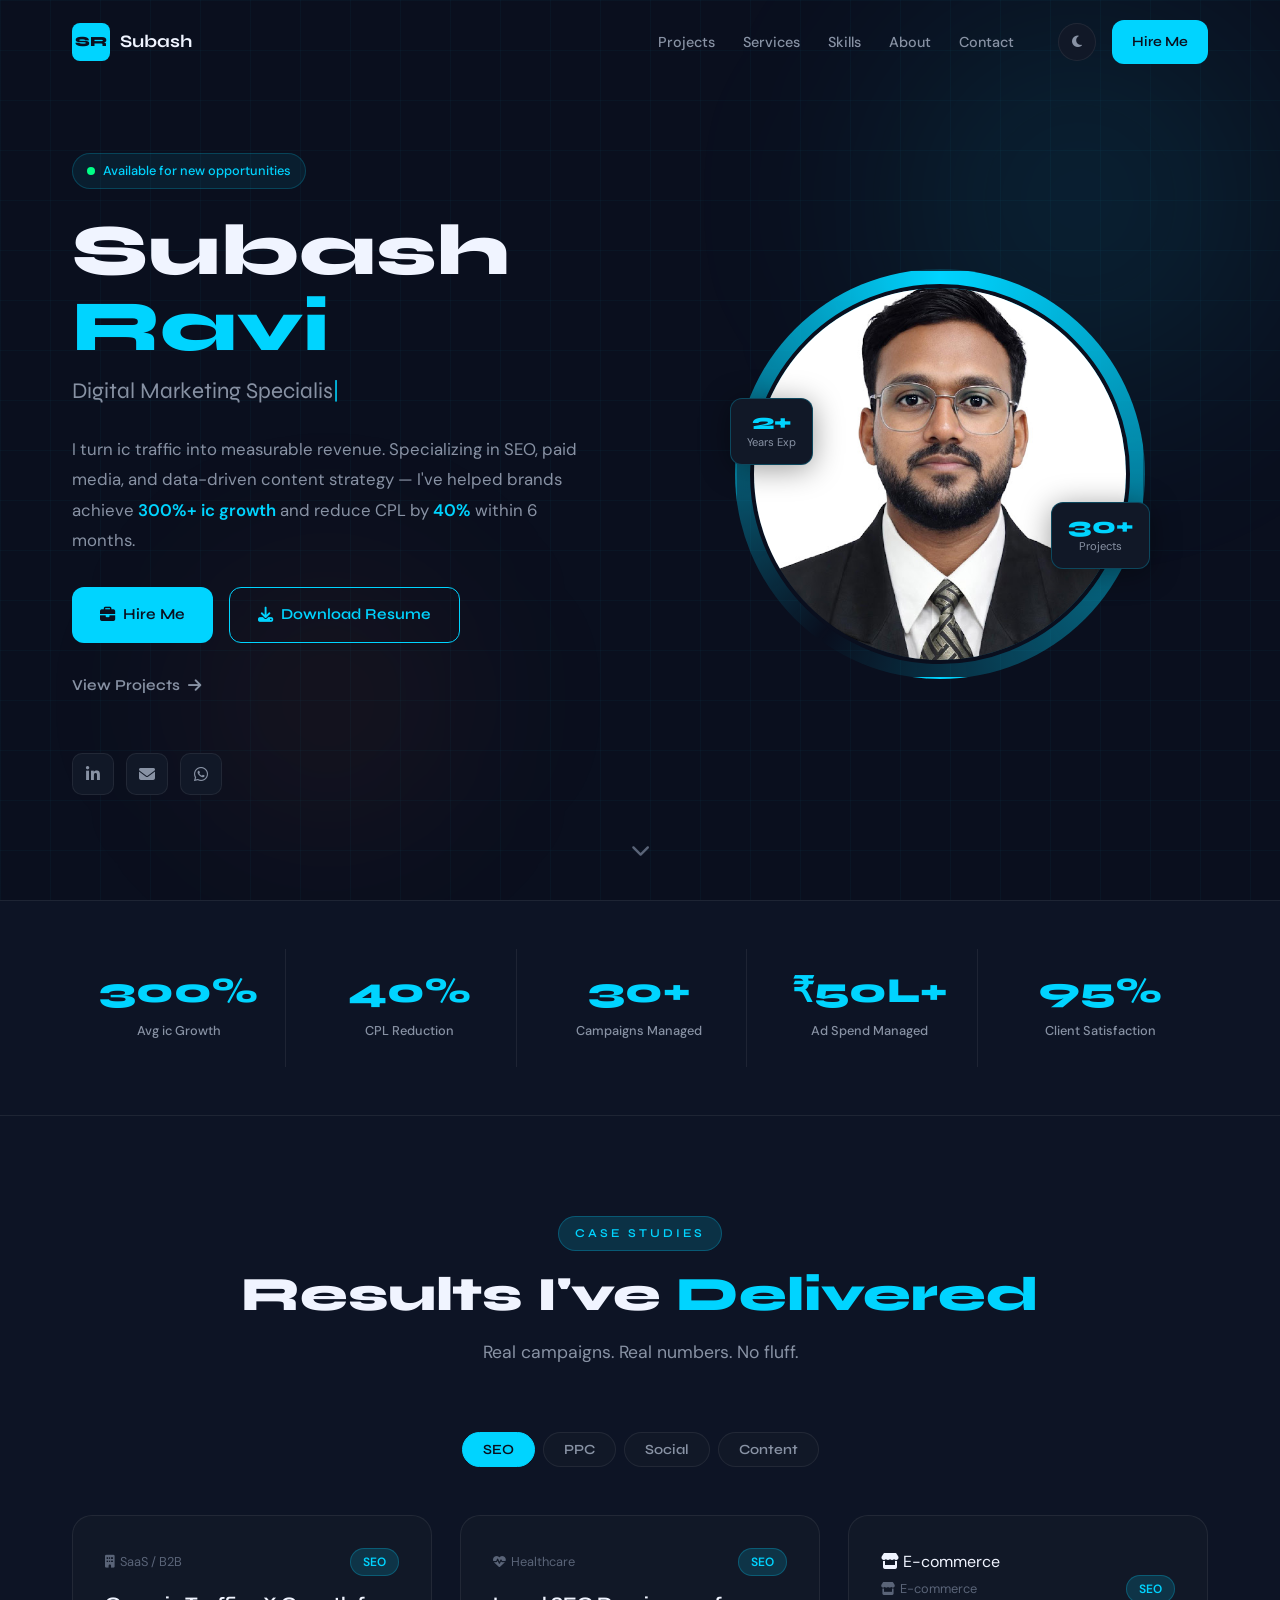
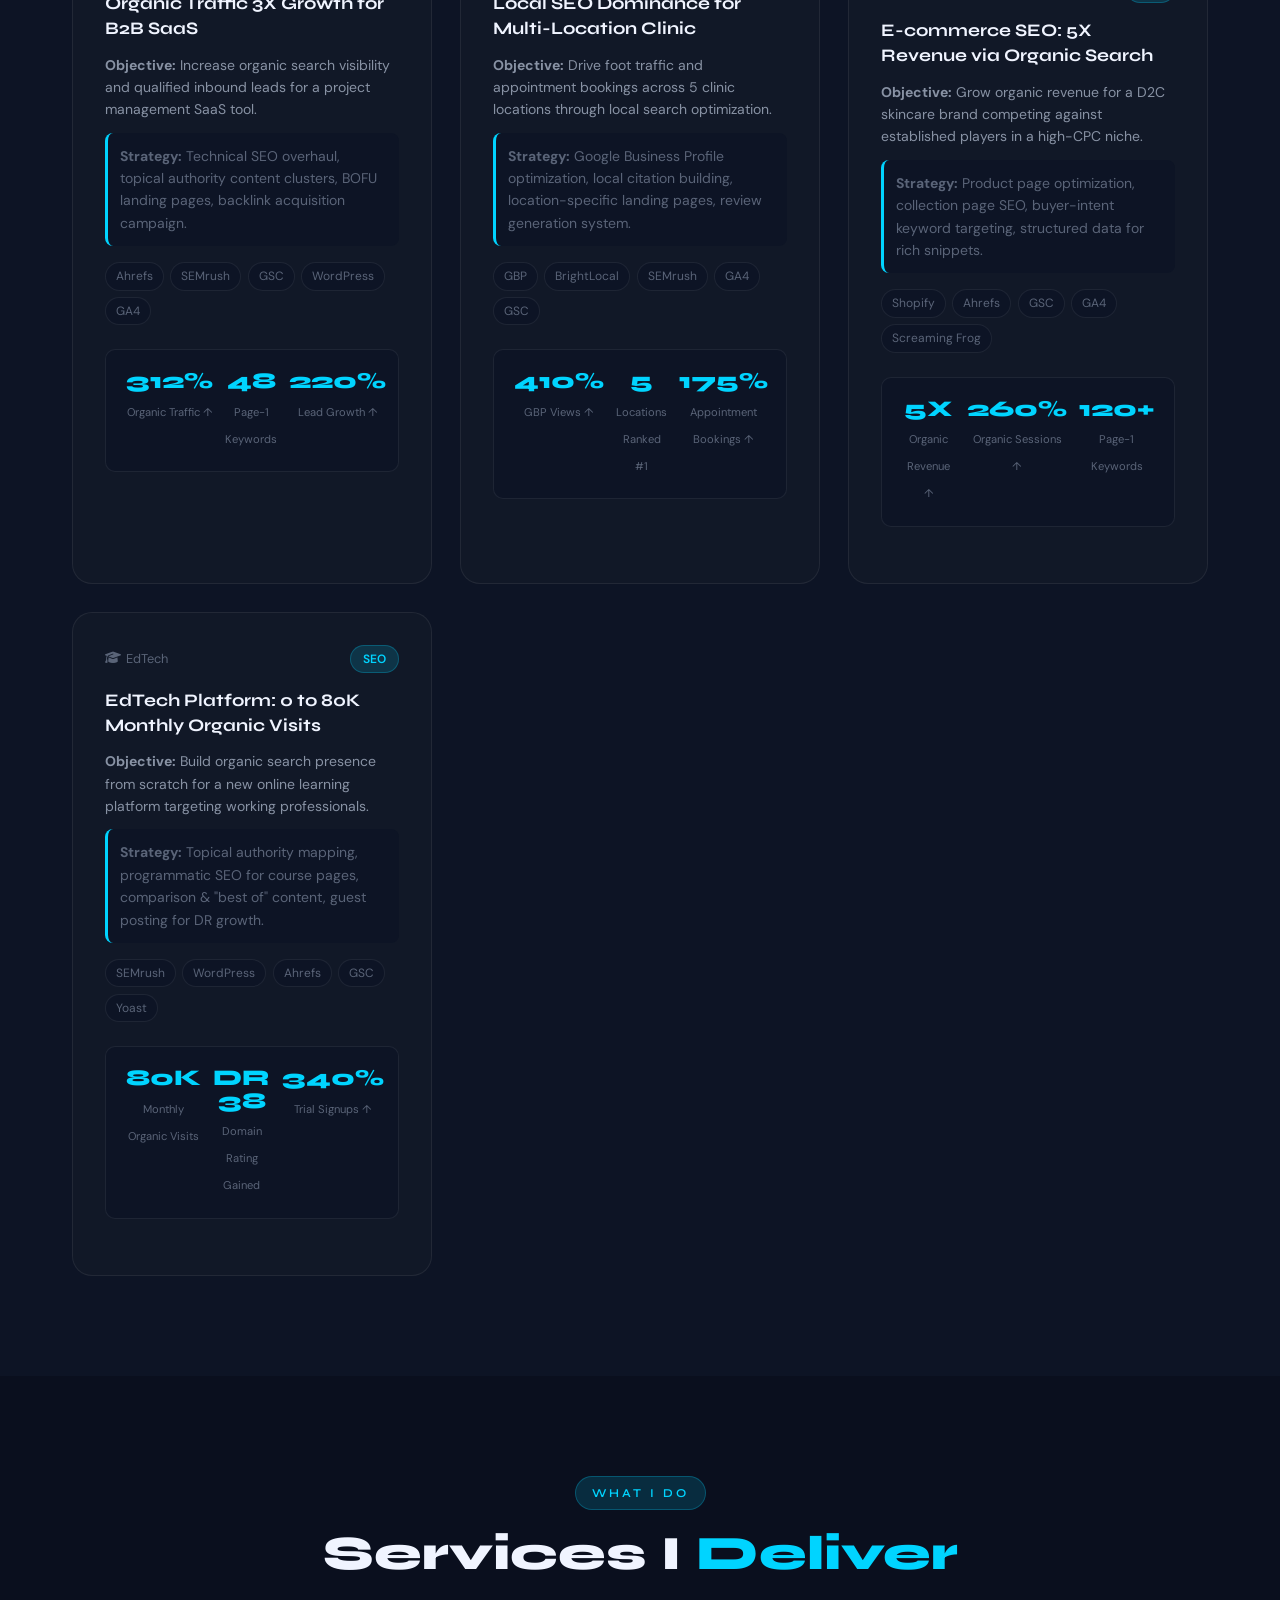
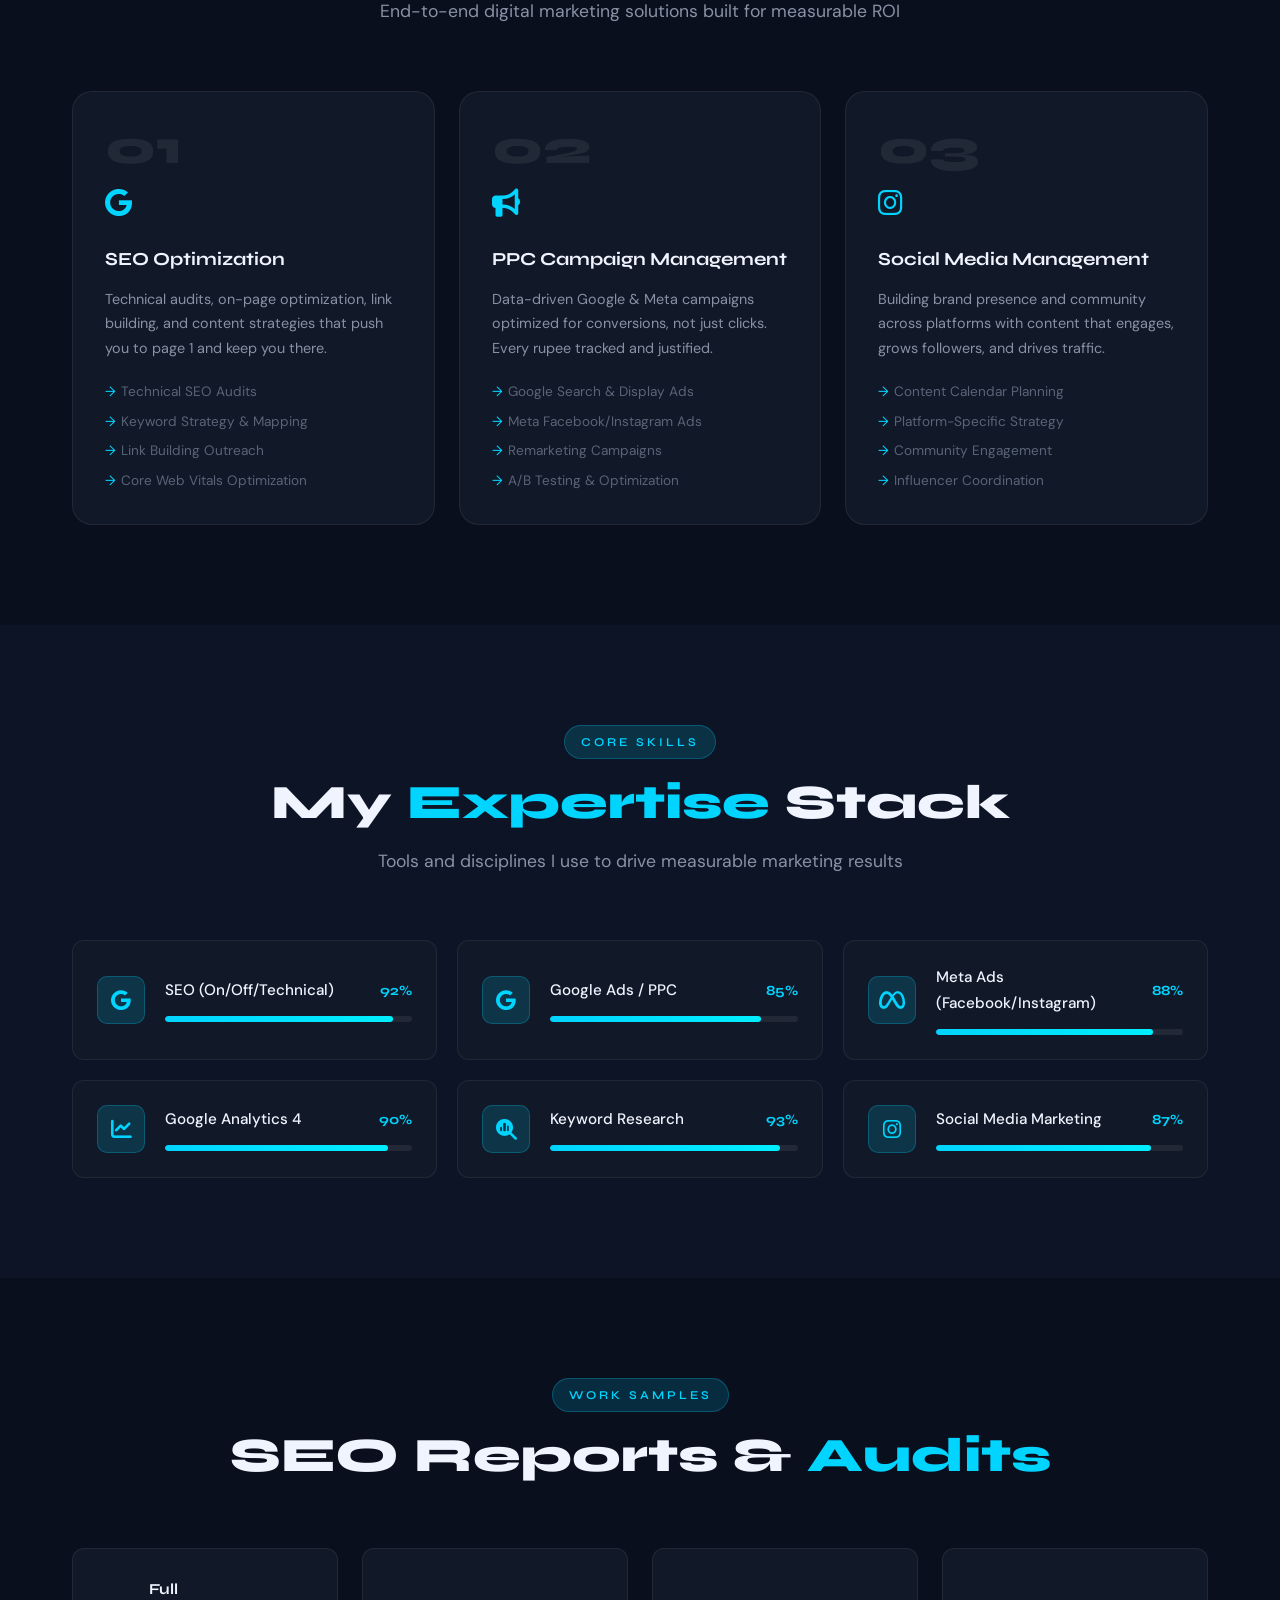
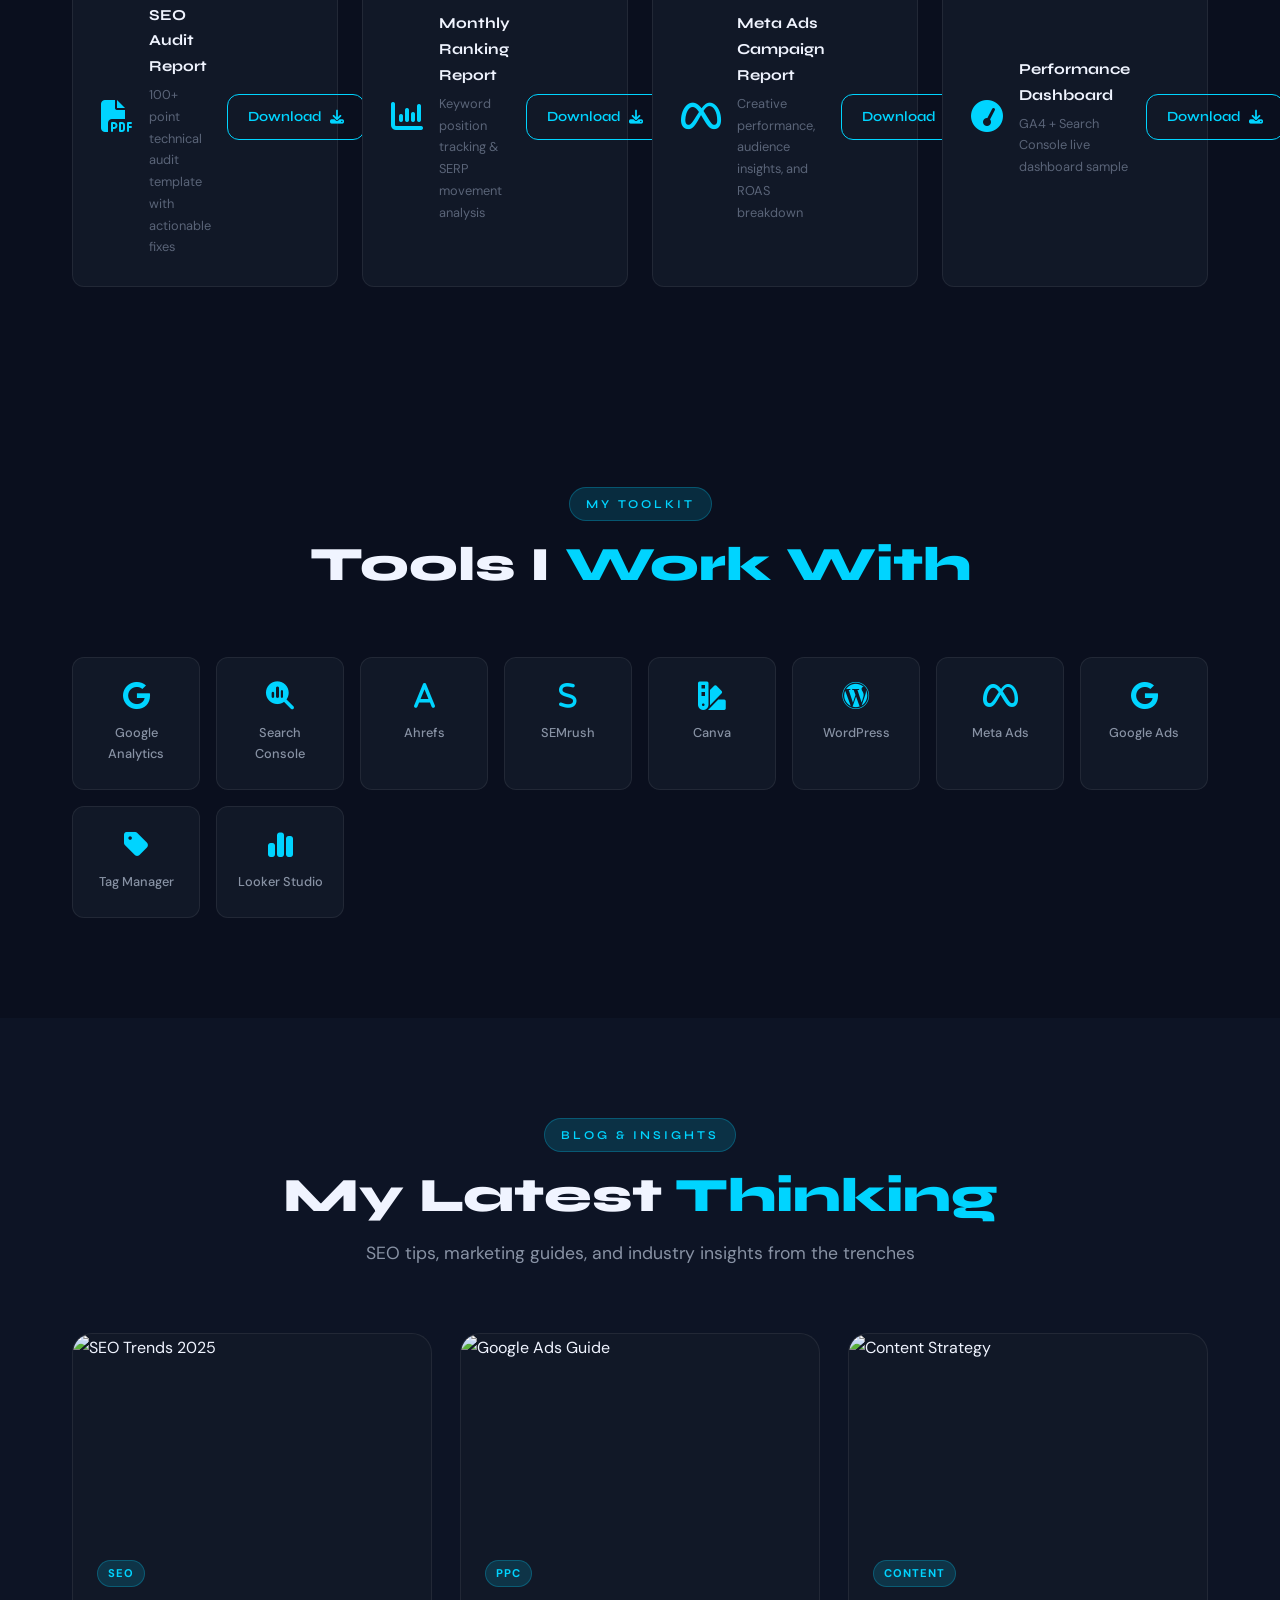
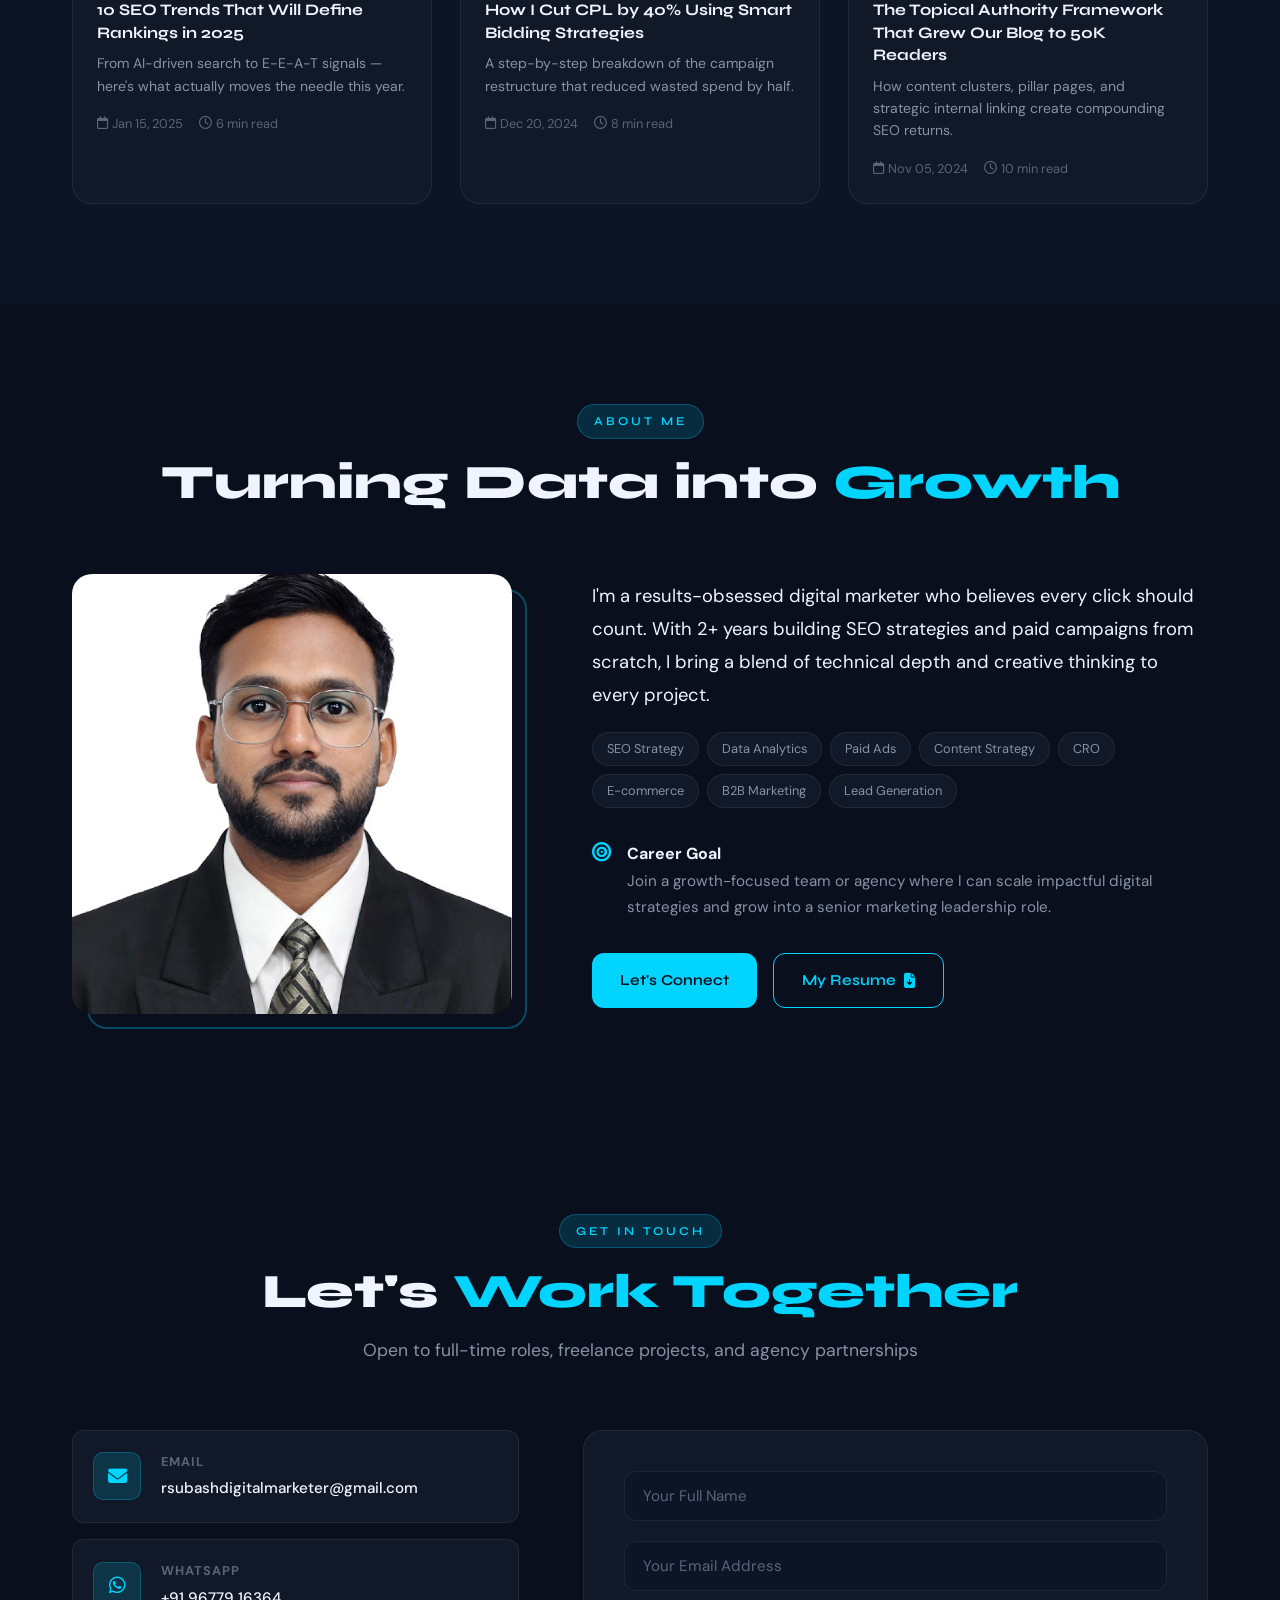
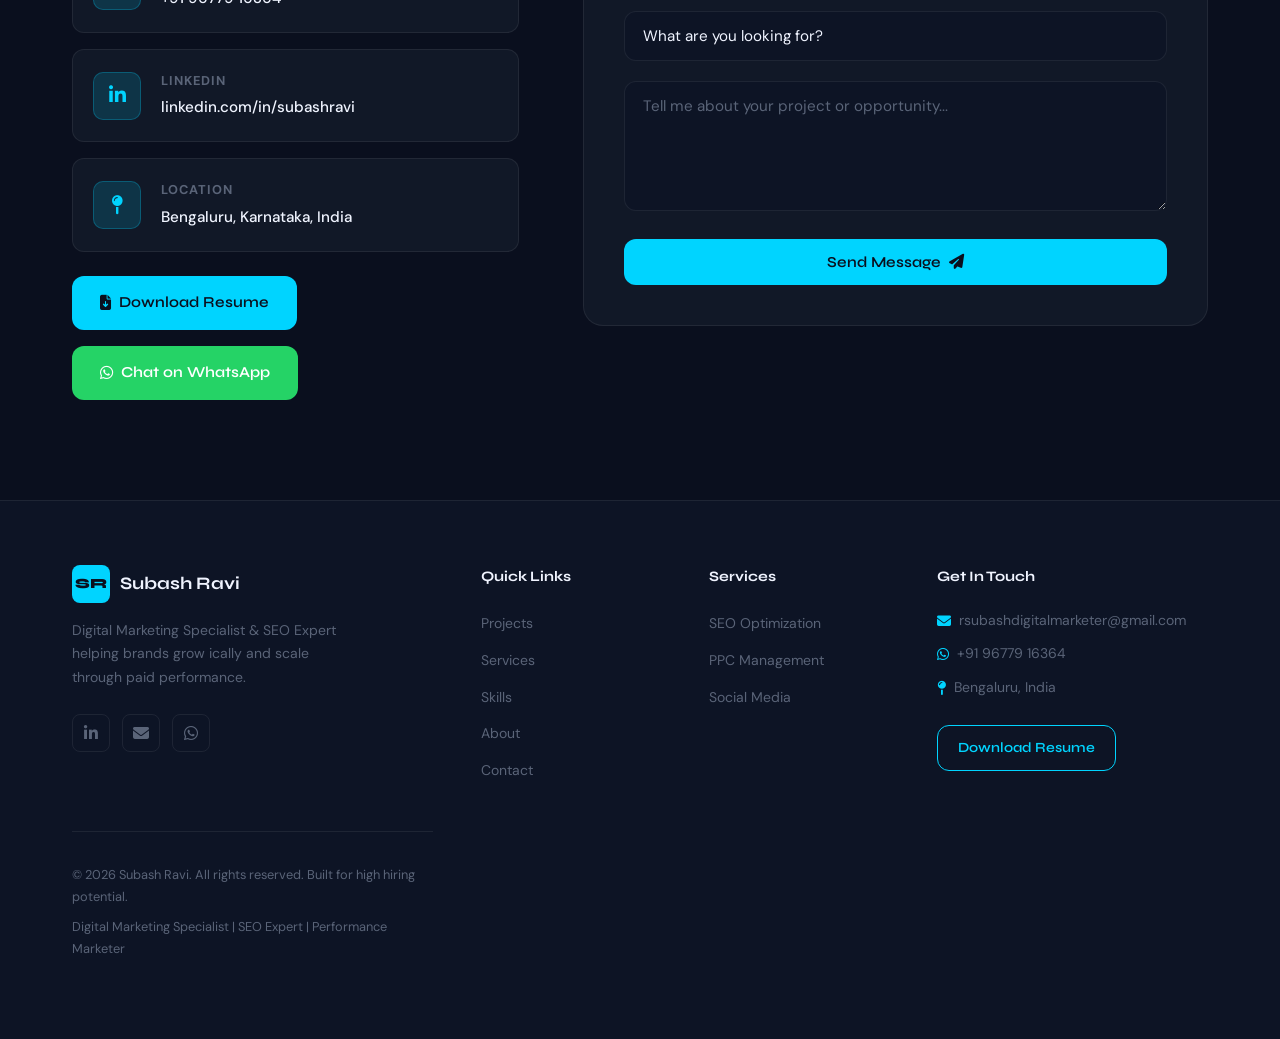
==== commit ee6ab118: "Update index.html" ====
--- a/index.html
+++ b/index.html
@@ -3,15 +3,15 @@
 <head>
   <meta charset="UTF-8" />
   <meta name="viewport" content="width=device-width, initial-scale=1.0" />
-  <meta name="description" content="Subash – Digital Marketing Specialist & SEO Expert with 2+ years of experience driving organic growth, PPC performance, and conversion optimization for brands." />
+  <meta name="description" content="Subash – Digital Marketing Specialist & SEO Expert with 2+ years of experience driving ic growth, PPC performance, and conversion optimization for brands." />
   <meta name="keywords" content="Digital Marketing Specialist, SEO Expert, Google Ads, Meta Ads, Content Marketing, PPC, Social Media Marketing" />
   <meta name="author" content="Subash" />
   <meta property="og:title" content="Subash | Digital Marketing Specialist & SEO Expert" />
-  <meta property="og:description" content="Results-driven digital marketer with 2+ years helping brands grow organically, scale with paid ads, and convert visitors into customers." />
+  <meta property="og:description" content="Results-driven digital marketer with 2+ years helping brands grow ically, scale with paid ads, and convert visitors into customers." />
   <meta property="og:type" content="website" />
   <meta property="og:url" content="https://Subash.dev" />
   <meta property="og:image" content="name.jpg" />
-  <title>Subash | Digital Marketing Specialist & SEO Expert</title>
+  <title> Subash | Digital Marketing Specialist & SEO Expert</title>
   <link rel="icon" type="image/svg+xml" href="data:image/svg+xml,<svg xmlns='http://www.w3.org/2000/svg' viewBox='0 0 100 100'><rect width='100' height='100' rx='20' fill='%230A0F1E'/><text y='.9em' font-size='80' x='10' fill='%2300D4FF'>A</text></svg>" />
   <link rel="preconnect" href="https://fonts.googleapis.com" />
   <link rel="preconnect" href="https://fonts.gstatic.com" crossorigin />
@@ -28,7 +28,7 @@
     "jobTitle": "Digital Marketing Specialist",
     "url": "https://Subash.dev",
     "sameAs": [
-      "https://www.linkedin.com/in/subashravi/"
+      "https://www.linkedin.com/in/subashravi/",
     ],
     "knowsAbout": ["SEO", "Google Ads", "Meta Ads", "Content Marketing", "Social Media Marketing"]
   }
@@ -80,13 +80,13 @@
         <span class="typing-text" id="typingText"></span><span class="cursor">|</span>
       </div>
       <p class="hero-bio">
-        I turn organic traffic into measurable revenue. Specializing in SEO, paid media, and data-driven content strategy — I've helped brands achieve <strong>300%+ organic growth</strong> and reduce CPL by <strong>40%</strong> within 6 months.
+        I turn ic traffic into measurable revenue. Specializing in SEO, paid media, and data-driven content strategy — I've helped brands achieve <strong>300%+ ic growth</strong> and reduce CPL by <strong>40%</strong> within 6 months.
       </p>
       <div class="hero-cta">
         <a href="#contact" class="btn btn-primary"><i class="fa-solid fa-briefcase"></i> Hire Me</a>
         <a href="subash-resume.pdf" class="btn btn-outline" download="subash-resume.pdf">
-          <i class="fa-solid fa-download"></i> Download Resume
-        </a>
+  <i class="fa-solid fa-download"></i> Download Resume
+</a>
         <a href="#projects" class="btn btn-ghost">View Projects <i class="fa-solid fa-arrow-right"></i></a>
       </div>
       <div class="hero-socials">
@@ -121,7 +121,7 @@
     <div class="stats-grid">
       <div class="stat-item" data-target="300">
         <span class="stat-num"><span class="counter">0</span>%</span>
-        <span class="stat-label">Avg Organic Growth</span>
+        <span class="stat-label">Avg ic Growth</span>
       </div>
       <div class="stat-item" data-target="40">
         <span class="stat-num"><span class="counter">0</span>%</span>
@@ -142,8 +142,7 @@
     </div>
   </div>
 </section>
-
-<!-- ===== CASE STUDIES SECTION ===== -->
+  <!-- ===== CASE STUDIES SECTION ===== -->
 <section class="projects section section-alt" id="projects">
   <div class="container">
     <div class="section-header">
@@ -152,15 +151,14 @@
       <p class="section-subtitle">Real campaigns. Real numbers. No fluff.</p>
     </div>
     <div class="filter-bar">
-      <button class="filter-btn active" data-filter="all">All</button>
-      <button class="filter-btn" data-filter="seo">SEO</button>
+      <button class="filter-btn active" data-filter="seo">SEO</button>
       <button class="filter-btn" data-filter="ppc">PPC</button>
       <button class="filter-btn" data-filter="social">Social</button>
       <button class="filter-btn" data-filter="content">Content</button>
     </div>
     <div class="projects-grid">
 
-      <!-- CARD 1: SEO — was missing closing </div> and CTA buttons -->
+      <!-- ===== SEO CASE STUDIES (4) ===== -->
       <div class="project-card reveal" data-category="seo">
         <div class="project-header">
           <div class="project-industry"><i class="fa-solid fa-building"></i> SaaS / B2B</div>
@@ -188,13 +186,97 @@
             <span class="result-lbl">Lead Growth ↑</span>
           </div>
         </div>
-        <div class="project-cta">
-          <a href="#" class="btn btn-primary btn-sm">View Full Case Study</a>
-          <a href="#" class="btn btn-ghost btn-sm"><i class="fa-solid fa-file-arrow-down"></i> Download Report</a>
-        </div>
-      </div><!-- END CARD 1 -->
-
-      <!-- CARD 2: PPC -->
+      </div>
+
+      <div class="project-card reveal" data-category="seo">
+        <div class="project-header">
+          <div class="project-industry"><i class="fa-solid fa-heartbeat"></i> Healthcare</div>
+          <div class="project-type">SEO</div>
+        </div>
+        <h3 class="project-title">Local SEO Dominance for Multi-Location Clinic</h3>
+        <p class="project-objective"><strong>Objective:</strong> Drive foot traffic and appointment bookings across 5 clinic locations through local search optimization.</p>
+        <div class="project-strategy">
+          <strong>Strategy:</strong> Google Business Profile optimization, local citation building, location-specific landing pages, review generation system.
+        </div>
+        <div class="project-tools">
+          <span>GBP</span><span>BrightLocal</span><span>SEMrush</span><span>GA4</span><span>GSC</span>
+        </div>
+        <div class="project-results">
+          <div class="result-item">
+            <span class="result-val">410%</span>
+            <span class="result-lbl">GBP Views ↑</span>
+          </div>
+          <div class="result-item">
+            <span class="result-val">5</span>
+            <span class="result-lbl">Locations Ranked #1</span>
+          </div>
+          <div class="result-item">
+            <span class="result-val">175%</span>
+            <span class="result-lbl">Appointment Bookings ↑</span>
+          </div>
+        </div>
+      </div>
+
+      <div class="project-card reveal" data-category="seo">
+        <div class="project-industry-tag"><i class="fa-solid fa-store"></i> E-commerce</div>
+        <div class="project-header">
+          <div class="project-industry"><i class="fa-solid fa-store"></i> E-commerce</div>
+          <div class="project-type">SEO</div>
+        </div>
+        <h3 class="project-title">E-commerce SEO: 5X Revenue via Organic Search</h3>
+        <p class="project-objective"><strong>Objective:</strong> Grow organic revenue for a D2C skincare brand competing against established players in a high-CPC niche.</p>
+        <div class="project-strategy">
+          <strong>Strategy:</strong> Product page optimization, collection page SEO, buyer-intent keyword targeting, structured data for rich snippets.
+        </div>
+        <div class="project-tools">
+          <span>Shopify</span><span>Ahrefs</span><span>GSC</span><span>GA4</span><span>Screaming Frog</span>
+        </div>
+        <div class="project-results">
+          <div class="result-item">
+            <span class="result-val">5X</span>
+            <span class="result-lbl">Organic Revenue ↑</span>
+          </div>
+          <div class="result-item">
+            <span class="result-val">260%</span>
+            <span class="result-lbl">Organic Sessions ↑</span>
+          </div>
+          <div class="result-item">
+            <span class="result-val">120+</span>
+            <span class="result-lbl">Page-1 Keywords</span>
+          </div>
+        </div>
+      </div>
+
+      <div class="project-card reveal" data-category="seo">
+        <div class="project-header">
+          <div class="project-industry"><i class="fa-solid fa-graduation-cap"></i> EdTech</div>
+          <div class="project-type">SEO</div>
+        </div>
+        <h3 class="project-title">EdTech Platform: 0 to 80K Monthly Organic Visits</h3>
+        <p class="project-objective"><strong>Objective:</strong> Build organic search presence from scratch for a new online learning platform targeting working professionals.</p>
+        <div class="project-strategy">
+          <strong>Strategy:</strong> Topical authority mapping, programmatic SEO for course pages, comparison & "best of" content, guest posting for DR growth.
+        </div>
+        <div class="project-tools">
+          <span>SEMrush</span><span>WordPress</span><span>Ahrefs</span><span>GSC</span><span>Yoast</span>
+        </div>
+        <div class="project-results">
+          <div class="result-item">
+            <span class="result-val">80K</span>
+            <span class="result-lbl">Monthly Organic Visits</span>
+          </div>
+          <div class="result-item">
+            <span class="result-val">DR 38</span>
+            <span class="result-lbl">Domain Rating Gained</span>
+          </div>
+          <div class="result-item">
+            <span class="result-val">340%</span>
+            <span class="result-lbl">Trial Signups ↑</span>
+          </div>
+        </div>
+      </div>
+
+      <!-- ===== PPC CASE STUDIES (3) ===== -->
       <div class="project-card reveal" data-category="ppc">
         <div class="project-header">
           <div class="project-industry"><i class="fa-solid fa-house"></i> Real Estate</div>
@@ -222,13 +304,67 @@
             <span class="result-lbl">Lead Volume ↑</span>
           </div>
         </div>
-        <div class="project-cta">
-          <a href="#" class="btn btn-primary btn-sm">View Full Case Study</a>
-          <a href="#" class="btn btn-ghost btn-sm"><i class="fa-solid fa-file-arrow-down"></i> Download Report</a>
-        </div>
-      </div><!-- END CARD 2 -->
-
-      <!-- CARD 3: Social — removed stray duplicate .project-industry-tag div -->
+      </div>
+
+      <div class="project-card reveal" data-category="ppc">
+        <div class="project-header">
+          <div class="project-industry"><i class="fa-solid fa-hospital"></i> Healthcare</div>
+          <div class="project-type">PPC</div>
+        </div>
+        <h3 class="project-title">Google Ads for Hospital: 3X Patient Inquiries</h3>
+        <p class="project-objective"><strong>Objective:</strong> Scale appointment bookings for a private hospital network using Google Search and Display campaigns within a fixed monthly budget.</p>
+        <div class="project-strategy">
+          <strong>Strategy:</strong> Symptom and treatment-based keyword targeting, ad scheduling for peak hours, landing page CRO, call tracking integration.
+        </div>
+        <div class="project-tools">
+          <span>Google Ads</span><span>GA4</span><span>GTM</span><span>CallRail</span><span>Unbounce</span>
+        </div>
+        <div class="project-results">
+          <div class="result-item">
+            <span class="result-val">3X</span>
+            <span class="result-lbl">Patient Inquiries ↑</span>
+          </div>
+          <div class="result-item">
+            <span class="result-val">38%</span>
+            <span class="result-lbl">CPA Reduction</span>
+          </div>
+          <div class="result-item">
+            <span class="result-val">91%</span>
+            <span class="result-lbl">Impression Share</span>
+          </div>
+        </div>
+      </div>
+
+      <div class="project-card reveal" data-category="ppc">
+        <div class="project-header">
+          <div class="project-industry"><i class="fa-solid fa-graduation-cap"></i> EdTech</div>
+          <div class="project-type">PPC</div>
+        </div>
+        <h3 class="project-title">Performance Max Campaigns: 5.1x ROAS for EdTech</h3>
+        <p class="project-objective"><strong>Objective:</strong> Drive course enrollments and maximize ROAS across Google's full inventory using Performance Max campaigns.</p>
+        <div class="project-strategy">
+          <strong>Strategy:</strong> Asset group A/B testing, audience signal layering, smart bidding tROAS setup, shopping feed optimization for course listings.
+        </div>
+        <div class="project-tools">
+          <span>Google Ads</span><span>Merchant Center</span><span>GA4</span><span>GTM</span><span>Looker Studio</span>
+        </div>
+        <div class="project-results">
+          <div class="result-item">
+            <span class="result-val">5.1x</span>
+            <span class="result-lbl">ROAS</span>
+          </div>
+          <div class="result-item">
+            <span class="result-val">55%</span>
+            <span class="result-lbl">Cost-Per-Enrollment ↓</span>
+          </div>
+          <div class="result-item">
+            <span class="result-val">210%</span>
+            <span class="result-lbl">Enrollments ↑</span>
+          </div>
+        </div>
+      </div>
+
+      <!-- ===== SOCIAL CASE STUDIES (2) ===== -->
       <div class="project-card reveal" data-category="social">
         <div class="project-header">
           <div class="project-industry"><i class="fa-solid fa-shirt"></i> E-commerce / Fashion</div>
@@ -256,14 +392,39 @@
             <span class="result-lbl">Revenue Growth</span>
           </div>
         </div>
-        <div class="project-cta">
-          <a href="#" class="btn btn-primary btn-sm">View Full Case Study</a>
-          <a href="#" class="btn btn-ghost btn-sm"><i class="fa-solid fa-file-arrow-down"></i> Download Report</a>
-        </div>
-      </div><!-- END CARD 3 -->
-
-      <!-- CARD 4: Content + SEO -->
-      <div class="project-card reveal" data-category="content seo">
+      </div>
+
+      <div class="project-card reveal" data-category="social">
+        <div class="project-header">
+          <div class="project-industry"><i class="fa-solid fa-dumbbell"></i> Health & Fitness</div>
+          <div class="project-type">Social</div>
+        </div>
+        <h3 class="project-title">Meta Ads 6.3x ROAS for Fitness Supplement Brand</h3>
+        <p class="project-objective"><strong>Objective:</strong> Scale Meta advertising profitably for a D2C fitness supplement brand targeting gym-goers aged 18–35.</p>
+        <div class="project-strategy">
+          <strong>Strategy:</strong> UGC-style creative testing, Advantage+ Shopping Campaigns, lookalike audience stacking, post-purchase upsell flow via Klaviyo.
+        </div>
+        <div class="project-tools">
+          <span>Meta Ads Manager</span><span>Pixel</span><span>Klaviyo</span><span>Canva</span><span>Hotjar</span>
+        </div>
+        <div class="project-results">
+          <div class="result-item">
+            <span class="result-val">6.3x</span>
+            <span class="result-lbl">ROAS</span>
+          </div>
+          <div class="result-item">
+            <span class="result-val">48%</span>
+            <span class="result-lbl">CAC Reduction</span>
+          </div>
+          <div class="result-item">
+            <span class="result-val">380%</span>
+            <span class="result-lbl">Monthly Revenue ↑</span>
+          </div>
+        </div>
+      </div>
+
+      <!-- ===== CONTENT CASE STUDIES (2) ===== -->
+      <div class="project-card reveal" data-category="content">
         <div class="project-header">
           <div class="project-industry"><i class="fa-solid fa-heartbeat"></i> Healthcare</div>
           <div class="project-type">Content + SEO</div>
@@ -290,17 +451,41 @@
             <span class="result-lbl">Ranking Keywords</span>
           </div>
         </div>
-        <div class="project-cta">
-          <a href="#" class="btn btn-primary btn-sm">View Full Case Study</a>
-          <a href="#" class="btn btn-ghost btn-sm"><i class="fa-solid fa-file-arrow-down"></i> Download Report</a>
-        </div>
-      </div><!-- END CARD 4 -->
-
-    </div><!-- END .projects-grid -->
+      </div>
+
+      <div class="project-card reveal" data-category="content">
+        <div class="project-header">
+          <div class="project-industry"><i class="fa-solid fa-briefcase"></i> Finance / Fintech</div>
+          <div class="project-type">Content + SEO</div>
+        </div>
+        <h3 class="project-title">Fintech Blog: 0 to 35K Readers in 4 Months</h3>
+        <p class="project-objective"><strong>Objective:</strong> Build content credibility and drive inbound leads for a personal finance app through a high-quality blog strategy.</p>
+        <div class="project-strategy">
+          <strong>Strategy:</strong> Keyword-clustered content calendar, personal finance explainer series, expert quote sourcing for E-E-A-T, strategic interlinking to app landing pages.
+        </div>
+        <div class="project-tools">
+          <span>Ahrefs</span><span>WordPress</span><span>GSC</span><span>GA4</span><span>Clearscope</span>
+        </div>
+        <div class="project-results">
+          <div class="result-item">
+            <span class="result-val">35K</span>
+            <span class="result-lbl">Monthly Blog Readers</span>
+          </div>
+          <div class="result-item">
+            <span class="result-val">190%</span>
+            <span class="result-lbl">App Signups via Blog ↑</span>
+          </div>
+          <div class="result-item">
+            <span class="result-val">60+</span>
+            <span class="result-lbl">Ranking Keywords</span>
+          </div>
+        </div>
+      </div>
+
+    </div>
   </div>
 </section>
-
-<!-- ===== SERVICES SECTION ===== -->
+ <!-- ===== SERVICES SECTION ===== -->
 <section class="services section" id="services">
   <div class="container">
     <div class="section-header">
@@ -348,8 +533,7 @@
     </div>
   </div>
 </section>
-
-<!-- ===== SKILLS SECTION ===== -->
+  <!-- ===== SKILLS SECTION ===== -->
 <section class="skills section section-alt" id="skills">
   <div class="container">
     <div class="section-header">
@@ -421,7 +605,6 @@
     </div>
   </div>
 </section>
-
 <!-- ===== WORK SAMPLES SECTION ===== -->
 <section class="samples section" id="samples">
   <div class="container">
@@ -465,7 +648,6 @@
     </div>
   </div>
 </section>
-
 <!-- ===== TOOLS SECTION ===== -->
 <section class="tools section" id="tools">
   <div class="container">
@@ -537,7 +719,7 @@
   </div>
 </section>
 
-<!-- ===== ABOUT SECTION ===== -->
+  <!-- ===== ABOUT SECTION ===== -->
 <section class="about section" id="about">
   <div class="container">
     <div class="section-header">
@@ -576,9 +758,9 @@
         </div>
         <div class="about-cta">
           <a href="#contact" class="btn btn-primary">Let's Connect</a>
-          <a href="subash-resume.pdf" class="btn btn-outline" download="subash-resume.pdf">
-            My Resume <i class="fa-solid fa-file-arrow-down"></i>
-          </a>
+           <a href="subash-resume.pdf" class="btn btn-outline" download="subash-resume.pdf">
+  My Resume <i class="fa-solid fa-file-arrow-down"></i>
+</a>
         </div>
       </div>
     </div>
@@ -646,18 +828,7 @@
             <option value="consultation">SEO Consultation</option>
             <option value="other">Other</option>
           </select>
-        </div>
-        <div class="form-group">
-          <textarea id="contactMessage" name="message" placeholder="Tell me about your project or opportunity..." rows="5" required></textarea>
-          <span class="form-error" id="messageError"></span>
-        </div>
-        <button type="submit" class="btn btn-primary btn-full">
-          <span>Send Message</span>
-          <i class="fa-solid fa-paper-plane"></i>
-        </button>
-        <div class="form-success" id="formSuccess">
-          <i class="fa-solid fa-circle-check"></i> Message sent! I'll get back to you within 24 hours.
-        </div>
+        </div> <div class="form-group"> <textarea id="contactMessage" name="message" placeholder="Tell me about your project or opportunity..." rows="5" required></textarea> <span class="form-error" id="messageError"></span> </div> <button type="submit" class="btn btn-primary btn-full"> <span>Send Message</span> <i class="fa-solid fa-paper-plane"></i> </button> <div class="form-success" id="formSuccess"> <i class="fa-solid fa-circle-check"></i> Message sent! I'll get back to you within 24 hours. </div>
       </form>
     </div>
   </div>
@@ -672,7 +843,7 @@
           <span class="logo-mark">SR</span>
           <span class="logo-text">Subash Ravi</span>
         </a>
-        <p>Digital Marketing Specialist & SEO Expert helping brands grow organically and scale through paid performance.</p>
+        <p>Digital Marketing Specialist & SEO Expert helping brands grow ically and scale through paid performance.</p>
         <div class="footer-socials">
           <a href="https://linkedin.com/in/subashravi" target="_blank" aria-label="LinkedIn"><i class="fa-brands fa-linkedin-in"></i></a>
           <a href="mailto:rsubashdigitalmarketer@gmail.com" aria-label="Email"><i class="fa-solid fa-envelope"></i></a>
@@ -695,6 +866,7 @@
           <li><a href="#services">SEO Optimization</a></li>
           <li><a href="#services">PPC Management</a></li>
           <li><a href="#services">Social Media</a></li>
+
         </ul>
       </div>
       <div class="footer-contact">
@@ -702,11 +874,10 @@
         <p><i class="fa-solid fa-envelope"></i> rsubashdigitalmarketer@gmail.com</p>
         <p><i class="fa-brands fa-whatsapp"></i> +91 96779 16364</p>
         <p><i class="fa-solid fa-map-pin"></i> Bengaluru, India</p>
-        <a href="subash-resume.pdf" class="btn btn-outline btn-sm" style="margin-top:1rem;" download="subash-resume.pdf">
-          Download Resume
-        </a>
-      </div>
-    </div><!-- END .footer-grid — was missing this closing tag -->
+       <a href="subash-resume.pdf" class="btn btn-outline btn-sm" style="margin-top:1rem;" download="subash-resume.pdf">
+  Download Resume
+</a>
+    </div>
     <div class="footer-bottom">
       <p>© 2026 Subash Ravi. All rights reserved. Built for high hiring potential.</p>
       <p>Digital Marketing Specialist | SEO Expert | Performance Marketer</p>
@@ -720,5 +891,28 @@
 </button>
 
 <script src="script.js"></script>
+<script>
+// Override filter logic: no 'all' button, default to SEO on load
+(function() {
+  function applyFilter(filter) {
+    document.querySelectorAll('.project-card').forEach(function(card) {
+      var cats = (card.getAttribute('data-category') || '').split(' ');
+      card.style.display = cats.indexOf(filter) !== -1 ? '' : 'none';
+    });
+  }
+  document.querySelectorAll('.filter-btn').forEach(function(btn) {
+    btn.addEventListener('click', function() {
+      document.querySelectorAll('.filter-btn').forEach(function(b) { b.classList.remove('active'); });
+      btn.classList.add('active');
+      applyFilter(btn.getAttribute('data-filter'));
+    });
+  });
+  // Activate SEO by default on page load
+  window.addEventListener('DOMContentLoaded', function() {
+    var seoBtn = document.querySelector('.filter-btn[data-filter="seo"]');
+    if (seoBtn) { seoBtn.click(); }
+  });
+})();
+</script>
 </body>
 </html>
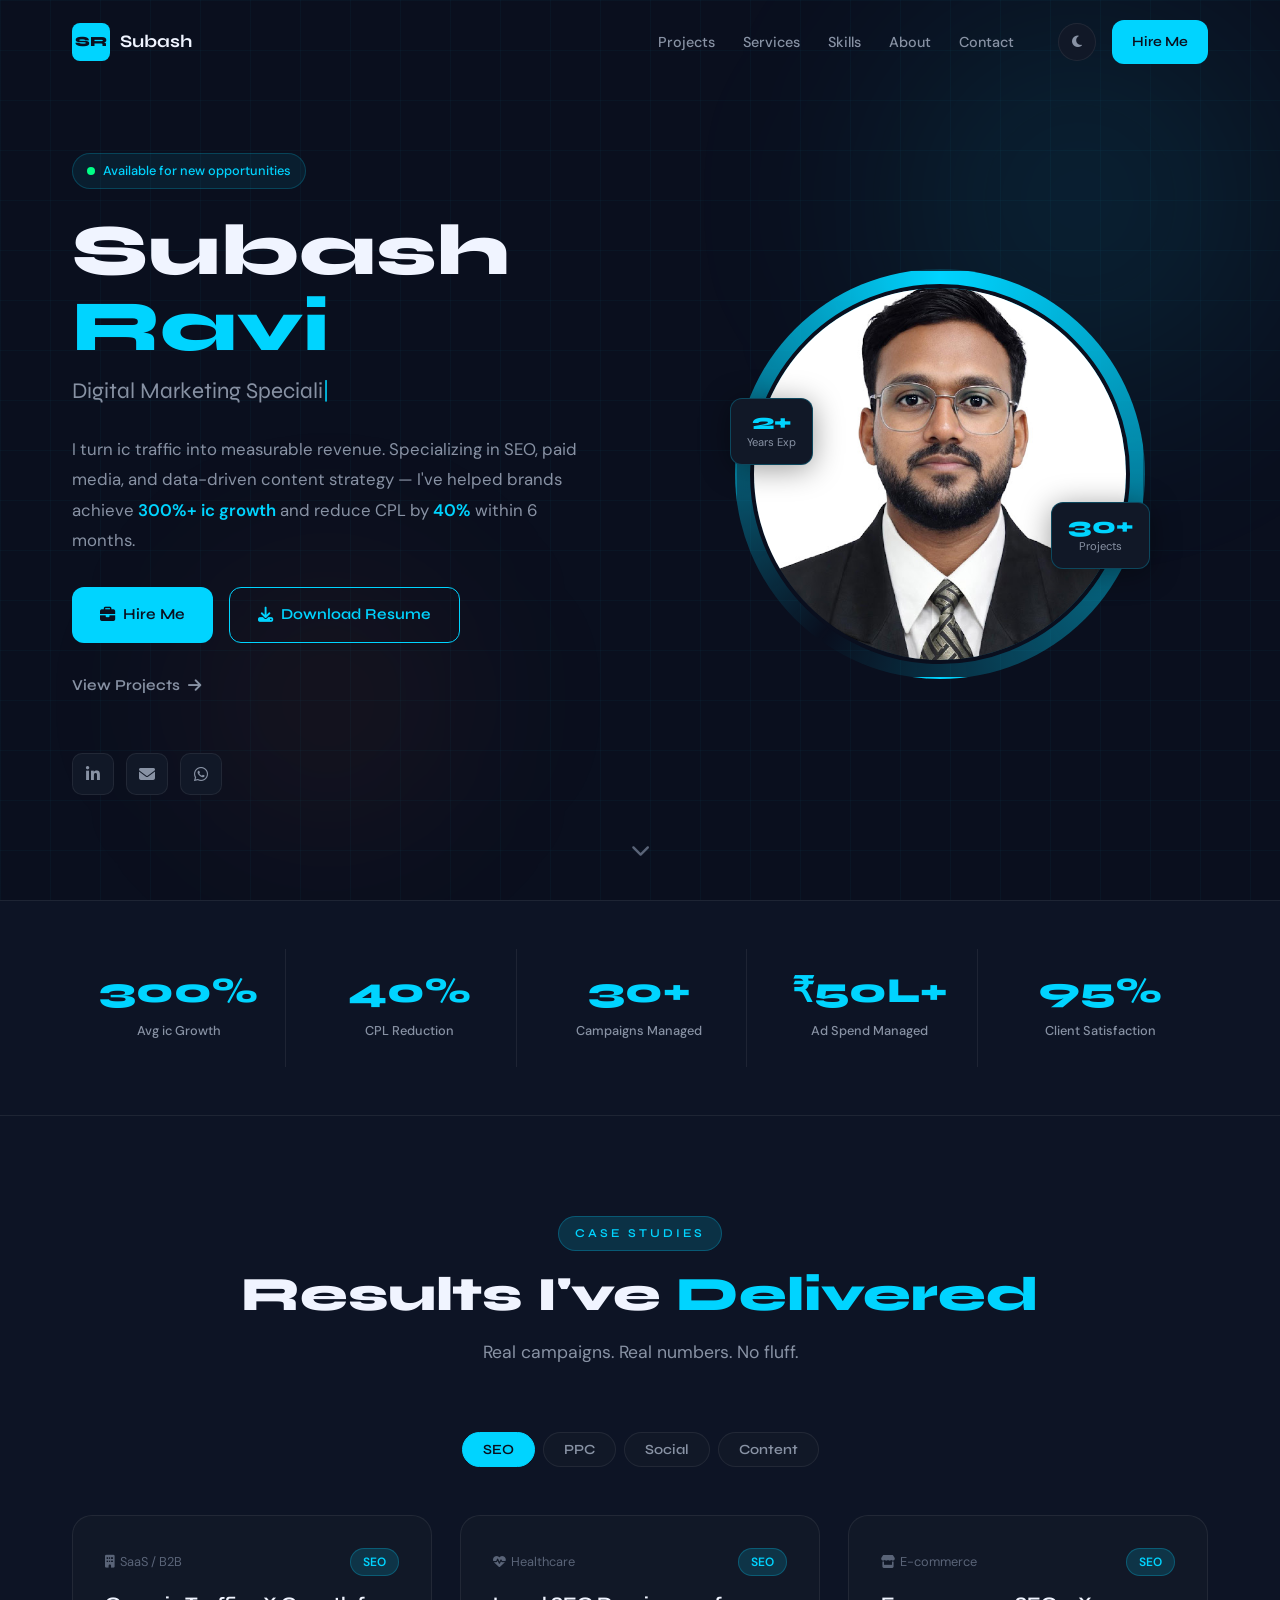
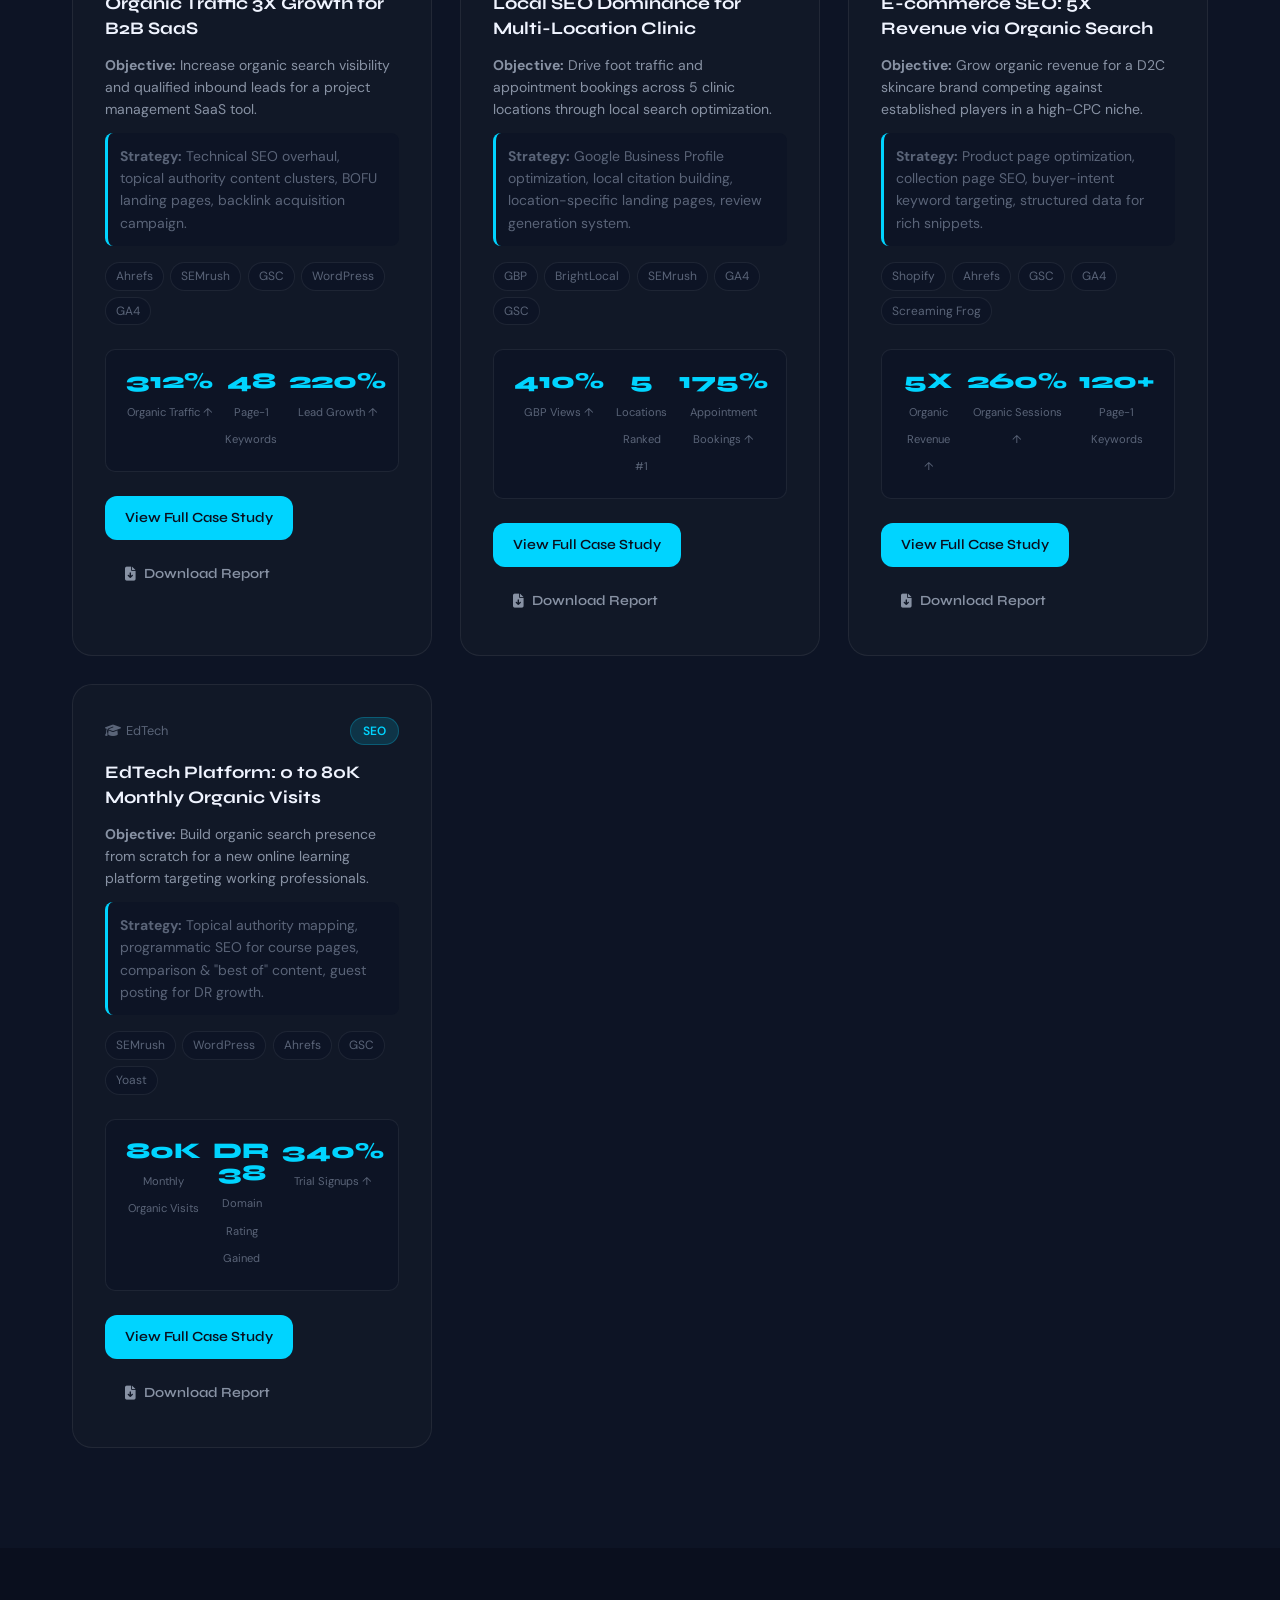
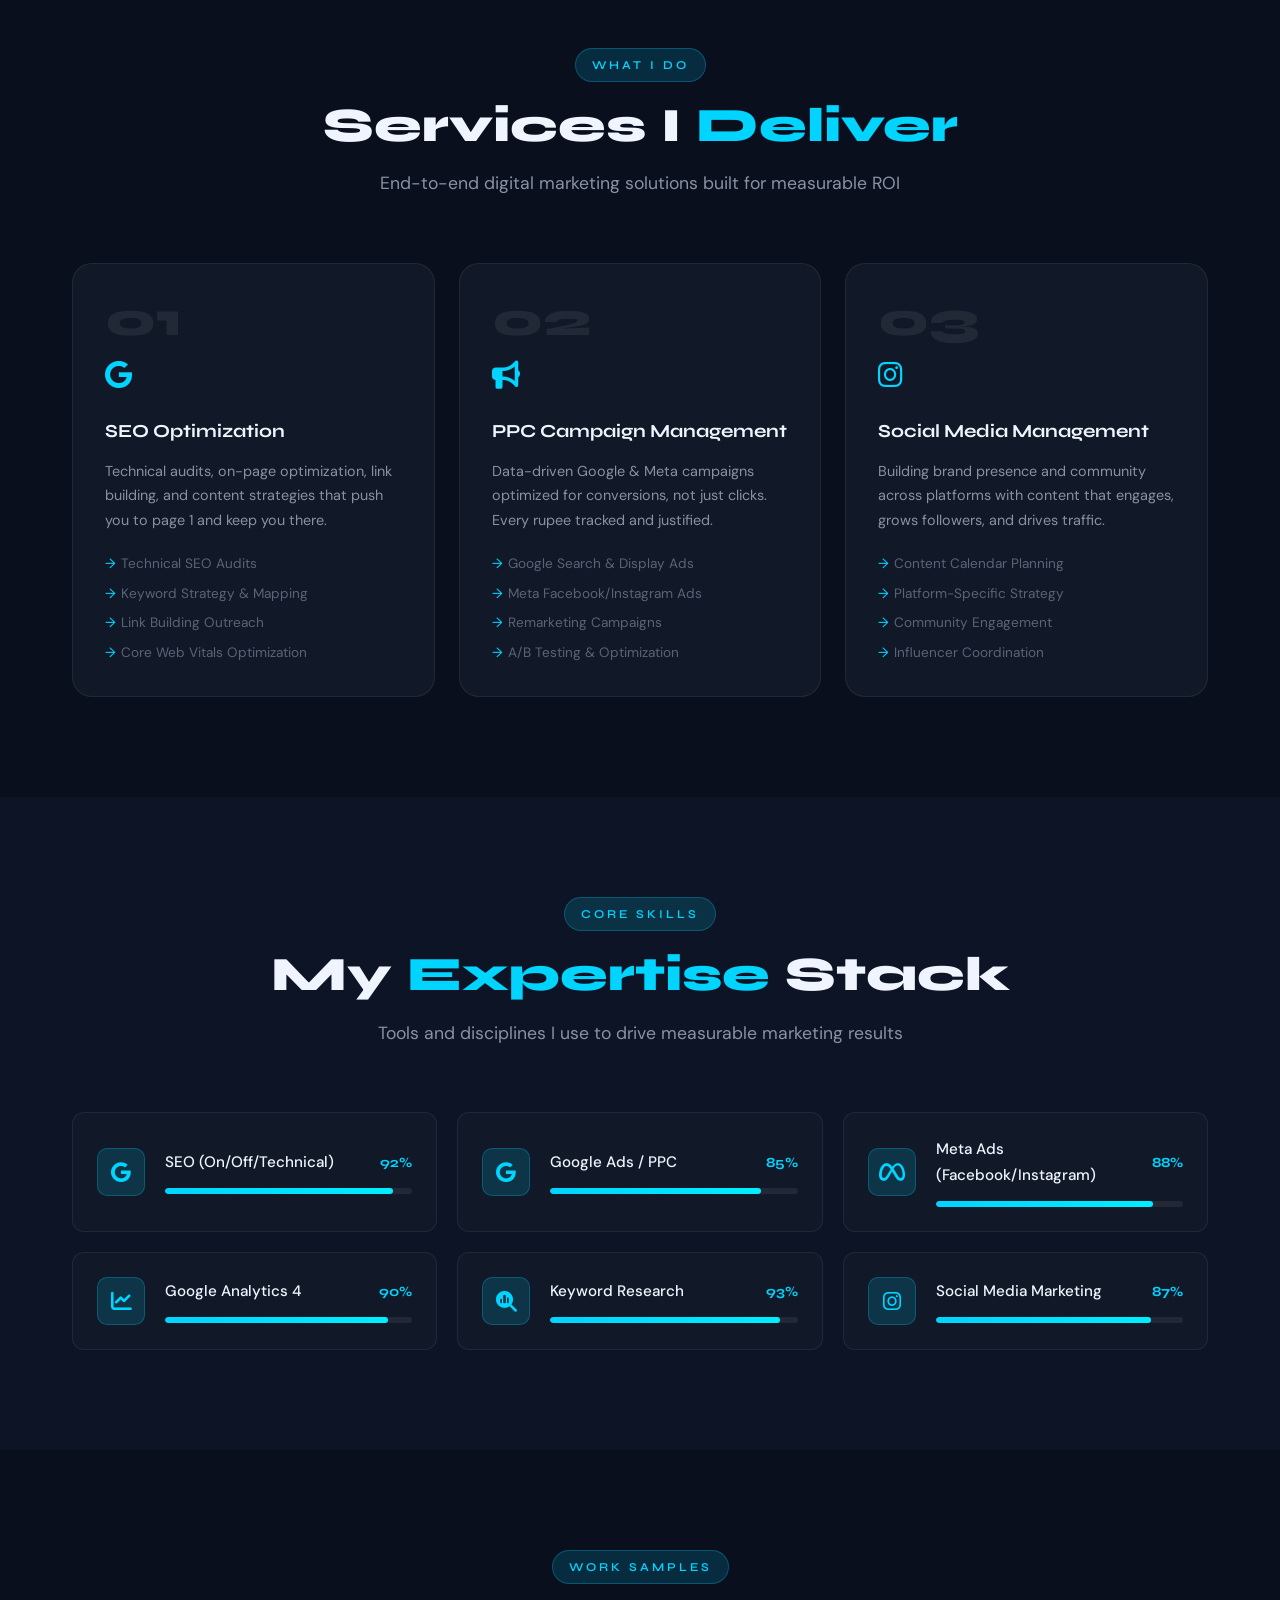
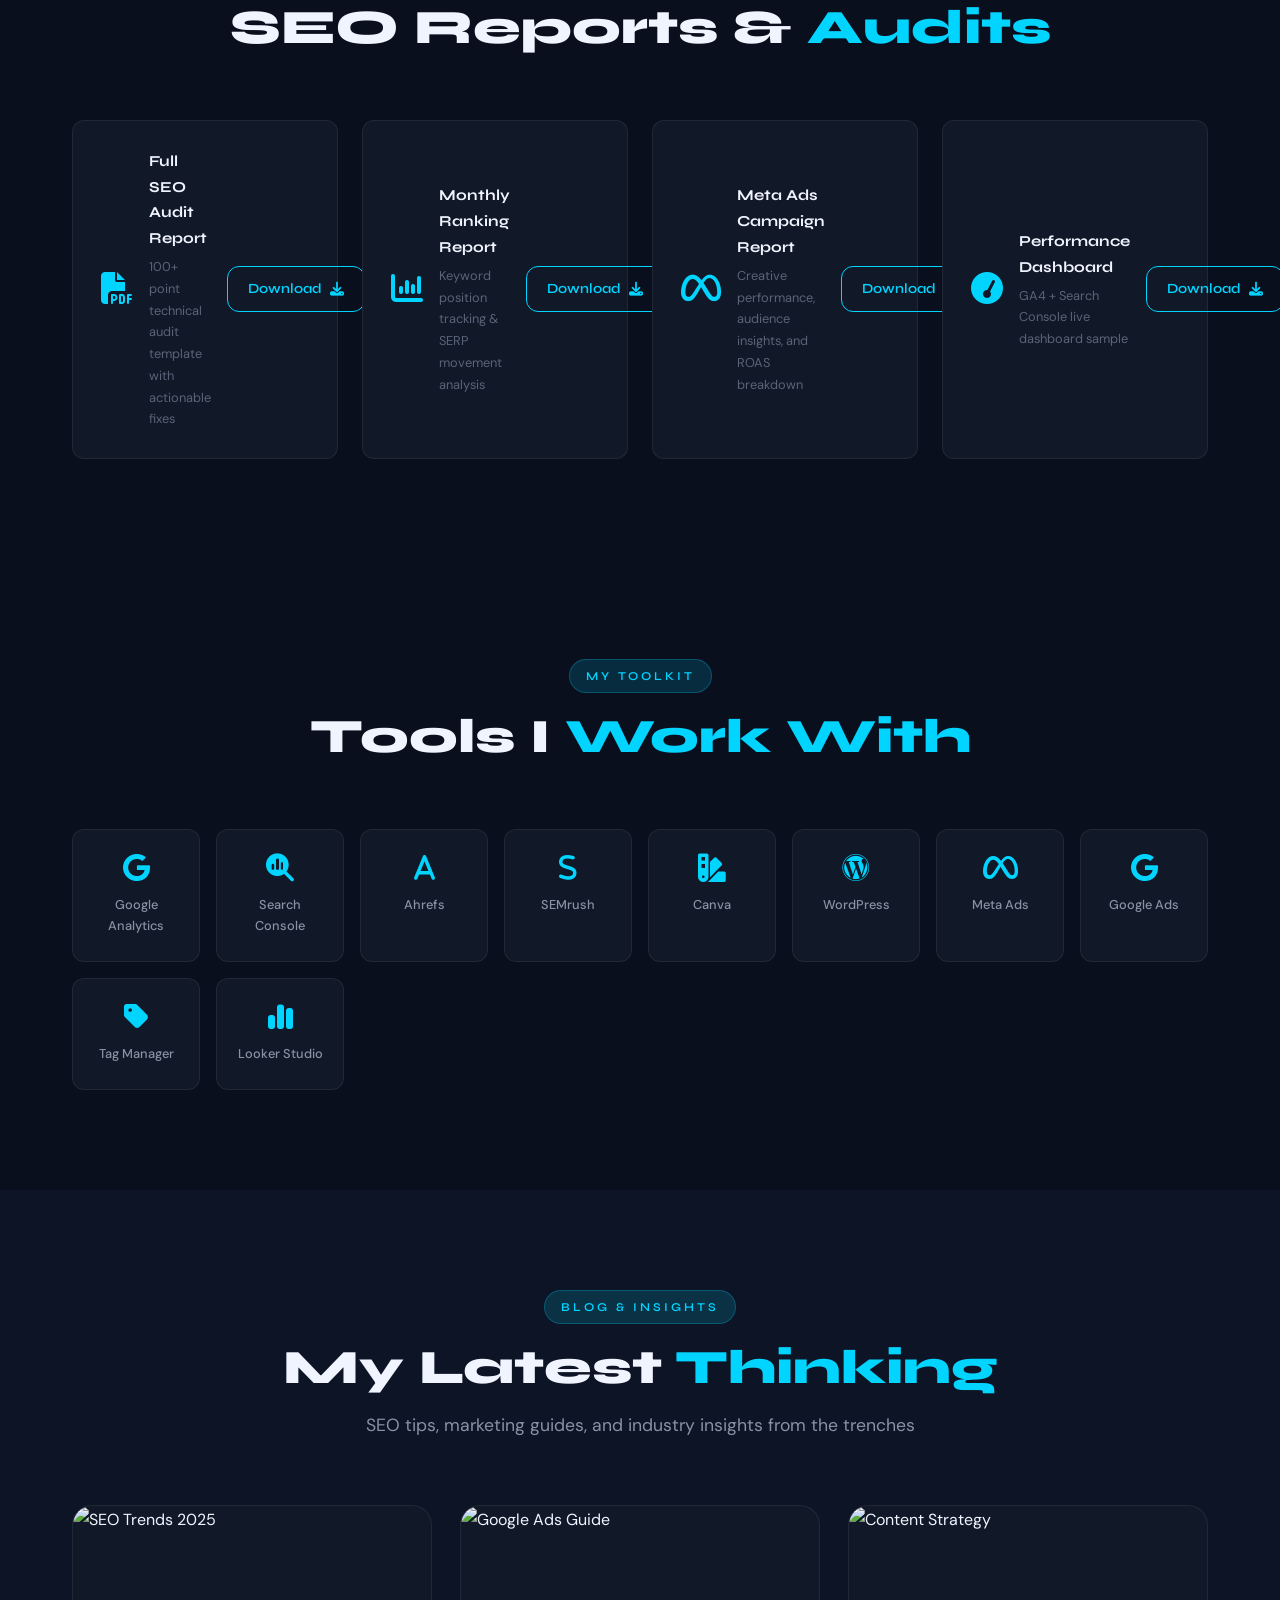
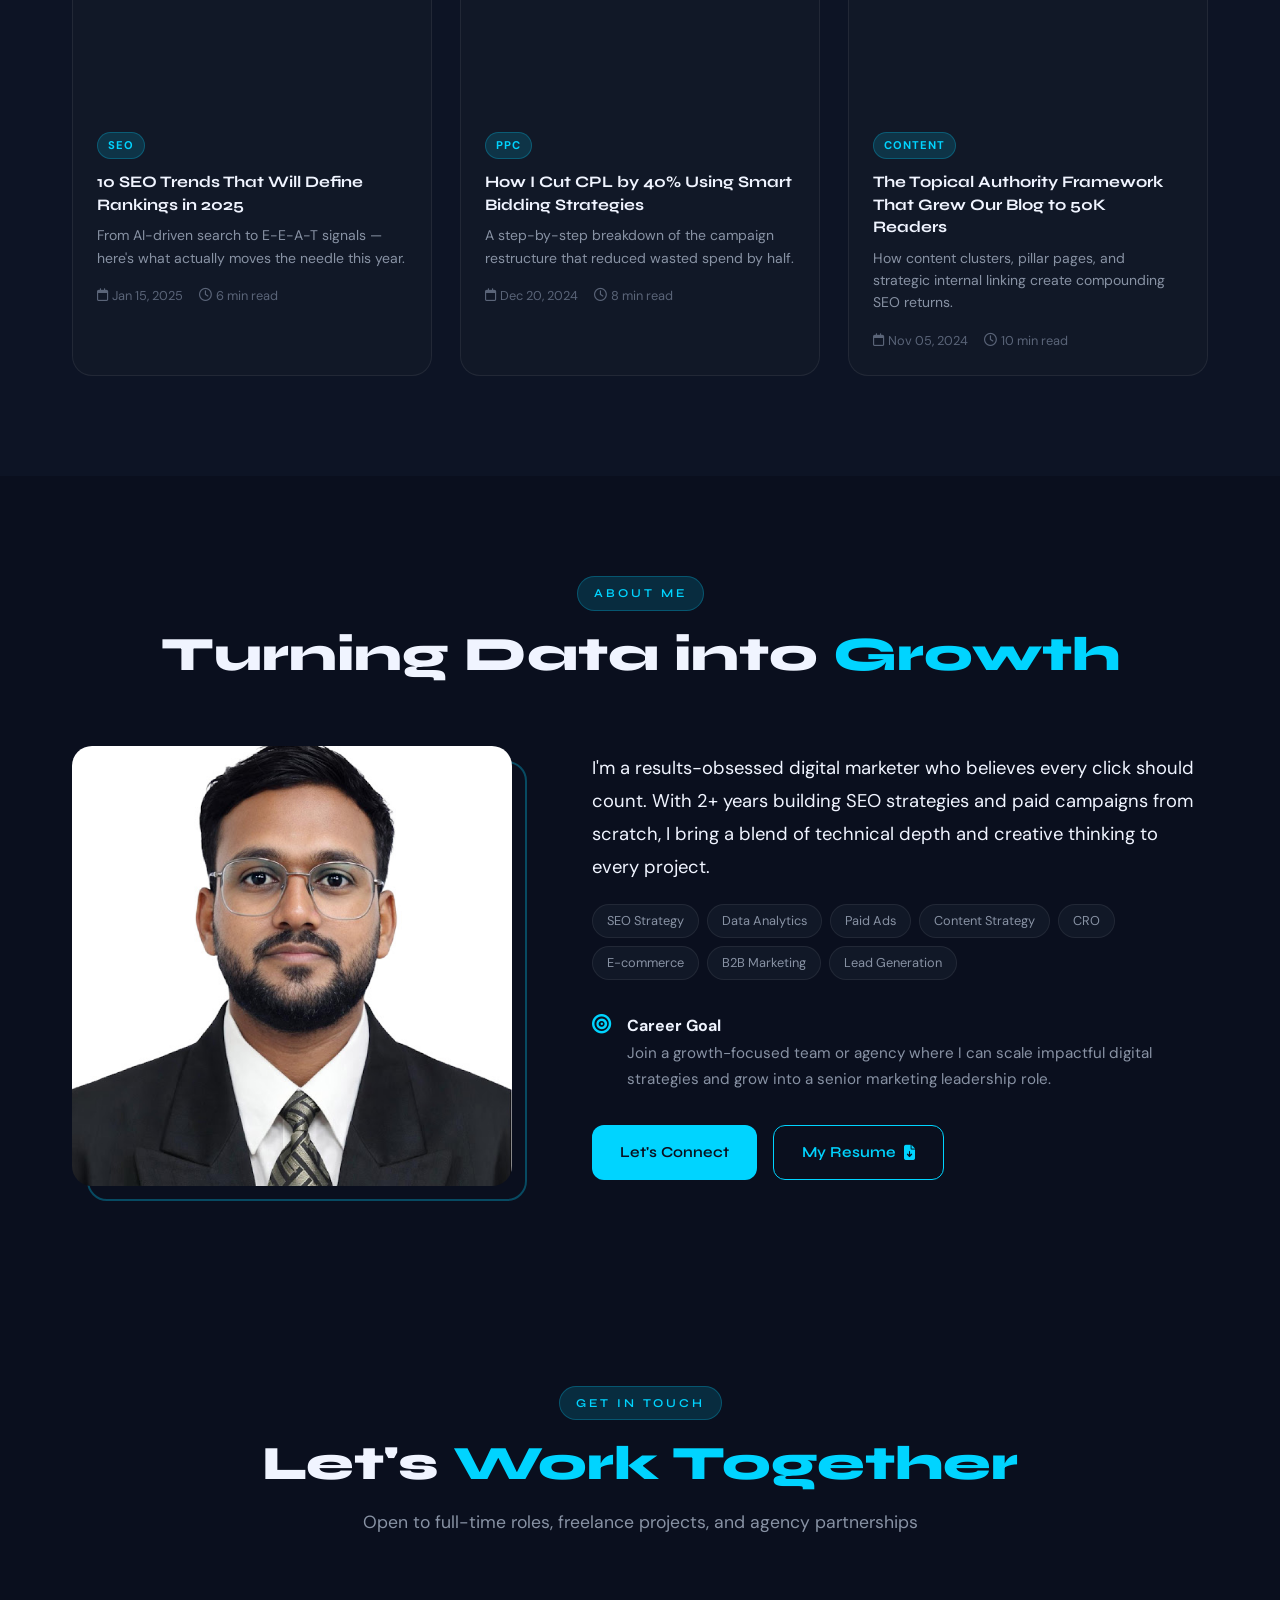
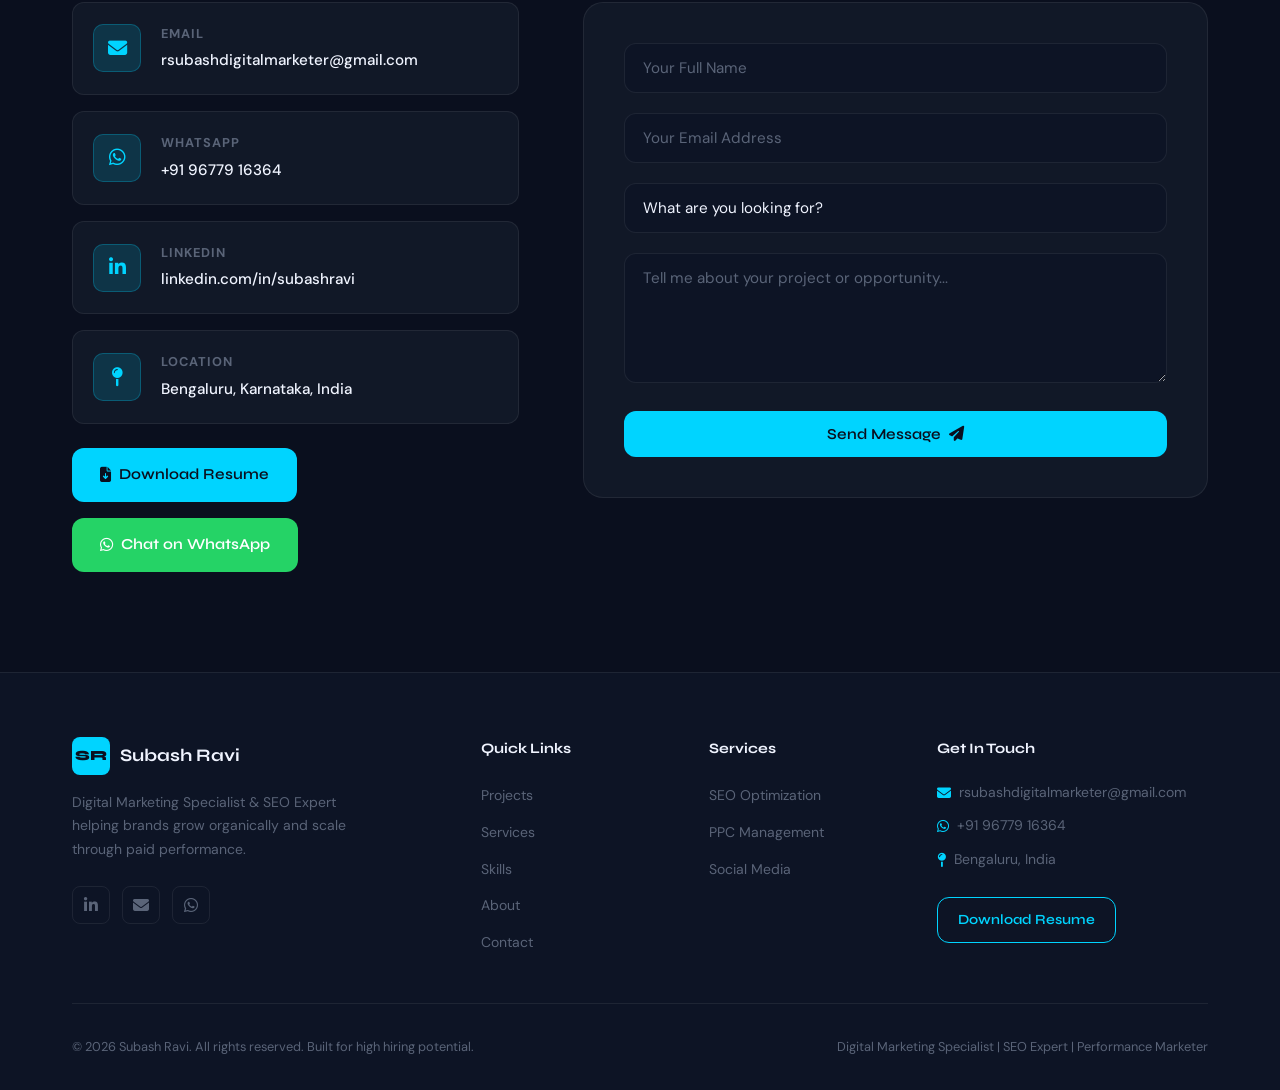
==== commit ad04714e: "Update index.html" ====
--- a/index.html
+++ b/index.html
@@ -28,7 +28,7 @@
     "jobTitle": "Digital Marketing Specialist",
     "url": "https://Subash.dev",
     "sameAs": [
-      "https://www.linkedin.com/in/subashravi/",
+      "https://www.linkedin.com/in/subashravi/"
     ],
     "knowsAbout": ["SEO", "Google Ads", "Meta Ads", "Content Marketing", "Social Media Marketing"]
   }
@@ -85,8 +85,8 @@
       <div class="hero-cta">
         <a href="#contact" class="btn btn-primary"><i class="fa-solid fa-briefcase"></i> Hire Me</a>
         <a href="subash-resume.pdf" class="btn btn-outline" download="subash-resume.pdf">
-  <i class="fa-solid fa-download"></i> Download Resume
-</a>
+          <i class="fa-solid fa-download"></i> Download Resume
+        </a>
         <a href="#projects" class="btn btn-ghost">View Projects <i class="fa-solid fa-arrow-right"></i></a>
       </div>
       <div class="hero-socials">
@@ -142,7 +142,8 @@
     </div>
   </div>
 </section>
-  <!-- ===== CASE STUDIES SECTION ===== -->
+
+<!-- ===== CASE STUDIES SECTION ===== -->
 <section class="projects section section-alt" id="projects">
   <div class="container">
     <div class="section-header">
@@ -186,6 +187,10 @@
             <span class="result-lbl">Lead Growth ↑</span>
           </div>
         </div>
+        <div class="project-cta">
+          <a href="#" class="btn btn-primary btn-sm">View Full Case Study</a>
+          <a href="#" class="btn btn-ghost btn-sm"><i class="fa-solid fa-file-arrow-down"></i> Download Report</a>
+        </div>
       </div>
 
       <div class="project-card reveal" data-category="seo">
@@ -215,10 +220,13 @@
             <span class="result-lbl">Appointment Bookings ↑</span>
           </div>
         </div>
+        <div class="project-cta">
+          <a href="#" class="btn btn-primary btn-sm">View Full Case Study</a>
+          <a href="#" class="btn btn-ghost btn-sm"><i class="fa-solid fa-file-arrow-down"></i> Download Report</a>
+        </div>
       </div>
 
       <div class="project-card reveal" data-category="seo">
-        <div class="project-industry-tag"><i class="fa-solid fa-store"></i> E-commerce</div>
         <div class="project-header">
           <div class="project-industry"><i class="fa-solid fa-store"></i> E-commerce</div>
           <div class="project-type">SEO</div>
@@ -245,6 +253,10 @@
             <span class="result-lbl">Page-1 Keywords</span>
           </div>
         </div>
+        <div class="project-cta">
+          <a href="#" class="btn btn-primary btn-sm">View Full Case Study</a>
+          <a href="#" class="btn btn-ghost btn-sm"><i class="fa-solid fa-file-arrow-down"></i> Download Report</a>
+        </div>
       </div>
 
       <div class="project-card reveal" data-category="seo">
@@ -274,6 +286,10 @@
             <span class="result-lbl">Trial Signups ↑</span>
           </div>
         </div>
+        <div class="project-cta">
+          <a href="#" class="btn btn-primary btn-sm">View Full Case Study</a>
+          <a href="#" class="btn btn-ghost btn-sm"><i class="fa-solid fa-file-arrow-down"></i> Download Report</a>
+        </div>
       </div>
 
       <!-- ===== PPC CASE STUDIES (3) ===== -->
@@ -304,6 +320,10 @@
             <span class="result-lbl">Lead Volume ↑</span>
           </div>
         </div>
+        <div class="project-cta">
+          <a href="#" class="btn btn-primary btn-sm">View Full Case Study</a>
+          <a href="#" class="btn btn-ghost btn-sm"><i class="fa-solid fa-file-arrow-down"></i> Download Report</a>
+        </div>
       </div>
 
       <div class="project-card reveal" data-category="ppc">
@@ -333,6 +353,10 @@
             <span class="result-lbl">Impression Share</span>
           </div>
         </div>
+        <div class="project-cta">
+          <a href="#" class="btn btn-primary btn-sm">View Full Case Study</a>
+          <a href="#" class="btn btn-ghost btn-sm"><i class="fa-solid fa-file-arrow-down"></i> Download Report</a>
+        </div>
       </div>
 
       <div class="project-card reveal" data-category="ppc">
@@ -362,6 +386,10 @@
             <span class="result-lbl">Enrollments ↑</span>
           </div>
         </div>
+        <div class="project-cta">
+          <a href="#" class="btn btn-primary btn-sm">View Full Case Study</a>
+          <a href="#" class="btn btn-ghost btn-sm"><i class="fa-solid fa-file-arrow-down"></i> Download Report</a>
+        </div>
       </div>
 
       <!-- ===== SOCIAL CASE STUDIES (2) ===== -->
@@ -392,6 +420,10 @@
             <span class="result-lbl">Revenue Growth</span>
           </div>
         </div>
+        <div class="project-cta">
+          <a href="#" class="btn btn-primary btn-sm">View Full Case Study</a>
+          <a href="#" class="btn btn-ghost btn-sm"><i class="fa-solid fa-file-arrow-down"></i> Download Report</a>
+        </div>
       </div>
 
       <div class="project-card reveal" data-category="social">
@@ -421,6 +453,10 @@
             <span class="result-lbl">Monthly Revenue ↑</span>
           </div>
         </div>
+        <div class="project-cta">
+          <a href="#" class="btn btn-primary btn-sm">View Full Case Study</a>
+          <a href="#" class="btn btn-ghost btn-sm"><i class="fa-solid fa-file-arrow-down"></i> Download Report</a>
+        </div>
       </div>
 
       <!-- ===== CONTENT CASE STUDIES (2) ===== -->
@@ -451,6 +487,10 @@
             <span class="result-lbl">Ranking Keywords</span>
           </div>
         </div>
+        <div class="project-cta">
+          <a href="#" class="btn btn-primary btn-sm">View Full Case Study</a>
+          <a href="#" class="btn btn-ghost btn-sm"><i class="fa-solid fa-file-arrow-down"></i> Download Report</a>
+        </div>
       </div>
 
       <div class="project-card reveal" data-category="content">
@@ -480,12 +520,17 @@
             <span class="result-lbl">Ranking Keywords</span>
           </div>
         </div>
+        <div class="project-cta">
+          <a href="#" class="btn btn-primary btn-sm">View Full Case Study</a>
+          <a href="#" class="btn btn-ghost btn-sm"><i class="fa-solid fa-file-arrow-down"></i> Download Report</a>
+        </div>
       </div>
 
     </div>
   </div>
 </section>
- <!-- ===== SERVICES SECTION ===== -->
+
+<!-- ===== SERVICES SECTION ===== -->
 <section class="services section" id="services">
   <div class="container">
     <div class="section-header">
@@ -533,7 +578,8 @@
     </div>
   </div>
 </section>
-  <!-- ===== SKILLS SECTION ===== -->
+
+<!-- ===== SKILLS SECTION ===== -->
 <section class="skills section section-alt" id="skills">
   <div class="container">
     <div class="section-header">
@@ -605,6 +651,7 @@
     </div>
   </div>
 </section>
+
 <!-- ===== WORK SAMPLES SECTION ===== -->
 <section class="samples section" id="samples">
   <div class="container">
@@ -648,6 +695,7 @@
     </div>
   </div>
 </section>
+
 <!-- ===== TOOLS SECTION ===== -->
 <section class="tools section" id="tools">
   <div class="container">
@@ -719,7 +767,7 @@
   </div>
 </section>
 
-  <!-- ===== ABOUT SECTION ===== -->
+<!-- ===== ABOUT SECTION ===== -->
 <section class="about section" id="about">
   <div class="container">
     <div class="section-header">
@@ -758,9 +806,9 @@
         </div>
         <div class="about-cta">
           <a href="#contact" class="btn btn-primary">Let's Connect</a>
-           <a href="subash-resume.pdf" class="btn btn-outline" download="subash-resume.pdf">
-  My Resume <i class="fa-solid fa-file-arrow-down"></i>
-</a>
+          <a href="subash-resume.pdf" class="btn btn-outline" download="subash-resume.pdf">
+            My Resume <i class="fa-solid fa-file-arrow-down"></i>
+          </a>
         </div>
       </div>
     </div>
@@ -828,7 +876,18 @@
             <option value="consultation">SEO Consultation</option>
             <option value="other">Other</option>
           </select>
-        </div> <div class="form-group"> <textarea id="contactMessage" name="message" placeholder="Tell me about your project or opportunity..." rows="5" required></textarea> <span class="form-error" id="messageError"></span> </div> <button type="submit" class="btn btn-primary btn-full"> <span>Send Message</span> <i class="fa-solid fa-paper-plane"></i> </button> <div class="form-success" id="formSuccess"> <i class="fa-solid fa-circle-check"></i> Message sent! I'll get back to you within 24 hours. </div>
+        </div>
+        <div class="form-group">
+          <textarea id="contactMessage" name="message" placeholder="Tell me about your project or opportunity..." rows="5" required></textarea>
+          <span class="form-error" id="messageError"></span>
+        </div>
+        <button type="submit" class="btn btn-primary btn-full">
+          <span>Send Message</span>
+          <i class="fa-solid fa-paper-plane"></i>
+        </button>
+        <div class="form-success" id="formSuccess">
+          <i class="fa-solid fa-circle-check"></i> Message sent! I'll get back to you within 24 hours.
+        </div>
       </form>
     </div>
   </div>
@@ -843,7 +902,7 @@
           <span class="logo-mark">SR</span>
           <span class="logo-text">Subash Ravi</span>
         </a>
-        <p>Digital Marketing Specialist & SEO Expert helping brands grow ically and scale through paid performance.</p>
+        <p>Digital Marketing Specialist & SEO Expert helping brands grow organically and scale through paid performance.</p>
         <div class="footer-socials">
           <a href="https://linkedin.com/in/subashravi" target="_blank" aria-label="LinkedIn"><i class="fa-brands fa-linkedin-in"></i></a>
           <a href="mailto:rsubashdigitalmarketer@gmail.com" aria-label="Email"><i class="fa-solid fa-envelope"></i></a>
@@ -866,7 +925,6 @@
           <li><a href="#services">SEO Optimization</a></li>
           <li><a href="#services">PPC Management</a></li>
           <li><a href="#services">Social Media</a></li>
-
         </ul>
       </div>
       <div class="footer-contact">
@@ -874,9 +932,10 @@
         <p><i class="fa-solid fa-envelope"></i> rsubashdigitalmarketer@gmail.com</p>
         <p><i class="fa-brands fa-whatsapp"></i> +91 96779 16364</p>
         <p><i class="fa-solid fa-map-pin"></i> Bengaluru, India</p>
-       <a href="subash-resume.pdf" class="btn btn-outline btn-sm" style="margin-top:1rem;" download="subash-resume.pdf">
-  Download Resume
-</a>
+        <a href="subash-resume.pdf" class="btn btn-outline btn-sm" style="margin-top:1rem;" download="subash-resume.pdf">
+          Download Resume
+        </a>
+      </div>
     </div>
     <div class="footer-bottom">
       <p>© 2026 Subash Ravi. All rights reserved. Built for high hiring potential.</p>
@@ -892,7 +951,7 @@
 
 <script src="script.js"></script>
 <script>
-// Override filter logic: no 'all' button, default to SEO on load
+// Filter logic: SEO active by default on load, no 'all' button
 (function() {
   function applyFilter(filter) {
     document.querySelectorAll('.project-card').forEach(function(card) {
@@ -907,7 +966,6 @@
       applyFilter(btn.getAttribute('data-filter'));
     });
   });
-  // Activate SEO by default on page load
   window.addEventListener('DOMContentLoaded', function() {
     var seoBtn = document.querySelector('.filter-btn[data-filter="seo"]');
     if (seoBtn) { seoBtn.click(); }
